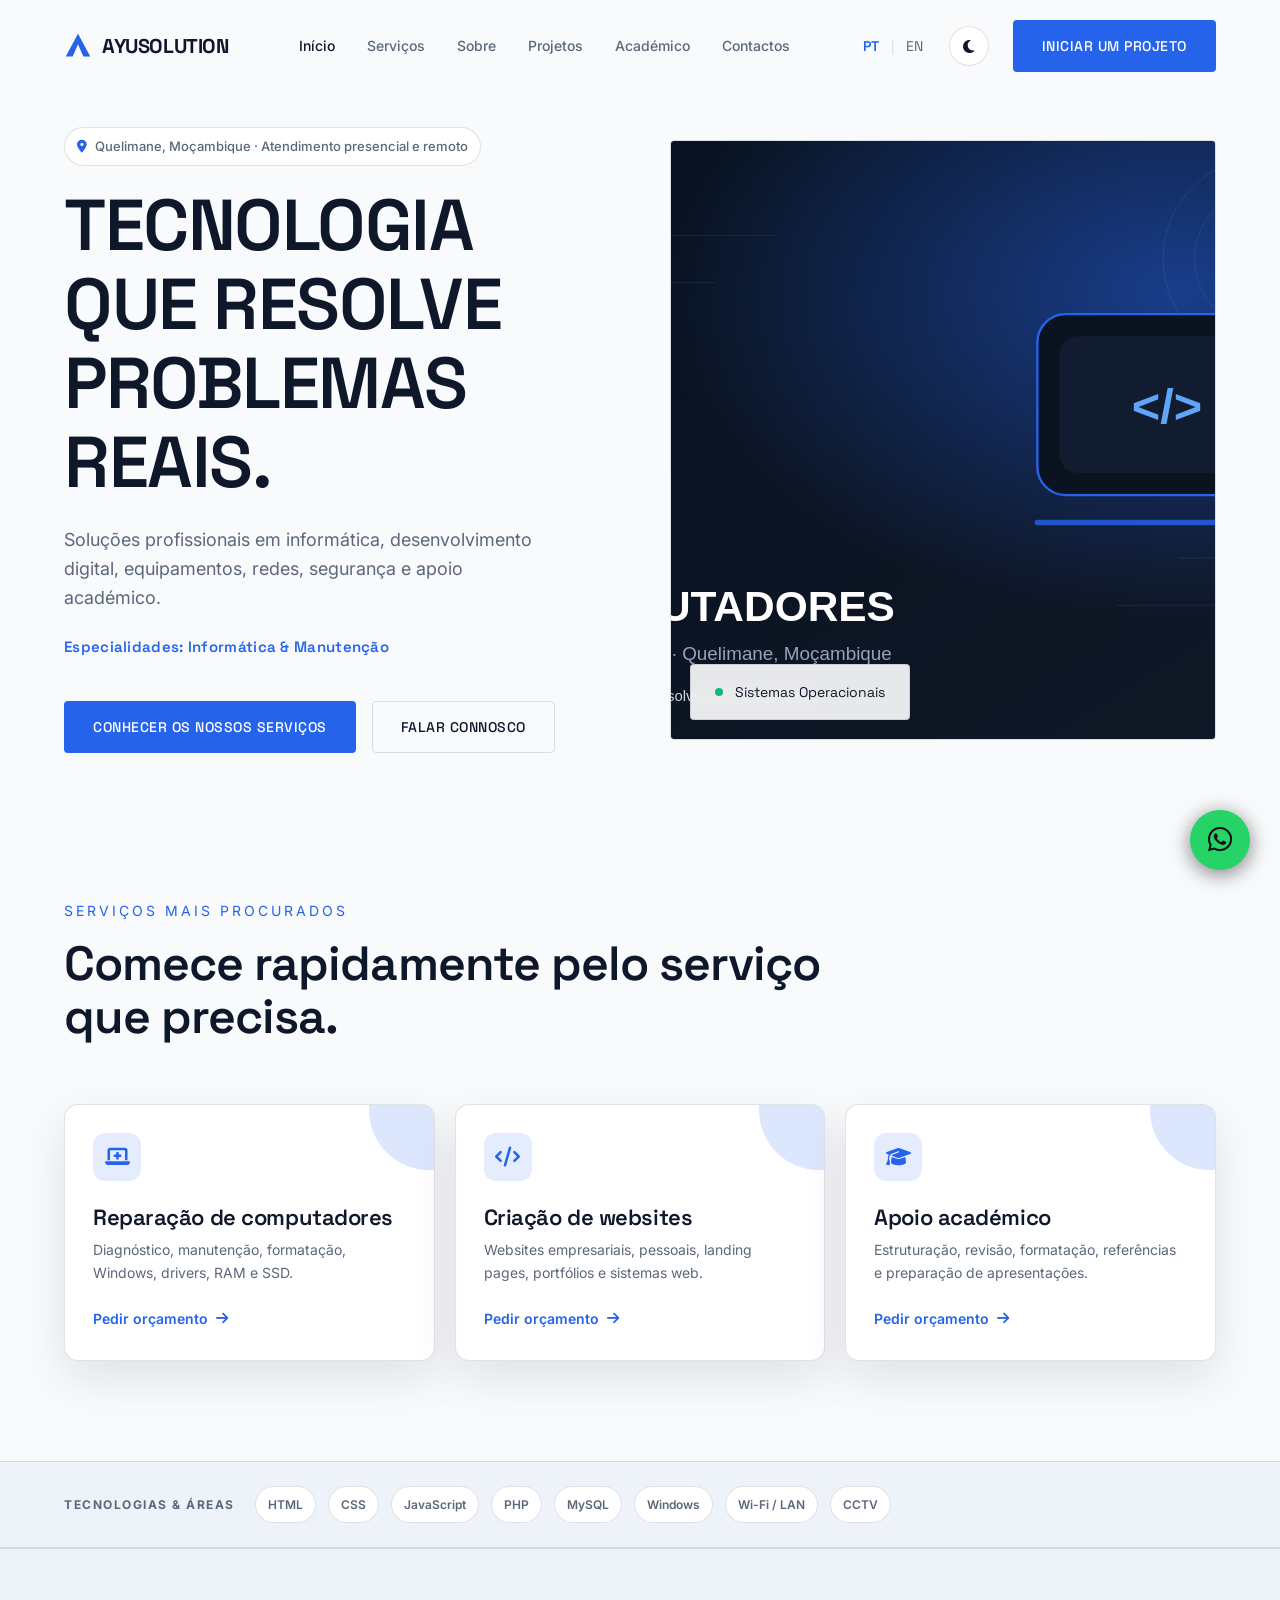
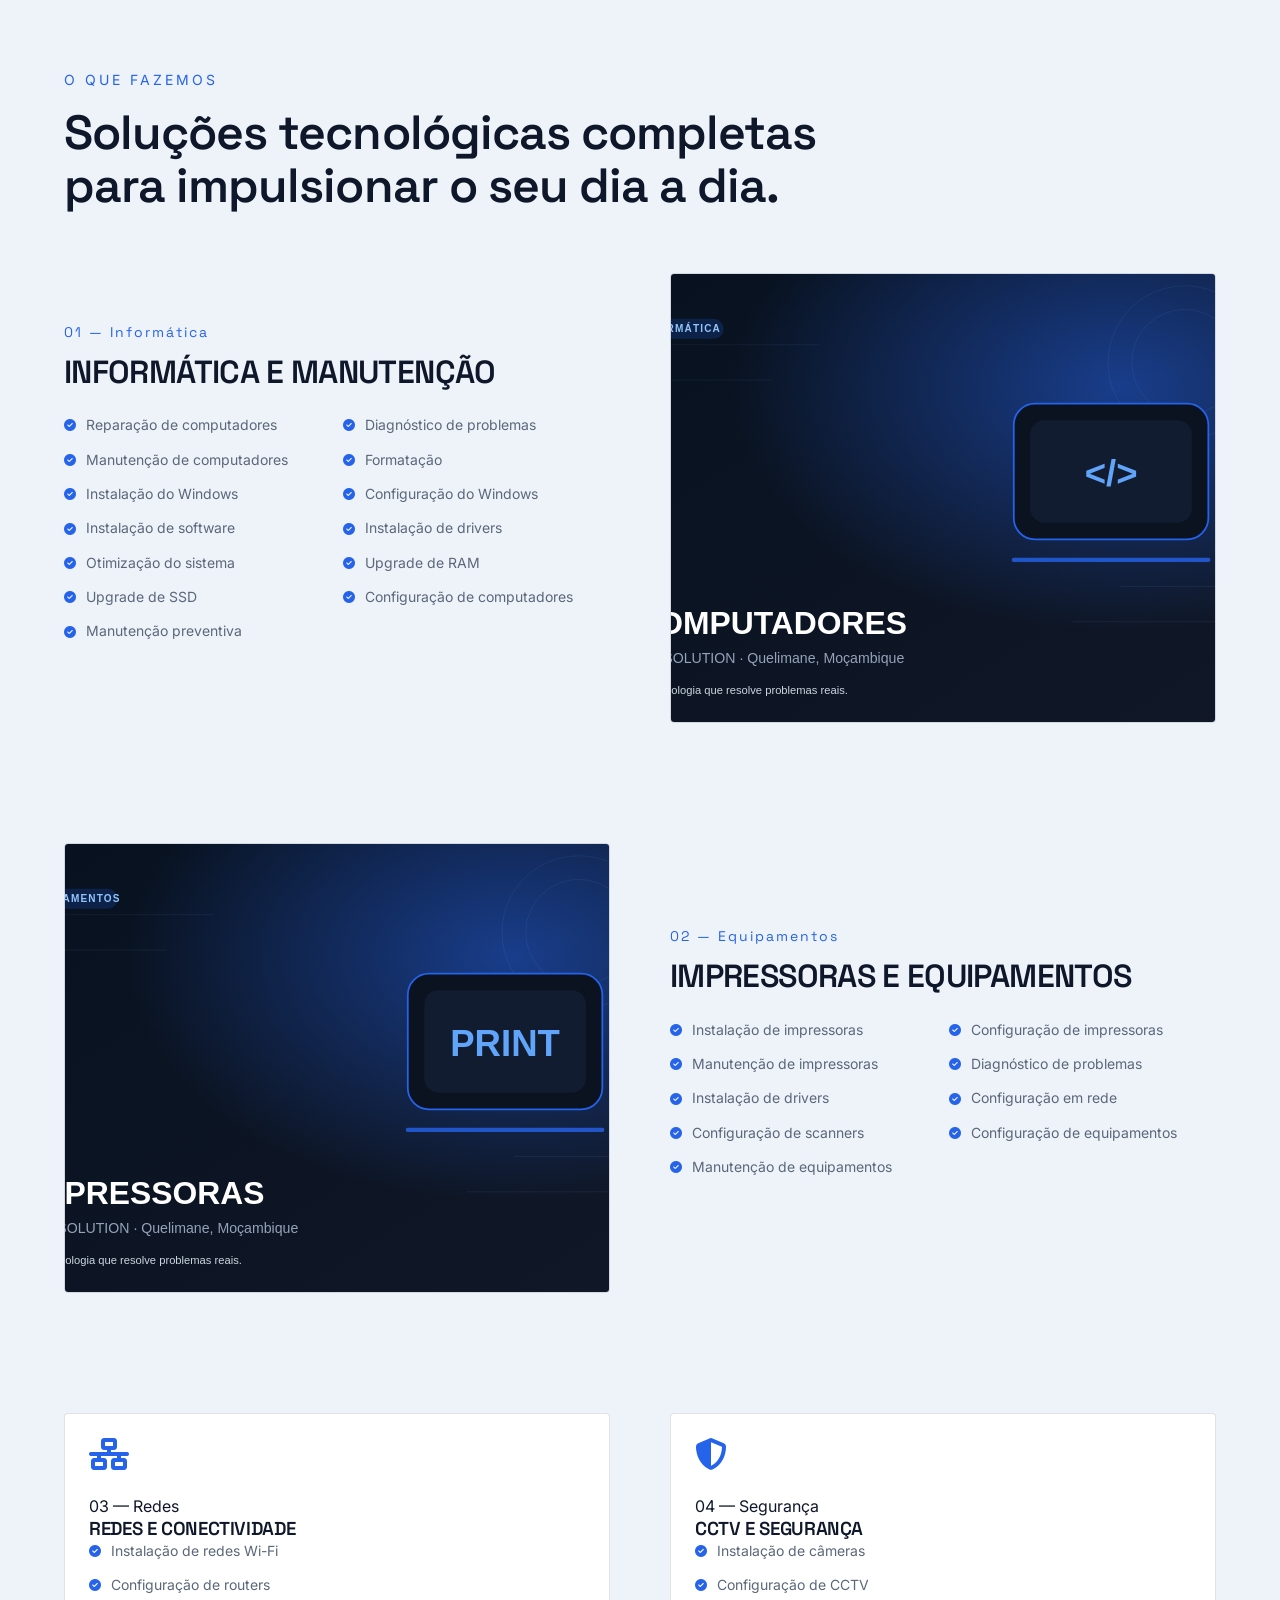
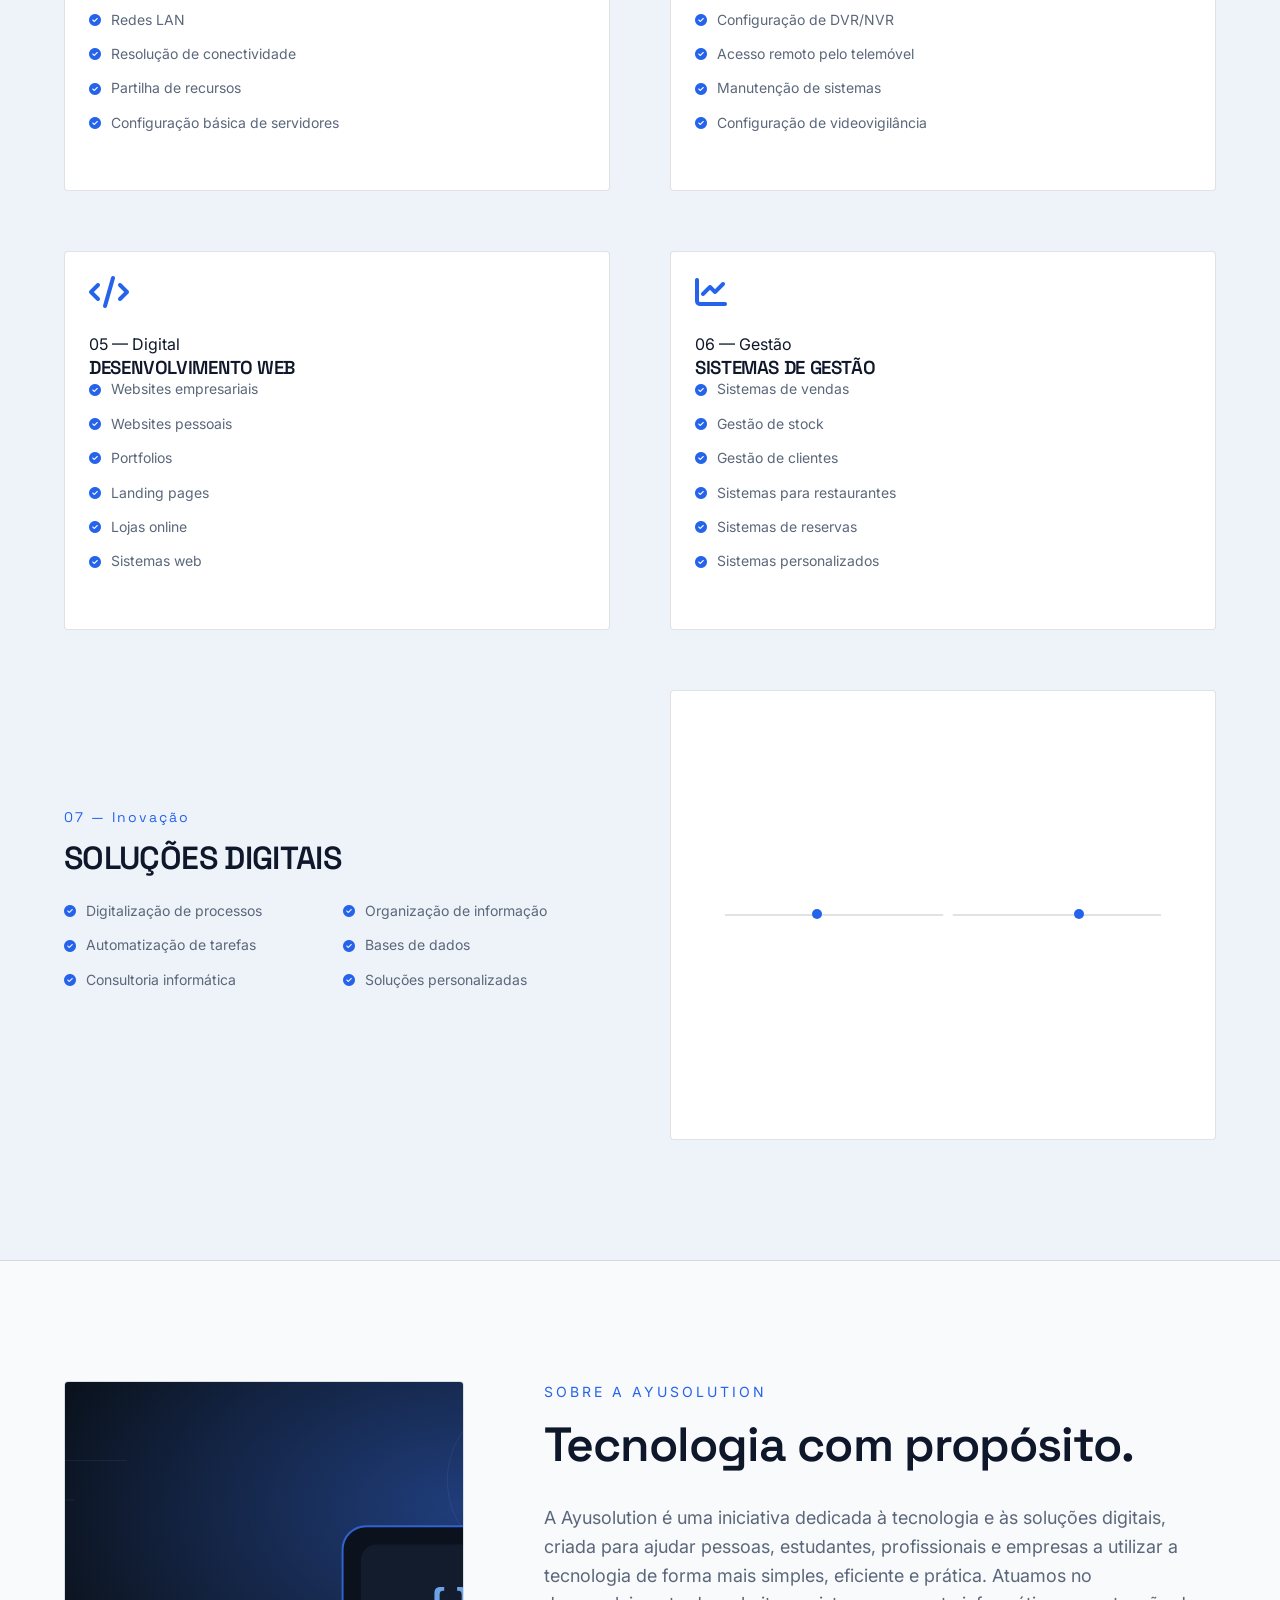
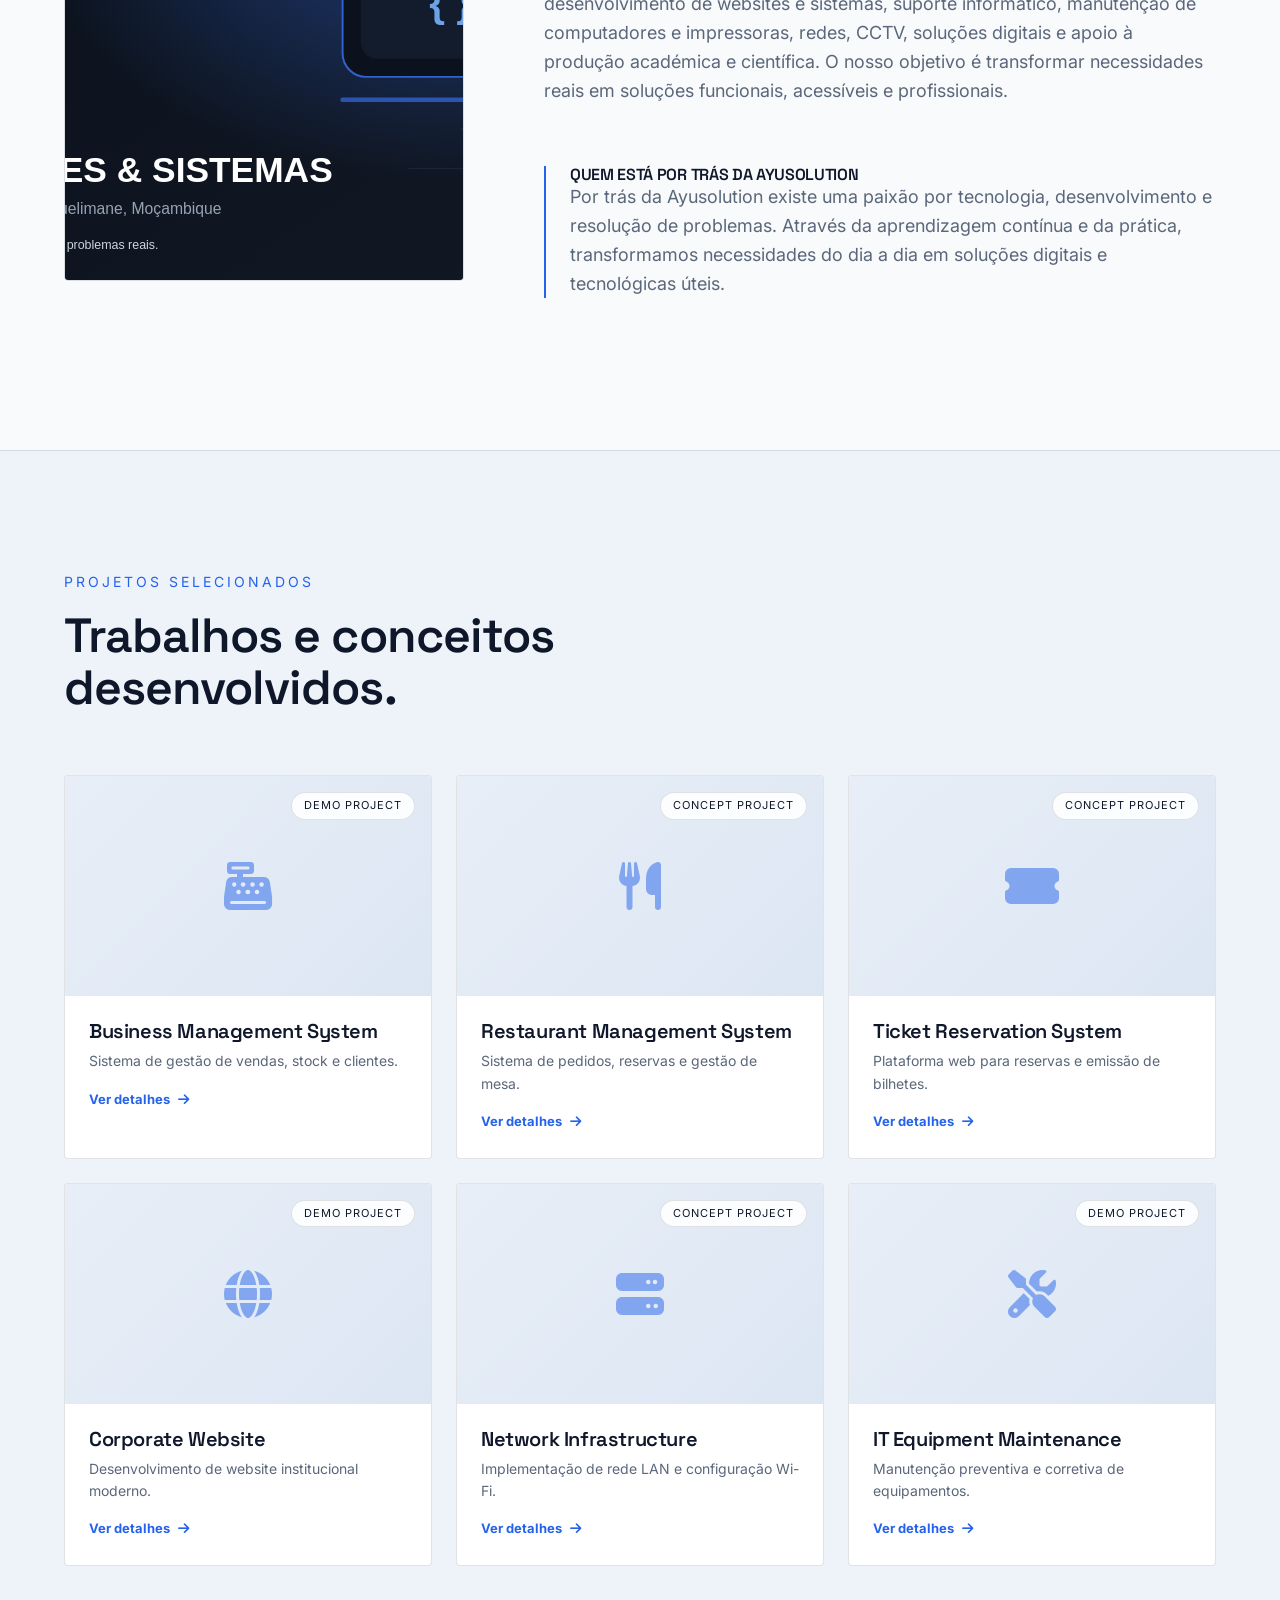
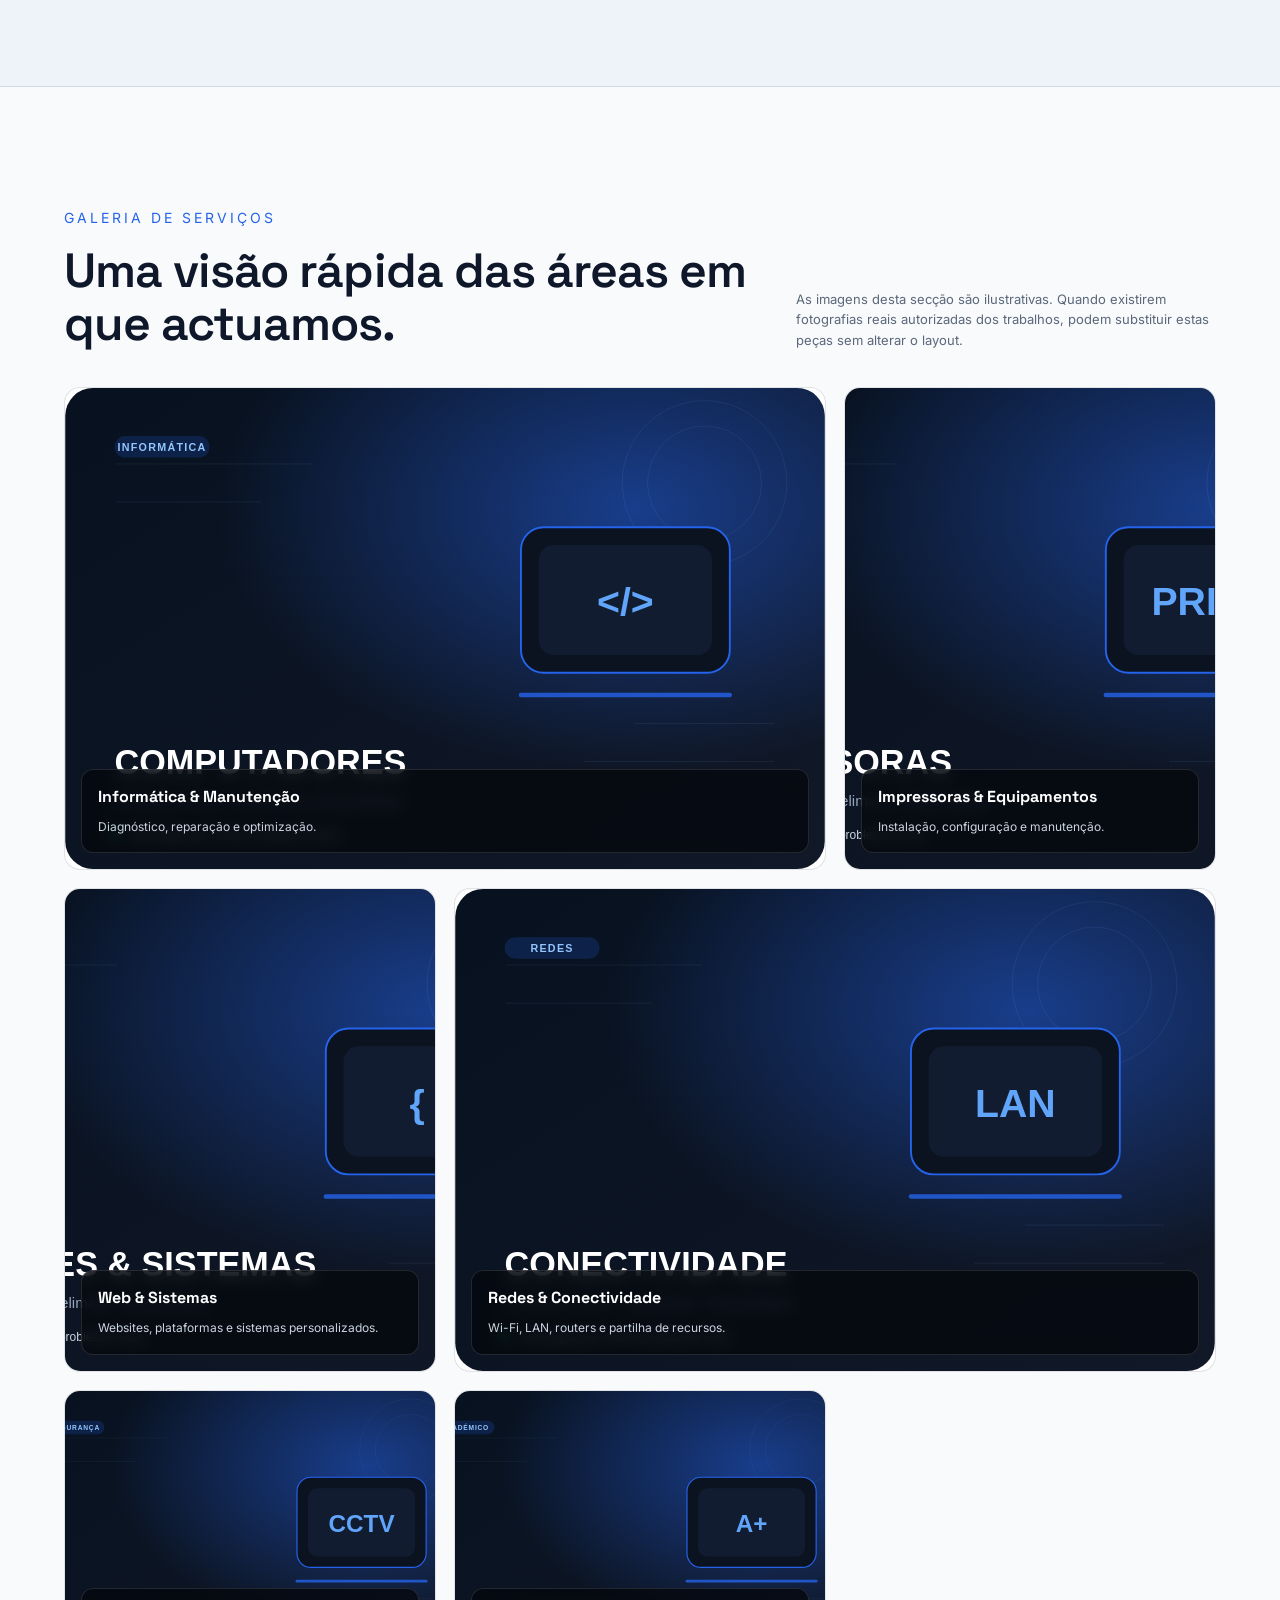
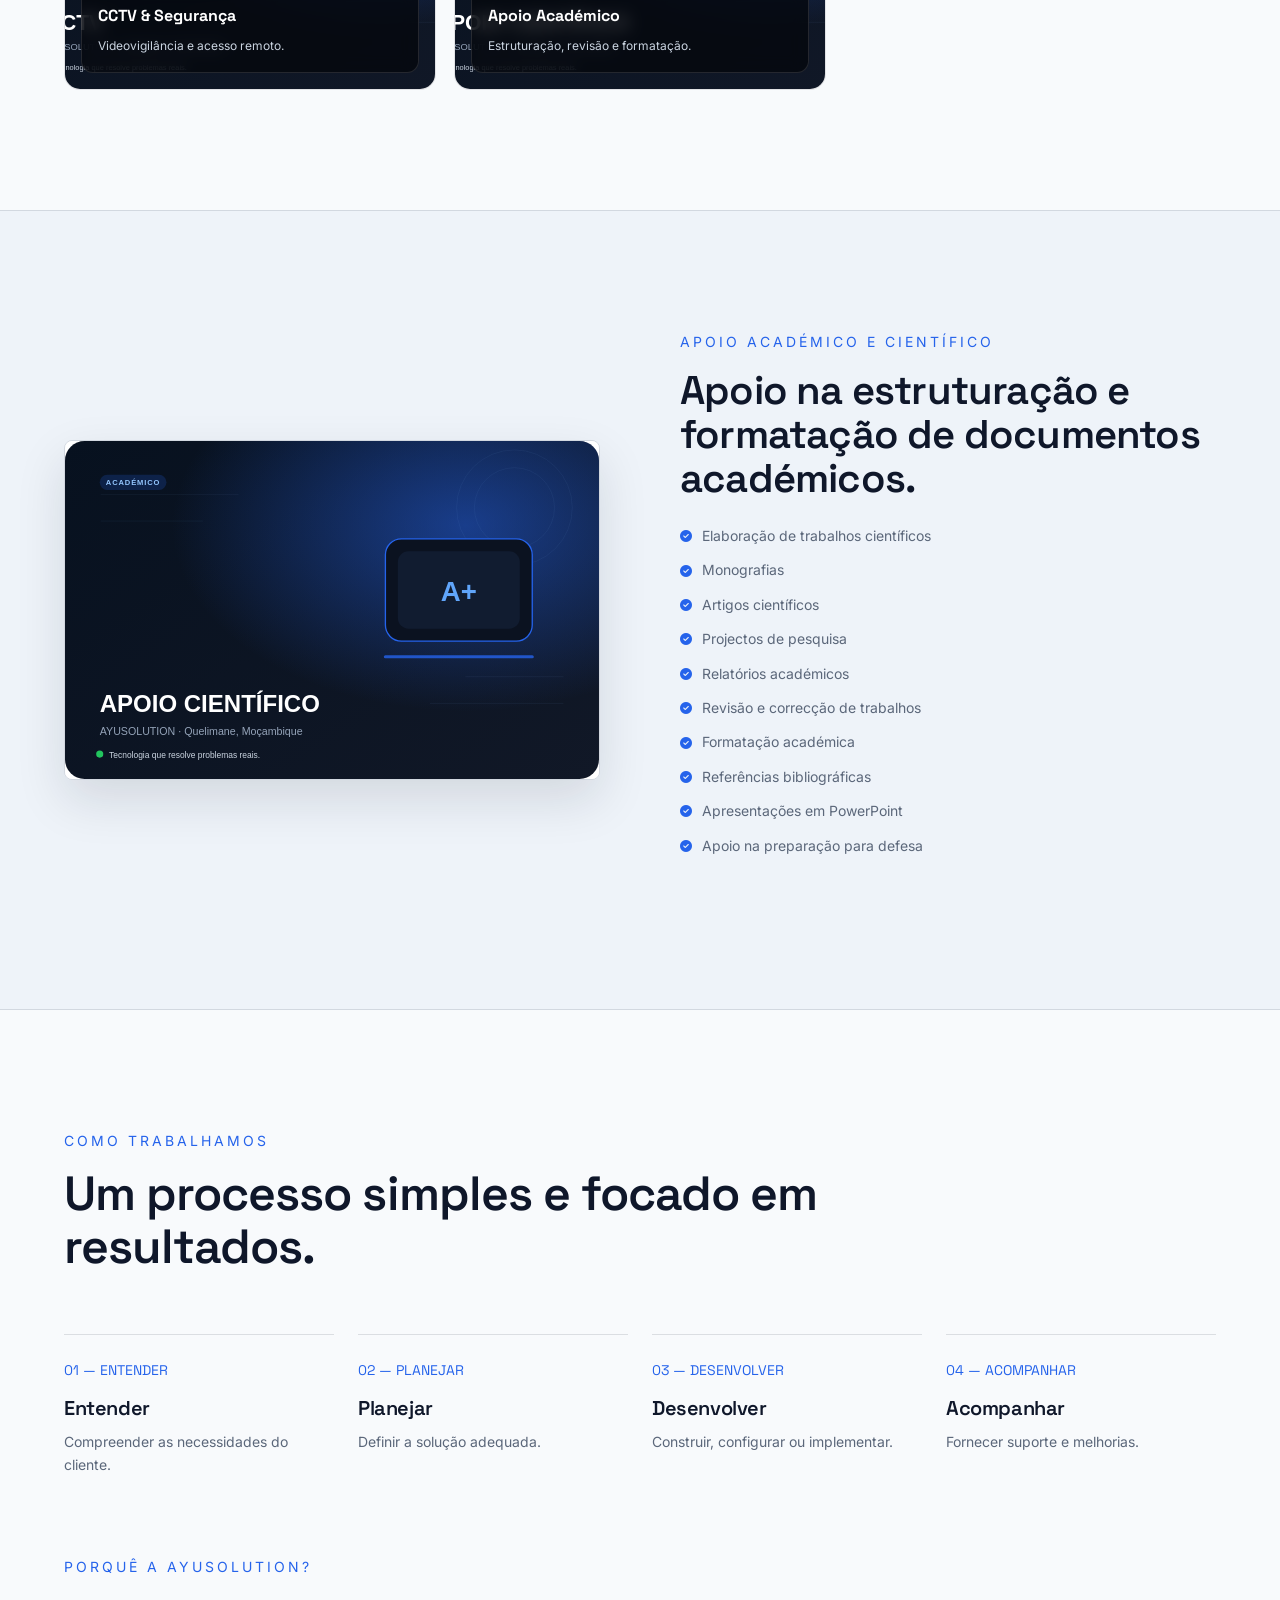
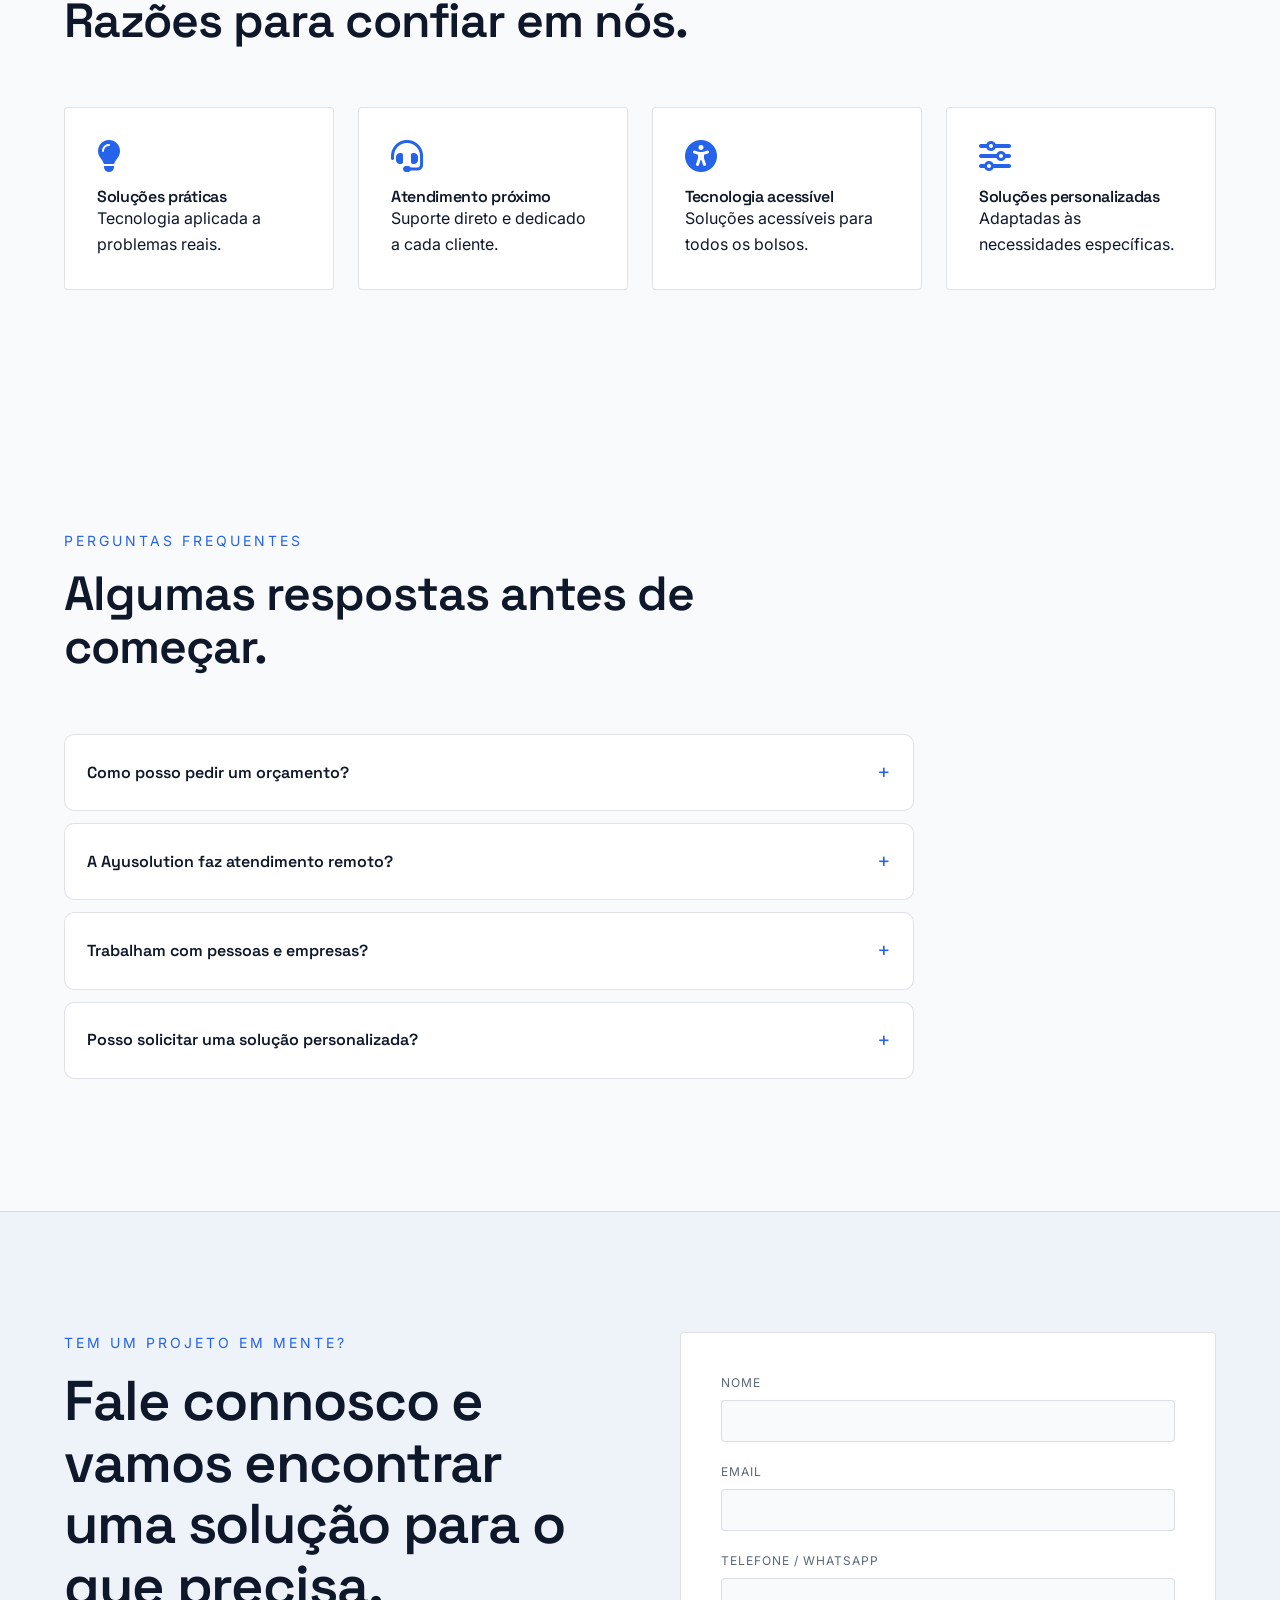
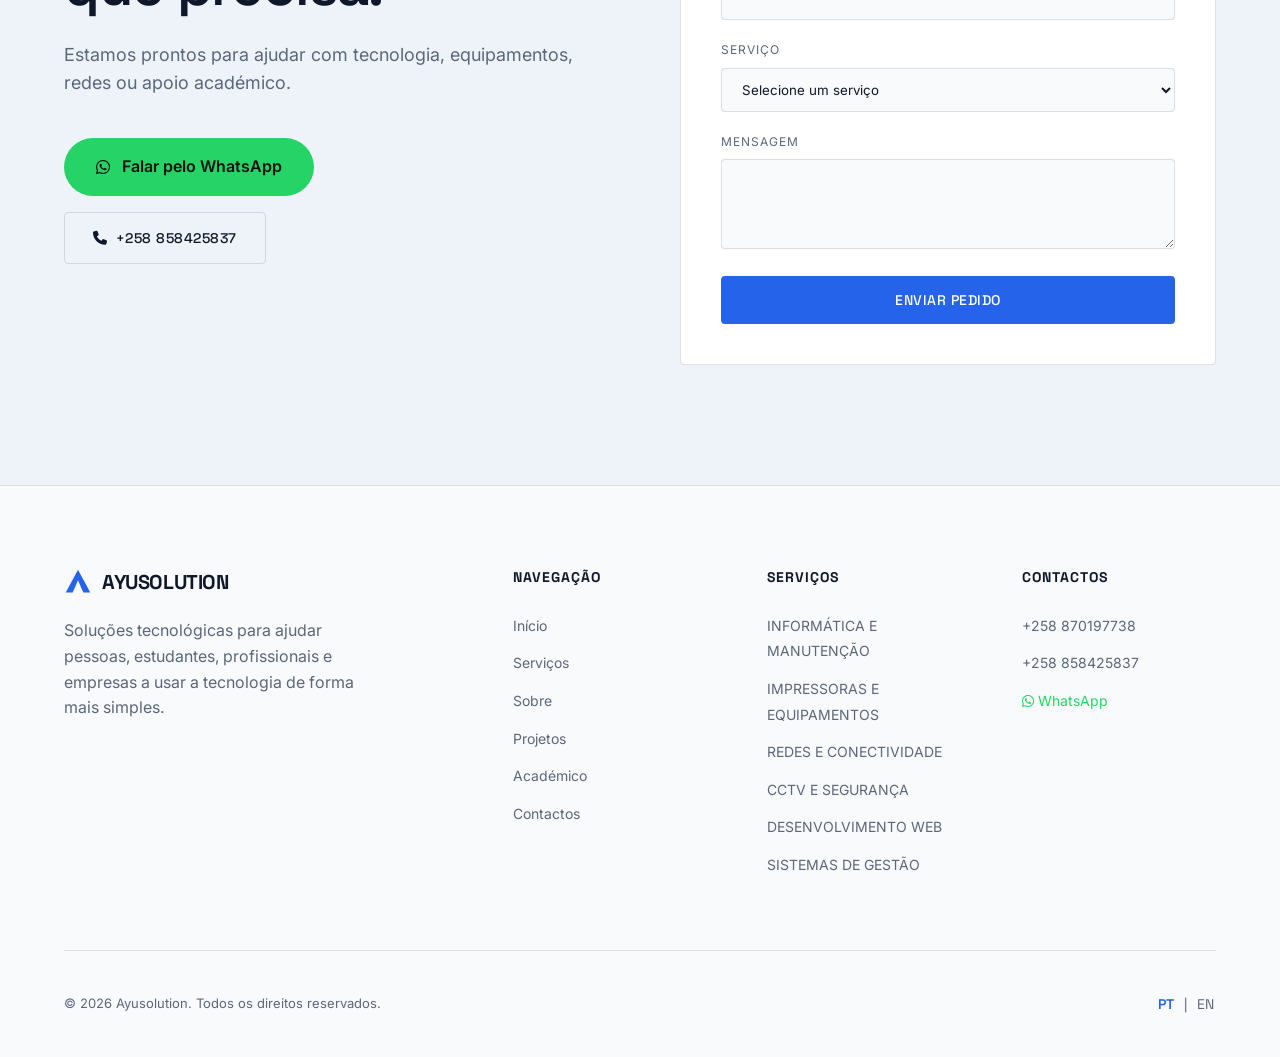
==== index.html @ 0a30a79b "Add Google AdSense verification and Auto ads script" ====
<!DOCTYPE html>
<html lang="pt">
<head>
    <!-- GOOGLE ADSENSE -->
    <script async src="https://pagead2.googlesyndication.com/pagead/js/adsbygoogle.js?client=ca-pub-7648355166035439"
            crossorigin="anonymous"></script>
    <meta name="mylead-verification" content="749d702170d73bff9998127eea15952d">
    <!-- AYUSOLUTION META & SEO -->
    <meta charset="UTF-8">
    <meta name="viewport" content="width=device-width, initial-scale=1.0">
    <title>Ayusolution — Soluções Tecnológicas e Digitais</title>
    <meta name="description" content="Ayusolution oferece soluções profissionais em informática, reparação de computadores, impressoras, redes, CCTV, desenvolvimento web, sistemas de gestão e apoio académico.">
    <meta name="keywords" content="informática, reparação de computadores, impressoras, redes, CCTV, desenvolvimento web, sistemas de gestão, soluções digitais, serviços tecnológicos, trabalhos científicos, monografias, Moçambique">
    
    <!-- Open Graph -->
    <meta property="og:title" content="Ayusolution — Technology & Digital Solutions">
    <meta property="og:description" content="Professional solutions in IT, digital development, equipment, networking, security and academic support.">
    <meta property="og:type" content="website">
    <link rel="canonical" href="https://ayusolution.com/">
    <meta name="robots" content="index, follow, max-image-preview:large">
    <meta name="theme-color" content="#05070D" media="(prefers-color-scheme: dark)">
    <meta name="theme-color" content="#F8FAFC" media="(prefers-color-scheme: light)">
    <meta property="og:url" content="https://ayusolution.com/">
    <meta property="og:site_name" content="Ayusolution">
    <meta property="og:locale" content="pt_MZ">
    <meta property="og:image" content="https://ayusolution.com/assets/images/og-ayusolution.png">
    <meta property="og:image:width" content="1200">
    <meta property="og:image:height" content="630">
    <meta property="og:image:alt" content="Ayusolution — Soluções Tecnológicas e Digitais em Quelimane, Moçambique">
    <meta name="twitter:card" content="summary_large_image">
    <meta name="twitter:title" content="Ayusolution — Soluções Tecnológicas e Digitais">
    <meta name="twitter:description" content="Informática, websites, sistemas, redes, CCTV, equipamentos e apoio académico em Quelimane, Moçambique.">
    <meta name="twitter:image" content="https://ayusolution.com/assets/images/og-ayusolution.png">

    <script type="application/ld+json">
    {
      "@context": "https://schema.org",
      "@type": "ProfessionalService",
      "name": "Ayusolution",
      "url": "https://ayusolution.com/",
      "image": "https://ayusolution.com/assets/images/og-ayusolution.png",
      "description": "Soluções tecnológicas e digitais em informática, desenvolvimento web, sistemas, redes, CCTV, equipamentos e apoio académico.",
      "telephone": ["+258870197738", "+258858425837"],
      "areaServed": {
        "@type": "City",
        "name": "Quelimane"
      },
      "address": {
        "@type": "PostalAddress",
        "addressLocality": "Quelimane",
        "addressCountry": "MZ"
      },
      "sameAs": []
    }
    </script>

    <!-- Favicon -->
    <link rel="icon" href="data:image/svg+xml,%3Csvg xmlns='http://www.w3.org/2000/svg' viewBox='0 0 32 32'%3E%3Cpath d='M16 2L30 28H22L16 14L10 28H2L16 2Z' fill='%232563EB'/%3E%3Cpath d='M16 18L22 28H10L16 18Z' fill='%23FFFFFF'/%3E%3C/svg%3E">

    <!-- Fonts -->
    <link rel="preconnect" href="https://fonts.googleapis.com">
    <link rel="preconnect" href="https://fonts.gstatic.com" crossorigin>
    <link href="https://fonts.googleapis.com/css2?family=Inter:wght@300;400;500;600;700&family=Space+Grotesk:wght@400;500;600;700&display=swap" rel="stylesheet">

    <!-- Icons -->
    <link rel="stylesheet" href="https://cdnjs.cloudflare.com/ajax/libs/font-awesome/6.5.1/css/all.min.css">

    <!-- Theme bootstrap: applies saved/system theme before the page paints -->
    <script>
        (() => {
            const savedTheme = localStorage.getItem('ayusolution-theme');
            const preferredTheme = window.matchMedia('(prefers-color-scheme: light)').matches ? 'light' : 'dark';
            document.documentElement.setAttribute('data-theme', savedTheme || preferredTheme);
        })();
    </script>

    <style>
        /* ========================================
           AYUSOLUTION CSS 
           1. ROOT VARIABLES & RESET
           2. TYPOGRAPHY
           3. LAYOUT & UTILITIES
           4. HEADER & NAVIGATION
           5. HERO SECTION
           6. SERVICES SECTION
           7. ABOUT & FOUNDER
           8. PROJECTS SECTION
           9. ACADEMIC SECTION
           10. PROCESS & WHY US
           11. CONTACT FORM
           12. FOOTER
           13. RESPONSIVE MEDIA QUERIES
        ======================================== */

        :root {
            --bg-dark: #05070D;
            --bg-surface: #0D1320;
            --bg-card: #121826;
            --color-primary: #2563EB;
            --color-primary-hover: #1D4ED8;
            --color-text: #FFFFFF;
            --color-text-muted: #94A3B8;
            --color-border: rgba(255, 255, 255, 0.08);
            --font-heading: 'Space Grotesk', sans-serif;
            --font-body: 'Inter', sans-serif;
            --radius: 4px;
            --transition: all 0.3s cubic-bezier(0.4, 0, 0.2, 1);
        }

        * {
            margin: 0;
            padding: 0;
            box-sizing: border-box;
        }

        /* LIGHT / DARK THEME */
        :root {
            color-scheme: dark;
            --header-bg: rgba(5, 7, 13, 0.80);
            --header-bg-scrolled: rgba(5, 7, 13, 0.95);
            --overlay-bg: rgba(13, 19, 32, 0.88);
            --tag-bg: rgba(5, 7, 13, 0.82);
            --shadow-soft: 0 18px 45px rgba(0, 0, 0, 0.22);
            --logo-inner: #FFFFFF;
        }

        html[data-theme="light"] {
            color-scheme: light;
            --bg-dark: #F8FAFC;
            --bg-surface: #EEF3F9;
            --bg-card: #FFFFFF;
            --color-primary: #2563EB;
            --color-primary-hover: #1D4ED8;
            --color-text: #0F172A;
            --color-text-muted: #5B677A;
            --color-border: rgba(15, 23, 42, 0.12);
            --header-bg: rgba(248, 250, 252, 0.84);
            --header-bg-scrolled: rgba(248, 250, 252, 0.96);
            --overlay-bg: rgba(255, 255, 255, 0.90);
            --tag-bg: rgba(255, 255, 255, 0.90);
            --shadow-soft: 0 18px 45px rgba(15, 23, 42, 0.10);
            --logo-inner: #FFFFFF;
        }

        body,
        header,
        .tech-card,
        .project-card,
        .why-card,
        .contact-form,
        .theme-toggle,
        .popular-card,
        .tech-chip,
        .faq-item {
            transition: background-color .3s ease, color .3s ease, border-color .3s ease, box-shadow .3s ease, transform .3s ease;
        }

        header { background: var(--header-bg); }
        header.scrolled { background: var(--header-bg-scrolled); }
        .hamburger { color: var(--color-text); }
        .hero-tech-overlay { background: var(--overlay-bg); }
        .project-tag { background: var(--tag-bg); color: var(--color-text); }
        .form-group input, .form-group select, .form-group textarea { color: var(--color-text); }
        .logo svg path:last-child { fill: var(--logo-inner); }

        html[data-theme="light"] .project-img > div {
            background: linear-gradient(135deg, #E8EEF7 0%, #DCE6F3 100%) !important;
        }

        /* PAGE PROGRESS */
        .scroll-progress {
            position: fixed;
            inset: 0 auto auto 0;
            width: 0;
            height: 3px;
            background: linear-gradient(90deg, var(--color-primary), #60A5FA);
            z-index: 2000;
            pointer-events: none;
        }

        /* THEME BUTTON */
        .theme-toggle {
            width: 40px;
            height: 40px;
            display: inline-flex;
            align-items: center;
            justify-content: center;
            border: 1px solid var(--color-border);
            border-radius: 50%;
            background: var(--bg-card);
            color: var(--color-text);
            cursor: pointer;
            font-size: 15px;
        }

        .theme-toggle:hover {
            color: var(--color-primary);
            border-color: var(--color-primary);
            transform: translateY(-2px);
        }

        /* HERO PERSONALIZATION */
        .hero-location {
            display: inline-flex;
            align-items: center;
            gap: 8px;
            margin-bottom: 20px;
            padding: 8px 12px;
            border: 1px solid var(--color-border);
            border-radius: 999px;
            color: var(--color-text-muted);
            background: var(--bg-card);
            font-size: 13px;
            font-weight: 500;
        }

        .hero-location i { color: var(--color-primary); }

        .hero-rotator {
            min-height: 32px;
            margin: -18px 0 34px;
            color: var(--color-primary);
            font-family: var(--font-heading);
            font-size: 15px;
            font-weight: 600;
            letter-spacing: .02em;
        }

        .hero-rotator .rotating-service {
            display: inline-block;
            transition: opacity .25s ease, transform .25s ease;
        }

        .hero-rotator .rotating-service.is-changing {
            opacity: 0;
            transform: translateY(6px);
        }

        /* POPULAR SERVICES */
        #popular-services {
            padding: 0 0 100px;
            background: var(--bg-dark);
        }

        .popular-grid {
            display: grid;
            grid-template-columns: repeat(3, 1fr);
            gap: 20px;
        }

        .popular-card {
            position: relative;
            overflow: hidden;
            background: var(--bg-card);
            border: 1px solid var(--color-border);
            border-radius: 14px;
            padding: 28px;
            box-shadow: var(--shadow-soft);
        }

        .popular-card::before {
            content: '';
            position: absolute;
            width: 120px;
            height: 120px;
            border-radius: 50%;
            right: -55px;
            top: -55px;
            background: color-mix(in srgb, var(--color-primary) 16%, transparent);
        }

        .popular-card:hover {
            transform: translateY(-6px);
            border-color: var(--color-primary);
        }

        .popular-icon {
            width: 48px;
            height: 48px;
            display: grid;
            place-items: center;
            border-radius: 12px;
            margin-bottom: 24px;
            background: color-mix(in srgb, var(--color-primary) 12%, transparent);
            color: var(--color-primary);
            font-size: 20px;
        }

        .popular-card h3 { font-size: 22px; margin-bottom: 10px; }
        .popular-card p { color: var(--color-text-muted); font-size: 14px; margin-bottom: 22px; }

        .text-link {
            display: inline-flex;
            align-items: center;
            gap: 8px;
            color: var(--color-primary);
            font-weight: 600;
            font-size: 14px;
            cursor: pointer;
            border: 0;
            background: none;
            font-family: var(--font-body);
        }
        .text-link:hover { gap: 12px; }

        /* TECHNOLOGY STRIP */
        .tech-strip {
            border-top: 1px solid var(--color-border);
            border-bottom: 1px solid var(--color-border);
            background: var(--bg-surface);
            padding: 24px 0;
        }

        .tech-strip-inner {
            display: flex;
            align-items: center;
            gap: 12px;
            flex-wrap: wrap;
        }

        .tech-strip-label {
            color: var(--color-text-muted);
            font-size: 12px;
            font-weight: 700;
            letter-spacing: 1.5px;
            text-transform: uppercase;
            margin-right: 8px;
        }

        .tech-chip {
            border: 1px solid var(--color-border);
            background: var(--bg-card);
            color: var(--color-text-muted);
            border-radius: 999px;
            padding: 8px 12px;
            font-size: 12px;
            font-weight: 600;
        }

        .tech-chip:hover { color: var(--color-primary); border-color: var(--color-primary); }

        /* FAQ */
        #faq { background: var(--bg-dark); }
        .faq-list { max-width: 850px; }
        .faq-item {
            border: 1px solid var(--color-border);
            background: var(--bg-card);
            border-radius: 10px;
            margin-bottom: 12px;
            overflow: hidden;
        }
        .faq-item summary {
            list-style: none;
            cursor: pointer;
            padding: 20px 22px;
            font-family: var(--font-heading);
            font-weight: 600;
            display: flex;
            align-items: center;
            justify-content: space-between;
            gap: 18px;
        }
        .faq-item summary::-webkit-details-marker { display: none; }
        .faq-item summary::after {
            content: '+';
            color: var(--color-primary);
            font-size: 22px;
            font-weight: 400;
        }
        .faq-item[open] summary::after { content: '–'; }
        .faq-item p {
            padding: 0 22px 22px;
            color: var(--color-text-muted);
            font-size: 14px;
        }

        /* PROJECT DETAILS MODAL */
        .project-card { position: relative; }
        .project-card:focus-visible { outline: 2px solid var(--color-primary); outline-offset: 4px; }
        .project-more {
            display: inline-flex; align-items: center; gap: 8px; margin-top: 16px;
            color: var(--color-primary); font-size: 13px; font-weight: 700;
        }
        .project-card:hover .project-more { gap: 12px; }
        .project-modal {
            position: fixed; inset: 0; z-index: 3000; display: none;
            align-items: center; justify-content: center; padding: 24px;
            background: rgba(2, 6, 23, .78); backdrop-filter: blur(10px);
        }
        .project-modal.open { display: flex; }
        .project-modal-dialog {
            width: min(760px, 100%); max-height: min(820px, 92vh); overflow-y: auto;
            background: var(--bg-card); color: var(--color-text); border: 1px solid var(--color-border);
            border-radius: 18px; box-shadow: 0 30px 90px rgba(0,0,0,.38);
        }
        .project-modal-visual {
            min-height: 240px; display: grid; place-items: center; position: relative; overflow: hidden;
            background: radial-gradient(circle at 70% 20%, rgba(37,99,235,.35), transparent 45%), linear-gradient(135deg,#07111f,#111827);
            border-radius: 18px 18px 0 0;
        }
        .project-modal-visual i { font-size: 70px; color: #60A5FA; }
        .project-modal-close {
            position: absolute; top: 16px; right: 16px; width: 42px; height: 42px;
            border: 1px solid rgba(255,255,255,.16); border-radius: 50%;
            background: rgba(5,7,13,.72); color: #fff; cursor: pointer; font-size: 18px;
        }
        .project-modal-content { padding: 30px; }
        .project-modal-kicker {
            display: inline-flex; padding: 6px 10px; border-radius: 999px;
            background: rgba(37,99,235,.12); color: var(--color-primary);
            font-size: 11px; font-weight: 800; letter-spacing: 1px; text-transform: uppercase;
            margin-bottom: 14px;
        }
        .project-modal-content h3 { font-size: clamp(26px, 5vw, 38px); margin-bottom: 14px; }
        .project-modal-summary { color: var(--color-text-muted); margin-bottom: 24px; font-size: 16px; }
        .project-modal-grid {
            display: grid; grid-template-columns: repeat(2, 1fr); gap: 18px; margin-bottom: 26px;
        }
        .project-modal-block {
            padding: 18px; border: 1px solid var(--color-border); border-radius: 12px; background: var(--bg-dark);
        }
        .project-modal-block strong { display: block; margin-bottom: 8px; font-family: var(--font-heading); }
        .project-modal-block p { color: var(--color-text-muted); font-size: 14px; }
        .project-modal-actions { display: flex; gap: 12px; flex-wrap: wrap; }
        body.modal-open { overflow: hidden; }

        /* SERVICE GALLERY */
        #gallery { background: var(--bg-dark); }
        .gallery-head {
            display: flex; align-items: end; justify-content: space-between; gap: 30px; margin-bottom: 36px;
        }
        .gallery-note { max-width: 420px; color: var(--color-text-muted); font-size: 13px; }
        .gallery-grid {
            display: grid; grid-template-columns: repeat(12, 1fr); gap: 18px;
        }
        .gallery-card {
            grid-column: span 4; position: relative; min-height: 300px; overflow: hidden;
            border: 1px solid var(--color-border); border-radius: 16px; background: var(--bg-card);
        }
        .gallery-card:nth-child(1), .gallery-card:nth-child(4) { grid-column: span 8; }
        .gallery-card img { width: 100%; height: 100%; object-fit: cover; transition: transform .45s ease; }
        .gallery-card:hover img { transform: scale(1.035); }
        .gallery-caption {
            position: absolute; inset: auto 16px 16px 16px; padding: 14px 16px;
            border: 1px solid rgba(255,255,255,.12); border-radius: 12px;
            background: rgba(5,7,13,.76); color: #fff; backdrop-filter: blur(8px);
        }
        .gallery-caption strong { display: block; font-family: var(--font-heading); margin-bottom: 3px; }
        .gallery-caption span { font-size: 12px; color: #CBD5E1; }

        /* MOBILE ACTION BAR */
        .mobile-action-bar { display: none; }

        /* IMAGE FALLBACKS */
        .service-visual img, .hero-img-wrapper img, .founder-img img, .academic-visual img { background: var(--bg-card); }

        /* BACK TO TOP */
        .back-to-top {
            position: fixed;
            right: 30px;
            bottom: 102px;
            width: 46px;
            height: 46px;
            border-radius: 50%;
            border: 1px solid var(--color-border);
            background: var(--bg-card);
            color: var(--color-text);
            display: grid;
            place-items: center;
            cursor: pointer;
            z-index: 998;
            opacity: 0;
            visibility: hidden;
            transform: translateY(10px);
            box-shadow: var(--shadow-soft);
        }
        .back-to-top.visible {
            opacity: 1;
            visibility: visible;
            transform: translateY(0);
        }
        .back-to-top:hover { color: var(--color-primary); border-color: var(--color-primary); }

        html {
            scroll-behavior: smooth;
        }

        body {
            background-color: var(--bg-dark);
            color: var(--color-text);
            font-family: var(--font-body);
            line-height: 1.6;
            overflow-x: hidden;
        }

        ::selection {
            background: var(--color-primary);
            color: #fff;
        }

        h1, h2, h3, h4 {
            font-family: var(--font-heading);
            font-weight: 600;
            line-height: 1.1;
            letter-spacing: -0.02em;
        }

        a {
            color: inherit;
            text-decoration: none;
            transition: var(--transition);
        }

        img {
            max-width: 100%;
            display: block;
        }

        .container {
            max-width: 1200px;
            margin: 0 auto;
            padding: 0 24px;
        }

        .btn {
            display: inline-flex;
            align-items: center;
            justify-content: center;
            gap: 8px;
            padding: 14px 28px;
            font-family: var(--font-heading);
            font-weight: 500;
            font-size: 14px;
            letter-spacing: 0.5px;
            text-transform: uppercase;
            border-radius: var(--radius);
            cursor: pointer;
            border: 1px solid transparent;
            transition: var(--transition);
        }

        .btn-primary {
            background: var(--color-primary);
            color: #fff;
        }

        .btn-primary:hover {
            background: var(--color-primary-hover);
            transform: translateY(-2px);
        }

        .btn-outline {
            background: transparent;
            color: var(--color-text);
            border-color: var(--color-border);
        }

        .btn-outline:hover {
            border-color: var(--color-primary);
            color: var(--color-primary);
        }

        .section-padding {
            padding: 120px 0;
        }

        .section-title {
            font-size: 14px;
            text-transform: uppercase;
            letter-spacing: 3px;
            color: var(--color-primary);
            margin-bottom: 16px;
            display: block;
        }

        .section-heading {
            font-size: clamp(32px, 5vw, 48px);
            margin-bottom: 60px;
            max-width: 800px;
        }

        /* HEADER & NAVIGATION */
        header {
            position: fixed;
            top: 0;
            left: 0;
            width: 100%;
            z-index: 1000;
            padding: 20px 0;
            background: rgba(5, 7, 13, 0.8);
            backdrop-filter: blur(12px);
            border-bottom: 1px solid transparent;
            transition: var(--transition);
        }

        header.scrolled {
            padding: 12px 0;
            border-bottom: 1px solid var(--color-border);
            background: rgba(5, 7, 13, 0.95);
        }

        .nav-wrapper {
            display: flex;
            justify-content: space-between;
            align-items: center;
        }

        .logo {
            display: flex;
            align-items: center;
            gap: 10px;
            font-family: var(--font-heading);
            font-weight: 700;
            font-size: 20px;
            letter-spacing: -0.02em;
        }

        .logo svg {
            width: 28px;
            height: 28px;
        }

        .nav-links {
            display: flex;
            gap: 32px;
            list-style: none;
        }

        .nav-links a {
            font-size: 14px;
            font-weight: 500;
            color: var(--color-text-muted);
            position: relative;
        }

        .nav-links a:hover, .nav-links a.active {
            color: var(--color-text);
        }

        .nav-links a::after {
            content: '';
            position: absolute;
            bottom: -4px;
            left: 0;
            width: 0;
            height: 2px;
            background: var(--color-primary);
            transition: var(--transition);
        }

        .nav-links a:hover::after {
            width: 100%;
        }

        .nav-actions {
            display: flex;
            align-items: center;
            gap: 24px;
        }

        .lang-switcher {
            display: flex;
            align-items: center;
            gap: 8px;
            font-family: var(--font-heading);
            font-size: 14px;
            cursor: pointer;
        }

        .lang-switcher span {
            color: var(--color-text-muted);
            padding: 2px;
            transition: var(--transition);
        }

        .lang-switcher span:hover {
            color: var(--color-text);
        }

        .lang-switcher span.active {
            color: var(--color-primary);
            font-weight: 600;
        }

        .hamburger {
            display: none;
            background: none;
            border: none;
            color: #fff;
            font-size: 24px;
            cursor: pointer;
        }

        /* HERO SECTION */
        #home {
            min-height: 100vh;
            display: flex;
            align-items: center;
            padding-top: 100px;
            position: relative;
            overflow: hidden;
        }

        .hero-grid {
            display: grid;
            grid-template-columns: 1fr 1fr;
            gap: 60px;
            align-items: center;
        }

        .hero-text h1 {
            font-size: clamp(40px, 6vw, 72px);
            margin-bottom: 24px;
        }

        .hero-text p {
            font-size: 18px;
            color: var(--color-text-muted);
            margin-bottom: 40px;
            max-width: 500px;
        }

        .hero-buttons {
            display: flex;
            gap: 16px;
            flex-wrap: wrap;
        }

        .hero-visual {
            position: relative;
            height: 600px;
        }

        .hero-img-wrapper {
            position: absolute;
            top: 0;
            left: 0;
            width: 100%;
            height: 100%;
            border-radius: var(--radius);
            overflow: hidden;
            border: 1px solid var(--color-border);
        }

        .hero-img-wrapper img {
            width: 100%;
            height: 100%;
            object-fit: cover;
        }

        .hero-tech-overlay {
            position: absolute;
            bottom: 20px;
            left: 20px;
            background: rgba(13, 19, 32, 0.85);
            backdrop-filter: blur(8px);
            border: 1px solid var(--color-border);
            padding: 16px 24px;
            border-radius: var(--radius);
            font-family: var(--font-heading);
            font-size: 14px;
            display: flex;
            align-items: center;
            gap: 12px;
        }

        .pulse-dot {
            width: 8px;
            height: 8px;
            background: #10B981;
            border-radius: 50%;
            box-shadow: 0 0 0 0 rgba(16, 185, 129, 0.7);
            animation: pulse 2s infinite;
        }

        @keyframes pulse {
            0% { box-shadow: 0 0 0 0 rgba(16, 185, 129, 0.7); }
            70% { box-shadow: 0 0 0 10px rgba(16, 185, 129, 0); }
            100% { box-shadow: 0 0 0 0 rgba(16, 185, 129, 0); }
        }

        /* SERVICES SECTION */
        #services {
            background: var(--bg-surface);
            border-top: 1px solid var(--color-border);
            border-bottom: 1px solid var(--color-border);
        }

        .service-row {
            display: grid;
            grid-template-columns: 1fr 1fr;
            gap: 60px;
            margin-bottom: 120px;
            align-items: center;
        }

        .service-row:last-child {
            margin-bottom: 0;
        }

        .service-row.reverse .service-content {
            order: 2;
        }

        .service-content .service-num {
            font-family: var(--font-heading);
            color: var(--color-primary);
            font-size: 14px;
            letter-spacing: 2px;
            display: block;
            margin-bottom: 12px;
        }

        .service-content h3 {
            font-size: 32px;
            margin-bottom: 24px;
        }

        .service-list {
            list-style: none;
            display: grid;
            grid-template-columns: 1fr 1fr;
            gap: 12px;
            margin-bottom: 32px;
        }

        .service-list li {
            display: flex;
            align-items: center;
            gap: 10px;
            color: var(--color-text-muted);
            font-size: 14px;
        }

        .service-list li i {
            color: var(--color-primary);
            font-size: 12px;
        }

        .service-visual {
            height: 450px;
            position: relative;
            border-radius: var(--radius);
            overflow: hidden;
            border: 1px solid var(--color-border);
        }

        .service-visual img {
            width: 100%;
            height: 100%;
            object-fit: cover;
        }

        .tech-card {
            background: var(--bg-card);
            border: 1px solid var(--color-border);
            padding: 24px;
            border-radius: var(--radius);
            display: flex;
            flex-direction: column;
            justify-content: space-between;
            height: 100%;
        }

        .tech-icon {
            font-size: 32px;
            color: var(--color-primary);
            margin-bottom: 24px;
        }

        /* ABOUT SECTION */
        #about {
            position: relative;
        }

        .about-grid {
            display: grid;
            grid-template-columns: 400px 1fr;
            gap: 80px;
            align-items: start;
        }

        .founder-img {
            position: relative;
            height: 500px;
            border-radius: var(--radius);
            overflow: hidden;
            border: 1px solid var(--color-border);
        }

        .founder-img img {
            width: 100%;
            height: 100%;
            object-fit: cover;
            filter: grayscale(20%);
        }

        .about-text h2 {
            font-size: clamp(32px, 4vw, 48px);
            margin-bottom: 32px;
        }

        .about-text p {
            color: var(--color-text-muted);
            font-size: 18px;
            margin-bottom: 32px;
        }

        .founder-subtitle {
            border-left: 2px solid var(--color-primary);
            padding-left: 24px;
            margin-top: 60px;
        }

        /* PROJECTS SECTION */
        #projects {
            background: var(--bg-surface);
            border-top: 1px solid var(--color-border);
            border-bottom: 1px solid var(--color-border);
        }

        .projects-grid {
            display: grid;
            grid-template-columns: repeat(3, 1fr);
            gap: 24px;
        }

        .project-card {
            background: var(--bg-card);
            border: 1px solid var(--color-border);
            border-radius: var(--radius);
            overflow: hidden;
            transition: var(--transition);
            cursor: pointer;
        }

        .project-card:hover {
            transform: translateY(-4px);
            border-color: var(--color-primary);
        }

        .project-img {
            height: 220px;
            background: #1E293B;
            position: relative;
            overflow: hidden;
        }

        .project-img img {
            width: 100%;
            height: 100%;
            object-fit: cover;
            opacity: 0.8;
            transition: var(--transition);
        }

        .project-card:hover .project-img img {
            opacity: 1;
            transform: scale(1.05);
        }

        .project-tag {
            position: absolute;
            top: 16px;
            right: 16px;
            background: rgba(5, 7, 13, 0.8);
            padding: 4px 12px;
            font-size: 11px;
            text-transform: uppercase;
            letter-spacing: 1px;
            border-radius: 50px;
            border: 1px solid var(--color-border);
        }

        .project-info {
            padding: 24px;
        }

        .project-info h4 {
            font-size: 20px;
            margin-bottom: 8px;
        }

        .project-info p {
            color: var(--color-text-muted);
            font-size: 14px;
        }

        /* ACADEMIC SECTION */
        #academic {
            background: var(--bg-surface);
            border-top: 1px solid var(--color-border);
            border-bottom: 1px solid var(--color-border);
        }

        .academic-layout {
            display: grid;
            grid-template-columns: 1fr 1fr;
            gap: 80px;
            align-items: center;
        }

        .academic-visual {
            position: relative;
            border-radius: 8px;
            overflow: hidden;
            box-shadow: 0 20px 50px rgba(0,0,0,0.4);
            border: 1px solid var(--color-border);
            transition: var(--transition);
        }

        .academic-visual:hover {
            transform: translateY(-5px);
            border-color: var(--color-primary);
        }

        .academic-visual img {
            width: 100%;
            height: auto;
            display: block;
        }

        .academic-content h2 {
            font-size: clamp(28px, 4vw, 40px);
            margin-bottom: 24px;
        }

        .academic-list {
            grid-template-columns: 1fr;
            margin-bottom: 32px;
        }

        /* PROCESS & WHY US */
        .process-grid {
            display: grid;
            grid-template-columns: repeat(4, 1fr);
            gap: 24px;
            margin-bottom: 80px;
        }

        .process-card {
            border-top: 1px solid var(--color-border);
            padding-top: 24px;
        }

        .process-num {
            font-family: var(--font-heading);
            font-size: 14px;
            color: var(--color-primary);
            margin-bottom: 16px;
            display: block;
        }

        .process-card h4 {
            font-size: 20px;
            margin-bottom: 12px;
        }

        .process-card p {
            color: var(--color-text-muted);
            font-size: 14px;
        }

        .why-grid {
            display: grid;
            grid-template-columns: repeat(4, 1fr);
            gap: 24px;
        }

        .why-card {
            background: var(--bg-card);
            border: 1px solid var(--color-border);
            padding: 32px;
            border-radius: var(--radius);
            transition: var(--transition);
        }

        .why-card:hover {
            border-color: var(--color-primary);
        }

        /* CONTACT SECTION */
        #contact {
            background: var(--bg-surface);
            border-top: 1px solid var(--color-border);
        }

        .contact-grid {
            display: grid;
            grid-template-columns: 1fr 1fr;
            gap: 80px;
        }

        .contact-left h2 {
            font-size: clamp(36px, 5vw, 56px);
            margin-bottom: 24px;
        }

        .contact-left p {
            color: var(--color-text-muted);
            font-size: 18px;
            margin-bottom: 40px;
        }

        .whatsapp-btn {
            display: inline-flex;
            align-items: center;
            gap: 12px;
            background: #25D366;
            color: #111;
            padding: 16px 32px;
            border-radius: 50px;
            font-weight: 600;
            margin-bottom: 16px;
        }

        .whatsapp-btn:hover {
            background: #1ebe5a;
            transform: translateY(-2px);
        }

        .contact-form {
            background: var(--bg-card);
            padding: 40px;
            border-radius: var(--radius);
            border: 1px solid var(--color-border);
        }

        .form-group {
            margin-bottom: 20px;
        }

        .form-group label {
            display: block;
            font-size: 12px;
            text-transform: uppercase;
            letter-spacing: 1px;
            color: var(--color-text-muted);
            margin-bottom: 8px;
        }

        .form-group input, .form-group select, .form-group textarea {
            width: 100%;
            background: var(--bg-dark);
            border: 1px solid var(--color-border);
            padding: 12px 16px;
            color: #fff;
            border-radius: var(--radius);
            font-family: var(--font-body);
            transition: var(--transition);
        }

        .form-group input:focus, .form-group select:focus, .form-group textarea:focus {
            outline: none;
            border-color: var(--color-primary);
        }

        .form-feedback {
            display: none;
            padding: 12px;
            border-radius: var(--radius);
            margin-top: 20px;
            font-size: 14px;
        }

        .form-feedback.success {
            display: block;
            background: rgba(16, 185, 129, 0.1);
            color: #10B981;
            border: 1px solid #10B981;
        }

        /* FOOTER */
        footer {
            background: var(--bg-dark);
            padding: 80px 0 40px;
            border-top: 1px solid var(--color-border);
        }

        .footer-grid {
            display: grid;
            grid-template-columns: 2fr 1fr 1fr 1fr;
            gap: 60px;
            margin-bottom: 60px;
        }

        .footer-desc {
            color: var(--color-text-muted);
            margin: 20px 0;
            max-width: 300px;
        }

        .footer-col h5 {
            font-family: var(--font-heading);
            margin-bottom: 24px;
            font-size: 14px;
            text-transform: uppercase;
            letter-spacing: 1px;
        }

        .footer-col ul {
            list-style: none;
        }

        .footer-col ul li {
            margin-bottom: 12px;
        }

        .footer-col ul li a {
            color: var(--color-text-muted);
            font-size: 14px;
        }

        .footer-col ul li a:hover {
            color: var(--color-primary);
        }

        .footer-bottom {
            border-top: 1px solid var(--color-border);
            padding-top: 40px;
            display: flex;
            justify-content: space-between;
            align-items: center;
            font-size: 13px;
            color: var(--color-text-muted);
        }

        /* WHATSAPP FLOATING BUTTON */
        .wa-float {
            position: fixed;
            bottom: 30px;
            right: 30px;
            background: #25D366;
            color: #111;
            width: 60px;
            height: 60px;
            border-radius: 50%;
            display: flex;
            align-items: center;
            justify-content: center;
            font-size: 28px;
            z-index: 999;
            box-shadow: 0 4px 20px rgba(0,0,0,0.5);
            transition: var(--transition);
        }

        .wa-float:hover {
            transform: scale(1.1);
            background: #1ebe5a;
        }

        /* ANIMATIONS */
        .reveal {
            opacity: 0;
            transform: translateY(40px);
            transition: opacity 0.8s ease, transform 0.8s ease;
        }

        .reveal.visible {
            opacity: 1;
            transform: translateY(0);
        }

        @media (prefers-reduced-motion: reduce) {
            *, *::before, *::after {
                animation-duration: 0.01ms !important;
                transition-duration: 0.01ms !important;
            }
            .reveal {
                opacity: 1;
                transform: none;
            }
        }

        /* FINAL THEME OVERRIDES — kept after base component rules */
        header { background: var(--header-bg); }
        header.scrolled { background: var(--header-bg-scrolled); }
        .hamburger { color: var(--color-text); }
        .hero-tech-overlay { background: var(--overlay-bg); color: var(--color-text); }
        .project-tag { background: var(--tag-bg); color: var(--color-text); }
        .form-group input,
        .form-group select,
        .form-group textarea {
            color: var(--color-text);
            background: var(--bg-dark);
        }
        .form-group select option {
            color: var(--color-text);
            background: var(--bg-card);
        }
        html[data-theme="light"] .academic-visual {
            box-shadow: 0 20px 50px rgba(15, 23, 42, 0.12);
        }

        /* RESPONSIVE MEDIA QUERIES */
        @media (max-width: 1024px) {
            .hero-grid, .service-row, .about-grid, .academic-layout, .contact-grid {
                grid-template-columns: 1fr;
                gap: 40px;
            }
            .service-row.reverse .service-content {
                order: 0;
            }
            .hero-visual {
                height: 400px;
            }
            .founder-img {
                height: 400px;
            }
            .projects-grid {
                grid-template-columns: repeat(2, 1fr);
            }
            .process-grid, .why-grid {
                grid-template-columns: repeat(2, 1fr);
            }
            .footer-grid {
                grid-template-columns: 1fr 1fr;
            }
            .academic-visual {
                max-width: 600px;
                margin: 0 auto;
            }
        }

        @media (max-width: 768px) {
            .section-padding {
                padding: 80px 0;
            }
            .nav-links, .nav-actions .btn {
                display: none;
            }
            .hamburger {
                display: block;
            }
            
            .nav-links.active {
                display: flex;
                flex-direction: column;
                position: fixed;
                top: 0;
                right: 0;
                width: 100%;
                height: 100vh;
                background: var(--bg-dark);
                justify-content: center;
                align-items: center;
                gap: 40px;
                z-index: 999;
            }
            
            .service-list, .academic-list {
                grid-template-columns: 1fr;
            }
            .projects-grid {
                grid-template-columns: 1fr;
            }
            .footer-grid {
                grid-template-columns: 1fr;
                gap: 40px;
            }
            .footer-bottom {
                flex-direction: column;
                gap: 16px;
                text-align: center;
            }
        }

        @media (max-width: 480px) {
            .container {
                padding: 0 16px;
            }
            .process-grid, .why-grid {
                grid-template-columns: 1fr;
            }
            .hero-buttons .btn {
                width: 100%;
            }
        }


        @media (max-width: 1024px) {
            .popular-grid { grid-template-columns: 1fr 1fr; }
        }

        @media (max-width: 768px) {
            .nav-actions { gap: 12px; }
            .lang-switcher { gap: 5px; }
            .popular-grid { grid-template-columns: 1fr; }
            #popular-services { padding-bottom: 70px; }
            .hero-rotator { margin-top: -16px; }
            .back-to-top { right: 20px; bottom: 92px; }
            .wa-float { right: 20px; bottom: 22px; }
        }

        @media (max-width: 480px) {
            .theme-toggle { width: 38px; height: 38px; }
            .hero-location { font-size: 12px; }
            .tech-strip-inner { gap: 8px; }
            .tech-strip-label { width: 100%; margin-bottom: 4px; }
        }

        @media (max-width: 900px) {
            .gallery-card, .gallery-card:nth-child(1), .gallery-card:nth-child(4) { grid-column: span 6; }
            .project-modal-grid { grid-template-columns: 1fr; }
        }

        @media (max-width: 768px) {
            body { padding-bottom: 72px; }
            .gallery-head { align-items: flex-start; flex-direction: column; }
            .gallery-card, .gallery-card:nth-child(1), .gallery-card:nth-child(4) { grid-column: 1 / -1; min-height: 250px; }
            .mobile-action-bar {
                position: fixed; left: 12px; right: 12px; bottom: 12px; z-index: 1600;
                display: grid; grid-template-columns: 1fr 1fr; gap: 8px; padding: 8px;
                background: color-mix(in srgb, var(--bg-card) 90%, transparent);
                border: 1px solid var(--color-border); border-radius: 16px;
                box-shadow: 0 18px 45px rgba(0,0,0,.22); backdrop-filter: blur(14px);
            }
            .mobile-action-bar a {
                min-height: 48px; display: flex; align-items: center; justify-content: center; gap: 8px;
                border-radius: 11px; font-size: 13px; font-weight: 700;
            }
            .mobile-action-bar .mobile-wa { background: #25D366; color: #08130c; }
            .mobile-action-bar .mobile-quote { background: var(--color-primary); color: #fff; }
            .wa-float { display: none; }
            .back-to-top { bottom: 88px; }
            .project-modal { padding: 10px; }
            .project-modal-content { padding: 22px; }
            .project-modal-actions .btn { width: 100%; }
        }
    </style>
</head>
<body>
    <div class="scroll-progress" id="scrollProgress" aria-hidden="true"></div>

    <!-- AYUSOLUTION HEADER -->
    <header id="header">
        <div class="container nav-wrapper">
            <a href="#home" class="logo">
                <svg viewBox="0 0 32 32" fill="none">
                    <path d="M16 2L30 28H22L16 14L10 28H2L16 2Z" fill="#2563EB"/>
                    <path d="M16 18L22 28H10L16 18Z" fill="#FFFFFF"/>
                </svg>
                AYUSOLUTION
            </a>
            
            <ul class="nav-links" id="nav-menu">
                <li><a href="#home" class="active" data-i18n="nav.home">Início</a></li>
                <li><a href="#services" data-i18n="nav.services">Serviços</a></li>
                <li><a href="#about" data-i18n="nav.about">Sobre</a></li>
                <li><a href="#projects" data-i18n="nav.projects">Projetos</a></li>
                <li><a href="#academic" data-i18n="nav.academic">Académico</a></li>
                <li><a href="#contact" data-i18n="nav.contact">Contactos</a></li>
            </ul>

            <div class="nav-actions">
                <div class="lang-switcher">
                    <span id="lang-pt" class="active" onclick="setLanguage('pt')">PT</span>
                    <span style="color: var(--color-border)">|</span>
                    <span id="lang-en" onclick="setLanguage('en')">EN</span>
                </div>
                <button class="theme-toggle" id="themeToggle" type="button" aria-label="Alternar tema" title="Alternar tema">
                    <i class="fas fa-sun" aria-hidden="true"></i>
                </button>
                <a href="#contact" class="btn btn-primary" data-i18n="nav.cta">Iniciar um Projeto</a>
                <button class="hamburger" id="hamburger-btn"><i class="fas fa-bars"></i></button>
            </div>
        </div>
    </header>

    <!-- HERO SECTION -->
    <section id="home" class="section-padding">
        <div class="container hero-grid">
            <div class="hero-text reveal">
                <div class="hero-location"><i class="fas fa-location-dot"></i><span data-i18n="hero.location">Quelimane, Moçambique · Atendimento presencial e remoto</span></div>
                <h1 data-i18n="hero.title">TECNOLOGIA QUE RESOLVE PROBLEMAS REAIS.</h1>
                <p data-i18n="hero.subtitle">Soluções profissionais em informática, desenvolvimento digital, equipamentos, redes, segurança e apoio académico.</p>
                <div class="hero-rotator"><span data-i18n="hero.specialty">Especialidades:</span> <span class="rotating-service" id="rotatingService">Websites & Sistemas</span></div>
                <div class="hero-buttons">
                    <a href="#services" class="btn btn-primary" data-i18n="hero.btn1">Conhecer os nossos serviços</a>
                    <a href="#contact" class="btn btn-outline" data-i18n="hero.btn2">Falar connosco</a>
                </div>
            </div>
            <div class="hero-visual reveal">
                <div class="hero-img-wrapper">
                    <img src="https://z-cdn-media.chatglm.cn/files/b16bfc1a-75f3-4169-9d44-5c502397004c.png?auth_key=1887152872-9699266eeca841b2845135e899499f45-0-a994971b209340276bd41045d5e52357" alt="Técnico da Ayusolution a reparar computador no escritório" loading="eager" onerror="this.onerror=null;this.src='assets/images/computer-service.svg'">
                </div>
                <div class="hero-tech-overlay">
                    <div class="pulse-dot"></div>
                    <span data-i18n="hero.status">Sistemas Operacionais</span>
                </div>
            </div>
        </div>
    </section>

    <!-- POPULAR SERVICES -->
    <section id="popular-services">
        <div class="container">
            <span class="section-title reveal" data-i18n="popular.title">SERVIÇOS MAIS PROCURADOS</span>
            <h2 class="section-heading reveal" data-i18n="popular.heading">Comece rapidamente pelo serviço que precisa.</h2>
            <div class="popular-grid">
                <article class="popular-card reveal">
                    <div class="popular-icon"><i class="fas fa-laptop-medical"></i></div>
                    <h3 data-i18n="popular.p1.title">Reparação de computadores</h3>
                    <p data-i18n="popular.p1.desc">Diagnóstico, manutenção, formatação, Windows, drivers, RAM e SSD.</p>
                    <button class="text-link" type="button" data-service-key="services.s1.title" onclick="requestService(this.dataset.serviceKey)"><span data-i18n="popular.cta">Pedir orçamento</span><i class="fas fa-arrow-right"></i></button>
                </article>
                <article class="popular-card reveal">
                    <div class="popular-icon"><i class="fas fa-code"></i></div>
                    <h3 data-i18n="popular.p2.title">Criação de websites</h3>
                    <p data-i18n="popular.p2.desc">Websites empresariais, pessoais, landing pages, portfólios e sistemas web.</p>
                    <button class="text-link" type="button" data-service-key="services.s5.title" onclick="requestService(this.dataset.serviceKey)"><span data-i18n="popular.cta">Pedir orçamento</span><i class="fas fa-arrow-right"></i></button>
                </article>
                <article class="popular-card reveal">
                    <div class="popular-icon"><i class="fas fa-graduation-cap"></i></div>
                    <h3 data-i18n="popular.p3.title">Apoio académico</h3>
                    <p data-i18n="popular.p3.desc">Estruturação, revisão, formatação, referências e preparação de apresentações.</p>
                    <button class="text-link" type="button" data-service-key="academic.title" onclick="requestService(this.dataset.serviceKey)"><span data-i18n="popular.cta">Pedir orçamento</span><i class="fas fa-arrow-right"></i></button>
                </article>
            </div>
        </div>
    </section>

    <!-- TECHNOLOGIES -->
    <div class="tech-strip">
        <div class="container tech-strip-inner">
            <span class="tech-strip-label" data-i18n="tech.label">Tecnologias & áreas</span>
            <span class="tech-chip">HTML</span>
            <span class="tech-chip">CSS</span>
            <span class="tech-chip">JavaScript</span>
            <span class="tech-chip">PHP</span>
            <span class="tech-chip">MySQL</span>
            <span class="tech-chip">Windows</span>
            <span class="tech-chip">Wi-Fi / LAN</span>
            <span class="tech-chip">CCTV</span>
        </div>
    </div>

    <!-- SERVICES SECTION -->
    <section id="services" class="section-padding">
        <div class="container">
            <span class="section-title reveal" data-i18n="services.title">O QUE FAZEMOS</span>
            <h2 class="section-heading reveal" data-i18n="services.heading">Soluções tecnológicas completas para impulsionar o seu dia a dia.</h2>

            <!-- Service 01: Computer & IT -->
            <div class="service-row reveal">
                <div class="service-content">
                    <span class="service-num">01 — Informática</span>
                    <h3 data-i18n="services.s1.title">INFORMÁTICA E MANUTENÇÃO</h3>
                    <ul class="service-list">
                        <li><i class="fas fa-check-circle"></i> <span data-i18n="services.s1.i1">Reparação de computadores</span></li>
                        <li><i class="fas fa-check-circle"></i> <span data-i18n="services.s1.i2">Diagnóstico de problemas</span></li>
                        <li><i class="fas fa-check-circle"></i> <span data-i18n="services.s1.i3">Manutenção de computadores</span></li>
                        <li><i class="fas fa-check-circle"></i> <span data-i18n="services.s1.i4">Formatação</span></li>
                        <li><i class="fas fa-check-circle"></i> <span data-i18n="services.s1.i5">Instalação do Windows</span></li>
                        <li><i class="fas fa-check-circle"></i> <span data-i18n="services.s1.i6">Configuração do Windows</span></li>
                        <li><i class="fas fa-check-circle"></i> <span data-i18n="services.s1.i7">Instalação de software</span></li>
                        <li><i class="fas fa-check-circle"></i> <span data-i18n="services.s1.i8">Instalação de drivers</span></li>
                        <li><i class="fas fa-check-circle"></i> <span data-i18n="services.s1.i9">Otimização do sistema</span></li>
                        <li><i class="fas fa-check-circle"></i> <span data-i18n="services.s1.i10">Upgrade de RAM</span></li>
                        <li><i class="fas fa-check-circle"></i> <span data-i18n="services.s1.i11">Upgrade de SSD</span></li>
                        <li><i class="fas fa-check-circle"></i> <span data-i18n="services.s1.i12">Configuração de computadores</span></li>
                        <li><i class="fas fa-check-circle"></i> <span data-i18n="services.s1.i13">Manutenção preventiva</span></li>
                    </ul>
                </div>
                <div class="service-visual">
                    <img src="https://z-cdn-media.chatglm.cn/files/77bc56aa-d8fc-4bda-b50e-e58af221d0a1.png?auth_key=1887152872-c841df3352cc4e9eb6272a71961e5722-0-bed47805cfaf4956f2dcbb58f52895b3" alt="Reparação e manutenção de computador" loading="lazy" onerror="this.onerror=null;this.src='assets/images/computer-service.svg'">
                </div>
            </div>

            <!-- Service 02: Printers -->
            <div class="service-row reverse reveal">
                <div class="service-content">
                    <span class="service-num">02 — Equipamentos</span>
                    <h3 data-i18n="services.s2.title">IMPRESSORAS E EQUIPAMENTOS</h3>
                    <ul class="service-list">
                        <li><i class="fas fa-check-circle"></i> <span data-i18n="services.s2.i1">Instalação de impressoras</span></li>
                        <li><i class="fas fa-check-circle"></i> <span data-i18n="services.s2.i2">Configuração de impressoras</span></li>
                        <li><i class="fas fa-check-circle"></i> <span data-i18n="services.s2.i3">Manutenção de impressoras</span></li>
                        <li><i class="fas fa-check-circle"></i> <span data-i18n="services.s2.i4">Diagnóstico de problemas</span></li>
                        <li><i class="fas fa-check-circle"></i> <span data-i18n="services.s2.i5">Instalação de drivers</span></li>
                        <li><i class="fas fa-check-circle"></i> <span data-i18n="services.s2.i6">Configuração em rede</span></li>
                        <li><i class="fas fa-check-circle"></i> <span data-i18n="services.s2.i7">Configuração de scanners</span></li>
                        <li><i class="fas fa-check-circle"></i> <span data-i18n="services.s2.i8">Configuração de equipamentos</span></li>
                        <li><i class="fas fa-check-circle"></i> <span data-i18n="services.s2.i9">Manutenção de equipamentos</span></li>
                    </ul>
                </div>
                <div class="service-visual">
                    <img src="https://z-cdn-media.chatglm.cn/files/3457a019-613c-44c6-a194-d43d797a671f.png?auth_key=1887152872-f90788740fb54a489dda91e4c4657181-0-636a16e3f0dfe190e30a48fb9521aa3d" alt="Manutenção de impressora profissional" loading="lazy" onerror="this.onerror=null;this.src='assets/images/printer-service.svg'">
                </div>
            </div>

            <!-- Service 03 & 04: Networks & CCTV -->
            <div class="service-row reveal" style="margin-bottom: 60px;">
                <div class="tech-card">
                    <i class="fas fa-network-wired tech-icon"></i>
                    <span class="service-num">03 — Redes</span>
                    <h3 data-i18n="services.s3.title">REDES E CONECTIVIDADE</h3>
                    <ul class="service-list" style="grid-template-columns: 1fr;">
                        <li><i class="fas fa-check-circle"></i> <span data-i18n="services.s3.i1">Instalação de redes Wi-Fi</span></li>
                        <li><i class="fas fa-check-circle"></i> <span data-i18n="services.s3.i2">Configuração de routers</span></li>
                        <li><i class="fas fa-check-circle"></i> <span data-i18n="services.s3.i3">Redes LAN</span></li>
                        <li><i class="fas fa-check-circle"></i> <span data-i18n="services.s3.i4">Resolução de conectividade</span></li>
                        <li><i class="fas fa-check-circle"></i> <span data-i18n="services.s3.i5">Partilha de recursos</span></li>
                        <li><i class="fas fa-check-circle"></i> <span data-i18n="services.s3.i6">Configuração básica de servidores</span></li>
                    </ul>
                </div>
                <div class="tech-card">
                    <i class="fas fa-shield-halved tech-icon"></i>
                    <span class="service-num">04 — Segurança</span>
                    <h3 data-i18n="services.s4.title">CCTV E SEGURANÇA</h3>
                    <ul class="service-list" style="grid-template-columns: 1fr;">
                        <li><i class="fas fa-check-circle"></i> <span data-i18n="services.s4.i1">Instalação de câmeras</span></li>
                        <li><i class="fas fa-check-circle"></i> <span data-i18n="services.s4.i2">Configuração de CCTV</span></li>
                        <li><i class="fas fa-check-circle"></i> <span data-i18n="services.s4.i3">Configuração de DVR/NVR</span></li>
                        <li><i class="fas fa-check-circle"></i> <span data-i18n="services.s4.i4">Acesso remoto pelo telemóvel</span></li>
                        <li><i class="fas fa-check-circle"></i> <span data-i18n="services.s4.i5">Manutenção de sistemas</span></li>
                        <li><i class="fas fa-check-circle"></i> <span data-i18n="services.s4.i6">Configuração de videovigilância</span></li>
                    </ul>
                </div>
            </div>

            <!-- Service 05 & 06: Web & Systems -->
            <div class="service-row reveal" style="margin-bottom: 60px;">
                <div class="tech-card">
                    <i class="fas fa-code tech-icon"></i>
                    <span class="service-num">05 — Digital</span>
                    <h3 data-i18n="services.s5.title">DESENVOLVIMENTO WEB</h3>
                    <ul class="service-list" style="grid-template-columns: 1fr;">
                        <li><i class="fas fa-check-circle"></i> <span data-i18n="services.s5.i1">Websites empresariais</span></li>
                        <li><i class="fas fa-check-circle"></i> <span data-i18n="services.s5.i2">Websites pessoais</span></li>
                        <li><i class="fas fa-check-circle"></i> <span data-i18n="services.s5.i3">Portfolios</span></li>
                        <li><i class="fas fa-check-circle"></i> <span data-i18n="services.s5.i4">Landing pages</span></li>
                        <li><i class="fas fa-check-circle"></i> <span data-i18n="services.s5.i5">Lojas online</span></li>
                        <li><i class="fas fa-check-circle"></i> <span data-i18n="services.s5.i6">Sistemas web</span></li>
                    </ul>
                </div>
                <div class="tech-card">
                    <i class="fas fa-chart-line tech-icon"></i>
                    <span class="service-num">06 — Gestão</span>
                    <h3 data-i18n="services.s6.title">SISTEMAS DE GESTÃO</h3>
                    <ul class="service-list" style="grid-template-columns: 1fr;">
                        <li><i class="fas fa-check-circle"></i> <span data-i18n="services.s6.i1">Sistemas de vendas</span></li>
                        <li><i class="fas fa-check-circle"></i> <span data-i18n="services.s6.i2">Gestão de stock</span></li>
                        <li><i class="fas fa-check-circle"></i> <span data-i18n="services.s6.i3">Gestão de clientes</span></li>
                        <li><i class="fas fa-check-circle"></i> <span data-i18n="services.s6.i4">Sistemas para restaurantes</span></li>
                        <li><i class="fas fa-check-circle"></i> <span data-i18n="services.s6.i5">Sistemas de reservas</span></li>
                        <li><i class="fas fa-check-circle"></i> <span data-i18n="services.s6.i6">Sistemas personalizados</span></li>
                    </ul>
                </div>
            </div>

            <!-- Service 07: Digital Solutions -->
            <div class="service-row reveal">
                <div class="service-content">
                    <span class="service-num">07 — Inovação</span>
                    <h3 data-i18n="services.s7.title">SOLUÇÕES DIGITAIS</h3>
                    <ul class="service-list">
                        <li><i class="fas fa-check-circle"></i> <span data-i18n="services.s7.i1">Digitalização de processos</span></li>
                        <li><i class="fas fa-check-circle"></i> <span data-i18n="services.s7.i2">Organização de informação</span></li>
                        <li><i class="fas fa-check-circle"></i> <span data-i18n="services.s7.i3">Automatização de tarefas</span></li>
                        <li><i class="fas fa-check-circle"></i> <span data-i18n="services.s7.i4">Bases de dados</span></li>
                        <li><i class="fas fa-check-circle"></i> <span data-i18n="services.s7.i5">Consultoria informática</span></li>
                        <li><i class="fas fa-check-circle"></i> <span data-i18n="services.s7.i6">Soluções personalizadas</span></li>
                    </ul>
                </div>
                <div class="service-visual" style="background: var(--bg-card); display: flex; align-items: center; justify-content: center;">
                    <div style="width: 80%; height: 2px; background: var(--color-border); position: relative;">
                        <div style="position: absolute; top: -5px; left: 20%; width: 10px; height: 10px; background: var(--color-primary); border-radius: 50%;"></div>
                        <div style="position: absolute; top: -5px; left: 50%; width: 10px; height: 10px; background: #fff; border-radius: 50%;"></div>
                        <div style="position: absolute; top: -5px; left: 80%; width: 10px; height: 10px; background: var(--color-primary); border-radius: 50%;"></div>
                    </div>
                </div>
            </div>
        </div>
    </section>

    <!-- ABOUT & FOUNDER SECTION -->
    <section id="about" class="section-padding">
        <div class="container about-grid">
            <div class="founder-img reveal">
                <img src="https://z-cdn-media.chatglm.cn/files/794a9421-3c98-451c-83c9-74a45c07cf30.png?auth_key=1887152872-1e9e84a4eb3c4da2b748ddf5c47f5221-0-8e39331cb3a184fa2b66b7602cd975f7" alt="Fundador da Ayusolution a trabalhar em tecnologia" loading="lazy" onerror="this.onerror=null;this.src='assets/images/web-service.svg'">
            </div>
            <div class="about-text reveal">
                <span class="section-title" data-i18n="about.title">SOBRE A AYUSOLUTION</span>
                <h2 data-i18n="about.heading">Tecnologia com propósito.</h2>
                <p data-i18n="about.p1">A Ayusolution é uma iniciativa dedicada à tecnologia e às soluções digitais, criada para ajudar pessoas, estudantes, profissionais e empresas a utilizar a tecnologia de forma mais simples, eficiente e prática. Atuamos no desenvolvimento de websites e sistemas, suporte informático, manutenção de computadores e impressoras, redes, CCTV, soluções digitais e apoio à produção académica e científica. O nosso objetivo é transformar necessidades reais em soluções funcionais, acessíveis e profissionais.</p>
                
                <div class="founder-subtitle">
                    <h4 data-i18n="about.founder_title">QUEM ESTÁ POR TRÁS DA AYUSOLUTION</h4>
                    <p data-i18n="about.founder_p">Por trás da Ayusolution existe uma paixão por tecnologia, desenvolvimento e resolução de problemas. Através da aprendizagem contínua e da prática, transformamos necessidades do dia a dia em soluções digitais e tecnológicas úteis.</p>
                </div>
            </div>
        </div>
    </section>

    <!-- PROJECTS SECTION -->
    <section id="projects" class="section-padding">
        <div class="container">
            <span class="section-title reveal" data-i18n="projects.title">PROJETOS SELECIONADOS</span>
            <h2 class="section-heading reveal" data-i18n="projects.heading">Trabalhos e conceitos desenvolvidos.</h2>
            
            <div class="projects-grid">
                <!-- Project 1 -->
                <div class="project-card reveal" role="button" tabindex="0" data-project="p1" aria-label="Abrir detalhes do projecto">
                    <div class="project-img">
                        <span class="project-tag" data-i18n="projects.tag1">Demo Project</span>
                        <div style="width:100%; height:100%; background: linear-gradient(135deg, #1e293b 0%, #0f172a 100%); display:flex; align-items:center; justify-content:center;">
                            <i class="fas fa-cash-register" style="font-size: 48px; color: #2563EB; opacity: 0.5;"></i>
                        </div>
                    </div>
                    <div class="project-info">
                        <h4 data-i18n="projects.p1.title">Business Management System</h4>
                        <p data-i18n="projects.p1.desc">Sistema de gestão de vendas, stock e clientes.</p>
                        <span class="project-more" data-i18n="projects.more">Ver detalhes <i class="fas fa-arrow-right"></i></span>
                    </div>
                </div>

                <!-- Project 2 -->
                <div class="project-card reveal" role="button" tabindex="0" data-project="p2" aria-label="Abrir detalhes do projecto">
                    <div class="project-img">
                        <span class="project-tag" data-i18n="projects.tag1">Concept Project</span>
                        <div style="width:100%; height:100%; background: linear-gradient(135deg, #1e293b 0%, #0f172a 100%); display:flex; align-items:center; justify-content:center;">
                            <i class="fas fa-utensils" style="font-size: 48px; color: #2563EB; opacity: 0.5;"></i>
                        </div>
                    </div>
                    <div class="project-info">
                        <h4 data-i18n="projects.p2.title">Restaurant Management System</h4>
                        <p data-i18n="projects.p2.desc">Sistema de pedidos, reservas e gestão de mesa.</p>
                        <span class="project-more" data-i18n="projects.more">Ver detalhes <i class="fas fa-arrow-right"></i></span>
                    </div>
                </div>

                <!-- Project 3 -->
                <div class="project-card reveal" role="button" tabindex="0" data-project="p3" aria-label="Abrir detalhes do projecto">
                    <div class="project-img">
                        <span class="project-tag" data-i18n="projects.tag1">Concept Project</span>
                        <div style="width:100%; height:100%; background: linear-gradient(135deg, #1e293b 0%, #0f172a 100%); display:flex; align-items:center; justify-content:center;">
                            <i class="fas fa-ticket-alt" style="font-size: 48px; color: #2563EB; opacity: 0.5;"></i>
                        </div>
                    </div>
                    <div class="project-info">
                        <h4 data-i18n="projects.p3.title">Ticket Reservation System</h4>
                        <p data-i18n="projects.p3.desc">Plataforma web para reservas e emissão de bilhetes.</p>
                        <span class="project-more" data-i18n="projects.more">Ver detalhes <i class="fas fa-arrow-right"></i></span>
                    </div>
                </div>

                <!-- Project 4 -->
                <div class="project-card reveal" role="button" tabindex="0" data-project="p4" aria-label="Abrir detalhes do projecto">
                    <div class="project-img">
                        <span class="project-tag" data-i18n="projects.tag1">Demo Project</span>
                        <div style="width:100%; height:100%; background: linear-gradient(135deg, #1e293b 0%, #0f172a 100%); display:flex; align-items:center; justify-content:center;">
                            <i class="fas fa-globe" style="font-size: 48px; color: #2563EB; opacity: 0.5;"></i>
                        </div>
                    </div>
                    <div class="project-info">
                        <h4 data-i18n="projects.p4.title">Corporate Website</h4>
                        <p data-i18n="projects.p4.desc">Desenvolvimento de website institucional moderno.</p>
                        <span class="project-more" data-i18n="projects.more">Ver detalhes <i class="fas fa-arrow-right"></i></span>
                    </div>
                </div>

                <!-- Project 5 -->
                <div class="project-card reveal" role="button" tabindex="0" data-project="p5" aria-label="Abrir detalhes do projecto">
                    <div class="project-img">
                        <span class="project-tag" data-i18n="projects.tag1">Concept Project</span>
                        <div style="width:100%; height:100%; background: linear-gradient(135deg, #1e293b 0%, #0f172a 100%); display:flex; align-items:center; justify-content:center;">
                            <i class="fas fa-server" style="font-size: 48px; color: #2563EB; opacity: 0.5;"></i>
                        </div>
                    </div>
                    <div class="project-info">
                        <h4 data-i18n="projects.p5.title">Network Infrastructure</h4>
                        <p data-i18n="projects.p5.desc">Implementação de rede LAN e configuração Wi-Fi.</p>
                        <span class="project-more" data-i18n="projects.more">Ver detalhes <i class="fas fa-arrow-right"></i></span>
                    </div>
                </div>

                <!-- Project 6 -->
                <div class="project-card reveal" role="button" tabindex="0" data-project="p6" aria-label="Abrir detalhes do projecto">
                    <div class="project-img">
                        <span class="project-tag" data-i18n="projects.tag1">Demo Project</span>
                        <div style="width:100%; height:100%; background: linear-gradient(135deg, #1e293b 0%, #0f172a 100%); display:flex; align-items:center; justify-content:center;">
                            <i class="fas fa-tools" style="font-size: 48px; color: #2563EB; opacity: 0.5;"></i>
                        </div>
                    </div>
                    <div class="project-info">
                        <h4 data-i18n="projects.p6.title">IT Equipment Maintenance</h4>
                        <p data-i18n="projects.p6.desc">Manutenção preventiva e corretiva de equipamentos.</p>
                        <span class="project-more" data-i18n="projects.more">Ver detalhes <i class="fas fa-arrow-right"></i></span>
                    </div>
                </div>
            </div>
        </div>
    </section>

    <!-- SERVICE GALLERY -->
    <section id="gallery" class="section-padding">
        <div class="container">
            <div class="gallery-head">
                <div>
                    <span class="section-title reveal" data-i18n="gallery.title">GALERIA DE SERVIÇOS</span>
                    <h2 class="section-heading reveal" style="margin-bottom:0" data-i18n="gallery.heading">Uma visão rápida das áreas em que actuamos.</h2>
                </div>
                <p class="gallery-note reveal" data-i18n="gallery.note">As imagens desta secção são ilustrativas. Quando existirem fotografias reais autorizadas dos trabalhos, podem substituir estas peças sem alterar o layout.</p>
            </div>
            <div class="gallery-grid">
                <article class="gallery-card reveal"><img src="assets/images/computer-service.svg" alt="Informática e manutenção Ayusolution" loading="lazy"><div class="gallery-caption"><strong data-i18n="gallery.g1">Informática & Manutenção</strong><span data-i18n="gallery.g1s">Diagnóstico, reparação e optimização.</span></div></article>
                <article class="gallery-card reveal"><img src="assets/images/printer-service.svg" alt="Impressoras e equipamentos Ayusolution" loading="lazy"><div class="gallery-caption"><strong data-i18n="gallery.g2">Impressoras & Equipamentos</strong><span data-i18n="gallery.g2s">Instalação, configuração e manutenção.</span></div></article>
                <article class="gallery-card reveal"><img src="assets/images/web-service.svg" alt="Desenvolvimento web Ayusolution" loading="lazy"><div class="gallery-caption"><strong data-i18n="gallery.g3">Web & Sistemas</strong><span data-i18n="gallery.g3s">Websites, plataformas e sistemas personalizados.</span></div></article>
                <article class="gallery-card reveal"><img src="assets/images/network-service.svg" alt="Redes e conectividade Ayusolution" loading="lazy"><div class="gallery-caption"><strong data-i18n="gallery.g4">Redes & Conectividade</strong><span data-i18n="gallery.g4s">Wi-Fi, LAN, routers e partilha de recursos.</span></div></article>
                <article class="gallery-card reveal"><img src="assets/images/cctv-service.svg" alt="CCTV e segurança Ayusolution" loading="lazy"><div class="gallery-caption"><strong data-i18n="gallery.g5">CCTV & Segurança</strong><span data-i18n="gallery.g5s">Videovigilância e acesso remoto.</span></div></article>
                <article class="gallery-card reveal"><img src="assets/images/academic-service.svg" alt="Apoio académico Ayusolution" loading="lazy"><div class="gallery-caption"><strong data-i18n="gallery.g6">Apoio Académico</strong><span data-i18n="gallery.g6s">Estruturação, revisão e formatação.</span></div></article>
            </div>
        </div>
    </section>

    <!-- PROJECT MODAL -->
    <div class="project-modal" id="projectModal" role="dialog" aria-modal="true" aria-labelledby="projectModalTitle" aria-hidden="true">
        <div class="project-modal-dialog">
            <div class="project-modal-visual">
                <button type="button" class="project-modal-close" id="projectModalClose" aria-label="Fechar"><i class="fas fa-times"></i></button>
                <i id="projectModalIcon" class="fas fa-laptop-code" aria-hidden="true"></i>
            </div>
            <div class="project-modal-content">
                <span class="project-modal-kicker" id="projectModalTag">Concept Project</span>
                <h3 id="projectModalTitle">Projecto</h3>
                <p class="project-modal-summary" id="projectModalSummary"></p>
                <div class="project-modal-grid">
                    <div class="project-modal-block"><strong data-i18n="modal.challenge">Necessidade</strong><p id="projectModalChallenge"></p></div>
                    <div class="project-modal-block"><strong data-i18n="modal.solution">Solução proposta</strong><p id="projectModalSolution"></p></div>
                    <div class="project-modal-block"><strong data-i18n="modal.tech">Tecnologias / área</strong><p id="projectModalTech"></p></div>
                    <div class="project-modal-block"><strong data-i18n="modal.status">Estado</strong><p id="projectModalStatus"></p></div>
                </div>
                <div class="project-modal-actions">
                    <button type="button" class="btn btn-primary" id="projectModalQuote"><i class="fas fa-paper-plane"></i> <span data-i18n="modal.cta">Solicitar algo semelhante</span></button>
                    <button type="button" class="btn btn-outline" id="projectModalDismiss" data-i18n="modal.close">Fechar</button>
                </div>
            </div>
        </div>
    </div>

    <!-- ACADEMIC SECTION -->
    <section id="academic" class="section-padding">
        <div class="container academic-layout">
            <div class="academic-visual reveal">
                <img src="https://z-cdn-media.chatglm.cn/files/27a89d6a-1f88-4cc3-b37a-5fbac51fba56.png?auth_key=1887905514-2bb6da4c2bc24ca69052b463be27b466-0-ee9b412e92ee9cadbf4f61f0e79b5f7b" alt="Serviços Académicos e Científicos Ayusolution" loading="lazy" onerror="this.onerror=null;this.src='assets/images/academic-service.svg'">
            </div>
            <div class="academic-content reveal">
                <span class="section-title" data-i18n="academic.title">APOIO ACADÉMICO E CIENTÍFICO</span>
                <h2 data-i18n="academic.heading">Apoio na estruturação e formatação de documentos académicos.</h2>
                <ul class="service-list academic-list">
                    <li><i class="fas fa-check-circle"></i> <span data-i18n="academic.i1">Elaboração de trabalhos científicos</span></li>
                    <li><i class="fas fa-check-circle"></i> <span data-i18n="academic.i2">Monografias</span></li>
                    <li><i class="fas fa-check-circle"></i> <span data-i18n="academic.i3">Artigos científicos</span></li>
                    <li><i class="fas fa-check-circle"></i> <span data-i18n="academic.i4">Projectos de pesquisa</span></li>
                    <li><i class="fas fa-check-circle"></i> <span data-i18n="academic.i5">Relatórios académicos</span></li>
                    <li><i class="fas fa-check-circle"></i> <span data-i18n="academic.i6">Revisão e correcção de trabalhos</span></li>
                    <li><i class="fas fa-check-circle"></i> <span data-i18n="academic.i7">Formatação académica</span></li>
                    <li><i class="fas fa-check-circle"></i> <span data-i18n="academic.i8">Referências bibliográficas</span></li>
                    <li><i class="fas fa-check-circle"></i> <span data-i18n="academic.i9">Apresentações em PowerPoint</span></li>
                    <li><i class="fas fa-check-circle"></i> <span data-i18n="academic.i10">Apoio na preparação para defesa</span></li>
                </ul>
            </div>
        </div>
    </section>

    <!-- PROCESS & WHY US SECTION -->
    <section id="process" class="section-padding" style="background: var(--bg-dark);">
        <div class="container">
            <span class="section-title reveal" data-i18n="process.title">COMO TRABALHAMOS</span>
            <h2 class="section-heading reveal" data-i18n="process.heading">Um processo simples e focado em resultados.</h2>

            <div class="process-grid">
                <div class="process-card reveal">
                    <span class="process-num">01 — ENTENDER</span>
                    <h4 data-i18n="process.p1.title">Entender</h4>
                    <p data-i18n="process.p1.desc">Compreender as necessidades do cliente.</p>
                </div>
                <div class="process-card reveal">
                    <span class="process-num">02 — PLANEJAR</span>
                    <h4 data-i18n="process.p2.title">Planejar</h4>
                    <p data-i18n="process.p2.desc">Definir a solução adequada.</p>
                </div>
                <div class="process-card reveal">
                    <span class="process-num">03 — DESENVOLVER</span>
                    <h4 data-i18n="process.p3.title">Desenvolver</h4>
                    <p data-i18n="process.p3.desc">Construir, configurar ou implementar.</p>
                </div>
                <div class="process-card reveal">
                    <span class="process-num">04 — ACOMPANHAR</span>
                    <h4 data-i18n="process.p4.title">Acompanhar</h4>
                    <p data-i18n="process.p4.desc">Fornecer suporte e melhorias.</p>
                </div>
            </div>

            <span class="section-title reveal" style="margin-top: 80px; display:block;" data-i18n="why.title">PORQUÊ A AYUSOLUTION?</span>
            <h2 class="section-heading reveal" data-i18n="why.heading">Razões para confiar em nós.</h2>

            <div class="why-grid">
                <div class="why-card reveal">
                    <i class="fas fa-lightbulb tech-icon" style="margin-bottom: 16px;"></i>
                    <h4 data-i18n="why.w1.title">Soluções práticas</h4>
                    <p data-i18n="why.w1.desc">Tecnologia aplicada a problemas reais.</p>
                </div>
                <div class="why-card reveal">
                    <i class="fas fa-headset tech-icon" style="margin-bottom: 16px;"></i>
                    <h4 data-i18n="why.w2.title">Atendimento próximo</h4>
                    <p data-i18n="why.w2.desc">Suporte direto e dedicado a cada cliente.</p>
                </div>
                <div class="why-card reveal">
                    <i class="fas fa-universal-access tech-icon" style="margin-bottom: 16px;"></i>
                    <h4 data-i18n="why.w3.title">Tecnologia acessível</h4>
                    <p data-i18n="why.w3.desc">Soluções acessíveis para todos os bolsos.</p>
                </div>
                <div class="why-card reveal">
                    <i class="fas fa-sliders tech-icon" style="margin-bottom: 16px;"></i>
                    <h4 data-i18n="why.w4.title">Soluções personalizadas</h4>
                    <p data-i18n="why.w4.desc">Adaptadas às necessidades específicas.</p>
                </div>
            </div>
        </div>
    </section>

    <!-- FAQ SECTION -->
    <section id="faq" class="section-padding">
        <div class="container">
            <span class="section-title reveal" data-i18n="faq.title">PERGUNTAS FREQUENTES</span>
            <h2 class="section-heading reveal" data-i18n="faq.heading">Algumas respostas antes de começar.</h2>
            <div class="faq-list">
                <details class="faq-item reveal">
                    <summary data-i18n="faq.q1">Como posso pedir um orçamento?</summary>
                    <p data-i18n="faq.a1">Escolha um serviço no formulário ou contacte-nos pelo WhatsApp. Explique o que precisa e responderemos com a orientação adequada.</p>
                </details>
                <details class="faq-item reveal">
                    <summary data-i18n="faq.q2">A Ayusolution faz atendimento remoto?</summary>
                    <p data-i18n="faq.a2">Sim. Dependendo do serviço, o apoio pode ser feito remotamente. Serviços que exigem intervenção física são combinados directamente com o cliente.</p>
                </details>
                <details class="faq-item reveal">
                    <summary data-i18n="faq.q3">Trabalham com pessoas e empresas?</summary>
                    <p data-i18n="faq.a3">Sim. Atendemos estudantes, profissionais, pequenos negócios, organizações e clientes individuais, de acordo com cada necessidade.</p>
                </details>
                <details class="faq-item reveal">
                    <summary data-i18n="faq.q4">Posso solicitar uma solução personalizada?</summary>
                    <p data-i18n="faq.a4">Sim. Websites, sistemas, redes e outras soluções podem ser ajustados ao problema e ao contexto do cliente.</p>
                </details>
            </div>
        </div>
    </section>

    <!-- CONTACT SECTION -->
    <section id="contact" class="section-padding">
        <div class="container contact-grid">
            <div class="contact-left reveal">
                <span class="section-title" data-i18n="contact.title">TEM UM PROJETO EM MENTE?</span>
                <h2 data-i18n="contact.heading">Fale connosco e vamos encontrar uma solução para o que precisa.</h2>
                <p data-i18n="contact.subtitle">Estamos prontos para ajudar com tecnologia, equipamentos, redes ou apoio académico.</p>
                
                <a href="https://wa.me/258870197738" target="_blank" class="whatsapp-btn">
                    <i class="fab fa-whatsapp"></i> <span data-i18n="contact.wa">Falar pelo WhatsApp</span>
                </a>
                <br>
                <a href="tel:+258858425837" class="btn btn-outline" style="margin-bottom: 8px;">
                    <i class="fas fa-phone"></i> +258 858425837
                </a>
            </div>

            <div class="contact-form reveal">
                <form id="contactForm">
                    <div class="form-group">
                        <label data-i18n="contact.form.name">Nome</label>
                        <input type="text" id="name" required>
                    </div>
                    <div class="form-group">
                        <label data-i18n="contact.form.email">Email</label>
                        <input type="email" id="email" required>
                    </div>
                    <div class="form-group">
                        <label data-i18n="contact.form.phone">Telefone / WhatsApp</label>
                        <input type="tel" id="phone" required>
                    </div>
                    <div class="form-group">
                        <label data-i18n="contact.form.service">Serviço</label>
                        <select id="service" required>
                            <option value="" data-i18n="contact.form.select">Selecione um serviço</option>
                            <option data-i18n="services.s1.title">INFORMÁTICA E MANUTENÇÃO</option>
                            <option data-i18n="services.s2.title">IMPRESSORAS E EQUIPAMENTOS</option>
                            <option data-i18n="services.s3.title">REDES E CONECTIVIDADE</option>
                            <option data-i18n="services.s4.title">CCTV E SEGURANÇA</option>
                            <option data-i18n="services.s5.title">DESENVOLVIMENTO WEB</option>
                            <option data-i18n="services.s6.title">SISTEMAS DE GESTÃO</option>
                            <option data-i18n="academic.title">APOIO ACADÉMICO E CIENTÍFICO</option>
                        </select>
                    </div>
                    <div class="form-group">
                        <label data-i18n="contact.form.message">Mensagem</label>
                        <textarea id="message" rows="4" required></textarea>
                    </div>
                    <button type="submit" class="btn btn-primary" style="width: 100%;" id="submitBtn" data-i18n="contact.form.btn">Enviar pedido</button>
                    <div class="form-feedback" id="formFeedback"></div>
                </form>
            </div>
        </div>
    </section>

    <!-- FOOTER -->
    <footer>
        <div class="container">
            <div class="footer-grid">
                <div class="footer-col">
                    <a href="#home" class="logo">
                        <svg viewBox="0 0 32 32" fill="none">
                            <path d="M16 2L30 28H22L16 14L10 28H2L16 2Z" fill="#2563EB"/>
                            <path d="M16 18L22 28H10L16 18Z" fill="#FFFFFF"/>
                        </svg>
                        AYUSOLUTION
                    </a>
                    <p class="footer-desc" data-i18n="footer.desc">Soluções tecnológicas para ajudar pessoas, estudantes, profissionais e empresas a usar a tecnologia de forma mais simples.</p>
                </div>
                <div class="footer-col">
                    <h5 data-i18n="footer.nav">Navegação</h5>
                    <ul>
                        <li><a href="#home" data-i18n="nav.home">Início</a></li>
                        <li><a href="#services" data-i18n="nav.services">Serviços</a></li>
                        <li><a href="#about" data-i18n="nav.about">Sobre</a></li>
                        <li><a href="#projects" data-i18n="nav.projects">Projetos</a></li>
                        <li><a href="#academic" data-i18n="nav.academic">Académico</a></li>
                        <li><a href="#contact" data-i18n="nav.contact">Contactos</a></li>
                    </ul>
                </div>
                <div class="footer-col">
                    <h5 data-i18n="footer.services">Serviços</h5>
                    <ul>
                        <li><a href="#services" data-i18n="services.s1.title">INFORMÁTICA E MANUTENÇÃO</a></li>
                        <li><a href="#services" data-i18n="services.s2.title">IMPRESSORAS E EQUIPAMENTOS</a></li>
                        <li><a href="#services" data-i18n="services.s3.title">REDES E CONECTIVIDADE</a></li>
                        <li><a href="#services" data-i18n="services.s4.title">CCTV E SEGURANÇA</a></li>
                        <li><a href="#services" data-i18n="services.s5.title">DESENVOLVIMENTO WEB</a></li>
                        <li><a href="#services" data-i18n="services.s6.title">SISTEMAS DE GESTÃO</a></li>
                    </ul>
                </div>
                <div class="footer-col">
                    <h5 data-i18n="footer.contact">Contactos</h5>
                    <ul>
                        <li><a href="https://wa.me/258870197738">+258 870197738</a></li>
                        <li><a href="https://wa.me/258858425837">+258 858425837</a></li>
                        <li><a href="https://wa.me/258870197738" style="color: #25D366;"><i class="fab fa-whatsapp"></i> WhatsApp</a></li>
                    </ul>
                </div>
            </div>
            <div class="footer-bottom">
                <p data-i18n="footer.copyright">© 2026 Ayusolution. Todos os direitos reservados.</p>
                <div class="lang-switcher">
                    <span class="active">PT</span> | <span>EN</span>
                </div>
            </div>
        </div>
    </footer>

    <!-- BACK TO TOP -->
    <div class="mobile-action-bar" aria-label="Acções rápidas">
        <a href="https://wa.me/258870197738" target="_blank" rel="noopener" class="mobile-wa" id="mobileWhatsApp"><i class="fab fa-whatsapp"></i> <span data-i18n="mobile.wa">WhatsApp</span></a>
        <a href="#contact" class="mobile-quote"><i class="fas fa-file-signature"></i> <span data-i18n="mobile.quote">Pedir orçamento</span></a>
    </div>

    <button class="back-to-top" id="backToTop" type="button" aria-label="Voltar ao topo" title="Voltar ao topo">
        <i class="fas fa-arrow-up"></i>
    </button>

    <!-- FLOATING WHATSAPP -->
    <a href="https://wa.me/258870197738" target="_blank" class="wa-float" aria-label="WhatsApp Ayusolution">
        <i class="fab fa-whatsapp"></i>
    </a>

    <script>
        // ========================================
        // AYUSOLUTION JAVASCRIPT
        // 1. TRANSLATIONS OBJECT
        // 2. LANGUAGE SWITCHING LOGIC
        // 3. MOBILE MENU TOGGLE
        // 4. SCROLL ANIMATIONS (INTERSECTION OBSERVER)
        // 5. FORM SUBMISSION HANDLING (FORMSUBMIT.CO)
        // ========================================

        const translations = {
            pt: {
                "nav.home": "Início",
                "nav.services": "Serviços",
                "nav.about": "Sobre",
                "nav.projects": "Projetos",
                "nav.academic": "Académico",
                "nav.contact": "Contactos",
                "nav.cta": "Iniciar um Projeto",
                
                "hero.title": "TECNOLOGIA QUE RESOLVE PROBLEMAS REAIS.",
                "hero.subtitle": "Soluções profissionais em informática, desenvolvimento digital, equipamentos, redes, segurança e apoio académico.",
                "hero.btn1": "Conhecer os nossos serviços",
                "hero.btn2": "Falar connosco",
                "hero.status": "Sistemas Operacionais",
                "hero.location": "Quelimane, Moçambique · Atendimento presencial e remoto",
                "hero.specialty": "Especialidades:",

                "popular.title": "SERVIÇOS MAIS PROCURADOS",
                "popular.heading": "Comece rapidamente pelo serviço que precisa.",
                "popular.p1.title": "Reparação de computadores",
                "popular.p1.desc": "Diagnóstico, manutenção, formatação, Windows, drivers, RAM e SSD.",
                "popular.p2.title": "Criação de websites",
                "popular.p2.desc": "Websites empresariais, pessoais, landing pages, portfólios e sistemas web.",
                "popular.p3.title": "Apoio académico",
                "popular.p3.desc": "Estruturação, revisão, formatação, referências e preparação de apresentações.",
                "popular.cta": "Pedir orçamento",
                "tech.label": "Tecnologias & áreas",

                "services.title": "O QUE FAZEMOS",
                "services.heading": "Soluções tecnológicas completas para impulsionar o seu dia a dia.",
                "services.s1.title": "INFORMÁTICA E MANUTENÇÃO",
                "services.s1.i1": "Reparação de computadores",
                "services.s1.i2": "Diagnóstico de problemas",
                "services.s1.i3": "Manutenção de computadores",
                "services.s1.i4": "Formatação",
                "services.s1.i5": "Instalação do Windows",
                "services.s1.i6": "Configuração do Windows",
                "services.s1.i7": "Instalação de software",
                "services.s1.i8": "Instalação de drivers",
                "services.s1.i9": "Otimização do sistema",
                "services.s1.i10": "Upgrade de RAM",
                "services.s1.i11": "Upgrade de SSD",
                "services.s1.i12": "Configuração de computadores",
                "services.s1.i13": "Manutenção preventiva",
                
                "services.s2.title": "IMPRESSORAS E EQUIPAMENTOS",
                "services.s2.i1": "Instalação de impressoras",
                "services.s2.i2": "Configuração de impressoras",
                "services.s2.i3": "Manutenção de impressoras",
                "services.s2.i4": "Diagnóstico de problemas",
                "services.s2.i5": "Instalação de drivers",
                "services.s2.i6": "Configuração em rede",
                "services.s2.i7": "Configuração de scanners",
                "services.s2.i8": "Configuração de equipamentos",
                "services.s2.i9": "Manutenção de equipamentos",
                
                "services.s3.title": "REDES E CONECTIVIDADE",
                "services.s3.i1": "Instalação de redes Wi-Fi",
                "services.s3.i2": "Configuração de routers",
                "services.s3.i3": "Redes LAN",
                "services.s3.i4": "Resolução de conectividade",
                "services.s3.i5": "Partilha de recursos",
                "services.s3.i6": "Configuração básica de servidores",
                
                "services.s4.title": "CCTV E SEGURANÇA",
                "services.s4.i1": "Instalação de câmeras",
                "services.s4.i2": "Configuração de CCTV",
                "services.s4.i3": "Configuração de DVR/NVR",
                "services.s4.i4": "Acesso remoto pelo telemóvel",
                "services.s4.i5": "Manutenção de sistemas",
                "services.s4.i6": "Configuração de videovigilância",
                
                "services.s5.title": "DESENVOLVIMENTO WEB",
                "services.s5.i1": "Websites empresariais",
                "services.s5.i2": "Websites pessoais",
                "services.s5.i3": "Portfolios",
                "services.s5.i4": "Landing pages",
                "services.s5.i5": "Lojas online",
                "services.s5.i6": "Sistemas web",
                
                "services.s6.title": "SISTEMAS DE GESTÃO",
                "services.s6.i1": "Sistemas de vendas",
                "services.s6.i2": "Gestão de stock",
                "services.s6.i3": "Gestão de clientes",
                "services.s6.i4": "Sistemas para restaurantes",
                "services.s6.i5": "Sistemas de reservas",
                "services.s6.i6": "Sistemas personalizados",
                
                "services.s7.title": "SOLUÇÕES DIGITAIS",
                "services.s7.i1": "Digitalização de processos",
                "services.s7.i2": "Organização de informação",
                "services.s7.i3": "Automatização de tarefas",
                "services.s7.i4": "Bases de dados",
                "services.s7.i5": "Consultoria informática",
                "services.s7.i6": "Soluções personalizadas",
                
                "about.title": "SOBRE A AYUSOLUTION",
                "about.heading": "Tecnologia com propósito.",
                "about.p1": "A Ayusolution é uma iniciativa dedicada à tecnologia e às soluções digitais, criada para ajudar pessoas, estudantes, profissionais e empresas a utilizar a tecnologia de forma mais simples, eficiente e prática. Atuamos no desenvolvimento de websites e sistemas, suporte informático, manutenção de computadores e impressoras, redes, CCTV, soluções digitais e apoio à produção académica e científica. O nosso objetivo é transformar necessidades reais em soluções funcionais, acessíveis e profissionais.",
                "about.founder_title": "QUEM ESTÁ POR TRÁS DA AYUSOLUTION",
                "about.founder_p": "Por trás da Ayusolution existe uma paixão por tecnologia, desenvolvimento e resolução de problemas. Através da aprendizagem contínua e da prática, transformamos necessidades do dia a dia em soluções digitais e tecnológicas úteis.",
                
                "projects.title": "PROJETOS SELECIONADOS",
                "projects.heading": "Trabalhos e conceitos desenvolvidos.",
                "projects.more": "Ver detalhes",
                "gallery.title": "GALERIA DE SERVIÇOS",
                "gallery.heading": "Uma visão rápida das áreas em que actuamos.",
                "gallery.note": "As imagens desta secção são ilustrativas. Quando existirem fotografias reais autorizadas dos trabalhos, podem substituir estas peças sem alterar o layout.",
                "gallery.g1": "Informática & Manutenção",
                "gallery.g1s": "Diagnóstico, reparação e optimização.",
                "gallery.g2": "Impressoras & Equipamentos",
                "gallery.g2s": "Instalação, configuração e manutenção.",
                "gallery.g3": "Web & Sistemas",
                "gallery.g3s": "Websites, plataformas e sistemas personalizados.",
                "gallery.g4": "Redes & Conectividade",
                "gallery.g4s": "Wi-Fi, LAN, routers e partilha de recursos.",
                "gallery.g5": "CCTV & Segurança",
                "gallery.g5s": "Videovigilância e acesso remoto.",
                "gallery.g6": "Apoio Académico",
                "gallery.g6s": "Estruturação, revisão e formatação.",
                "modal.challenge": "Necessidade",
                "modal.solution": "Solução proposta",
                "modal.tech": "Tecnologias / área",
                "modal.status": "Estado",
                "modal.cta": "Solicitar algo semelhante",
                "modal.close": "Fechar",
                "mobile.wa": "WhatsApp",
                "mobile.quote": "Pedir orçamento",
                "projects.tag1": "Demo Project",
                "projects.p1.title": "Business Management System",
                "projects.p1.desc": "Sistema de gestão de vendas, stock e clientes.",
                "projects.p2.title": "Restaurant Management System",
                "projects.p2.desc": "Sistema de pedidos, reservas e gestão de mesa.",
                "projects.p3.title": "Ticket Reservation System",
                "projects.p3.desc": "Plataforma web para reservas e emissão de bilhetes.",
                "projects.p4.title": "Corporate Website",
                "projects.p4.desc": "Desenvolvimento de website institucional moderno.",
                "projects.p5.title": "Network Infrastructure",
                "projects.p5.desc": "Implementação de rede LAN e configuração Wi-Fi.",
                "projects.p6.title": "IT Equipment Maintenance",
                "projects.p6.desc": "Manutenção preventiva e corretiva de equipamentos.",
                
                "academic.title": "APOIO ACADÉMICO E CIENTÍFICO",
                "academic.heading": "Apoio na estruturação e formatação de documentos académicos.",
                "academic.i1": "Elaboração de trabalhos científicos",
                "academic.i2": "Monografias",
                "academic.i3": "Artigos científicos",
                "academic.i4": "Projectos de pesquisa",
                "academic.i5": "Relatórios académicos",
                "academic.i6": "Revisão e correcção de trabalhos",
                "academic.i7": "Formatação académica",
                "academic.i8": "Referências bibliográficas",
                "academic.i9": "Apresentações em PowerPoint",
                "academic.i10": "Apoio na preparação para defesa",
                
                "process.title": "COMO TRABALHAMOS",
                "process.heading": "Um processo simples e focado em resultados.",
                "process.p1.title": "Entender",
                "process.p1.desc": "Compreender as necessidades do cliente.",
                "process.p2.title": "Planejar",
                "process.p2.desc": "Definir a solução adequada.",
                "process.p3.title": "Desenvolver",
                "process.p3.desc": "Construir, configurar ou implementar.",
                "process.p4.title": "Acompanhar",
                "process.p4.desc": "Fornecer suporte e melhorias.",
                
                "why.title": "PORQUÊ A AYUSOLUTION?",
                "why.heading": "Razões para confiar em nós.",
                "why.w1.title": "Soluções práticas",
                "why.w1.desc": "Tecnologia aplicada a problemas reais.",
                "why.w2.title": "Atendimento próximo",
                "why.w2.desc": "Suporte direto e dedicado a cada cliente.",
                "why.w3.title": "Tecnologia acessível",
                "why.w3.desc": "Soluções acessíveis para todos os bolsos.",
                "why.w4.title": "Soluções personalizadas",
                "why.w4.desc": "Adaptadas às necessidades específicas.",
                
                "faq.title": "PERGUNTAS FREQUENTES",
                "faq.heading": "Algumas respostas antes de começar.",
                "faq.q1": "Como posso pedir um orçamento?",
                "faq.a1": "Escolha um serviço no formulário ou contacte-nos pelo WhatsApp. Explique o que precisa e responderemos com a orientação adequada.",
                "faq.q2": "A Ayusolution faz atendimento remoto?",
                "faq.a2": "Sim. Dependendo do serviço, o apoio pode ser feito remotamente. Serviços que exigem intervenção física são combinados directamente com o cliente.",
                "faq.q3": "Trabalham com pessoas e empresas?",
                "faq.a3": "Sim. Atendemos estudantes, profissionais, pequenos negócios, organizações e clientes individuais, de acordo com cada necessidade.",
                "faq.q4": "Posso solicitar uma solução personalizada?",
                "faq.a4": "Sim. Websites, sistemas, redes e outras soluções podem ser ajustados ao problema e ao contexto do cliente.",

                "contact.title": "TEM UM PROJETO EM MENTE?",
                "contact.heading": "Fale connosco e vamos encontrar uma solução para o que precisa.",
                "contact.subtitle": "Estamos prontos para ajudar com tecnologia, equipamentos, redes ou apoio académico.",
                "contact.wa": "Falar pelo WhatsApp",
                "contact.form.name": "Nome",
                "contact.form.email": "Email",
                "contact.form.phone": "Telefone / WhatsApp",
                "contact.form.service": "Serviço",
                "contact.form.select": "Selecione um serviço",
                "contact.form.message": "Mensagem",
                "contact.form.btn": "Enviar pedido",
                "contact.form.success": "Pedido enviado com sucesso! Entraremos em contacto brevemente.",
                
                "footer.desc": "Soluções tecnológicas para ajudar pessoas, estudantes, profissionais e empresas a usar a tecnologia de forma mais simples.",
                "footer.nav": "Navegação",
                "footer.services": "Serviços",
                "footer.contact": "Contactos",
                "footer.copyright": "© 2026 Ayusolution. Todos os direitos reservados."
            },
            en: {
                "nav.home": "Home",
                "nav.services": "Services",
                "nav.about": "About",
                "nav.projects": "Projects",
                "nav.academic": "Academic",
                "nav.contact": "Contact",
                "nav.cta": "Start a Project",
                
                "hero.title": "TECHNOLOGY THAT SOLVES REAL PROBLEMS.",
                "hero.subtitle": "Professional solutions in IT, digital development, equipment, networking, security and academic support.",
                "hero.btn1": "Explore our services",
                "hero.btn2": "Talk to us",
                "hero.status": "Operating Systems",
                "hero.location": "Quelimane, Mozambique · On-site and remote support",
                "hero.specialty": "Specialties:",

                "popular.title": "MOST REQUESTED SERVICES",
                "popular.heading": "Start quickly with the service you need.",
                "popular.p1.title": "Computer repair",
                "popular.p1.desc": "Diagnosis, maintenance, formatting, Windows, drivers, RAM and SSD.",
                "popular.p2.title": "Website development",
                "popular.p2.desc": "Business and personal websites, landing pages, portfolios and web systems.",
                "popular.p3.title": "Academic support",
                "popular.p3.desc": "Structuring, reviewing, formatting, references and presentation preparation.",
                "popular.cta": "Request a quote",
                "tech.label": "Technologies & areas",

                "services.title": "WHAT WE DO",
                "services.heading": "Complete technological solutions to boost your daily life.",
                "services.s1.title": "COMPUTER & IT SERVICES",
                "services.s1.i1": "Computer repair",
                "services.s1.i2": "Problem diagnosis",
                "services.s1.i3": "Computer maintenance",
                "services.s1.i4": "Formatting",
                "services.s1.i5": "Windows installation",
                "services.s1.i6": "Windows configuration",
                "services.s1.i7": "Software installation",
                "services.s1.i8": "Driver installation",
                "services.s1.i9": "System optimization",
                "services.s1.i10": "RAM upgrade",
                "services.s1.i11": "SSD upgrade",
                "services.s1.i12": "Computer setup",
                "services.s1.i13": "Preventive maintenance",
                
                "services.s2.title": "PRINTERS & EQUIPMENT",
                "services.s2.i1": "Printer installation",
                "services.s2.i2": "Printer configuration",
                "services.s2.i3": "Printer maintenance",
                "services.s2.i4": "Problem diagnosis",
                "services.s2.i5": "Driver installation",
                "services.s2.i6": "Network configuration",
                "services.s2.i7": "Scanner configuration",
                "services.s2.i8": "Equipment setup",
                "services.s2.i9": "Equipment maintenance",
                
                "services.s3.title": "NETWORKS & CONNECTIVITY",
                "services.s3.i1": "Wi-Fi network installation",
                "services.s3.i2": "Router configuration",
                "services.s3.i3": "LAN networks",
                "services.s3.i4": "Connectivity troubleshooting",
                "services.s3.i5": "Resource sharing",
                "services.s3.i6": "Basic server configuration",
                
                "services.s4.title": "CCTV & SECURITY",
                "services.s4.i1": "Camera installation",
                "services.s4.i2": "CCTV configuration",
                "services.s4.i3": "DVR/NVR configuration",
                "services.s4.i4": "Remote mobile access",
                "services.s4.i5": "System maintenance",
                "services.s4.i6": "Video surveillance setup",
                
                "services.s5.title": "WEB DEVELOPMENT",
                "services.s5.i1": "Business websites",
                "services.s5.i2": "Personal websites",
                "services.s5.i3": "Portfolios",
                "services.s5.i4": "Landing pages",
                "services.s5.i5": "Online stores",
                "services.s5.i6": "Web systems",
                
                "services.s6.title": "BUSINESS MANAGEMENT SYSTEMS",
                "services.s6.i1": "Sales systems",
                "services.s6.i2": "Stock management",
                "services.s6.i3": "Customer management",
                "services.s6.i4": "Restaurant systems",
                "services.s6.i5": "Reservation systems",
                "services.s6.i6": "Custom systems",
                
                "services.s7.title": "DIGITAL SOLUTIONS",
                "services.s7.i1": "Process digitization",
                "services.s7.i2": "Information organization",
                "services.s7.i3": "Task automation",
                "services.s7.i4": "Databases",
                "services.s7.i5": "IT consulting",
                "services.s7.i6": "Custom solutions",
                
                "about.title": "ABOUT AYUSOLUTION",
                "about.heading": "Technology with purpose.",
                "about.p1": "Ayusolution is a technology and digital solutions initiative focused on helping individuals, students, professionals and businesses use technology in a simpler, more efficient and practical way. We provide website and software development, IT support, computer and printer maintenance, networking, CCTV, digital solutions and academic and research support. Our goal is to turn real needs into functional, accessible and professional solutions.",
                "about.founder_title": "THE PERSON BEHIND AYUSOLUTION",
                "about.founder_p": "Behind Ayusolution is a passion for technology, development and problem solving. Through continuous learning and practical experience, we turn everyday needs into useful digital and technological solutions.",
                
                "projects.title": "SELECTED PROJECTS",
                "projects.heading": "Developed works and concepts.",
                "projects.more": "View details",
                "gallery.title": "SERVICE GALLERY",
                "gallery.heading": "A quick look at the areas we work in.",
                "gallery.note": "The images in this section are illustrative. When authorised real work photos are available, they can replace these pieces without changing the layout.",
                "gallery.g1": "IT & Maintenance",
                "gallery.g1s": "Diagnosis, repair and optimisation.",
                "gallery.g2": "Printers & Equipment",
                "gallery.g2s": "Installation, setup and maintenance.",
                "gallery.g3": "Web & Systems",
                "gallery.g3s": "Websites, platforms and custom systems.",
                "gallery.g4": "Networks & Connectivity",
                "gallery.g4s": "Wi-Fi, LAN, routers and resource sharing.",
                "gallery.g5": "CCTV & Security",
                "gallery.g5s": "Video surveillance and remote access.",
                "gallery.g6": "Academic Support",
                "gallery.g6s": "Structuring, reviewing and formatting.",
                "modal.challenge": "Need",
                "modal.solution": "Proposed solution",
                "modal.tech": "Technologies / area",
                "modal.status": "Status",
                "modal.cta": "Request something similar",
                "modal.close": "Close",
                "mobile.wa": "WhatsApp",
                "mobile.quote": "Request quote",
                "projects.tag1": "Concept Project",
                "projects.p1.title": "Business Management System",
                "projects.p1.desc": "Sales, stock and customer management system.",
                "projects.p2.title": "Restaurant Management System",
                "projects.p2.desc": "Order, reservation and table management system.",
                "projects.p3.title": "Ticket Reservation System",
                "projects.p3.desc": "Web platform for booking and ticket issuing.",
                "projects.p4.title": "Corporate Website",
                "projects.p4.desc": "Modern institutional website development.",
                "projects.p5.title": "Network Infrastructure",
                "projects.p5.desc": "LAN implementation and Wi-Fi configuration.",
                "projects.p6.title": "IT Equipment Maintenance",
                "projects.p6.desc": "Preventive and corrective equipment maintenance.",
                
                "academic.title": "ACADEMIC & RESEARCH SUPPORT",
                "academic.heading": "Support in structuring and formatting academic documents.",
                "academic.i1": "Preparation of scientific papers",
                "academic.i2": "Monographs",
                "academic.i3": "Scientific articles",
                "academic.i4": "Research projects",
                "academic.i5": "Academic reports",
                "academic.i6": "Review and correction of papers",
                "academic.i7": "Academic formatting",
                "academic.i8": "Bibliographic references",
                "academic.i9": "PowerPoint presentations",
                "academic.i10": "Defense preparation support",
                
                "process.title": "HOW WE WORK",
                "process.heading": "A simple process focused on results.",
                "process.p1.title": "Understand",
                "process.p1.desc": "Understand the client's needs.",
                "process.p2.title": "Plan",
                "process.p2.desc": "Define the appropriate solution.",
                "process.p3.title": "Develop",
                "process.p3.desc": "Build, configure or implement.",
                "process.p4.title": "Support",
                "process.p4.desc": "Provide support and improvements.",
                
                "why.title": "WHY AYUSOLUTION?",
                "why.heading": "Reasons to trust us.",
                "why.w1.title": "Practical solutions",
                "why.w1.desc": "Technology applied to real problems.",
                "why.w2.title": "Direct support",
                "why.w2.desc": "Dedicated support for every client.",
                "why.w3.title": "Accessible technology",
                "why.w3.desc": "Affordable solutions for all budgets.",
                "why.w4.title": "Custom solutions",
                "why.w4.desc": "Tailored to specific needs.",
                
                "faq.title": "FREQUENTLY ASKED QUESTIONS",
                "faq.heading": "A few answers before you get started.",
                "faq.q1": "How can I request a quote?",
                "faq.a1": "Choose a service in the form or contact us on WhatsApp. Tell us what you need and we will respond with the appropriate guidance.",
                "faq.q2": "Does Ayusolution provide remote support?",
                "faq.a2": "Yes. Depending on the service, support can be provided remotely. Services requiring physical intervention are arranged directly with the client.",
                "faq.q3": "Do you work with individuals and businesses?",
                "faq.a3": "Yes. We work with students, professionals, small businesses, organizations and individual clients according to each need.",
                "faq.q4": "Can I request a custom solution?",
                "faq.a4": "Yes. Websites, systems, networks and other solutions can be adapted to the client's problem and context.",

                "contact.title": "HAVE A PROJECT IN MIND?",
                "contact.heading": "Tell us what you need and let's find the right solution.",
                "contact.subtitle": "We are ready to help with technology, equipment, networks or academic support.",
                "contact.wa": "Talk on WhatsApp",
                "contact.form.name": "Name",
                "contact.form.email": "Email",
                "contact.form.phone": "Phone / WhatsApp",
                "contact.form.service": "Service",
                "contact.form.select": "Select a service",
                "contact.form.message": "Message",
                "contact.form.btn": "Send request",
                "contact.form.success": "Request sent successfully! We will contact you shortly.",
                
                "footer.desc": "Technology solutions to help individuals, students, professionals and businesses use technology more simply.",
                "footer.nav": "Navigation",
                "footer.services": "Services",
                "footer.contact": "Contact",
                "footer.copyright": "© 2026 Ayusolution. All rights reserved."
            }
        };

        function setLanguage(lang) {
            document.documentElement.lang = lang;
            
            // Update all text elements
            document.querySelectorAll('[data-i18n]').forEach(element => {
                const key = element.getAttribute('data-i18n');
                if (translations[lang][key]) {
                    element.textContent = translations[lang][key];
                }
            });

            // Keep WhatsApp message aligned with the translated service selection
            if (typeof updateWhatsAppService === 'function') {
                setTimeout(updateWhatsAppService, 0);
            }

            // Update active button state
            document.getElementById('lang-pt').classList.remove('active');
            document.getElementById('lang-en').classList.remove('active');
            document.getElementById('lang-' + lang).classList.add('active');
            
            // Update document title and remember the language
            document.title = lang === 'pt' ? 
                'Ayusolution — Soluções Tecnológicas e Digitais' : 
                'Ayusolution — Technology & Digital Solutions';
            localStorage.setItem('ayusolution-language', lang);
            updateThemeButton();
            updateRotatingService(true);
        }

        // LIGHT / DARK MODE
        const themeToggle = document.getElementById('themeToggle');

        function updateThemeButton() {
            const isLight = document.documentElement.getAttribute('data-theme') === 'light';
            const currentLang = document.documentElement.lang || 'pt';
            const icon = themeToggle.querySelector('i');
            icon.className = isLight ? 'fas fa-moon' : 'fas fa-sun';
            const label = currentLang === 'pt'
                ? (isLight ? 'Activar modo escuro' : 'Activar modo claro')
                : (isLight ? 'Enable dark mode' : 'Enable light mode');
            themeToggle.setAttribute('aria-label', label);
            themeToggle.setAttribute('title', label);
        }

        themeToggle.addEventListener('click', () => {
            const current = document.documentElement.getAttribute('data-theme') || 'dark';
            const next = current === 'dark' ? 'light' : 'dark';
            document.documentElement.setAttribute('data-theme', next);
            localStorage.setItem('ayusolution-theme', next);
            updateThemeButton();
        });
        updateThemeButton();

        // ROTATING HERO SPECIALTIES
        const rotatingServices = {
            pt: ['Websites & Sistemas', 'Informática & Manutenção', 'Redes & Conectividade', 'CCTV & Segurança', 'Apoio Académico'],
            en: ['Websites & Systems', 'IT & Maintenance', 'Networks & Connectivity', 'CCTV & Security', 'Academic Support']
        };
        let rotatingIndex = 0;
        const rotatingServiceEl = document.getElementById('rotatingService');

        function updateRotatingService(immediate = false) {
            const lang = document.documentElement.lang === 'en' ? 'en' : 'pt';
            if (immediate) {
                rotatingIndex = 0;
                rotatingServiceEl.textContent = rotatingServices[lang][rotatingIndex];
                return;
            }
            rotatingServiceEl.classList.add('is-changing');
            setTimeout(() => {
                rotatingIndex = (rotatingIndex + 1) % rotatingServices[lang].length;
                rotatingServiceEl.textContent = rotatingServices[lang][rotatingIndex];
                rotatingServiceEl.classList.remove('is-changing');
            }, 250);
        }
        setInterval(() => updateRotatingService(false), 2600);

        // Apply saved language only after theme and hero helpers are ready
        const savedLanguage = localStorage.getItem('ayusolution-language');
        if (savedLanguage === 'en') {
            setLanguage('en');
        } else {
            updateRotatingService(true);
        }

        // PROJECT PORTFOLIO MODAL
        const projectDetails = {
            p1: { icon: 'fa-cash-register', serviceKey: 'services.s6.title', pt: { tag: 'Demo Project', title: 'Business Management System', summary: 'Conceito de sistema para centralizar vendas, stock e clientes num único ambiente.', challenge: 'Organizar operações comerciais que normalmente ficam dispersas em cadernos, folhas de cálculo ou processos manuais.', solution: 'Painel de gestão com registo de vendas, controlo de stock e informação de clientes.', tech: 'Sistemas web · Base de dados · Gestão', status: 'Demonstração / conceito' }, en: { tag: 'Demo Project', title: 'Business Management System', summary: 'System concept to centralise sales, stock and customers in one environment.', challenge: 'Organise commercial operations usually spread across notebooks, spreadsheets or manual processes.', solution: 'Management dashboard with sales records, stock control and customer information.', tech: 'Web systems · Database · Management', status: 'Demo / concept' } },
            p2: { icon: 'fa-utensils', serviceKey: 'services.s6.title', pt: { tag: 'Concept Project', title: 'Restaurant Management System', summary: 'Conceito de plataforma para pedidos, reservas e organização de mesas.', challenge: 'Reduzir desorganização entre pedidos, disponibilidade de mesas e reservas.', solution: 'Sistema com registo de pedidos, reservas e controlo básico de mesas.', tech: 'Sistema web · Reservas · Gestão', status: 'Projecto conceptual' }, en: { tag: 'Concept Project', title: 'Restaurant Management System', summary: 'Platform concept for orders, reservations and table organisation.', challenge: 'Reduce confusion between orders, table availability and reservations.', solution: 'System with order records, reservations and basic table control.', tech: 'Web system · Reservations · Management', status: 'Concept project' } },
            p3: { icon: 'fa-ticket-alt', serviceKey: 'services.s6.title', pt: { tag: 'Concept Project', title: 'Ticket Reservation System', summary: 'Plataforma conceptual para reservas e emissão digital de bilhetes.', challenge: 'Facilitar o processo de reserva e reduzir dependência de registos manuais.', solution: 'Fluxo digital de pesquisa, reserva, confirmação e emissão de bilhete.', tech: 'Web · Reservas · Base de dados', status: 'Projecto conceptual' }, en: { tag: 'Concept Project', title: 'Ticket Reservation System', summary: 'Concept platform for reservations and digital ticket issuing.', challenge: 'Simplify the booking process and reduce dependence on manual records.', solution: 'Digital flow for search, booking, confirmation and ticket issuing.', tech: 'Web · Reservations · Database', status: 'Concept project' } },
            p4: { icon: 'fa-globe', serviceKey: 'services.s5.title', pt: { tag: 'Demo Project', title: 'Corporate Website', summary: 'Modelo de website institucional moderno, responsivo e orientado para contactos.', challenge: 'Dar presença digital profissional a uma organização e apresentar serviços com clareza.', solution: 'Website responsivo com apresentação institucional, serviços, portfólio e contacto.', tech: 'HTML · CSS · JavaScript · SEO', status: 'Demonstração / conceito' }, en: { tag: 'Demo Project', title: 'Corporate Website', summary: 'Modern, responsive corporate website model focused on generating contacts.', challenge: 'Give an organisation a professional digital presence and clearly present its services.', solution: 'Responsive website with company profile, services, portfolio and contact.', tech: 'HTML · CSS · JavaScript · SEO', status: 'Demo / concept' } },
            p5: { icon: 'fa-server', serviceKey: 'services.s3.title', pt: { tag: 'Concept Project', title: 'Network Infrastructure', summary: 'Conceito de implementação de rede LAN e configuração de conectividade Wi-Fi.', challenge: 'Melhorar ligação entre equipamentos e partilha de recursos numa pequena organização.', solution: 'Planeamento básico de rede, configuração de router e estrutura LAN/Wi-Fi.', tech: 'LAN · Wi-Fi · Routers · Redes', status: 'Projecto conceptual' }, en: { tag: 'Concept Project', title: 'Network Infrastructure', summary: 'Concept for LAN implementation and Wi-Fi connectivity configuration.', challenge: 'Improve device connectivity and resource sharing in a small organisation.', solution: 'Basic network planning, router setup and LAN/Wi-Fi structure.', tech: 'LAN · Wi-Fi · Routers · Networks', status: 'Concept project' } },
            p6: { icon: 'fa-tools', serviceKey: 'services.s1.title', pt: { tag: 'Demo Project', title: 'IT Equipment Maintenance', summary: 'Fluxo de manutenção preventiva e correctiva para equipamentos informáticos.', challenge: 'Identificar falhas, reduzir lentidão e prolongar a vida útil dos equipamentos.', solution: 'Diagnóstico, limpeza, optimização, configuração e substituição de componentes quando necessário.', tech: 'Hardware · Windows · Diagnóstico', status: 'Demonstração de serviço' }, en: { tag: 'Demo Project', title: 'IT Equipment Maintenance', summary: 'Preventive and corrective maintenance workflow for IT equipment.', challenge: 'Identify faults, reduce slowness and extend equipment life.', solution: 'Diagnosis, cleaning, optimisation, configuration and component replacement when necessary.', tech: 'Hardware · Windows · Diagnostics', status: 'Service demo' } }
        };

        const projectModal = document.getElementById('projectModal');
        const projectModalClose = document.getElementById('projectModalClose');
        const projectModalDismiss = document.getElementById('projectModalDismiss');
        const projectModalQuote = document.getElementById('projectModalQuote');
        let activeProjectKey = null;
        let lastProjectTrigger = null;

        function openProjectModal(projectKey, trigger) {
            const project = projectDetails[projectKey];
            if (!project) return;
            activeProjectKey = projectKey;
            lastProjectTrigger = trigger || null;
            const lang = document.documentElement.lang === 'en' ? 'en' : 'pt';
            const data = project[lang];
            document.getElementById('projectModalIcon').className = `fas ${project.icon}`;
            document.getElementById('projectModalTag').textContent = data.tag;
            document.getElementById('projectModalTitle').textContent = data.title;
            document.getElementById('projectModalSummary').textContent = data.summary;
            document.getElementById('projectModalChallenge').textContent = data.challenge;
            document.getElementById('projectModalSolution').textContent = data.solution;
            document.getElementById('projectModalTech').textContent = data.tech;
            document.getElementById('projectModalStatus').textContent = data.status;
            projectModal.classList.add('open');
            projectModal.setAttribute('aria-hidden', 'false');
            document.body.classList.add('modal-open');
            projectModalClose.focus();
        }

        function closeProjectModal() {
            projectModal.classList.remove('open');
            projectModal.setAttribute('aria-hidden', 'true');
            document.body.classList.remove('modal-open');
            if (lastProjectTrigger) lastProjectTrigger.focus();
        }

        document.querySelectorAll('.project-card[data-project]').forEach(card => {
            card.addEventListener('click', () => openProjectModal(card.dataset.project, card));
            card.addEventListener('keydown', (event) => {
                if (event.key === 'Enter' || event.key === ' ') { event.preventDefault(); openProjectModal(card.dataset.project, card); }
            });
        });
        projectModalClose.addEventListener('click', closeProjectModal);
        projectModalDismiss.addEventListener('click', closeProjectModal);
        projectModal.addEventListener('click', (event) => { if (event.target === projectModal) closeProjectModal(); });
        document.addEventListener('keydown', (event) => { if (event.key === 'Escape' && projectModal.classList.contains('open')) closeProjectModal(); });
        projectModalQuote.addEventListener('click', () => {
            if (!activeProjectKey) return;
            const key = projectDetails[activeProjectKey].serviceKey;
            closeProjectModal();
            requestService(key);
        });

        // SERVICE SHORTCUTS
        function requestService(translationKey) {
            const serviceSelect = document.getElementById('service');
            const option = Array.from(serviceSelect.options).find(opt => opt.getAttribute('data-i18n') === translationKey);
            if (option) {
                serviceSelect.value = option.value;
                updateWhatsAppService();
            }
            document.getElementById('contact').scrollIntoView({ behavior: 'smooth', block: 'start' });
            setTimeout(() => serviceSelect.focus({ preventScroll: true }), 500);
        }

        function updateWhatsAppService() {
            const service = document.getElementById('service').value;
            const lang = document.documentElement.lang === 'en' ? 'en' : 'pt';
            const message = service
                ? (lang === 'pt' ? `Olá Ayusolution, gostaria de pedir informações sobre: ${service}.` : `Hello Ayusolution, I would like information about: ${service}.`)
                : (lang === 'pt' ? 'Olá Ayusolution, gostaria de pedir informações sobre os vossos serviços.' : 'Hello Ayusolution, I would like information about your services.');
            const url = `https://wa.me/258870197738?text=${encodeURIComponent(message)}`;
            document.querySelectorAll('.wa-float, .whatsapp-btn, #mobileWhatsApp').forEach(link => link.href = url);
        }
        document.getElementById('service').addEventListener('change', updateWhatsAppService);
        updateWhatsAppService();

        // Header scroll effect
        const backToTop = document.getElementById('backToTop');
        const scrollProgress = document.getElementById('scrollProgress');

        function updateScrollUI() {
            const header = document.getElementById('header');
            header.classList.toggle('scrolled', window.scrollY > 50);
            backToTop.classList.toggle('visible', window.scrollY > 650);

            const scrollable = document.documentElement.scrollHeight - window.innerHeight;
            const progress = scrollable > 0 ? (window.scrollY / scrollable) * 100 : 0;
            scrollProgress.style.width = `${Math.min(progress, 100)}%`;
        }

        window.addEventListener('scroll', updateScrollUI, { passive: true });
        updateScrollUI();

        backToTop.addEventListener('click', () => {
            window.scrollTo({ top: 0, behavior: 'smooth' });
        });

        // Mobile menu toggle
        const hamburger = document.getElementById('hamburger-btn');
        const navMenu = document.getElementById('nav-menu');
        
        hamburger.addEventListener('click', () => {
            navMenu.classList.toggle('active');
            const icon = hamburger.querySelector('i');
            if (navMenu.classList.contains('active')) {
                icon.classList.remove('fa-bars');
                icon.classList.add('fa-times');
            } else {
                icon.classList.remove('fa-times');
                icon.classList.add('fa-bars');
            }
        });

        // Close mobile menu when link is clicked
        document.querySelectorAll('.nav-links a').forEach(link => {
            link.addEventListener('click', () => {
                navMenu.classList.remove('active');
                hamburger.querySelector('i').classList.remove('fa-times');
                hamburger.querySelector('i').classList.add('fa-bars');
            });
        });

        // Intersection Observer for reveal animations
        const observerOptions = {
            threshold: 0.1,
            rootMargin: "0px 0px -50px 0px"
        };

        const observer = new IntersectionObserver((entries) => {
            entries.forEach(entry => {
                if (entry.isIntersecting) {
                    entry.target.classList.add('visible');
                    observer.unobserve(entry.target);
                }
            });
        }, observerOptions);

        document.querySelectorAll('.reveal').forEach(el => {
            observer.observe(el);
        });

        // Form submission logic — envia para o teu email via FormSubmit
        const contactForm = document.getElementById('contactForm');
        const formFeedback = document.getElementById('formFeedback');

        contactForm.addEventListener('submit', (e) => {
            e.preventDefault();
            const btn = document.getElementById('submitBtn');
            const currentLang = document.documentElement.lang;

            // Loading state
            btn.innerHTML = '<i class="fas fa-spinner fa-spin"></i>';
            btn.disabled = true;

            const formData = {
                Nome: document.getElementById('name').value,
                Email: document.getElementById('email').value,
                Telefone: document.getElementById('phone').value,
                Serviço: document.getElementById('service').value,
                Mensagem: document.getElementById('message').value,
                _subject: "Novo pedido — Ayusolution"
            };

            fetch('https://formsubmit.co/ajax/ismaelmussabacar0@gmail.com', {
                method: 'POST',
                headers: {
                    'Content-Type': 'application/json',
                    'Accept': 'application/json'
                },
                body: JSON.stringify(formData)
            })
            .then(response => response.json())
            .then(() => {
                formFeedback.style.display = 'block';
                formFeedback.classList.add('success');
                formFeedback.textContent = translations[currentLang]['contact.form.success'];

                contactForm.reset();
                btn.innerHTML = translations[currentLang]['contact.form.btn'];
                btn.disabled = false;

                setTimeout(() => {
                    formFeedback.style.display = 'none';
                    formFeedback.classList.remove('success');
                }, 5000);
            })
            .catch(() => {
                btn.innerHTML = translations[currentLang]['contact.form.btn'];
                btn.disabled = false;
                formFeedback.style.display = 'block';
                formFeedback.style.background = 'rgba(239,68,68,0.1)';
                formFeedback.style.color = '#EF4444';
                formFeedback.style.border = '1px solid #EF4444';
                formFeedback.textContent = currentLang === 'pt'
                    ? 'Erro ao enviar. Tenta novamente ou contacta-nos pelo WhatsApp.'
                    : 'Error sending. Please try again or contact us via WhatsApp.';
            });
        });
    </script>
</body>
</html>
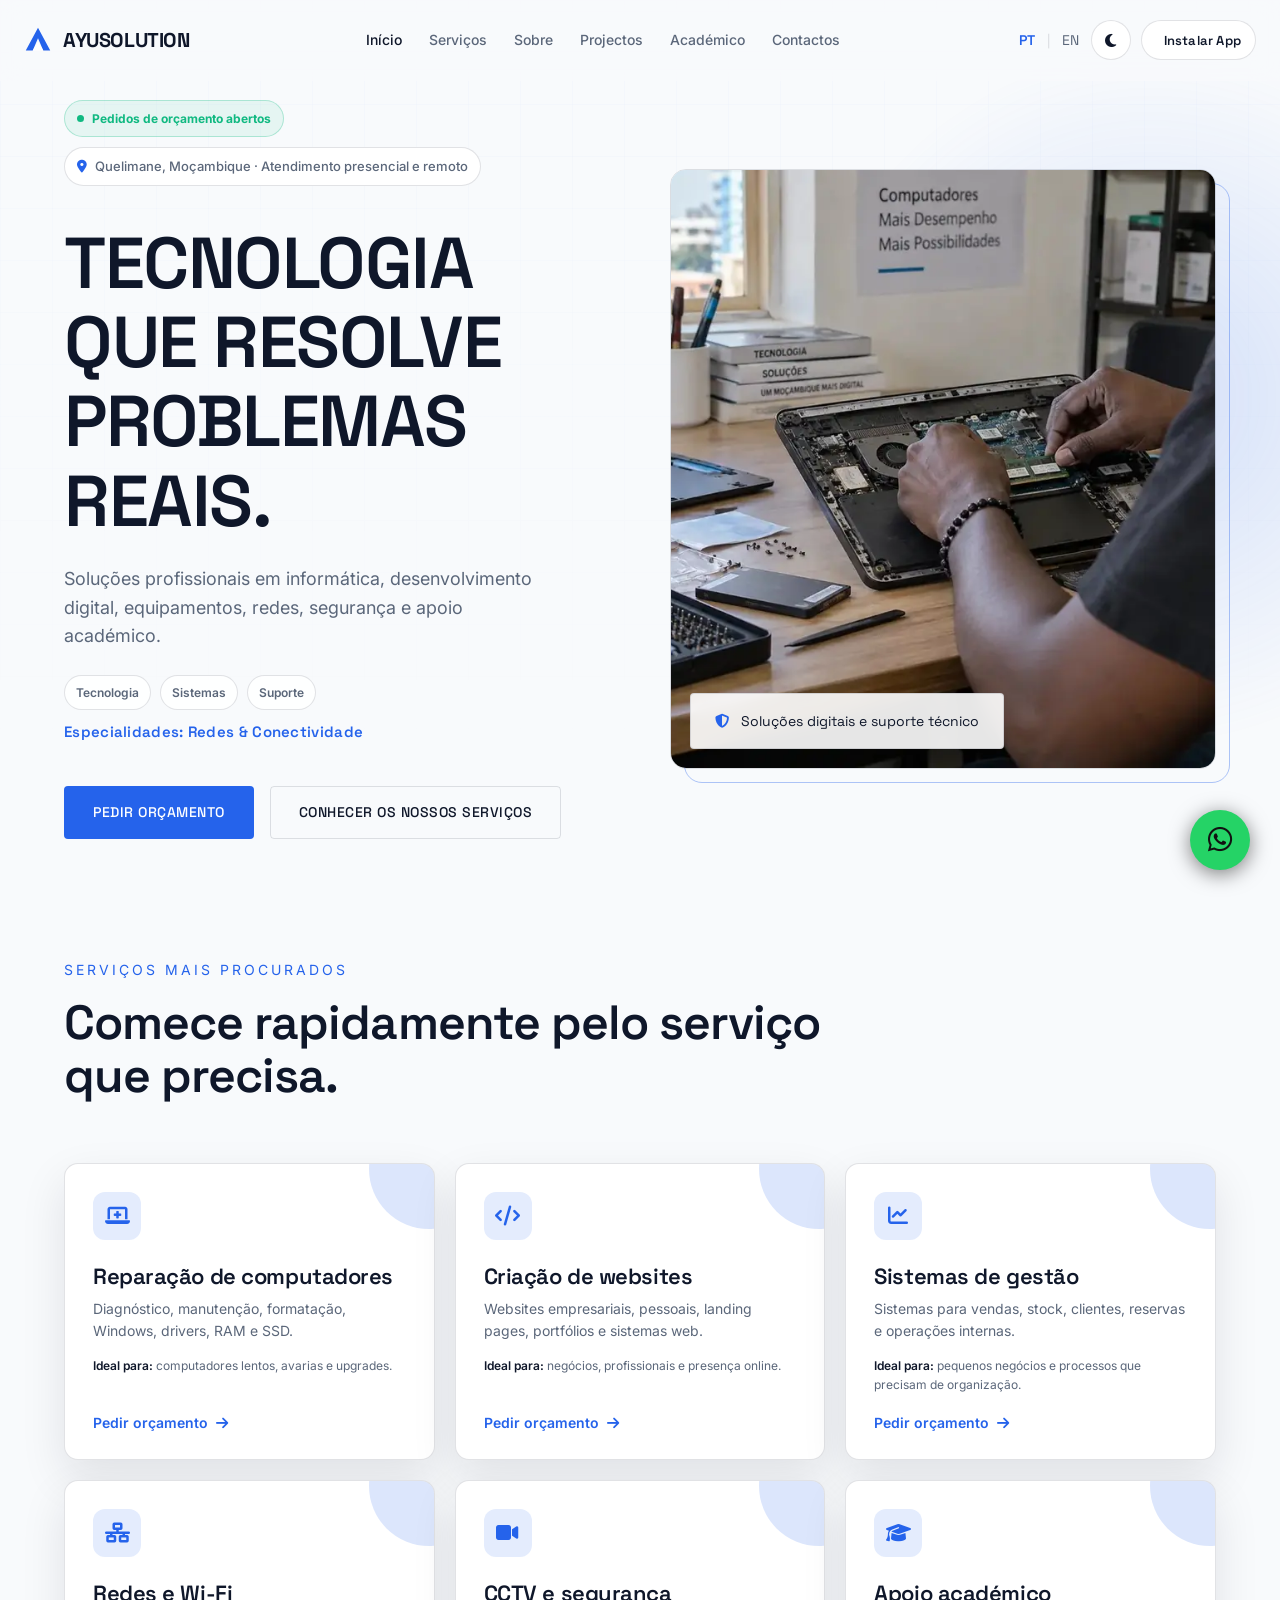
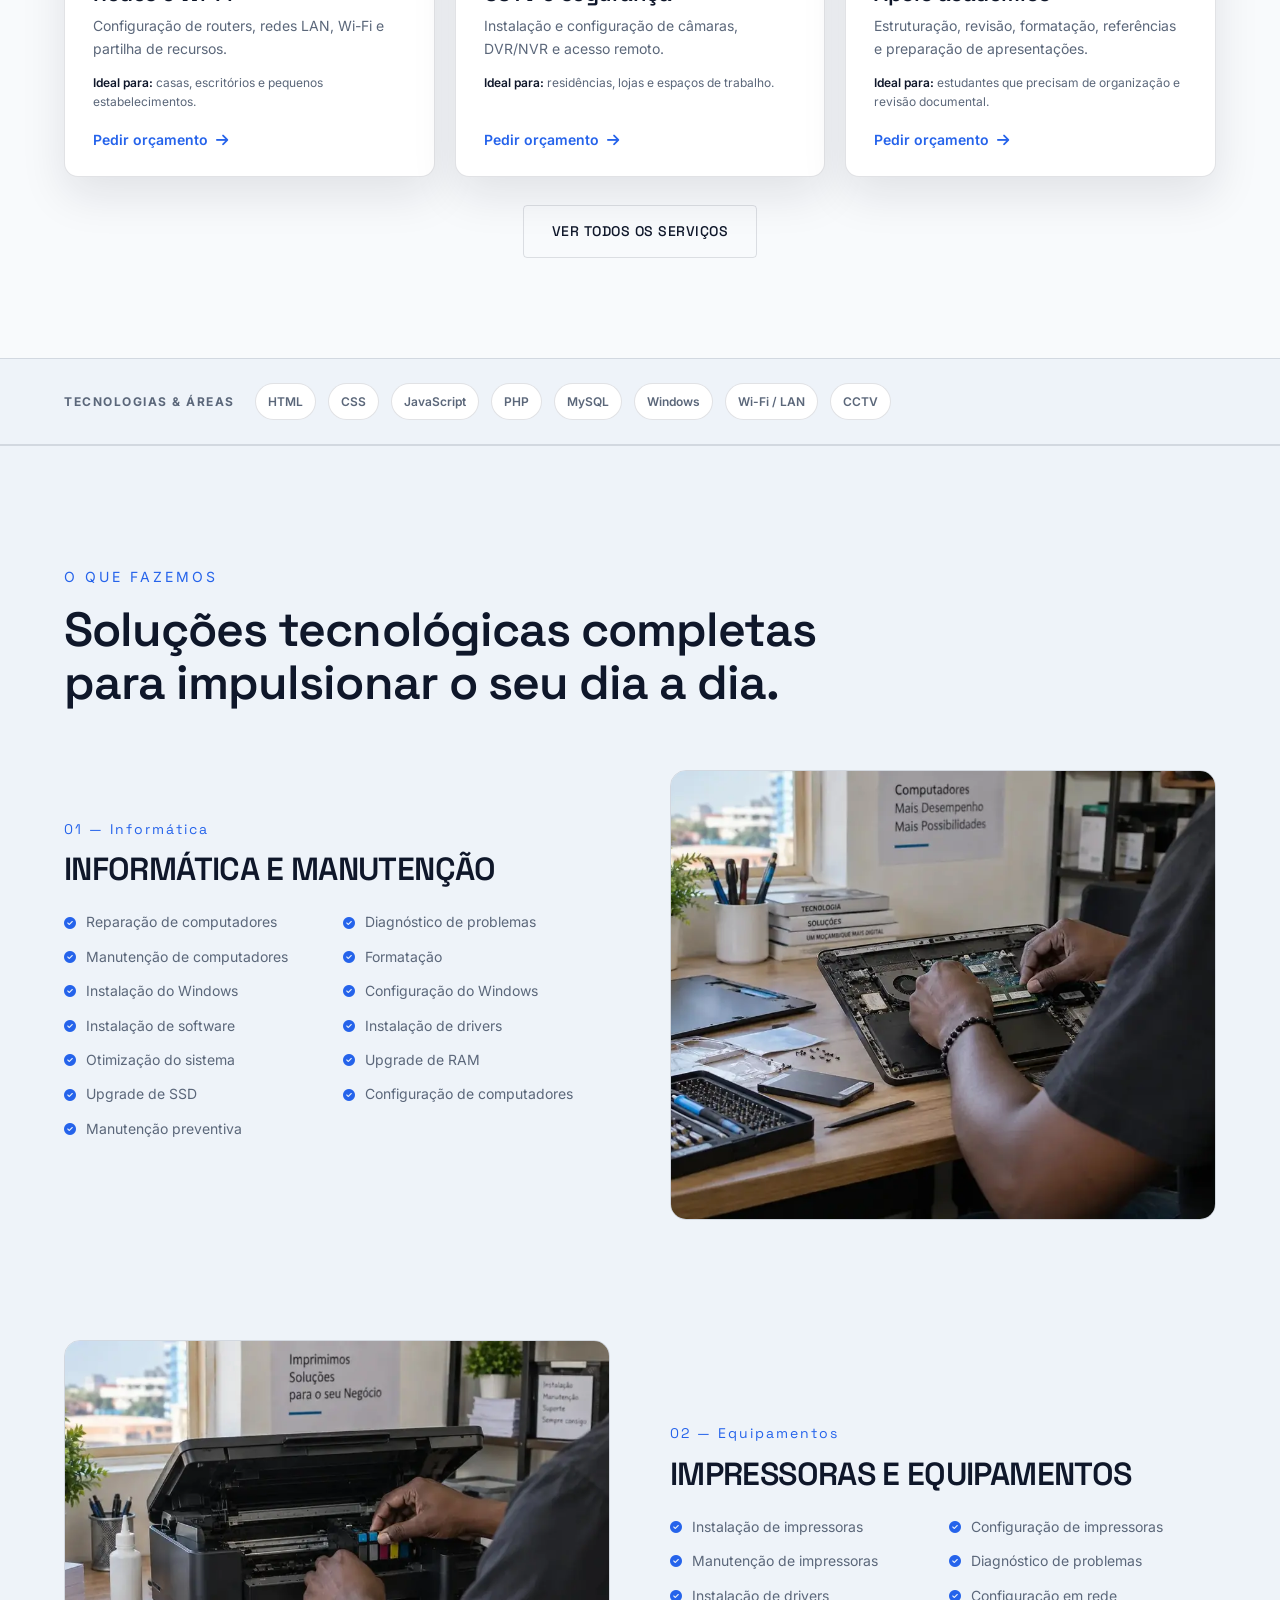
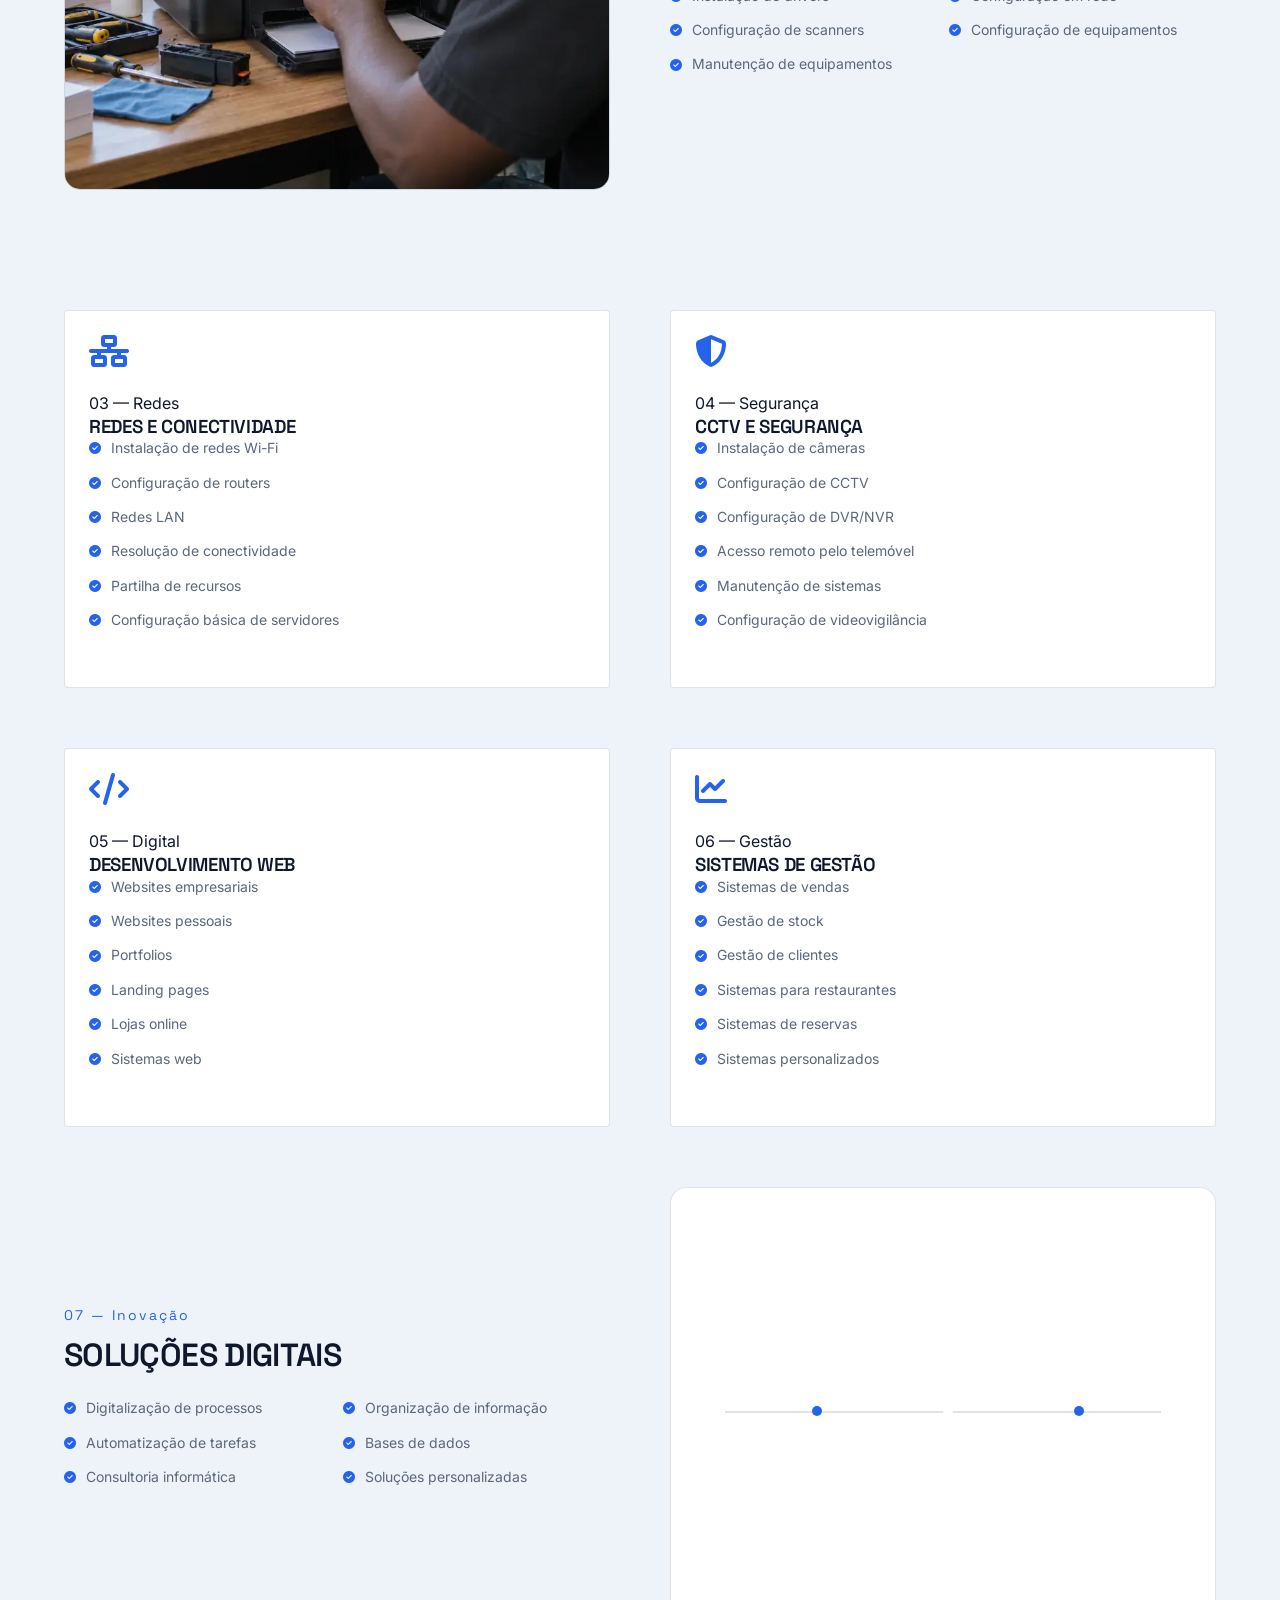
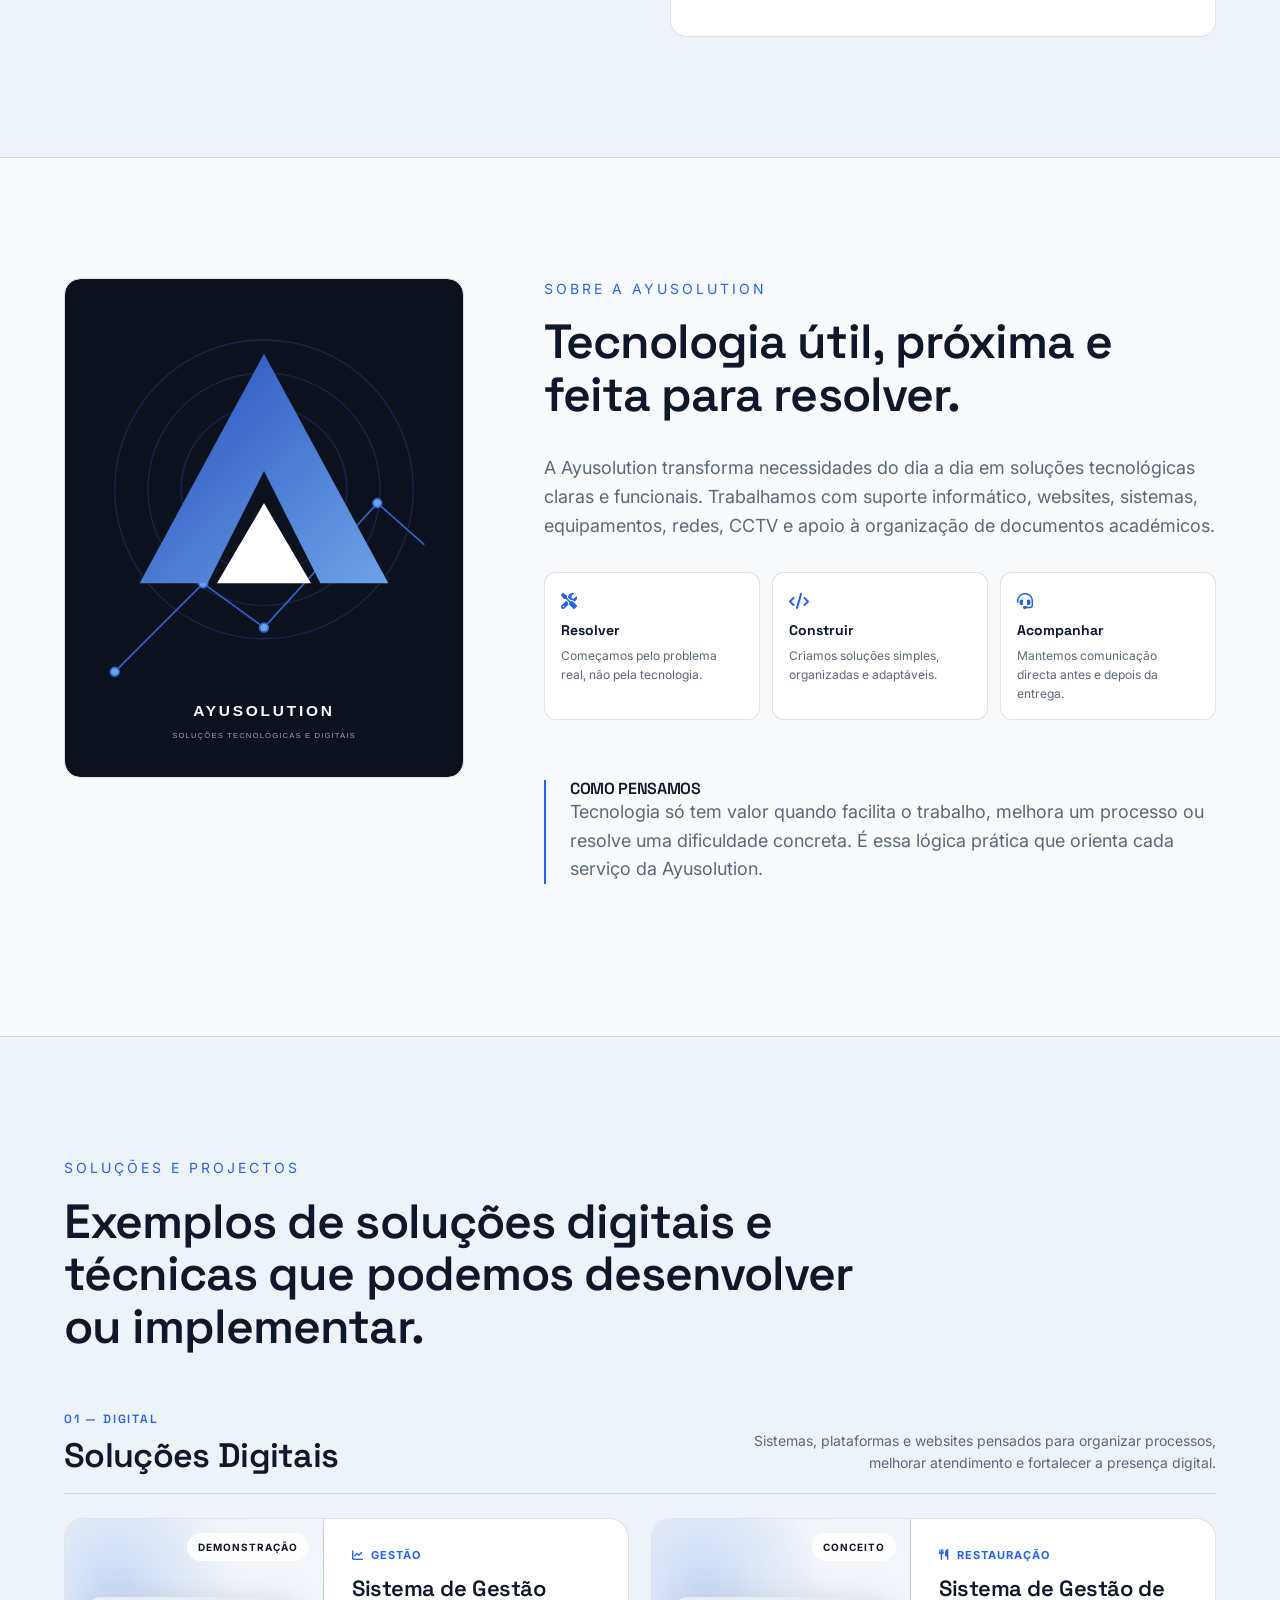
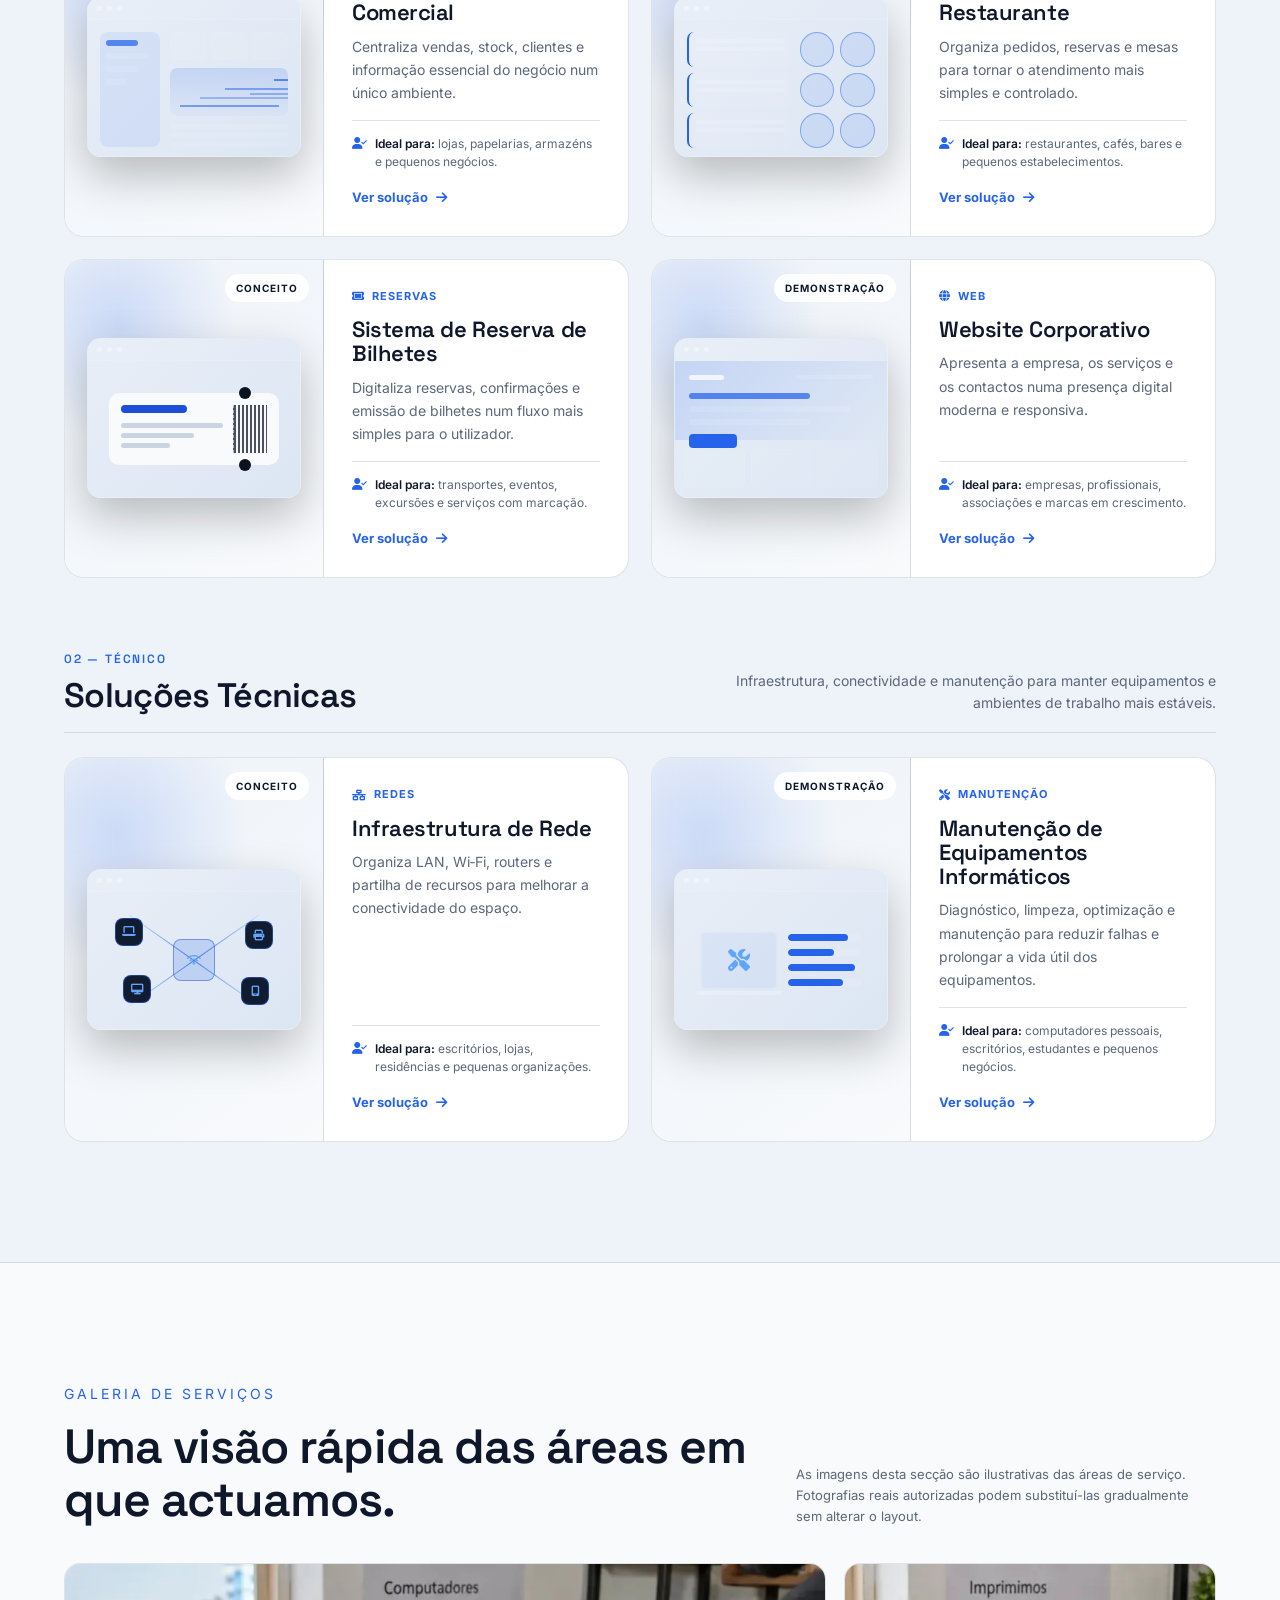
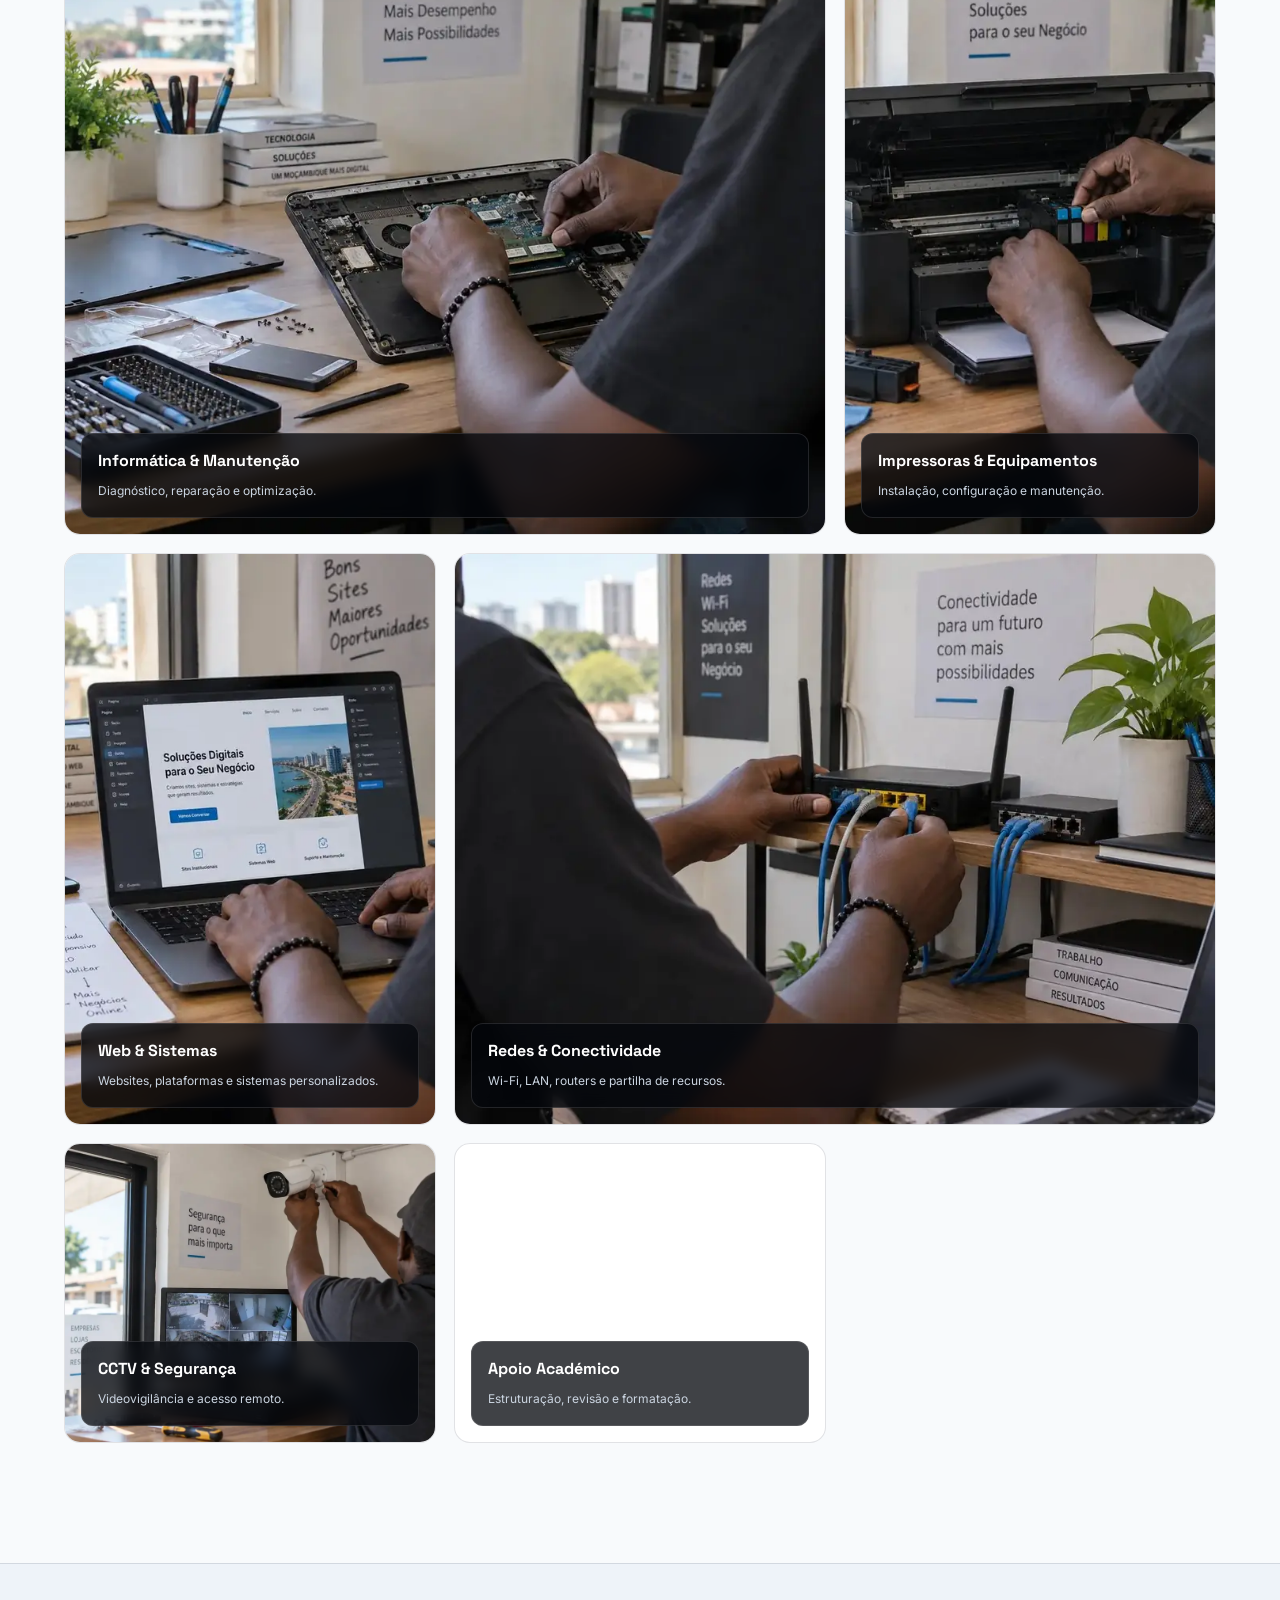
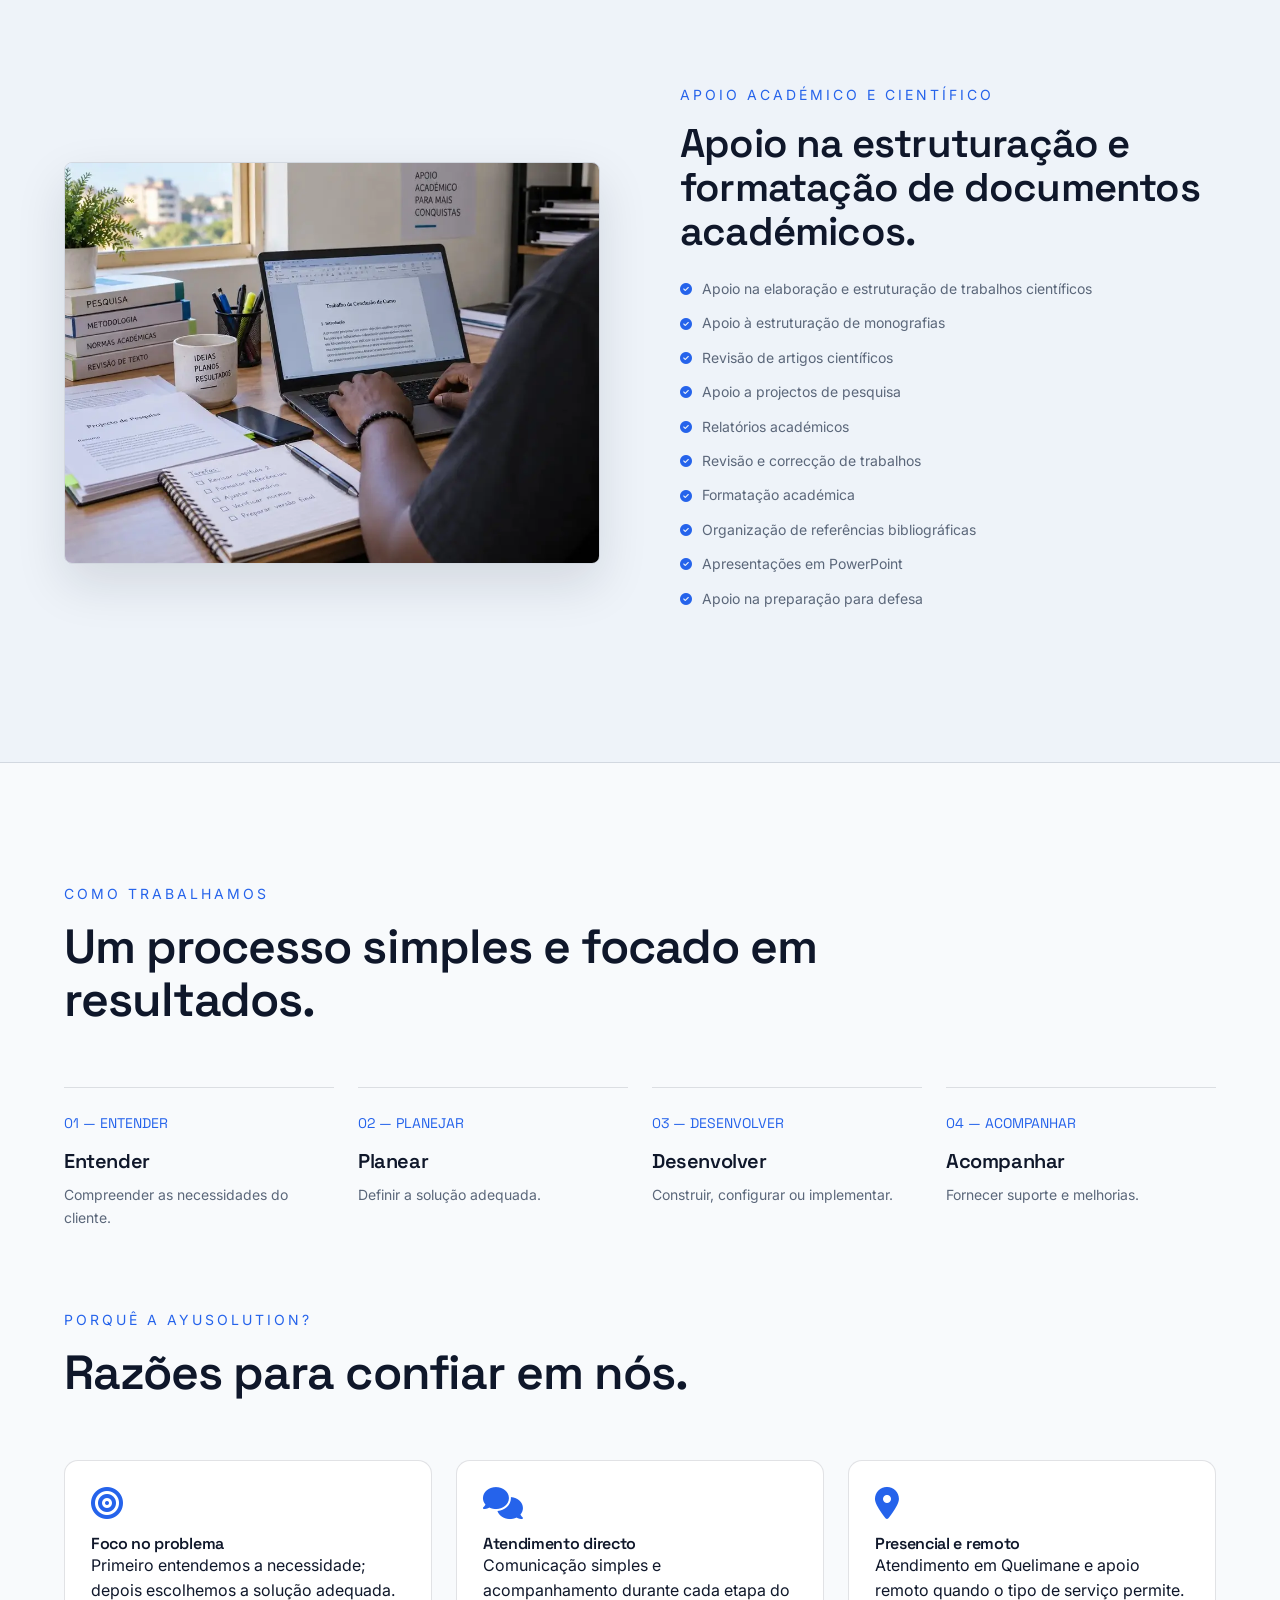
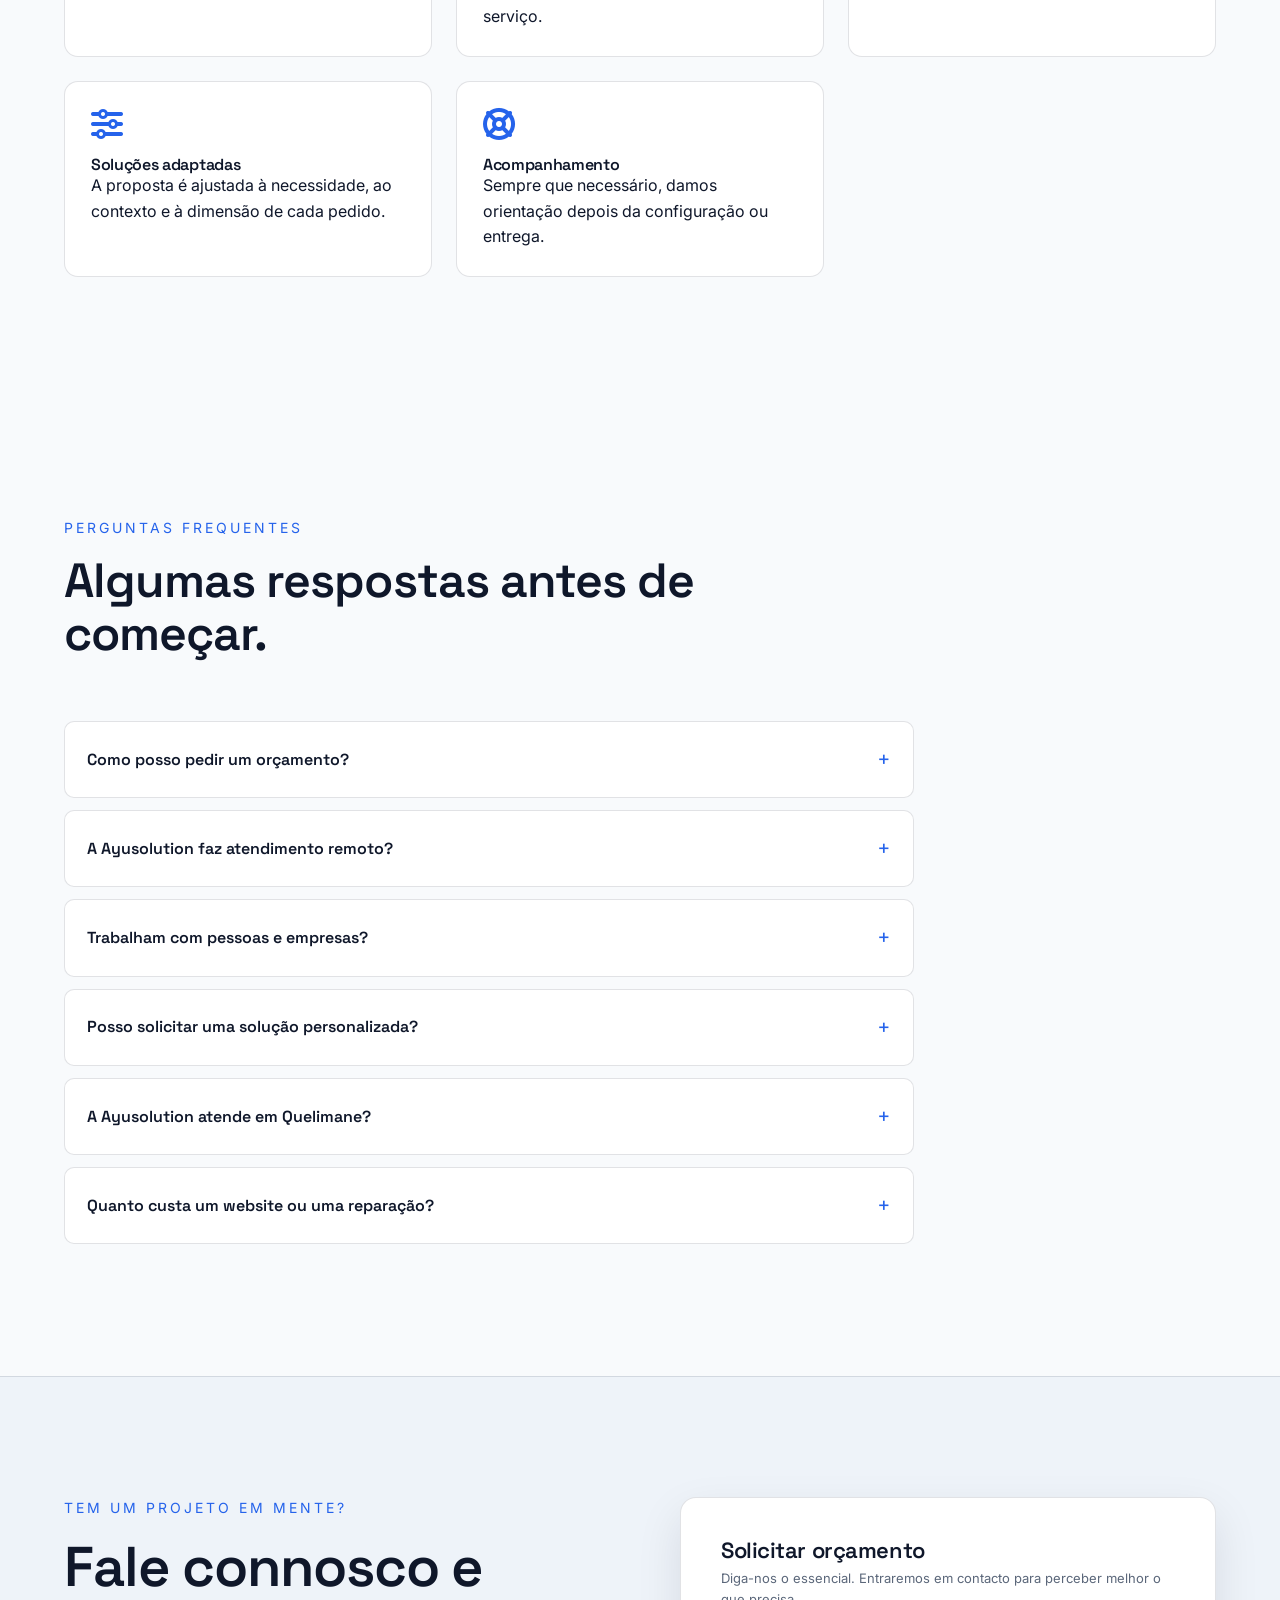
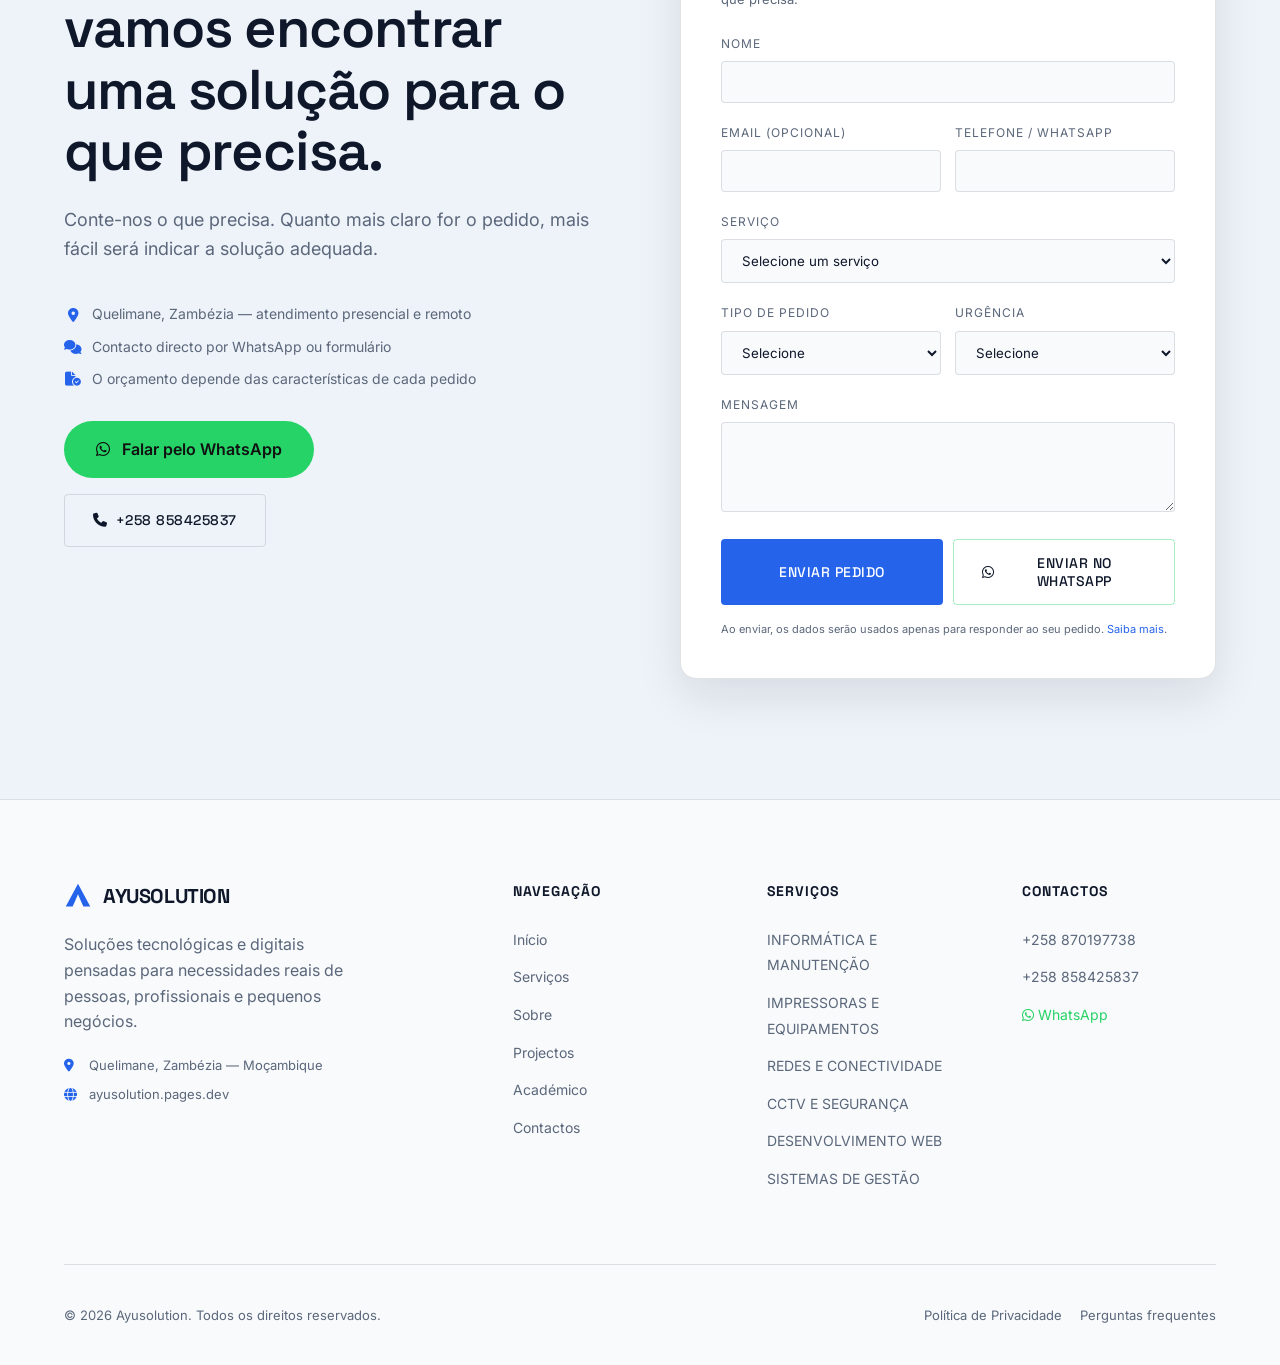
==== commit a57f639d: "Deploy AYU Solution V12 performance with assets, PWA and preserved AdSense/MyLead" ====
--- a/index.html
+++ b/index.html
@@ -1,44 +1,55 @@
 <!DOCTYPE html>
 <html lang="pt">
 <head>
-    <!-- GOOGLE ADSENSE -->
-    <script async src="https://pagead2.googlesyndication.com/pagead/js/adsbygoogle.js?client=ca-pub-7648355166035439"
-            crossorigin="anonymous"></script>
+    <!-- GOOGLE ADSENSE: preserve active publisher verification -->
+    <script async src="https://pagead2.googlesyndication.com/pagead/js/adsbygoogle.js?client=ca-pub-7648355166035439" crossorigin="anonymous"></script>
     <meta name="mylead-verification" content="749d702170d73bff9998127eea15952d">
+    <meta name="google-site-verification" content="oHGO9V95ucwHdjwp1aIgYup38BpfEsp7AZcAGk676Pw" />
     <!-- AYUSOLUTION META & SEO -->
     <meta charset="UTF-8">
     <meta name="viewport" content="width=device-width, initial-scale=1.0">
+    <link rel="preload" as="image" href="/assets/images/photos/computer-repair.webp" type="image/webp" fetchpriority="high">
     <title>Ayusolution — Soluções Tecnológicas e Digitais</title>
-    <meta name="description" content="Ayusolution oferece soluções profissionais em informática, reparação de computadores, impressoras, redes, CCTV, desenvolvimento web, sistemas de gestão e apoio académico.">
+    <meta name="description" content="Ayusolution — soluções tecnológicas em Quelimane, Moçambique: informática, reparação de computadores e impressoras, websites, sistemas de gestão, redes, CCTV e apoio académico.">
+    <meta name="geo.region" content="MZ-Q">
+    <meta name="geo.placename" content="Quelimane">
     <meta name="keywords" content="informática, reparação de computadores, impressoras, redes, CCTV, desenvolvimento web, sistemas de gestão, soluções digitais, serviços tecnológicos, trabalhos científicos, monografias, Moçambique">
     
     <!-- Open Graph -->
     <meta property="og:title" content="Ayusolution — Technology & Digital Solutions">
     <meta property="og:description" content="Professional solutions in IT, digital development, equipment, networking, security and academic support.">
     <meta property="og:type" content="website">
-    <link rel="canonical" href="https://ayusolution.com/">
+    <link rel="canonical" href="https://ayusolution.pages.dev/">
+    <!-- PWA -->
+    <link rel="manifest" href="/manifest.webmanifest">
+    <link rel="apple-touch-icon" sizes="180x180" href="/assets/images/apple-touch-icon.png">
+    <meta name="application-name" content="Ayusolution">
+    <meta name="apple-mobile-web-app-capable" content="yes">
+    <meta name="apple-mobile-web-app-status-bar-style" content="black-translucent">
+    <meta name="apple-mobile-web-app-title" content="Ayusolution">
+    <meta name="mobile-web-app-capable" content="yes">
     <meta name="robots" content="index, follow, max-image-preview:large">
     <meta name="theme-color" content="#05070D" media="(prefers-color-scheme: dark)">
     <meta name="theme-color" content="#F8FAFC" media="(prefers-color-scheme: light)">
-    <meta property="og:url" content="https://ayusolution.com/">
+    <meta property="og:url" content="https://ayusolution.pages.dev/">
     <meta property="og:site_name" content="Ayusolution">
     <meta property="og:locale" content="pt_MZ">
-    <meta property="og:image" content="https://ayusolution.com/assets/images/og-ayusolution.png">
+    <meta property="og:image" content="https://ayusolution.pages.dev/assets/images/og-ayusolution.png">
     <meta property="og:image:width" content="1200">
     <meta property="og:image:height" content="630">
     <meta property="og:image:alt" content="Ayusolution — Soluções Tecnológicas e Digitais em Quelimane, Moçambique">
     <meta name="twitter:card" content="summary_large_image">
     <meta name="twitter:title" content="Ayusolution — Soluções Tecnológicas e Digitais">
     <meta name="twitter:description" content="Informática, websites, sistemas, redes, CCTV, equipamentos e apoio académico em Quelimane, Moçambique.">
-    <meta name="twitter:image" content="https://ayusolution.com/assets/images/og-ayusolution.png">
+    <meta name="twitter:image" content="https://ayusolution.pages.dev/assets/images/og-ayusolution.png">
 
     <script type="application/ld+json">
     {
       "@context": "https://schema.org",
       "@type": "ProfessionalService",
       "name": "Ayusolution",
-      "url": "https://ayusolution.com/",
-      "image": "https://ayusolution.com/assets/images/og-ayusolution.png",
+      "url": "https://ayusolution.pages.dev/",
+      "image": "https://ayusolution.pages.dev/assets/images/og-ayusolution.png",
       "description": "Soluções tecnológicas e digitais em informática, desenvolvimento web, sistemas, redes, CCTV, equipamentos e apoio académico.",
       "telephone": ["+258870197738", "+258858425837"],
       "areaServed": {
@@ -65,12 +76,11 @@
     <!-- Icons -->
     <link rel="stylesheet" href="https://cdnjs.cloudflare.com/ajax/libs/font-awesome/6.5.1/css/all.min.css">
 
-    <!-- Theme bootstrap: applies saved/system theme before the page paints -->
+    <!-- Theme bootstrap: starts in light mode on first visit, then remembers the user's choice -->
     <script>
         (() => {
-            const savedTheme = localStorage.getItem('ayusolution-theme');
-            const preferredTheme = window.matchMedia('(prefers-color-scheme: light)').matches ? 'light' : 'dark';
-            document.documentElement.setAttribute('data-theme', savedTheme || preferredTheme);
+            const savedTheme = localStorage.getItem('ayusolution-theme-v10-light');
+            document.documentElement.setAttribute('data-theme', savedTheme || 'light');
         })();
     </script>
 
@@ -199,6 +209,62 @@
             transform: translateY(-2px);
         }
 
+
+        /* PWA INSTALL */
+        .install-app-btn {
+            min-height: 40px;
+            display: inline-flex;
+            align-items: center;
+            justify-content: center;
+            gap: 8px;
+            padding: 0 14px;
+            border: 1px solid var(--color-border);
+            border-radius: 999px;
+            background: var(--bg-card);
+            color: var(--color-text);
+            cursor: pointer;
+            font-family: var(--font-heading);
+            font-size: 13px;
+            font-weight: 600;
+            letter-spacing: 0.2px;
+            transition: var(--transition);
+            white-space: nowrap;
+        }
+
+        .install-app-btn i { font-size: 14px; }
+        .install-app-btn.available {
+            border-color: rgba(37, 99, 235, 0.35);
+            box-shadow: 0 0 0 4px rgba(37, 99, 235, 0.08);
+        }
+        .install-app-btn:hover { color: var(--color-primary); border-color: var(--color-primary); transform: translateY(-2px); }
+        .install-app-btn:focus-visible { outline: 2px solid var(--color-primary); outline-offset: 3px; }
+
+        .pwa-toast {
+            position: fixed;
+            left: 50%;
+            bottom: 26px;
+            transform: translate(-50%, 20px);
+            z-index: 2500;
+            max-width: min(92vw, 520px);
+            padding: 12px 16px;
+            border: 1px solid var(--color-border);
+            border-radius: 12px;
+            background: var(--bg-card);
+            color: var(--color-text);
+            box-shadow: var(--shadow-soft);
+            font-size: 13px;
+            opacity: 0;
+            visibility: hidden;
+            transition: opacity .25s ease, transform .25s ease, visibility .25s ease;
+        }
+
+        .pwa-toast.show { opacity: 1; visibility: visible; transform: translate(-50%, 0); }
+
+        @media (max-width: 768px) {
+            .pwa-toast { bottom: 82px; }
+            .install-app-btn { min-height: 38px; padding: 0 12px; }
+        }
+
         /* HERO PERSONALIZATION */
         .hero-location {
             display: inline-flex;
@@ -440,6 +506,14 @@
         .gallery-card:nth-child(1), .gallery-card:nth-child(4) { grid-column: span 8; }
         .gallery-card img { width: 100%; height: 100%; object-fit: cover; transition: transform .45s ease; }
         .gallery-card:hover img { transform: scale(1.035); }
+        .hero-img-wrapper img { object-position: center; }
+        .service-visual img, .academic-visual img { object-position: center; }
+        .photo-note {
+            margin-top: 10px;
+            color: var(--color-text-muted);
+            font-size: 11px;
+            letter-spacing: .2px;
+        }
         .gallery-caption {
             position: absolute; inset: auto 16px 16px 16px; padding: 14px 16px;
             border: 1px solid rgba(255,255,255,.12); border-radius: 12px;
@@ -483,6 +557,12 @@
 
         html {
             scroll-behavior: smooth;
+            scroll-padding-top: 96px;
+        }
+
+        :where(a, button, input, select, textarea):focus-visible {
+            outline: 2px solid var(--color-primary);
+            outline-offset: 3px;
         }
 
         body {
@@ -497,6 +577,20 @@
             background: var(--color-primary);
             color: #fff;
         }
+
+        .skip-link {
+            position: fixed;
+            left: 16px;
+            top: 12px;
+            z-index: 3000;
+            padding: 10px 14px;
+            background: var(--color-primary);
+            color: #fff;
+            border-radius: 8px;
+            transform: translateY(-160%);
+            transition: transform .2s ease;
+        }
+        .skip-link:focus { transform: translateY(0); }
 
         h1, h2, h3, h4 {
             font-family: var(--font-heading);
@@ -603,12 +697,18 @@
             display: flex;
             justify-content: space-between;
             align-items: center;
+            gap: 24px;
+        }
+
+        header .container {
+            max-width: 1340px;
         }
 
         .logo {
             display: flex;
             align-items: center;
-            gap: 10px;
+            gap: 11px;
+            flex: 0 0 auto;
             font-family: var(--font-heading);
             font-weight: 700;
             font-size: 20px;
@@ -622,8 +722,11 @@
 
         .nav-links {
             display: flex;
-            gap: 32px;
+            gap: 27px;
             list-style: none;
+            flex: 1 1 auto;
+            justify-content: center;
+            min-width: 0;
         }
 
         .nav-links a {
@@ -655,7 +758,8 @@
         .nav-actions {
             display: flex;
             align-items: center;
-            gap: 24px;
+            gap: 12px;
+            flex: 0 0 auto;
         }
 
         .lang-switcher {
@@ -912,23 +1016,89 @@
             margin-top: 60px;
         }
 
-        /* PROJECTS SECTION */
+        /* PROJECTS / SOLUTIONS SHOWCASE */
         #projects {
             background: var(--bg-surface);
             border-top: 1px solid var(--color-border);
             border-bottom: 1px solid var(--color-border);
         }
 
+        .projects-intro {
+            display: block;
+            margin-bottom: 56px;
+        }
+
+        .projects-intro .section-heading {
+            margin-bottom: 0;
+        }
+
+        .projects-note {
+            border: 1px solid var(--color-border);
+            background: var(--bg-card);
+            border-radius: 18px;
+            padding: 18px 20px;
+            color: var(--color-text-muted);
+            font-size: 14px;
+            line-height: 1.6;
+        }
+
+        .projects-note i {
+            color: var(--color-primary);
+            margin-right: 8px;
+        }
+
+        .project-category + .project-category {
+            margin-top: 72px;
+        }
+
+        .project-category-header {
+            display: flex;
+            justify-content: space-between;
+            align-items: end;
+            gap: 24px;
+            margin-bottom: 24px;
+            padding-bottom: 18px;
+            border-bottom: 1px solid var(--color-border);
+        }
+
+        .project-category-kicker {
+            display: block;
+            color: var(--color-primary);
+            font-family: var(--font-heading);
+            font-weight: 600;
+            font-size: 12px;
+            letter-spacing: 1.8px;
+            text-transform: uppercase;
+            margin-bottom: 8px;
+        }
+
+        .project-category-header h3 {
+            font-size: clamp(24px, 3vw, 34px);
+            margin: 0;
+        }
+
+        .project-category-header p {
+            margin: 0;
+            max-width: 520px;
+            color: var(--color-text-muted);
+            font-size: 14px;
+            text-align: right;
+        }
+
         .projects-grid {
             display: grid;
-            grid-template-columns: repeat(3, 1fr);
-            gap: 24px;
+            grid-template-columns: repeat(2, minmax(0, 1fr));
+            gap: 22px;
         }
 
         .project-card {
+            position: relative;
+            display: grid;
+            grid-template-columns: 0.92fr 1.08fr;
+            min-height: 310px;
             background: var(--bg-card);
             border: 1px solid var(--color-border);
-            border-radius: var(--radius);
+            border-radius: 20px;
             overflow: hidden;
             transition: var(--transition);
             cursor: pointer;
@@ -936,54 +1106,228 @@
 
         .project-card:hover {
             transform: translateY(-4px);
-            border-color: var(--color-primary);
+            border-color: rgba(37, 99, 235, 0.65);
+            box-shadow: 0 18px 40px rgba(0, 0, 0, 0.14);
+        }
+
+        .project-card:focus-visible {
+            outline: 2px solid var(--color-primary);
+            outline-offset: 4px;
         }
 
         .project-img {
-            height: 220px;
-            background: #1E293B;
+            min-height: 100%;
             position: relative;
             overflow: hidden;
-        }
-
-        .project-img img {
-            width: 100%;
-            height: 100%;
-            object-fit: cover;
-            opacity: 0.8;
-            transition: var(--transition);
-        }
-
-        .project-card:hover .project-img img {
-            opacity: 1;
-            transform: scale(1.05);
+            background:
+                radial-gradient(circle at 20% 20%, rgba(37,99,235,.18), transparent 36%),
+                linear-gradient(145deg, var(--bg-surface), var(--bg-dark));
+            border-right: 1px solid var(--color-border);
+            display: flex;
+            align-items: center;
+            justify-content: center;
+            padding: 28px 22px;
+        }
+
+        .project-img::after {
+            content: '';
+            position: absolute;
+            inset: 0;
+            background-image: linear-gradient(rgba(255,255,255,.025) 1px, transparent 1px), linear-gradient(90deg, rgba(255,255,255,.025) 1px, transparent 1px);
+            background-size: 24px 24px;
+            pointer-events: none;
         }
 
         .project-tag {
             position: absolute;
-            top: 16px;
-            right: 16px;
-            background: rgba(5, 7, 13, 0.8);
-            padding: 4px 12px;
-            font-size: 11px;
+            top: 14px;
+            right: 14px;
+            z-index: 3;
+            background: rgba(5, 7, 13, 0.84);
+            color: #fff;
+            padding: 5px 10px;
+            font-size: 10px;
+            font-weight: 700;
             text-transform: uppercase;
             letter-spacing: 1px;
             border-radius: 50px;
-            border: 1px solid var(--color-border);
-        }
+            border: 1px solid rgba(255,255,255,.12);
+            backdrop-filter: blur(8px);
+        }
+
+        .project-preview {
+            width: 100%;
+            max-width: 230px;
+            aspect-ratio: 4 / 3;
+            position: relative;
+            z-index: 2;
+            border: 1px solid rgba(255,255,255,.12);
+            border-radius: 14px;
+            background: #0b1220;
+            box-shadow: 0 18px 45px rgba(0,0,0,.25);
+            overflow: hidden;
+            transition: transform .35s ease;
+        }
+
+        .project-card:hover .project-preview { transform: translateY(-3px) scale(1.015); }
+
+        .preview-topbar {
+            height: 22px;
+            display: flex;
+            align-items: center;
+            gap: 5px;
+            padding: 0 9px;
+            background: rgba(255,255,255,.055);
+            border-bottom: 1px solid rgba(255,255,255,.08);
+        }
+
+        .preview-topbar span {
+            width: 5px;
+            height: 5px;
+            border-radius: 50%;
+            background: rgba(255,255,255,.34);
+        }
+
+        .preview-body { position: relative; height: calc(100% - 22px); padding: 12px; }
+        .preview-line { height: 6px; border-radius: 99px; background: rgba(255,255,255,.10); margin-bottom: 7px; }
+        .preview-line.blue { background: rgba(37,99,235,.72); }
+        .preview-line.sm { width: 42%; }
+        .preview-line.md { width: 66%; }
+        .preview-line.lg { width: 88%; }
+
+        .dashboard-preview .preview-body { display: grid; grid-template-columns: 32% 1fr; gap: 10px; }
+        .dashboard-preview .mock-sidebar { border-radius: 8px; background: rgba(37,99,235,.09); padding: 8px 6px; }
+        .dashboard-preview .mock-content { min-width: 0; }
+        .mock-stats { display: grid; grid-template-columns: repeat(3, 1fr); gap: 5px; margin-bottom: 8px; }
+        .mock-stat { height: 28px; border-radius: 6px; background: rgba(255,255,255,.07); border: 1px solid rgba(255,255,255,.05); }
+        .mock-chart { height: 48px; border-radius: 7px; background: linear-gradient(180deg, rgba(37,99,235,.16), rgba(37,99,235,.03)); position: relative; overflow: hidden; }
+        .mock-chart::before { content:''; position:absolute; left:8%; right:8%; bottom:9px; height:2px; background:rgba(37,99,235,.55); box-shadow: 20px -8px 0 rgba(37,99,235,.35), 45px -17px 0 rgba(37,99,235,.5), 70px -12px 0 rgba(37,99,235,.4), 94px -26px 0 rgba(37,99,235,.7); }
+        .mock-table { margin-top: 8px; display:grid; gap:4px; }
+        .mock-table span { height:5px; border-radius:4px; background:rgba(255,255,255,.07); }
+
+        .restaurant-preview .preview-body { display:grid; grid-template-columns: 1fr 40%; gap: 8px; }
+        .order-list { display:grid; gap:6px; }
+        .order-item { border-radius:7px; background:rgba(255,255,255,.06); padding:7px; border-left:2px solid var(--color-primary); }
+        .order-item span { display:block; height:4px; border-radius:4px; background:rgba(255,255,255,.12); margin-bottom:4px; }
+        .table-map { display:grid; grid-template-columns:repeat(2,1fr); gap:6px; align-content:start; }
+        .table-map span { aspect-ratio:1; border-radius:50%; border:1px solid rgba(37,99,235,.45); background:rgba(37,99,235,.10); }
+
+        .ticket-preview .preview-body { display:flex; align-items:center; justify-content:center; }
+        .ticket-shell { width:90%; background:#f8fafc; color:#0f172a; border-radius:10px; padding:12px; display:grid; grid-template-columns:1fr 34px; gap:10px; position:relative; }
+        .ticket-shell::before, .ticket-shell::after { content:''; position:absolute; width:12px; height:12px; border-radius:50%; background:#0b1220; right:28px; }
+        .ticket-shell::before { top:-6px; } .ticket-shell::after { bottom:-6px; }
+        .ticket-main .ticket-title { height:8px; width:65%; background:#1d4ed8; border-radius:4px; margin-bottom:10px; }
+        .ticket-main span { display:block; height:5px; background:#cbd5e1; border-radius:4px; margin:5px 0; }
+        .ticket-code { border-left:1px dashed #94a3b8; background:repeating-linear-gradient(90deg,#111827 0 2px,transparent 2px 4px); opacity:.75; }
+
+        .website-preview .preview-body { padding:0; }
+        .website-hero { height:58%; padding:14px; background:linear-gradient(135deg, rgba(37,99,235,.18), rgba(255,255,255,.02)); }
+        .website-nav { display:flex; justify-content:space-between; align-items:center; margin-bottom:13px; }
+        .website-nav b { width:35px; height:5px; border-radius:4px; background:#fff; opacity:.75; }
+        .website-nav span { width:42%; height:4px; border-radius:4px; background:rgba(255,255,255,.12); }
+        .website-hero .cta-mini { width:48px; height:14px; border-radius:4px; background:#2563eb; margin-top:9px; }
+        .website-cards { height:42%; display:grid; grid-template-columns:repeat(3,1fr); gap:6px; padding:9px; }
+        .website-cards span { border-radius:6px; background:rgba(255,255,255,.06); border:1px solid rgba(255,255,255,.05); }
+
+        .network-preview .preview-body { display:flex; align-items:center; justify-content:center; }
+        .network-map { width:100%; height:100%; position:relative; }
+        .network-node { position:absolute; width:28px; height:28px; border-radius:8px; border:1px solid rgba(37,99,235,.55); background:#111c31; display:flex; align-items:center; justify-content:center; color:#60a5fa; font-size:11px; z-index:2; }
+        .network-node.main { width:42px; height:42px; left:50%; top:50%; transform:translate(-50%,-50%); background:rgba(37,99,235,.18); }
+        .network-node.n1 { left:8%; top:12%; } .network-node.n2 { right:8%; top:15%; } .network-node.n3 { left:12%; bottom:12%; } .network-node.n4 { right:10%; bottom:10%; }
+        .network-line { position:absolute; left:50%; top:50%; width:42%; height:1px; background:linear-gradient(90deg,rgba(37,99,235,.75),rgba(37,99,235,.12)); transform-origin:left center; }
+        .network-line.l1 { transform:rotate(-145deg); } .network-line.l2 { transform:rotate(-35deg); } .network-line.l3 { transform:rotate(145deg); } .network-line.l4 { transform:rotate(35deg); }
+
+        .maintenance-preview .preview-body { display:flex; align-items:center; justify-content:center; }
+        .diagnostic-box { width:86%; display:grid; grid-template-columns:48% 1fr; gap:10px; align-items:center; }
+        .laptop-mini { aspect-ratio:4/3; border:2px solid rgba(255,255,255,.18); border-radius:6px; position:relative; background:rgba(37,99,235,.06); }
+        .laptop-mini::after { content:''; position:absolute; width:116%; height:4px; border-radius:0 0 8px 8px; background:rgba(255,255,255,.2); left:-8%; bottom:-7px; }
+        .laptop-mini i { position:absolute; inset:0; display:flex; align-items:center; justify-content:center; color:#60a5fa; font-size:22px; }
+        .diagnostic-bars { display:grid; gap:8px; }
+        .diagnostic-bars span { display:block; height:7px; background:rgba(255,255,255,.08); border-radius:6px; overflow:hidden; }
+        .diagnostic-bars span::after { content:''; display:block; height:100%; width:var(--w,65%); background:#2563eb; border-radius:inherit; }
 
         .project-info {
-            padding: 24px;
+            padding: 28px;
+            display: flex;
+            flex-direction: column;
+            justify-content: center;
+            min-width: 0;
+        }
+
+        .project-type {
+            display:inline-flex;
+            align-items:center;
+            gap:7px;
+            width:max-content;
+            max-width:100%;
+            color:var(--color-primary);
+            font-size:11px;
+            font-weight:700;
+            letter-spacing:1px;
+            text-transform:uppercase;
+            margin-bottom:12px;
         }
 
         .project-info h4 {
-            font-size: 20px;
-            margin-bottom: 8px;
-        }
-
-        .project-info p {
+            font-size: 22px;
+            margin-bottom: 10px;
+        }
+
+        .project-info > p {
             color: var(--color-text-muted);
             font-size: 14px;
+            line-height: 1.65;
+            margin-bottom: 16px;
+        }
+
+        .project-fit {
+            display:flex;
+            gap:8px;
+            align-items:flex-start;
+            padding-top:14px;
+            margin-top:auto;
+            border-top:1px solid var(--color-border);
+            color:var(--color-text-muted);
+            font-size:12px;
+            line-height:1.5;
+        }
+
+        .project-fit i { color:var(--color-primary); margin-top:2px; }
+        .project-fit strong { color:var(--color-text); font-weight:600; }
+
+        .project-more {
+            display:inline-flex;
+            align-items:center;
+            gap:8px;
+            margin-top:16px;
+            color:var(--color-primary);
+            font-size:13px;
+            font-weight:700;
+            transition:var(--transition);
+        }
+
+        .project-card:hover .project-more { gap:12px; }
+
+        @media (max-width: 1180px) {
+            .project-card { grid-template-columns: 1fr; }
+            .project-img { min-height: 210px; border-right:0; border-bottom:1px solid var(--color-border); }
+            .project-preview { max-width: 260px; }
+        }
+
+        @media (max-width: 820px) {
+            .projects-intro { grid-template-columns: 1fr; align-items:start; }
+            .project-category-header { align-items:flex-start; flex-direction:column; }
+            .project-category-header p { text-align:left; }
+            .projects-grid { grid-template-columns: 1fr; }
+            .project-card { grid-template-columns: 0.95fr 1.05fr; min-height:290px; }
+            .project-img { min-height:100%; border-right:1px solid var(--color-border); border-bottom:0; }
+        }
+
+        @media (max-width: 620px) {
+            .project-card { grid-template-columns:1fr; }
+            .project-img { min-height:205px; border-right:0; border-bottom:1px solid var(--color-border); }
+            .project-info { padding:22px; }
+            .project-category + .project-category { margin-top:52px; }
         }
 
         /* ACADEMIC SECTION */
@@ -1292,6 +1636,197 @@
             box-shadow: 0 20px 50px rgba(15, 23, 42, 0.12);
         }
 
+
+        /* V6 PREMIUM UI */
+        #home::before {
+            content: '';
+            position: absolute;
+            width: min(720px, 80vw);
+            height: min(720px, 80vw);
+            right: -18%;
+            top: 4%;
+            border-radius: 50%;
+            background: radial-gradient(circle, color-mix(in srgb, var(--color-primary) 17%, transparent) 0%, transparent 68%);
+            pointer-events: none;
+            filter: blur(8px);
+        }
+        #home::after {
+            content: '';
+            position: absolute;
+            inset: 0;
+            opacity: .22;
+            pointer-events: none;
+            background-image:
+                linear-gradient(color-mix(in srgb, var(--color-primary) 9%, transparent) 1px, transparent 1px),
+                linear-gradient(90deg, color-mix(in srgb, var(--color-primary) 9%, transparent) 1px, transparent 1px);
+            background-size: 52px 52px;
+            mask-image: linear-gradient(to bottom, #000, transparent 88%);
+        }
+        .hero-grid { position: relative; z-index: 1; }
+        .hero-eyebrow {
+            display: flex;
+            flex-wrap: wrap;
+            align-items: center;
+            gap: 10px;
+            margin-bottom: 18px;
+        }
+        .hero-open-pill {
+            display: inline-flex;
+            align-items: center;
+            gap: 8px;
+            padding: 8px 12px;
+            border-radius: 999px;
+            border: 1px solid rgba(16,185,129,.28);
+            background: rgba(16,185,129,.08);
+            color: #10B981;
+            font-size: 12px;
+            font-weight: 700;
+        }
+        .hero-open-pill .pulse-dot { width: 7px; height: 7px; }
+        .hero-focus {
+            display: flex;
+            flex-wrap: wrap;
+            gap: 9px;
+            margin: -16px 0 28px;
+        }
+        .hero-focus span {
+            padding: 7px 11px;
+            border: 1px solid var(--color-border);
+            border-radius: 999px;
+            background: color-mix(in srgb, var(--bg-card) 86%, transparent);
+            color: var(--color-text-muted);
+            font-size: 12px;
+            font-weight: 600;
+        }
+        .hero-visual::after {
+            content: '';
+            position: absolute;
+            inset: 14px -14px -14px 14px;
+            border: 1px solid color-mix(in srgb, var(--color-primary) 36%, transparent);
+            border-radius: 18px;
+            z-index: -1;
+        }
+        .hero-img-wrapper, .service-visual, .founder-img { border-radius: 16px; }
+        .hero-img-wrapper img { background: linear-gradient(145deg,#0B1221,#111C33); }
+
+        .popular-grid { grid-template-columns: repeat(3, 1fr); }
+        .popular-card { min-height: 285px; display: flex; flex-direction: column; }
+        .popular-card .text-link { margin-top: auto; }
+        .popular-ideal {
+            display: block;
+            margin: -9px 0 20px;
+            color: var(--color-text-muted);
+            font-size: 12px;
+        }
+        .popular-ideal strong { color: var(--color-text); font-weight: 600; }
+        .all-services-link {
+            display: flex;
+            justify-content: center;
+            margin-top: 28px;
+        }
+
+        .about-points {
+            display: grid;
+            grid-template-columns: repeat(3, 1fr);
+            gap: 12px;
+            margin: 28px 0 10px;
+        }
+        .about-point {
+            border: 1px solid var(--color-border);
+            border-radius: 12px;
+            background: var(--bg-card);
+            padding: 16px;
+        }
+        .about-point i { color: var(--color-primary); margin-bottom: 10px; }
+        .about-point strong { display: block; font-family: var(--font-heading); font-size: 14px; margin-bottom: 4px; }
+        .about-point span { display: block; color: var(--color-text-muted); font-size: 12px; }
+
+        .why-grid { grid-template-columns: repeat(5, 1fr); }
+        .why-card { border-radius: 14px; padding: 26px; }
+        .why-card:hover { transform: translateY(-5px); box-shadow: var(--shadow-soft); }
+
+        .contact-trust {
+            display: grid;
+            gap: 10px;
+            margin: 26px 0 30px;
+        }
+        .contact-trust div {
+            display: flex;
+            gap: 10px;
+            align-items: center;
+            color: var(--color-text-muted);
+            font-size: 14px;
+        }
+        .contact-trust i { color: var(--color-primary); width: 18px; text-align: center; }
+        .form-row { display: grid; grid-template-columns: 1fr 1fr; gap: 14px; }
+        .contact-form { border-radius: 16px; box-shadow: var(--shadow-soft); }
+        .contact-form-heading { font-family: var(--font-heading); font-size: 22px; margin-bottom: 6px; }
+        .contact-form-subtitle { color: var(--color-text-muted); font-size: 13px; margin-bottom: 24px; }
+        .form-actions { display: grid; grid-template-columns: 1fr 1fr; gap: 10px; }
+        .btn-whatsapp-outline {
+            border-color: rgba(37,211,102,.4);
+            color: var(--color-text);
+            background: transparent;
+        }
+        .btn-whatsapp-outline:hover { border-color: #25D366; color: #25D366; }
+
+        .footer-brand-meta {
+            display: grid;
+            gap: 8px;
+            margin-top: 18px;
+            color: var(--color-text-muted);
+            font-size: 13px;
+        }
+        .footer-brand-meta span { display: flex; gap: 9px; align-items: center; }
+        .footer-brand-meta i { color: var(--color-primary); width: 16px; }
+        .footer-legal { display: flex; gap: 18px; flex-wrap: wrap; }
+        .footer-legal a:hover { color: var(--color-primary); }
+
+        .privacy-note {
+            margin-top: 16px;
+            font-size: 11px;
+            line-height: 1.55;
+            color: var(--color-text-muted);
+        }
+        .privacy-note a { color: var(--color-primary); }
+
+        @media (max-width: 1320px) {
+            .why-grid { grid-template-columns: repeat(3, 1fr); }
+            .nav-actions > .btn { display: none; }
+            .nav-actions { gap: 10px; }
+        }
+
+        @media (max-width: 1120px) {
+            .nav-links { display: none; }
+            .hamburger { display: block; }
+            .nav-links.active {
+                display: flex;
+                flex-direction: column;
+                position: fixed;
+                inset: 0;
+                width: 100%;
+                min-height: 100%;
+                background: var(--bg-dark);
+                justify-content: center;
+                align-items: center;
+                gap: 36px;
+                z-index: 999;
+            }
+            .nav-links.active a { font-size: 18px; }
+        }
+        @media (max-width: 900px) {
+            .popular-grid { grid-template-columns: repeat(2, 1fr); }
+            .about-points { grid-template-columns: 1fr; }
+            .why-grid { grid-template-columns: repeat(2, 1fr); }
+        }
+        @media (max-width: 640px) {
+            .popular-grid, .why-grid, .form-row, .form-actions { grid-template-columns: 1fr; }
+            .popular-card { min-height: auto; }
+            .hero-eyebrow { align-items: flex-start; }
+            .hero-location { margin-bottom: 0; }
+            .hero-visual::after { display: none; }
+        }
+
         /* RESPONSIVE MEDIA QUERIES */
         @media (max-width: 1024px) {
             .hero-grid, .service-row, .about-grid, .academic-layout, .contact-grid {
@@ -1365,9 +1900,27 @@
             }
         }
 
+        @media (max-width: 600px) {
+            header { padding: 12px 0; }
+            header.scrolled { padding: 10px 0; }
+            .logo { font-size: 17px; gap: 8px; }
+            .logo svg { width: 25px; height: 25px; }
+            .lang-switcher { font-size: 12px; }
+            .nav-actions { gap: 8px; }
+        }
+
         @media (max-width: 480px) {
             .container {
                 padding: 0 16px;
+            }
+            .install-app-btn span {
+                display: none;
+            }
+            .install-app-btn {
+                width: 40px;
+                min-width: 40px;
+                padding: 0;
+                border-radius: 50%;
             }
             .process-grid, .why-grid {
                 grid-template-columns: 1fr;
@@ -1427,9 +1980,249 @@
             .project-modal-content { padding: 22px; }
             .project-modal-actions .btn { width: 100%; }
         }
+    
+
+        /* ========================================
+           V11 MOBILE COMPACT
+           Mantém o desktop intacto e reduz o comprimento no telemóvel.
+        ======================================== */
+        .mobile-expand-btn { display: none; }
+        .mobile-swipe-hint {
+            display: none;
+        }
+        .mobile-swipe-hint .hint-pill {
+            display: inline-flex;
+            align-items: center;
+            gap: 8px;
+            padding: 9px 12px;
+            border-radius: 999px;
+            background: color-mix(in srgb, var(--color-primary) 10%, var(--bg-card));
+            border: 1px dashed color-mix(in srgb, var(--color-primary) 42%, var(--color-border));
+            color: var(--color-text);
+            font-size: 12px;
+            font-weight: 600;
+            letter-spacing: .2px;
+        }
+        .mobile-swipe-hint i {
+            color: var(--color-primary);
+            animation: swipeHintPulse 1.4s ease-in-out infinite;
+        }
+        @keyframes swipeHintPulse {
+            0%, 100% { transform: translateX(0); opacity: .7; }
+            50% { transform: translateX(5px); opacity: 1; }
+        }
+
+        @media (max-width: 768px) {
+            .section-padding { padding: 52px 0; }
+            .section-heading { margin-bottom: 30px; }
+            .section-title { margin-bottom: 10px; letter-spacing: 2px; }
+
+            #home {
+                min-height: auto;
+                padding-top: 92px;
+                padding-bottom: 42px;
+            }
+            .hero-grid { gap: 26px; }
+            .hero-text h1 { font-size: clamp(34px, 10vw, 48px); margin-bottom: 16px; }
+            .hero-text p { font-size: 16px; margin-bottom: 24px; }
+            .hero-location { margin-bottom: 14px; }
+            .hero-rotator { margin-top: -6px; margin-bottom: 20px; }
+            .hero-visual { height: 300px; }
+            .hero-tech-overlay { left: 14px; right: 14px; bottom: 14px; padding: 12px 14px; }
+
+            .mobile-swipe-hint {
+                display: flex;
+                justify-content: flex-start;
+                margin: 14px 0 12px;
+            }
+
+            /* Horizontal swipe strips */
+            .popular-grid,
+            .projects-grid,
+            .gallery-grid,
+            .process-grid,
+            .why-grid,
+            .mobile-card-strip {
+                display: flex !important;
+                grid-template-columns: none !important;
+                gap: 14px !important;
+                overflow-x: auto;
+                overflow-y: hidden;
+                scroll-snap-type: x mandatory;
+                -webkit-overflow-scrolling: touch;
+                scrollbar-width: none;
+                padding: 2px 24px 12px 1px;
+                margin-left: 0;
+                margin-right: -8px;
+            }
+            .popular-grid::-webkit-scrollbar,
+            .projects-grid::-webkit-scrollbar,
+            .gallery-grid::-webkit-scrollbar,
+            .process-grid::-webkit-scrollbar,
+            .why-grid::-webkit-scrollbar,
+            .mobile-card-strip::-webkit-scrollbar { display: none; }
+
+            .popular-card {
+                flex: 0 0 min(82vw, 335px);
+                min-height: 230px !important;
+                scroll-snap-align: start;
+                padding: 24px;
+            }
+            .project-card {
+                flex: 0 0 min(86vw, 360px);
+                scroll-snap-align: start;
+            }
+            #popular-services { padding-bottom: 48px; }
+
+            /* Main services: shorter images + collapsible lists */
+            #services .service-row {
+                gap: 18px;
+                margin-bottom: 34px !important;
+            }
+            #services .service-content h3 { font-size: 25px; margin-bottom: 16px; }
+            #services .service-visual { height: 220px; }
+            #services .service-list { gap: 9px; margin-bottom: 12px; }
+            #services .service-list.mobile-collapsible:not(.mobile-expanded) li:nth-child(n+4),
+            #academic .academic-list.mobile-collapsible:not(.mobile-expanded) li:nth-child(n+5) {
+                display: none;
+            }
+            .mobile-expand-btn {
+                display: inline-flex;
+                align-items: center;
+                justify-content: center;
+                gap: 7px;
+                min-height: 42px;
+                padding: 9px 14px;
+                margin: 2px 0 18px;
+                border: 1px solid var(--color-border);
+                border-radius: 999px;
+                background: var(--bg-card);
+                color: var(--color-text);
+                font-family: var(--font-heading);
+                font-size: 12px;
+                font-weight: 700;
+                cursor: pointer;
+            }
+            .mobile-expand-btn i { color: var(--color-primary); }
+
+            /* Paired tech service cards swipe horizontally */
+            #services .service-row.mobile-card-strip {
+                margin-bottom: 30px !important;
+                align-items: stretch;
+            }
+            #services .mobile-card-strip .tech-card {
+                flex: 0 0 min(82vw, 330px);
+                scroll-snap-align: start;
+                min-height: 0;
+                padding: 22px;
+            }
+            #services .tech-card .tech-icon { margin-bottom: 14px; }
+            #services .tech-card h3 { font-size: 24px; }
+
+            /* About: shorter first view */
+            .about-grid { gap: 24px; }
+            .founder-img { height: 270px; }
+            .about-text h2 { margin-bottom: 18px; }
+            .about-text p { font-size: 16px; margin-bottom: 18px; }
+            .about-text.mobile-about-collapsed > p:first-of-type {
+                display: -webkit-box;
+                -webkit-box-orient: vertical;
+                -webkit-line-clamp: 4;
+                overflow: hidden;
+            }
+            .founder-subtitle { margin-top: 30px; }
+
+            /* Projects: one card at a time, swipe */
+            .projects-intro { gap: 18px; margin-bottom: 32px; }
+            .project-category + .project-category { margin-top: 38px; }
+            .project-category-header { margin-bottom: 16px; }
+            .projects-grid { align-items: stretch; }
+            .project-card {
+                flex: 0 0 min(88vw, 360px);
+                min-width: 0;
+                min-height: 0;
+                scroll-snap-align: start;
+                grid-template-columns: 1fr !important;
+            }
+            .project-img { min-height: 175px !important; height: 175px; border-right: 0 !important; border-bottom: 1px solid var(--color-border) !important; }
+            .project-info { padding: 20px; }
+            .project-info h4 { font-size: 20px; }
+            .project-info > p { margin-bottom: 12px; }
+
+            /* Academic */
+            .academic-layout { gap: 24px; }
+            .academic-visual { max-height: 235px; }
+            .academic-visual img { height: 235px; object-fit: cover; }
+            .academic-content h2 { margin-bottom: 18px; }
+            .academic-list { margin-bottom: 10px; }
+
+            /* Process and reasons: swipe instead of vertical stack */
+            .process-grid { margin-bottom: 42px; }
+            .process-card,
+            .why-card {
+                flex: 0 0 min(72vw, 290px);
+                scroll-snap-align: start;
+            }
+            .process-card {
+                border: 1px solid var(--color-border);
+                border-radius: var(--radius);
+                padding: 20px;
+                background: var(--bg-card);
+            }
+            .process-num { margin-bottom: 10px; }
+            .process-card h4 { margin-bottom: 8px; }
+            .why-card { padding: 22px; }
+
+            /* Gallery swipe */
+            .gallery-head { gap: 12px; margin-bottom: 22px; }
+            .gallery-card,
+            .gallery-card:nth-child(1),
+            .gallery-card:nth-child(4) {
+                flex: 0 0 min(82vw, 340px);
+                min-height: 215px !important;
+                height: 215px;
+                grid-column: auto !important;
+                scroll-snap-align: start;
+            }
+
+            /* FAQ + contact + footer tighter */
+            .faq-item summary { padding: 17px 0; }
+            .faq-item p { padding-bottom: 17px; }
+            .contact-grid { gap: 28px; }
+            .contact-left h2 { font-size: clamp(30px, 9vw, 42px); margin-bottom: 16px; }
+            .contact-left p { font-size: 16px; margin-bottom: 24px; }
+            .contact-form { padding: 24px 18px; }
+            footer { padding: 52px 0 112px; }
+            .footer-grid { gap: 28px; margin-bottom: 34px; }
+
+            /* The bottom mobile bar already gives WhatsApp + quote. */
+            .wa-float, .back-to-top { display: none !important; }
+        }
+
+        @media (max-width: 480px) {
+            .section-padding { padding: 46px 0; }
+            .hero-visual { height: 260px; }
+            .popular-card { flex-basis: 86vw; }
+            .project-card { flex-basis: 90vw; }
+            .gallery-card,
+            .gallery-card:nth-child(1),
+            .gallery-card:nth-child(4) { flex-basis: 86vw; }
+            .process-card, .why-card { flex-basis: 78vw; }
+        }
+
+
+        /* V12 PERFORMANCE: reduce rendering work below the fold on mobile */
+        @media (max-width: 768px) {
+            #projects, #academic, #process, #why, #faq, #contact {
+                content-visibility: auto;
+                contain-intrinsic-size: 700px;
+            }
+        }
     </style>
+    <!-- V8: fotografias principais incorporadas no HTML para evitar falhas de caminhos -->
 </head>
 <body>
+    <a class="skip-link" href="#home">Saltar para o conteúdo</a>
     <div class="scroll-progress" id="scrollProgress" aria-hidden="true"></div>
 
     <!-- AYUSOLUTION HEADER -->
@@ -1447,7 +2240,7 @@
                 <li><a href="#home" class="active" data-i18n="nav.home">Início</a></li>
                 <li><a href="#services" data-i18n="nav.services">Serviços</a></li>
                 <li><a href="#about" data-i18n="nav.about">Sobre</a></li>
-                <li><a href="#projects" data-i18n="nav.projects">Projetos</a></li>
+                <li><a href="#projects" data-i18n="nav.projects">Projectos</a></li>
                 <li><a href="#academic" data-i18n="nav.academic">Académico</a></li>
                 <li><a href="#contact" data-i18n="nav.contact">Contactos</a></li>
             </ul>
@@ -1461,7 +2254,11 @@
                 <button class="theme-toggle" id="themeToggle" type="button" aria-label="Alternar tema" title="Alternar tema">
                     <i class="fas fa-sun" aria-hidden="true"></i>
                 </button>
-                <a href="#contact" class="btn btn-primary" data-i18n="nav.cta">Iniciar um Projeto</a>
+                <button class="install-app-btn" id="installAppBtn" type="button" aria-label="Instalar Ayusolution" title="Instalar Ayusolution">
+                    <i class="fas fa-arrow-down-to-bracket" aria-hidden="true"></i>
+                    <span id="installAppBtnText" data-i18n="nav.install">Instalar App</span>
+                </button>
+                <a href="#contact" class="btn btn-primary" data-i18n="nav.cta">Iniciar um Projecto</a>
                 <button class="hamburger" id="hamburger-btn"><i class="fas fa-bars"></i></button>
             </div>
         </div>
@@ -1471,22 +2268,28 @@
     <section id="home" class="section-padding">
         <div class="container hero-grid">
             <div class="hero-text reveal">
-                <div class="hero-location"><i class="fas fa-location-dot"></i><span data-i18n="hero.location">Quelimane, Moçambique · Atendimento presencial e remoto</span></div>
+                <div class="hero-eyebrow">
+                    <div class="hero-open-pill"><div class="pulse-dot"></div><span data-i18n="hero.open">Pedidos de orçamento abertos</span></div>
+                    <div class="hero-location"><i class="fas fa-location-dot"></i><span data-i18n="hero.location">Quelimane, Moçambique · Atendimento presencial e remoto</span></div>
+                </div>
                 <h1 data-i18n="hero.title">TECNOLOGIA QUE RESOLVE PROBLEMAS REAIS.</h1>
                 <p data-i18n="hero.subtitle">Soluções profissionais em informática, desenvolvimento digital, equipamentos, redes, segurança e apoio académico.</p>
+                <div class="hero-focus" aria-label="Áreas de foco">
+                    <span data-i18n="hero.focus1">Tecnologia</span><span data-i18n="hero.focus2">Sistemas</span><span data-i18n="hero.focus3">Suporte</span>
+                </div>
                 <div class="hero-rotator"><span data-i18n="hero.specialty">Especialidades:</span> <span class="rotating-service" id="rotatingService">Websites & Sistemas</span></div>
                 <div class="hero-buttons">
-                    <a href="#services" class="btn btn-primary" data-i18n="hero.btn1">Conhecer os nossos serviços</a>
-                    <a href="#contact" class="btn btn-outline" data-i18n="hero.btn2">Falar connosco</a>
+                    <a href="#contact" class="btn btn-primary" data-i18n="hero.quote">Pedir orçamento</a>
+                    <a href="#services" class="btn btn-outline" data-i18n="hero.btn1">Conhecer os nossos serviços</a>
                 </div>
             </div>
             <div class="hero-visual reveal">
                 <div class="hero-img-wrapper">
-                    <img src="https://z-cdn-media.chatglm.cn/files/b16bfc1a-75f3-4169-9d44-5c502397004c.png?auth_key=1887152872-9699266eeca841b2845135e899499f45-0-a994971b209340276bd41045d5e52357" alt="Técnico da Ayusolution a reparar computador no escritório" loading="eager" onerror="this.onerror=null;this.src='assets/images/computer-service.svg'">
+                    <img src="/assets/images/photos/computer-repair.webp" alt="Imagem ilustrativa de manutenção de computador" width="1200" height="900" loading="eager" decoding="async" fetchpriority="high">
                 </div>
                 <div class="hero-tech-overlay">
-                    <div class="pulse-dot"></div>
-                    <span data-i18n="hero.status">Sistemas Operacionais</span>
+                    <i class="fas fa-shield-halved" style="color:var(--color-primary)"></i>
+                    <span data-i18n="hero.status">Soluções digitais e suporte técnico</span>
                 </div>
             </div>
         </div>
@@ -1502,21 +2305,46 @@
                     <div class="popular-icon"><i class="fas fa-laptop-medical"></i></div>
                     <h3 data-i18n="popular.p1.title">Reparação de computadores</h3>
                     <p data-i18n="popular.p1.desc">Diagnóstico, manutenção, formatação, Windows, drivers, RAM e SSD.</p>
+                    <span class="popular-ideal"><strong data-i18n="popular.ideal">Ideal para:</strong> <span data-i18n="popular.p1.ideal">computadores lentos, avarias e upgrades.</span></span>
                     <button class="text-link" type="button" data-service-key="services.s1.title" onclick="requestService(this.dataset.serviceKey)"><span data-i18n="popular.cta">Pedir orçamento</span><i class="fas fa-arrow-right"></i></button>
                 </article>
                 <article class="popular-card reveal">
                     <div class="popular-icon"><i class="fas fa-code"></i></div>
                     <h3 data-i18n="popular.p2.title">Criação de websites</h3>
                     <p data-i18n="popular.p2.desc">Websites empresariais, pessoais, landing pages, portfólios e sistemas web.</p>
+                    <span class="popular-ideal"><strong data-i18n="popular.ideal">Ideal para:</strong> <span data-i18n="popular.p2.ideal">negócios, profissionais e presença online.</span></span>
                     <button class="text-link" type="button" data-service-key="services.s5.title" onclick="requestService(this.dataset.serviceKey)"><span data-i18n="popular.cta">Pedir orçamento</span><i class="fas fa-arrow-right"></i></button>
+                </article>
+                <article class="popular-card reveal">
+                    <div class="popular-icon"><i class="fas fa-chart-line"></i></div>
+                    <h3 data-i18n="popular.p4.title">Sistemas de gestão</h3>
+                    <p data-i18n="popular.p4.desc">Sistemas para vendas, stock, clientes, reservas e operações internas.</p>
+                    <span class="popular-ideal"><strong data-i18n="popular.ideal">Ideal para:</strong> <span data-i18n="popular.p4.ideal">pequenos negócios e processos que precisam de organização.</span></span>
+                    <button class="text-link" type="button" data-service-key="services.s6.title" onclick="requestService(this.dataset.serviceKey)"><span data-i18n="popular.cta">Pedir orçamento</span><i class="fas fa-arrow-right"></i></button>
+                </article>
+                <article class="popular-card reveal">
+                    <div class="popular-icon"><i class="fas fa-network-wired"></i></div>
+                    <h3 data-i18n="popular.p5.title">Redes e Wi-Fi</h3>
+                    <p data-i18n="popular.p5.desc">Configuração de routers, redes LAN, Wi-Fi e partilha de recursos.</p>
+                    <span class="popular-ideal"><strong data-i18n="popular.ideal">Ideal para:</strong> <span data-i18n="popular.p5.ideal">casas, escritórios e pequenos estabelecimentos.</span></span>
+                    <button class="text-link" type="button" data-service-key="services.s3.title" onclick="requestService(this.dataset.serviceKey)"><span data-i18n="popular.cta">Pedir orçamento</span><i class="fas fa-arrow-right"></i></button>
+                </article>
+                <article class="popular-card reveal">
+                    <div class="popular-icon"><i class="fas fa-video"></i></div>
+                    <h3 data-i18n="popular.p6.title">CCTV e segurança</h3>
+                    <p data-i18n="popular.p6.desc">Instalação e configuração de câmaras, DVR/NVR e acesso remoto.</p>
+                    <span class="popular-ideal"><strong data-i18n="popular.ideal">Ideal para:</strong> <span data-i18n="popular.p6.ideal">residências, lojas e espaços de trabalho.</span></span>
+                    <button class="text-link" type="button" data-service-key="services.s4.title" onclick="requestService(this.dataset.serviceKey)"><span data-i18n="popular.cta">Pedir orçamento</span><i class="fas fa-arrow-right"></i></button>
                 </article>
                 <article class="popular-card reveal">
                     <div class="popular-icon"><i class="fas fa-graduation-cap"></i></div>
                     <h3 data-i18n="popular.p3.title">Apoio académico</h3>
                     <p data-i18n="popular.p3.desc">Estruturação, revisão, formatação, referências e preparação de apresentações.</p>
+                    <span class="popular-ideal"><strong data-i18n="popular.ideal">Ideal para:</strong> <span data-i18n="popular.p3.ideal">estudantes que precisam de organização e revisão documental.</span></span>
                     <button class="text-link" type="button" data-service-key="academic.title" onclick="requestService(this.dataset.serviceKey)"><span data-i18n="popular.cta">Pedir orçamento</span><i class="fas fa-arrow-right"></i></button>
                 </article>
             </div>
+            <div class="all-services-link reveal"><a href="#services" class="btn btn-outline" data-i18n="popular.all">Ver todos os serviços</a></div>
         </div>
     </section>
 
@@ -1563,7 +2391,7 @@
                     </ul>
                 </div>
                 <div class="service-visual">
-                    <img src="https://z-cdn-media.chatglm.cn/files/77bc56aa-d8fc-4bda-b50e-e58af221d0a1.png?auth_key=1887152872-c841df3352cc4e9eb6272a71961e5722-0-bed47805cfaf4956f2dcbb58f52895b3" alt="Reparação e manutenção de computador" loading="lazy" onerror="this.onerror=null;this.src='assets/images/computer-service.svg'">
+                    <img src="/assets/images/photos/computer-repair.webp" alt="Imagem ilustrativa de informática e manutenção" width="1200" height="900" loading="lazy" decoding="async">
                 </div>
             </div>
 
@@ -1585,7 +2413,7 @@
                     </ul>
                 </div>
                 <div class="service-visual">
-                    <img src="https://z-cdn-media.chatglm.cn/files/3457a019-613c-44c6-a194-d43d797a671f.png?auth_key=1887152872-f90788740fb54a489dda91e4c4657181-0-636a16e3f0dfe190e30a48fb9521aa3d" alt="Manutenção de impressora profissional" loading="lazy" onerror="this.onerror=null;this.src='assets/images/printer-service.svg'">
+                    <img src="/assets/images/photos/printer-maintenance.webp" alt="Imagem ilustrativa de manutenção de impressora" width="1200" height="900" loading="lazy" decoding="async">
                 </div>
             </div>
 
@@ -1678,116 +2506,165 @@
     <section id="about" class="section-padding">
         <div class="container about-grid">
             <div class="founder-img reveal">
-                <img src="https://z-cdn-media.chatglm.cn/files/794a9421-3c98-451c-83c9-74a45c07cf30.png?auth_key=1887152872-1e9e84a4eb3c4da2b748ddf5c47f5221-0-8e39331cb3a184fa2b66b7602cd975f7" alt="Fundador da Ayusolution a trabalhar em tecnologia" loading="lazy" onerror="this.onerror=null;this.src='assets/images/web-service.svg'">
+                <img src="/assets/images/brand-about.svg" alt="Identidade tecnológica da Ayusolution" width="720" height="900" loading="lazy" decoding="async">
             </div>
             <div class="about-text reveal">
                 <span class="section-title" data-i18n="about.title">SOBRE A AYUSOLUTION</span>
-                <h2 data-i18n="about.heading">Tecnologia com propósito.</h2>
-                <p data-i18n="about.p1">A Ayusolution é uma iniciativa dedicada à tecnologia e às soluções digitais, criada para ajudar pessoas, estudantes, profissionais e empresas a utilizar a tecnologia de forma mais simples, eficiente e prática. Atuamos no desenvolvimento de websites e sistemas, suporte informático, manutenção de computadores e impressoras, redes, CCTV, soluções digitais e apoio à produção académica e científica. O nosso objetivo é transformar necessidades reais em soluções funcionais, acessíveis e profissionais.</p>
-                
+                <h2 data-i18n="about.heading">Tecnologia útil, próxima e feita para resolver.</h2>
+                <p data-i18n="about.p1">A Ayusolution transforma necessidades do dia a dia em soluções tecnológicas claras e funcionais. Trabalhamos com suporte informático, websites, sistemas, equipamentos, redes, CCTV e apoio à organização de documentos académicos.</p>
+                <div class="about-points">
+                    <div class="about-point"><i class="fas fa-screwdriver-wrench"></i><strong data-i18n="about.point1.title">Resolver</strong><span data-i18n="about.point1.desc">Começamos pelo problema real, não pela tecnologia.</span></div>
+                    <div class="about-point"><i class="fas fa-code"></i><strong data-i18n="about.point2.title">Construir</strong><span data-i18n="about.point2.desc">Criamos soluções simples, organizadas e adaptáveis.</span></div>
+                    <div class="about-point"><i class="fas fa-headset"></i><strong data-i18n="about.point3.title">Acompanhar</strong><span data-i18n="about.point3.desc">Mantemos comunicação directa antes e depois da entrega.</span></div>
+                </div>
                 <div class="founder-subtitle">
-                    <h4 data-i18n="about.founder_title">QUEM ESTÁ POR TRÁS DA AYUSOLUTION</h4>
-                    <p data-i18n="about.founder_p">Por trás da Ayusolution existe uma paixão por tecnologia, desenvolvimento e resolução de problemas. Através da aprendizagem contínua e da prática, transformamos necessidades do dia a dia em soluções digitais e tecnológicas úteis.</p>
+                    <h4 data-i18n="about.founder_title">COMO PENSAMOS</h4>
+                    <p data-i18n="about.founder_p">Tecnologia só tem valor quando facilita o trabalho, melhora um processo ou resolve uma dificuldade concreta. É essa lógica prática que orienta cada serviço da Ayusolution.</p>
                 </div>
             </div>
         </div>
     </section>
 
-    <!-- PROJECTS SECTION -->
+    <!-- PROJECTS / SOLUTIONS SHOWCASE -->
     <section id="projects" class="section-padding">
         <div class="container">
-            <span class="section-title reveal" data-i18n="projects.title">PROJETOS SELECIONADOS</span>
-            <h2 class="section-heading reveal" data-i18n="projects.heading">Trabalhos e conceitos desenvolvidos.</h2>
-            
-            <div class="projects-grid">
-                <!-- Project 1 -->
-                <div class="project-card reveal" role="button" tabindex="0" data-project="p1" aria-label="Abrir detalhes do projecto">
-                    <div class="project-img">
-                        <span class="project-tag" data-i18n="projects.tag1">Demo Project</span>
-                        <div style="width:100%; height:100%; background: linear-gradient(135deg, #1e293b 0%, #0f172a 100%); display:flex; align-items:center; justify-content:center;">
-                            <i class="fas fa-cash-register" style="font-size: 48px; color: #2563EB; opacity: 0.5;"></i>
+            <div class="projects-intro">
+                <div>
+                    <span class="section-title reveal" data-i18n="projects.title">SOLUÇÕES E PROJECTOS</span>
+                    <h2 class="section-heading reveal" data-i18n="projects.heading">Exemplos de soluções digitais e técnicas que podemos desenvolver ou implementar.</h2>
+                </div>
+            </div>
+
+            <div class="project-category">
+                <div class="project-category-header reveal">
+                    <div>
+                        <span class="project-category-kicker" data-i18n="projects.digital.kicker">01 — Digital</span>
+                        <h3 data-i18n="projects.digital.title">Soluções Digitais</h3>
+                    </div>
+                    <p data-i18n="projects.digital.desc">Sistemas, plataformas e websites pensados para organizar processos, melhorar atendimento e fortalecer a presença digital.</p>
+                </div>
+
+                <div class="mobile-swipe-hint reveal"><span class="hint-pill"><span data-i18n="projects.swipe">Deslize para ver mais</span><i class="fas fa-arrow-right"></i></span></div>
+
+                <div class="projects-grid">
+                    <article class="project-card reveal" role="button" tabindex="0" data-project="p1" aria-label="Abrir detalhes da solução">
+                        <div class="project-img">
+                            <span class="project-tag" data-i18n="projects.tagDemo">Demonstração</span>
+                            <div class="project-preview dashboard-preview" aria-hidden="true">
+                                <div class="preview-topbar"><span></span><span></span><span></span></div>
+                                <div class="preview-body">
+                                    <div class="mock-sidebar"><div class="preview-line blue md"></div><div class="preview-line lg"></div><div class="preview-line md"></div><div class="preview-line sm"></div></div>
+                                    <div class="mock-content"><div class="mock-stats"><div class="mock-stat"></div><div class="mock-stat"></div><div class="mock-stat"></div></div><div class="mock-chart"></div><div class="mock-table"><span></span><span></span><span></span></div></div>
+                                </div>
+                            </div>
                         </div>
+                        <div class="project-info">
+                            <span class="project-type"><i class="fas fa-chart-line"></i><span data-i18n="projects.p1.type">Gestão</span></span>
+                            <h4 data-i18n="projects.p1.title">Sistema de Gestão Comercial</h4>
+                            <p data-i18n="projects.p1.desc">Centraliza vendas, stock, clientes e informação essencial do negócio num único ambiente.</p>
+                            <div class="project-fit"><i class="fas fa-user-check"></i><span><strong data-i18n="projects.ideal">Ideal para:</strong> <span data-i18n="projects.p1.fit">lojas, papelarias, armazéns e pequenos negócios.</span></span></div>
+                            <span class="project-more"><span data-i18n="projects.more">Ver solução</span> <i class="fas fa-arrow-right"></i></span>
+                        </div>
+                    </article>
+
+                    <article class="project-card reveal" role="button" tabindex="0" data-project="p2" aria-label="Abrir detalhes da solução">
+                        <div class="project-img">
+                            <span class="project-tag" data-i18n="projects.tagConcept">Conceito</span>
+                            <div class="project-preview restaurant-preview" aria-hidden="true">
+                                <div class="preview-topbar"><span></span><span></span><span></span></div>
+                                <div class="preview-body"><div class="order-list"><div class="order-item"><span></span><span></span></div><div class="order-item"><span></span><span></span></div><div class="order-item"><span></span><span></span></div></div><div class="table-map"><span></span><span></span><span></span><span></span><span></span><span></span></div></div>
+                            </div>
+                        </div>
+                        <div class="project-info">
+                            <span class="project-type"><i class="fas fa-utensils"></i><span data-i18n="projects.p2.type">Restauração</span></span>
+                            <h4 data-i18n="projects.p2.title">Sistema de Gestão de Restaurante</h4>
+                            <p data-i18n="projects.p2.desc">Organiza pedidos, reservas e mesas para tornar o atendimento mais simples e controlado.</p>
+                            <div class="project-fit"><i class="fas fa-user-check"></i><span><strong data-i18n="projects.ideal">Ideal para:</strong> <span data-i18n="projects.p2.fit">restaurantes, cafés, bares e pequenos estabelecimentos.</span></span></div>
+                            <span class="project-more"><span data-i18n="projects.more">Ver solução</span> <i class="fas fa-arrow-right"></i></span>
+                        </div>
+                    </article>
+
+                    <article class="project-card reveal" role="button" tabindex="0" data-project="p3" aria-label="Abrir detalhes da solução">
+                        <div class="project-img">
+                            <span class="project-tag" data-i18n="projects.tagConcept">Conceito</span>
+                            <div class="project-preview ticket-preview" aria-hidden="true">
+                                <div class="preview-topbar"><span></span><span></span><span></span></div>
+                                <div class="preview-body"><div class="ticket-shell"><div class="ticket-main"><div class="ticket-title"></div><span></span><span style="width:72%"></span><span style="width:48%"></span></div><div class="ticket-code"></div></div></div>
+                            </div>
+                        </div>
+                        <div class="project-info">
+                            <span class="project-type"><i class="fas fa-ticket"></i><span data-i18n="projects.p3.type">Reservas</span></span>
+                            <h4 data-i18n="projects.p3.title">Sistema de Reserva de Bilhetes</h4>
+                            <p data-i18n="projects.p3.desc">Digitaliza reservas, confirmações e emissão de bilhetes num fluxo mais simples para o utilizador.</p>
+                            <div class="project-fit"><i class="fas fa-user-check"></i><span><strong data-i18n="projects.ideal">Ideal para:</strong> <span data-i18n="projects.p3.fit">transportes, eventos, excursões e serviços com marcação.</span></span></div>
+                            <span class="project-more"><span data-i18n="projects.more">Ver solução</span> <i class="fas fa-arrow-right"></i></span>
+                        </div>
+                    </article>
+
+                    <article class="project-card reveal" role="button" tabindex="0" data-project="p4" aria-label="Abrir detalhes da solução">
+                        <div class="project-img">
+                            <span class="project-tag" data-i18n="projects.tagDemo">Demonstração</span>
+                            <div class="project-preview website-preview" aria-hidden="true">
+                                <div class="preview-topbar"><span></span><span></span><span></span></div>
+                                <div class="preview-body"><div class="website-hero"><div class="website-nav"><b></b><span></span></div><div class="preview-line blue md"></div><div class="preview-line lg"></div><div class="preview-line md"></div><div class="cta-mini"></div></div><div class="website-cards"><span></span><span></span><span></span></div></div>
+                            </div>
+                        </div>
+                        <div class="project-info">
+                            <span class="project-type"><i class="fas fa-globe"></i><span data-i18n="projects.p4.type">Web</span></span>
+                            <h4 data-i18n="projects.p4.title">Website Corporativo</h4>
+                            <p data-i18n="projects.p4.desc">Apresenta a empresa, os serviços e os contactos numa presença digital moderna e responsiva.</p>
+                            <div class="project-fit"><i class="fas fa-user-check"></i><span><strong data-i18n="projects.ideal">Ideal para:</strong> <span data-i18n="projects.p4.fit">empresas, profissionais, associações e marcas em crescimento.</span></span></div>
+                            <span class="project-more"><span data-i18n="projects.more">Ver solução</span> <i class="fas fa-arrow-right"></i></span>
+                        </div>
+                    </article>
+                </div>
+            </div>
+
+            <div class="project-category">
+                <div class="project-category-header reveal">
+                    <div>
+                        <span class="project-category-kicker" data-i18n="projects.technical.kicker">02 — Técnico</span>
+                        <h3 data-i18n="projects.technical.title">Soluções Técnicas</h3>
                     </div>
-                    <div class="project-info">
-                        <h4 data-i18n="projects.p1.title">Business Management System</h4>
-                        <p data-i18n="projects.p1.desc">Sistema de gestão de vendas, stock e clientes.</p>
-                        <span class="project-more" data-i18n="projects.more">Ver detalhes <i class="fas fa-arrow-right"></i></span>
-                    </div>
+                    <p data-i18n="projects.technical.desc">Infraestrutura, conectividade e manutenção para manter equipamentos e ambientes de trabalho mais estáveis.</p>
                 </div>
 
-                <!-- Project 2 -->
-                <div class="project-card reveal" role="button" tabindex="0" data-project="p2" aria-label="Abrir detalhes do projecto">
-                    <div class="project-img">
-                        <span class="project-tag" data-i18n="projects.tag1">Concept Project</span>
-                        <div style="width:100%; height:100%; background: linear-gradient(135deg, #1e293b 0%, #0f172a 100%); display:flex; align-items:center; justify-content:center;">
-                            <i class="fas fa-utensils" style="font-size: 48px; color: #2563EB; opacity: 0.5;"></i>
+                <div class="mobile-swipe-hint reveal"><span class="hint-pill"><span data-i18n="projects.swipe">Deslize para ver mais</span><i class="fas fa-arrow-right"></i></span></div>
+
+                <div class="projects-grid">
+                    <article class="project-card reveal" role="button" tabindex="0" data-project="p5" aria-label="Abrir detalhes da solução">
+                        <div class="project-img">
+                            <span class="project-tag" data-i18n="projects.tagConcept">Conceito</span>
+                            <div class="project-preview network-preview" aria-hidden="true">
+                                <div class="preview-topbar"><span></span><span></span><span></span></div>
+                                <div class="preview-body"><div class="network-map"><span class="network-line l1"></span><span class="network-line l2"></span><span class="network-line l3"></span><span class="network-line l4"></span><span class="network-node main"><i class="fas fa-wifi"></i></span><span class="network-node n1"><i class="fas fa-laptop"></i></span><span class="network-node n2"><i class="fas fa-print"></i></span><span class="network-node n3"><i class="fas fa-desktop"></i></span><span class="network-node n4"><i class="fas fa-mobile-screen"></i></span></div></div>
+                            </div>
                         </div>
-                    </div>
-                    <div class="project-info">
-                        <h4 data-i18n="projects.p2.title">Restaurant Management System</h4>
-                        <p data-i18n="projects.p2.desc">Sistema de pedidos, reservas e gestão de mesa.</p>
-                        <span class="project-more" data-i18n="projects.more">Ver detalhes <i class="fas fa-arrow-right"></i></span>
-                    </div>
-                </div>
-
-                <!-- Project 3 -->
-                <div class="project-card reveal" role="button" tabindex="0" data-project="p3" aria-label="Abrir detalhes do projecto">
-                    <div class="project-img">
-                        <span class="project-tag" data-i18n="projects.tag1">Concept Project</span>
-                        <div style="width:100%; height:100%; background: linear-gradient(135deg, #1e293b 0%, #0f172a 100%); display:flex; align-items:center; justify-content:center;">
-                            <i class="fas fa-ticket-alt" style="font-size: 48px; color: #2563EB; opacity: 0.5;"></i>
+                        <div class="project-info">
+                            <span class="project-type"><i class="fas fa-network-wired"></i><span data-i18n="projects.p5.type">Redes</span></span>
+                            <h4 data-i18n="projects.p5.title">Infraestrutura de Rede</h4>
+                            <p data-i18n="projects.p5.desc">Organiza LAN, Wi‑Fi, routers e partilha de recursos para melhorar a conectividade do espaço.</p>
+                            <div class="project-fit"><i class="fas fa-user-check"></i><span><strong data-i18n="projects.ideal">Ideal para:</strong> <span data-i18n="projects.p5.fit">escritórios, lojas, residências e pequenas organizações.</span></span></div>
+                            <span class="project-more"><span data-i18n="projects.more">Ver solução</span> <i class="fas fa-arrow-right"></i></span>
                         </div>
-                    </div>
-                    <div class="project-info">
-                        <h4 data-i18n="projects.p3.title">Ticket Reservation System</h4>
-                        <p data-i18n="projects.p3.desc">Plataforma web para reservas e emissão de bilhetes.</p>
-                        <span class="project-more" data-i18n="projects.more">Ver detalhes <i class="fas fa-arrow-right"></i></span>
-                    </div>
-                </div>
-
-                <!-- Project 4 -->
-                <div class="project-card reveal" role="button" tabindex="0" data-project="p4" aria-label="Abrir detalhes do projecto">
-                    <div class="project-img">
-                        <span class="project-tag" data-i18n="projects.tag1">Demo Project</span>
-                        <div style="width:100%; height:100%; background: linear-gradient(135deg, #1e293b 0%, #0f172a 100%); display:flex; align-items:center; justify-content:center;">
-                            <i class="fas fa-globe" style="font-size: 48px; color: #2563EB; opacity: 0.5;"></i>
+                    </article>
+
+                    <article class="project-card reveal" role="button" tabindex="0" data-project="p6" aria-label="Abrir detalhes da solução">
+                        <div class="project-img">
+                            <span class="project-tag" data-i18n="projects.tagDemo">Demonstração</span>
+                            <div class="project-preview maintenance-preview" aria-hidden="true">
+                                <div class="preview-topbar"><span></span><span></span><span></span></div>
+                                <div class="preview-body"><div class="diagnostic-box"><div class="laptop-mini"><i class="fas fa-screwdriver-wrench"></i></div><div class="diagnostic-bars"><span style="--w:82%"></span><span style="--w:62%"></span><span style="--w:91%"></span><span style="--w:74%"></span></div></div></div>
+                            </div>
                         </div>
-                    </div>
-                    <div class="project-info">
-                        <h4 data-i18n="projects.p4.title">Corporate Website</h4>
-                        <p data-i18n="projects.p4.desc">Desenvolvimento de website institucional moderno.</p>
-                        <span class="project-more" data-i18n="projects.more">Ver detalhes <i class="fas fa-arrow-right"></i></span>
-                    </div>
-                </div>
-
-                <!-- Project 5 -->
-                <div class="project-card reveal" role="button" tabindex="0" data-project="p5" aria-label="Abrir detalhes do projecto">
-                    <div class="project-img">
-                        <span class="project-tag" data-i18n="projects.tag1">Concept Project</span>
-                        <div style="width:100%; height:100%; background: linear-gradient(135deg, #1e293b 0%, #0f172a 100%); display:flex; align-items:center; justify-content:center;">
-                            <i class="fas fa-server" style="font-size: 48px; color: #2563EB; opacity: 0.5;"></i>
+                        <div class="project-info">
+                            <span class="project-type"><i class="fas fa-screwdriver-wrench"></i><span data-i18n="projects.p6.type">Manutenção</span></span>
+                            <h4 data-i18n="projects.p6.title">Manutenção de Equipamentos Informáticos</h4>
+                            <p data-i18n="projects.p6.desc">Diagnóstico, limpeza, optimização e manutenção para reduzir falhas e prolongar a vida útil dos equipamentos.</p>
+                            <div class="project-fit"><i class="fas fa-user-check"></i><span><strong data-i18n="projects.ideal">Ideal para:</strong> <span data-i18n="projects.p6.fit">computadores pessoais, escritórios, estudantes e pequenos negócios.</span></span></div>
+                            <span class="project-more"><span data-i18n="projects.more">Ver solução</span> <i class="fas fa-arrow-right"></i></span>
                         </div>
-                    </div>
-                    <div class="project-info">
-                        <h4 data-i18n="projects.p5.title">Network Infrastructure</h4>
-                        <p data-i18n="projects.p5.desc">Implementação de rede LAN e configuração Wi-Fi.</p>
-                        <span class="project-more" data-i18n="projects.more">Ver detalhes <i class="fas fa-arrow-right"></i></span>
-                    </div>
-                </div>
-
-                <!-- Project 6 -->
-                <div class="project-card reveal" role="button" tabindex="0" data-project="p6" aria-label="Abrir detalhes do projecto">
-                    <div class="project-img">
-                        <span class="project-tag" data-i18n="projects.tag1">Demo Project</span>
-                        <div style="width:100%; height:100%; background: linear-gradient(135deg, #1e293b 0%, #0f172a 100%); display:flex; align-items:center; justify-content:center;">
-                            <i class="fas fa-tools" style="font-size: 48px; color: #2563EB; opacity: 0.5;"></i>
-                        </div>
-                    </div>
-                    <div class="project-info">
-                        <h4 data-i18n="projects.p6.title">IT Equipment Maintenance</h4>
-                        <p data-i18n="projects.p6.desc">Manutenção preventiva e corretiva de equipamentos.</p>
-                        <span class="project-more" data-i18n="projects.more">Ver detalhes <i class="fas fa-arrow-right"></i></span>
-                    </div>
+                    </article>
                 </div>
             </div>
         </div>
@@ -1801,15 +2678,15 @@
                     <span class="section-title reveal" data-i18n="gallery.title">GALERIA DE SERVIÇOS</span>
                     <h2 class="section-heading reveal" style="margin-bottom:0" data-i18n="gallery.heading">Uma visão rápida das áreas em que actuamos.</h2>
                 </div>
-                <p class="gallery-note reveal" data-i18n="gallery.note">As imagens desta secção são ilustrativas. Quando existirem fotografias reais autorizadas dos trabalhos, podem substituir estas peças sem alterar o layout.</p>
+                <p class="gallery-note reveal" data-i18n="gallery.note">As imagens desta secção são ilustrativas das áreas de serviço. Fotografias reais autorizadas podem substituí-las gradualmente sem alterar o layout.</p>
             </div>
             <div class="gallery-grid">
-                <article class="gallery-card reveal"><img src="assets/images/computer-service.svg" alt="Informática e manutenção Ayusolution" loading="lazy"><div class="gallery-caption"><strong data-i18n="gallery.g1">Informática & Manutenção</strong><span data-i18n="gallery.g1s">Diagnóstico, reparação e optimização.</span></div></article>
-                <article class="gallery-card reveal"><img src="assets/images/printer-service.svg" alt="Impressoras e equipamentos Ayusolution" loading="lazy"><div class="gallery-caption"><strong data-i18n="gallery.g2">Impressoras & Equipamentos</strong><span data-i18n="gallery.g2s">Instalação, configuração e manutenção.</span></div></article>
-                <article class="gallery-card reveal"><img src="assets/images/web-service.svg" alt="Desenvolvimento web Ayusolution" loading="lazy"><div class="gallery-caption"><strong data-i18n="gallery.g3">Web & Sistemas</strong><span data-i18n="gallery.g3s">Websites, plataformas e sistemas personalizados.</span></div></article>
-                <article class="gallery-card reveal"><img src="assets/images/network-service.svg" alt="Redes e conectividade Ayusolution" loading="lazy"><div class="gallery-caption"><strong data-i18n="gallery.g4">Redes & Conectividade</strong><span data-i18n="gallery.g4s">Wi-Fi, LAN, routers e partilha de recursos.</span></div></article>
-                <article class="gallery-card reveal"><img src="assets/images/cctv-service.svg" alt="CCTV e segurança Ayusolution" loading="lazy"><div class="gallery-caption"><strong data-i18n="gallery.g5">CCTV & Segurança</strong><span data-i18n="gallery.g5s">Videovigilância e acesso remoto.</span></div></article>
-                <article class="gallery-card reveal"><img src="assets/images/academic-service.svg" alt="Apoio académico Ayusolution" loading="lazy"><div class="gallery-caption"><strong data-i18n="gallery.g6">Apoio Académico</strong><span data-i18n="gallery.g6s">Estruturação, revisão e formatação.</span></div></article>
+                <article class="gallery-card reveal"><img src="/assets/images/photos/computer-repair.webp" alt="Informática e manutenção Ayusolution" width="960" height="720" loading="lazy" decoding="async"><div class="gallery-caption"><strong data-i18n="gallery.g1">Informática & Manutenção</strong><span data-i18n="gallery.g1s">Diagnóstico, reparação e optimização.</span></div></article>
+                <article class="gallery-card reveal"><img src="/assets/images/photos/printer-maintenance.webp" alt="Impressoras e equipamentos Ayusolution" width="960" height="720" loading="lazy" decoding="async"><div class="gallery-caption"><strong data-i18n="gallery.g2">Impressoras & Equipamentos</strong><span data-i18n="gallery.g2s">Instalação, configuração e manutenção.</span></div></article>
+                <article class="gallery-card reveal"><img src="/assets/images/photos/web-development.webp" alt="Desenvolvimento web Ayusolution" width="960" height="720" loading="lazy" decoding="async"><div class="gallery-caption"><strong data-i18n="gallery.g3">Web & Sistemas</strong><span data-i18n="gallery.g3s">Websites, plataformas e sistemas personalizados.</span></div></article>
+                <article class="gallery-card reveal"><img src="/assets/images/photos/network-setup.webp" alt="Redes e conectividade Ayusolution" width="960" height="720" loading="lazy" decoding="async"><div class="gallery-caption"><strong data-i18n="gallery.g4">Redes & Conectividade</strong><span data-i18n="gallery.g4s">Wi-Fi, LAN, routers e partilha de recursos.</span></div></article>
+                <article class="gallery-card reveal"><img src="/assets/images/photos/cctv-installation.webp" alt="CCTV e segurança Ayusolution" width="960" height="720" loading="lazy" decoding="async"><div class="gallery-caption"><strong data-i18n="gallery.g5">CCTV & Segurança</strong><span data-i18n="gallery.g5s">Videovigilância e acesso remoto.</span></div></article>
+                <article class="gallery-card reveal"><img src="/assets/images/photos/academic-support.webp" alt="Apoio académico Ayusolution" width="960" height="720" loading="lazy" decoding="async"><div class="gallery-caption"><strong data-i18n="gallery.g6">Apoio Académico</strong><span data-i18n="gallery.g6s">Estruturação, revisão e formatação.</span></div></article>
             </div>
         </div>
     </section>
@@ -1823,7 +2700,7 @@
             </div>
             <div class="project-modal-content">
                 <span class="project-modal-kicker" id="projectModalTag">Concept Project</span>
-                <h3 id="projectModalTitle">Projecto</h3>
+                <h3 id="projectModalTitle">Solução</h3>
                 <p class="project-modal-summary" id="projectModalSummary"></p>
                 <div class="project-modal-grid">
                     <div class="project-modal-block"><strong data-i18n="modal.challenge">Necessidade</strong><p id="projectModalChallenge"></p></div>
@@ -1843,20 +2720,20 @@
     <section id="academic" class="section-padding">
         <div class="container academic-layout">
             <div class="academic-visual reveal">
-                <img src="https://z-cdn-media.chatglm.cn/files/27a89d6a-1f88-4cc3-b37a-5fbac51fba56.png?auth_key=1887905514-2bb6da4c2bc24ca69052b463be27b466-0-ee9b412e92ee9cadbf4f61f0e79b5f7b" alt="Serviços Académicos e Científicos Ayusolution" loading="lazy" onerror="this.onerror=null;this.src='assets/images/academic-service.svg'">
+                <img src="/assets/images/photos/academic-support.webp" alt="Imagem ilustrativa de apoio académico e documental" width="1200" height="900" loading="lazy" decoding="async">
             </div>
             <div class="academic-content reveal">
                 <span class="section-title" data-i18n="academic.title">APOIO ACADÉMICO E CIENTÍFICO</span>
                 <h2 data-i18n="academic.heading">Apoio na estruturação e formatação de documentos académicos.</h2>
                 <ul class="service-list academic-list">
-                    <li><i class="fas fa-check-circle"></i> <span data-i18n="academic.i1">Elaboração de trabalhos científicos</span></li>
-                    <li><i class="fas fa-check-circle"></i> <span data-i18n="academic.i2">Monografias</span></li>
-                    <li><i class="fas fa-check-circle"></i> <span data-i18n="academic.i3">Artigos científicos</span></li>
-                    <li><i class="fas fa-check-circle"></i> <span data-i18n="academic.i4">Projectos de pesquisa</span></li>
+                    <li><i class="fas fa-check-circle"></i> <span data-i18n="academic.i1">Apoio na elaboração e estruturação de trabalhos científicos</span></li>
+                    <li><i class="fas fa-check-circle"></i> <span data-i18n="academic.i2">Apoio à estruturação de monografias</span></li>
+                    <li><i class="fas fa-check-circle"></i> <span data-i18n="academic.i3">Revisão de artigos científicos</span></li>
+                    <li><i class="fas fa-check-circle"></i> <span data-i18n="academic.i4">Apoio a projectos de pesquisa</span></li>
                     <li><i class="fas fa-check-circle"></i> <span data-i18n="academic.i5">Relatórios académicos</span></li>
                     <li><i class="fas fa-check-circle"></i> <span data-i18n="academic.i6">Revisão e correcção de trabalhos</span></li>
                     <li><i class="fas fa-check-circle"></i> <span data-i18n="academic.i7">Formatação académica</span></li>
-                    <li><i class="fas fa-check-circle"></i> <span data-i18n="academic.i8">Referências bibliográficas</span></li>
+                    <li><i class="fas fa-check-circle"></i> <span data-i18n="academic.i8">Organização de referências bibliográficas</span></li>
                     <li><i class="fas fa-check-circle"></i> <span data-i18n="academic.i9">Apresentações em PowerPoint</span></li>
                     <li><i class="fas fa-check-circle"></i> <span data-i18n="academic.i10">Apoio na preparação para defesa</span></li>
                 </ul>
@@ -1878,7 +2755,7 @@
                 </div>
                 <div class="process-card reveal">
                     <span class="process-num">02 — PLANEJAR</span>
-                    <h4 data-i18n="process.p2.title">Planejar</h4>
+                    <h4 data-i18n="process.p2.title">Planear</h4>
                     <p data-i18n="process.p2.desc">Definir a solução adequada.</p>
                 </div>
                 <div class="process-card reveal">
@@ -1897,26 +2774,11 @@
             <h2 class="section-heading reveal" data-i18n="why.heading">Razões para confiar em nós.</h2>
 
             <div class="why-grid">
-                <div class="why-card reveal">
-                    <i class="fas fa-lightbulb tech-icon" style="margin-bottom: 16px;"></i>
-                    <h4 data-i18n="why.w1.title">Soluções práticas</h4>
-                    <p data-i18n="why.w1.desc">Tecnologia aplicada a problemas reais.</p>
-                </div>
-                <div class="why-card reveal">
-                    <i class="fas fa-headset tech-icon" style="margin-bottom: 16px;"></i>
-                    <h4 data-i18n="why.w2.title">Atendimento próximo</h4>
-                    <p data-i18n="why.w2.desc">Suporte direto e dedicado a cada cliente.</p>
-                </div>
-                <div class="why-card reveal">
-                    <i class="fas fa-universal-access tech-icon" style="margin-bottom: 16px;"></i>
-                    <h4 data-i18n="why.w3.title">Tecnologia acessível</h4>
-                    <p data-i18n="why.w3.desc">Soluções acessíveis para todos os bolsos.</p>
-                </div>
-                <div class="why-card reveal">
-                    <i class="fas fa-sliders tech-icon" style="margin-bottom: 16px;"></i>
-                    <h4 data-i18n="why.w4.title">Soluções personalizadas</h4>
-                    <p data-i18n="why.w4.desc">Adaptadas às necessidades específicas.</p>
-                </div>
+                <div class="why-card reveal"><i class="fas fa-bullseye tech-icon" style="margin-bottom:16px"></i><h4 data-i18n="why.w1.title">Foco no problema</h4><p data-i18n="why.w1.desc">Primeiro entendemos a necessidade; depois escolhemos a solução adequada.</p></div>
+                <div class="why-card reveal"><i class="fas fa-comments tech-icon" style="margin-bottom:16px"></i><h4 data-i18n="why.w2.title">Atendimento directo</h4><p data-i18n="why.w2.desc">Comunicação simples e acompanhamento durante cada etapa do serviço.</p></div>
+                <div class="why-card reveal"><i class="fas fa-location-dot tech-icon" style="margin-bottom:16px"></i><h4 data-i18n="why.w3.title">Presencial e remoto</h4><p data-i18n="why.w3.desc">Atendimento em Quelimane e apoio remoto quando o tipo de serviço permite.</p></div>
+                <div class="why-card reveal"><i class="fas fa-sliders tech-icon" style="margin-bottom:16px"></i><h4 data-i18n="why.w4.title">Soluções adaptadas</h4><p data-i18n="why.w4.desc">A proposta é ajustada à necessidade, ao contexto e à dimensão de cada pedido.</p></div>
+                <div class="why-card reveal"><i class="fas fa-life-ring tech-icon" style="margin-bottom:16px"></i><h4 data-i18n="why.w5.title">Acompanhamento</h4><p data-i18n="why.w5.desc">Sempre que necessário, damos orientação depois da configuração ou entrega.</p></div>
             </div>
         </div>
     </section>
@@ -1943,6 +2805,14 @@
                     <summary data-i18n="faq.q4">Posso solicitar uma solução personalizada?</summary>
                     <p data-i18n="faq.a4">Sim. Websites, sistemas, redes e outras soluções podem ser ajustados ao problema e ao contexto do cliente.</p>
                 </details>
+                <details class="faq-item reveal">
+                    <summary data-i18n="faq.q5">A Ayusolution atende em Quelimane?</summary>
+                    <p data-i18n="faq.a5">Sim. A Ayusolution está baseada em Quelimane. A possibilidade de deslocação ou atendimento presencial depende do tipo de serviço e é combinada directamente.</p>
+                </details>
+                <details class="faq-item reveal">
+                    <summary data-i18n="faq.q6">Quanto custa um website ou uma reparação?</summary>
+                    <p data-i18n="faq.a6">O valor depende do trabalho necessário. Por isso, primeiro recolhemos os detalhes do pedido e só depois apresentamos uma estimativa ou proposta adequada.</p>
+                </details>
             </div>
         </div>
     </section>
@@ -1953,9 +2823,13 @@
             <div class="contact-left reveal">
                 <span class="section-title" data-i18n="contact.title">TEM UM PROJETO EM MENTE?</span>
                 <h2 data-i18n="contact.heading">Fale connosco e vamos encontrar uma solução para o que precisa.</h2>
-                <p data-i18n="contact.subtitle">Estamos prontos para ajudar com tecnologia, equipamentos, redes ou apoio académico.</p>
-                
-                <a href="https://wa.me/258870197738" target="_blank" class="whatsapp-btn">
+                <p data-i18n="contact.subtitle">Conte-nos o que precisa. Quanto mais claro for o pedido, mais fácil será indicar a solução adequada.</p>
+                <div class="contact-trust">
+                    <div><i class="fas fa-location-dot"></i><span data-i18n="contact.local">Quelimane, Zambézia — atendimento presencial e remoto</span></div>
+                    <div><i class="fas fa-comments"></i><span data-i18n="contact.direct">Contacto directo por WhatsApp ou formulário</span></div>
+                    <div><i class="fas fa-file-circle-check"></i><span data-i18n="contact.quoteInfo">O orçamento depende das características de cada pedido</span></div>
+                </div>
+                <a href="https://wa.me/258870197738" rel="noopener" target="_blank" class="whatsapp-btn">
                     <i class="fab fa-whatsapp"></i> <span data-i18n="contact.wa">Falar pelo WhatsApp</span>
                 </a>
                 <br>
@@ -1966,17 +2840,21 @@
 
             <div class="contact-form reveal">
                 <form id="contactForm">
+                    <h3 class="contact-form-heading" data-i18n="contact.form.heading">Solicitar orçamento</h3>
+                    <p class="contact-form-subtitle" data-i18n="contact.form.subtitle">Diga-nos o essencial. Entraremos em contacto para perceber melhor o que precisa.</p>
                     <div class="form-group">
                         <label data-i18n="contact.form.name">Nome</label>
                         <input type="text" id="name" required>
                     </div>
-                    <div class="form-group">
-                        <label data-i18n="contact.form.email">Email</label>
-                        <input type="email" id="email" required>
-                    </div>
-                    <div class="form-group">
-                        <label data-i18n="contact.form.phone">Telefone / WhatsApp</label>
-                        <input type="tel" id="phone" required>
+                    <div class="form-row">
+                        <div class="form-group">
+                            <label data-i18n="contact.form.email">Email (opcional)</label>
+                            <input type="email" id="email" autocomplete="email">
+                        </div>
+                        <div class="form-group">
+                            <label data-i18n="contact.form.phone">Telefone / WhatsApp</label>
+                            <input type="tel" id="phone" required autocomplete="tel">
+                        </div>
                     </div>
                     <div class="form-group">
                         <label data-i18n="contact.form.service">Serviço</label>
@@ -1991,11 +2869,35 @@
                             <option data-i18n="academic.title">APOIO ACADÉMICO E CIENTÍFICO</option>
                         </select>
                     </div>
+                    <div class="form-row">
+                        <div class="form-group">
+                            <label data-i18n="contact.form.requestType">Tipo de pedido</label>
+                            <select id="requestType" required>
+                                <option value="" data-i18n="contact.form.requestTypeSelect">Selecione</option>
+                                <option value="Orçamento" data-i18n="contact.form.type.quote">Orçamento</option>
+                                <option value="Informação" data-i18n="contact.form.type.info">Informação</option>
+                                <option value="Suporte" data-i18n="contact.form.type.support">Suporte</option>
+                            </select>
+                        </div>
+                        <div class="form-group">
+                            <label data-i18n="contact.form.urgency">Urgência</label>
+                            <select id="urgency" required>
+                                <option value="" data-i18n="contact.form.urgencySelect">Selecione</option>
+                                <option value="Normal" data-i18n="contact.form.urgency.normal">Normal</option>
+                                <option value="Breve" data-i18n="contact.form.urgency.soon">Preciso em breve</option>
+                                <option value="Urgente" data-i18n="contact.form.urgency.urgent">Urgente</option>
+                            </select>
+                        </div>
+                    </div>
                     <div class="form-group">
                         <label data-i18n="contact.form.message">Mensagem</label>
                         <textarea id="message" rows="4" required></textarea>
                     </div>
-                    <button type="submit" class="btn btn-primary" style="width: 100%;" id="submitBtn" data-i18n="contact.form.btn">Enviar pedido</button>
+                    <div class="form-actions">
+                        <button type="submit" class="btn btn-primary" id="submitBtn" data-i18n="contact.form.btn">Enviar pedido</button>
+                        <button type="button" class="btn btn-whatsapp-outline" id="formWhatsAppBtn"><i class="fab fa-whatsapp"></i><span data-i18n="contact.form.waBtn">Enviar no WhatsApp</span></button>
+                    </div>
+                    <p class="privacy-note"><span data-i18n="contact.form.privacy">Ao enviar, os dados serão usados apenas para responder ao seu pedido.</span> <a href="privacy.html" data-i18n="contact.form.privacyLink">Saiba mais</a>.</p>
                     <div class="form-feedback" id="formFeedback"></div>
                 </form>
             </div>
@@ -2014,7 +2916,11 @@
                         </svg>
                         AYUSOLUTION
                     </a>
-                    <p class="footer-desc" data-i18n="footer.desc">Soluções tecnológicas para ajudar pessoas, estudantes, profissionais e empresas a usar a tecnologia de forma mais simples.</p>
+                    <p class="footer-desc" data-i18n="footer.desc">Soluções tecnológicas e digitais pensadas para necessidades reais de pessoas, profissionais e pequenos negócios.</p>
+                    <div class="footer-brand-meta">
+                        <span><i class="fas fa-location-dot"></i><span data-i18n="footer.location">Quelimane, Zambézia — Moçambique</span></span>
+                        <span><i class="fas fa-globe"></i><span>ayusolution.pages.dev</span></span>
+                    </div>
                 </div>
                 <div class="footer-col">
                     <h5 data-i18n="footer.nav">Navegação</h5>
@@ -2022,7 +2928,7 @@
                         <li><a href="#home" data-i18n="nav.home">Início</a></li>
                         <li><a href="#services" data-i18n="nav.services">Serviços</a></li>
                         <li><a href="#about" data-i18n="nav.about">Sobre</a></li>
-                        <li><a href="#projects" data-i18n="nav.projects">Projetos</a></li>
+                        <li><a href="#projects" data-i18n="nav.projects">Projectos</a></li>
                         <li><a href="#academic" data-i18n="nav.academic">Académico</a></li>
                         <li><a href="#contact" data-i18n="nav.contact">Contactos</a></li>
                     </ul>
@@ -2041,24 +2947,27 @@
                 <div class="footer-col">
                     <h5 data-i18n="footer.contact">Contactos</h5>
                     <ul>
-                        <li><a href="https://wa.me/258870197738">+258 870197738</a></li>
-                        <li><a href="https://wa.me/258858425837">+258 858425837</a></li>
-                        <li><a href="https://wa.me/258870197738" style="color: #25D366;"><i class="fab fa-whatsapp"></i> WhatsApp</a></li>
+                        <li><a href="https://wa.me/258870197738" rel="noopener">+258 870197738</a></li>
+                        <li><a href="https://wa.me/258858425837" rel="noopener">+258 858425837</a></li>
+                        <li><a href="https://wa.me/258870197738" rel="noopener" style="color: #25D366;"><i class="fab fa-whatsapp"></i> WhatsApp</a></li>
                     </ul>
                 </div>
             </div>
             <div class="footer-bottom">
                 <p data-i18n="footer.copyright">© 2026 Ayusolution. Todos os direitos reservados.</p>
-                <div class="lang-switcher">
-                    <span class="active">PT</span> | <span>EN</span>
+                <div class="footer-legal">
+                    <a href="privacy.html" data-i18n="footer.privacy">Política de Privacidade</a>
+                    <a href="#faq" data-i18n="footer.faq">Perguntas frequentes</a>
                 </div>
             </div>
         </div>
     </footer>
 
+    <div class="pwa-toast" id="pwaToast" role="status" aria-live="polite"></div>
+
     <!-- BACK TO TOP -->
     <div class="mobile-action-bar" aria-label="Acções rápidas">
-        <a href="https://wa.me/258870197738" target="_blank" rel="noopener" class="mobile-wa" id="mobileWhatsApp"><i class="fab fa-whatsapp"></i> <span data-i18n="mobile.wa">WhatsApp</span></a>
+        <a href="https://wa.me/258870197738" rel="noopener" target="_blank" class="mobile-wa" id="mobileWhatsApp"><i class="fab fa-whatsapp"></i> <span data-i18n="mobile.wa">WhatsApp</span></a>
         <a href="#contact" class="mobile-quote"><i class="fas fa-file-signature"></i> <span data-i18n="mobile.quote">Pedir orçamento</span></a>
     </div>
 
@@ -2067,7 +2976,7 @@
     </button>
 
     <!-- FLOATING WHATSAPP -->
-    <a href="https://wa.me/258870197738" target="_blank" class="wa-float" aria-label="WhatsApp Ayusolution">
+    <a href="https://wa.me/258870197738" rel="noopener" target="_blank" class="wa-float" aria-label="WhatsApp Ayusolution">
         <i class="fab fa-whatsapp"></i>
     </a>
 
@@ -2086,17 +2995,23 @@
                 "nav.home": "Início",
                 "nav.services": "Serviços",
                 "nav.about": "Sobre",
-                "nav.projects": "Projetos",
+                "nav.projects": "Projectos",
                 "nav.academic": "Académico",
                 "nav.contact": "Contactos",
-                "nav.cta": "Iniciar um Projeto",
+                "nav.cta": "Iniciar um Projecto",
+                "nav.install": "Instalar App",
                 
                 "hero.title": "TECNOLOGIA QUE RESOLVE PROBLEMAS REAIS.",
                 "hero.subtitle": "Soluções profissionais em informática, desenvolvimento digital, equipamentos, redes, segurança e apoio académico.",
                 "hero.btn1": "Conhecer os nossos serviços",
                 "hero.btn2": "Falar connosco",
-                "hero.status": "Sistemas Operacionais",
+                "hero.status": "Soluções digitais e suporte técnico",
                 "hero.location": "Quelimane, Moçambique · Atendimento presencial e remoto",
+                "hero.open": "Pedidos de orçamento abertos",
+                "hero.focus1": "Tecnologia",
+                "hero.focus2": "Sistemas",
+                "hero.focus3": "Suporte",
+                "hero.quote": "Pedir orçamento",
                 "hero.specialty": "Especialidades:",
 
                 "popular.title": "SERVIÇOS MAIS PROCURADOS",
@@ -2107,6 +3022,20 @@
                 "popular.p2.desc": "Websites empresariais, pessoais, landing pages, portfólios e sistemas web.",
                 "popular.p3.title": "Apoio académico",
                 "popular.p3.desc": "Estruturação, revisão, formatação, referências e preparação de apresentações.",
+                "popular.ideal": "Ideal para:",
+                "popular.p1.ideal": "computadores lentos, avarias e upgrades.",
+                "popular.p2.ideal": "negócios, profissionais e presença online.",
+                "popular.p3.ideal": "estudantes que precisam de organização e revisão documental.",
+                "popular.p4.title": "Sistemas de gestão",
+                "popular.p4.desc": "Sistemas para vendas, stock, clientes, reservas e operações internas.",
+                "popular.p4.ideal": "pequenos negócios e processos que precisam de organização.",
+                "popular.p5.title": "Redes e Wi-Fi",
+                "popular.p5.desc": "Configuração de routers, redes LAN, Wi-Fi e partilha de recursos.",
+                "popular.p5.ideal": "casas, escritórios e pequenos estabelecimentos.",
+                "popular.p6.title": "CCTV e segurança",
+                "popular.p6.desc": "Instalação e configuração de câmaras, DVR/NVR e acesso remoto.",
+                "popular.p6.ideal": "residências, lojas e espaços de trabalho.",
+                "popular.all": "Ver todos os serviços",
                 "popular.cta": "Pedir orçamento",
                 "tech.label": "Tecnologias & áreas",
 
@@ -2179,61 +3108,64 @@
                 "services.s7.i6": "Soluções personalizadas",
                 
                 "about.title": "SOBRE A AYUSOLUTION",
-                "about.heading": "Tecnologia com propósito.",
-                "about.p1": "A Ayusolution é uma iniciativa dedicada à tecnologia e às soluções digitais, criada para ajudar pessoas, estudantes, profissionais e empresas a utilizar a tecnologia de forma mais simples, eficiente e prática. Atuamos no desenvolvimento de websites e sistemas, suporte informático, manutenção de computadores e impressoras, redes, CCTV, soluções digitais e apoio à produção académica e científica. O nosso objetivo é transformar necessidades reais em soluções funcionais, acessíveis e profissionais.",
-                "about.founder_title": "QUEM ESTÁ POR TRÁS DA AYUSOLUTION",
-                "about.founder_p": "Por trás da Ayusolution existe uma paixão por tecnologia, desenvolvimento e resolução de problemas. Através da aprendizagem contínua e da prática, transformamos necessidades do dia a dia em soluções digitais e tecnológicas úteis.",
-                
-                "projects.title": "PROJETOS SELECIONADOS",
-                "projects.heading": "Trabalhos e conceitos desenvolvidos.",
-                "projects.more": "Ver detalhes",
-                "gallery.title": "GALERIA DE SERVIÇOS",
-                "gallery.heading": "Uma visão rápida das áreas em que actuamos.",
-                "gallery.note": "As imagens desta secção são ilustrativas. Quando existirem fotografias reais autorizadas dos trabalhos, podem substituir estas peças sem alterar o layout.",
-                "gallery.g1": "Informática & Manutenção",
-                "gallery.g1s": "Diagnóstico, reparação e optimização.",
-                "gallery.g2": "Impressoras & Equipamentos",
-                "gallery.g2s": "Instalação, configuração e manutenção.",
-                "gallery.g3": "Web & Sistemas",
-                "gallery.g3s": "Websites, plataformas e sistemas personalizados.",
-                "gallery.g4": "Redes & Conectividade",
-                "gallery.g4s": "Wi-Fi, LAN, routers e partilha de recursos.",
-                "gallery.g5": "CCTV & Segurança",
-                "gallery.g5s": "Videovigilância e acesso remoto.",
-                "gallery.g6": "Apoio Académico",
-                "gallery.g6s": "Estruturação, revisão e formatação.",
-                "modal.challenge": "Necessidade",
-                "modal.solution": "Solução proposta",
-                "modal.tech": "Tecnologias / área",
-                "modal.status": "Estado",
-                "modal.cta": "Solicitar algo semelhante",
-                "modal.close": "Fechar",
-                "mobile.wa": "WhatsApp",
-                "mobile.quote": "Pedir orçamento",
-                "projects.tag1": "Demo Project",
-                "projects.p1.title": "Business Management System",
-                "projects.p1.desc": "Sistema de gestão de vendas, stock e clientes.",
-                "projects.p2.title": "Restaurant Management System",
-                "projects.p2.desc": "Sistema de pedidos, reservas e gestão de mesa.",
-                "projects.p3.title": "Ticket Reservation System",
-                "projects.p3.desc": "Plataforma web para reservas e emissão de bilhetes.",
-                "projects.p4.title": "Corporate Website",
-                "projects.p4.desc": "Desenvolvimento de website institucional moderno.",
-                "projects.p5.title": "Network Infrastructure",
-                "projects.p5.desc": "Implementação de rede LAN e configuração Wi-Fi.",
-                "projects.p6.title": "IT Equipment Maintenance",
-                "projects.p6.desc": "Manutenção preventiva e corretiva de equipamentos.",
+                "about.heading": "Tecnologia útil, próxima e feita para resolver.",
+                "about.p1": "A Ayusolution transforma necessidades do dia a dia em soluções tecnológicas claras e funcionais. Trabalhamos com suporte informático, websites, sistemas, equipamentos, redes, CCTV e apoio à organização de documentos académicos.",
+                "about.point1.title": "Resolver",
+                "about.point1.desc": "Começamos pelo problema real, não pela tecnologia.",
+                "about.point2.title": "Construir",
+                "about.point2.desc": "Criamos soluções simples, organizadas e adaptáveis.",
+                "about.point3.title": "Acompanhar",
+                "about.point3.desc": "Mantemos comunicação directa antes e depois da entrega.",
+                "about.founder_title": "COMO PENSAMOS",
+                "about.founder_p": "Tecnologia só tem valor quando facilita o trabalho, melhora um processo ou resolve uma dificuldade concreta. É essa lógica prática que orienta cada serviço da Ayusolution.",
+                "projects.title": "SOLUÇÕES E PROJECTOS",
+                "projects.heading": "Exemplos de soluções digitais e técnicas que podemos desenvolver ou implementar.",
+                "projects.digital.kicker": "01 — Digital",
+                "projects.digital.title": "Soluções Digitais",
+                "projects.digital.desc": "Sistemas, plataformas e websites pensados para organizar processos, melhorar atendimento e fortalecer a presença digital.",
+                "projects.swipe": "Deslize para ver mais",
+                "projects.technical.kicker": "02 — Técnico",
+                "projects.technical.title": "Soluções Técnicas",
+                "projects.technical.desc": "Infraestrutura, conectividade e manutenção para manter equipamentos e ambientes de trabalho mais estáveis.",
+                "projects.more": "Ver solução",
+                "projects.ideal": "Ideal para:",
+                "projects.tagDemo": "Demonstração",
+                "projects.tagConcept": "Conceito",
+                "projects.p1.type": "Gestão",
+                "projects.p1.title": "Sistema de Gestão Comercial",
+                "projects.p1.desc": "Centraliza vendas, stock, clientes e informação essencial do negócio num único ambiente.",
+                "projects.p1.fit": "lojas, papelarias, armazéns e pequenos negócios.",
+                "projects.p2.type": "Restauração",
+                "projects.p2.title": "Sistema de Gestão de Restaurante",
+                "projects.p2.desc": "Organiza pedidos, reservas e mesas para tornar o atendimento mais simples e controlado.",
+                "projects.p2.fit": "restaurantes, cafés, bares e pequenos estabelecimentos.",
+                "projects.p3.type": "Reservas",
+                "projects.p3.title": "Sistema de Reserva de Bilhetes",
+                "projects.p3.desc": "Digitaliza reservas, confirmações e emissão de bilhetes num fluxo mais simples para o utilizador.",
+                "projects.p3.fit": "transportes, eventos, excursões e serviços com marcação.",
+                "projects.p4.type": "Web",
+                "projects.p4.title": "Website Corporativo",
+                "projects.p4.desc": "Apresenta a empresa, os serviços e os contactos numa presença digital moderna e responsiva.",
+                "projects.p4.fit": "empresas, profissionais, associações e marcas em crescimento.",
+                "projects.p5.type": "Redes",
+                "projects.p5.title": "Infraestrutura de Rede",
+                "projects.p5.desc": "Organiza LAN, Wi-Fi, routers e partilha de recursos para melhorar a conectividade do espaço.",
+                "projects.p5.fit": "escritórios, lojas, residências e pequenas organizações.",
+                "projects.p6.type": "Manutenção",
+                "projects.p6.title": "Manutenção de Equipamentos Informáticos",
+                "projects.p6.desc": "Diagnóstico, limpeza, optimização e manutenção para reduzir falhas e prolongar a vida útil dos equipamentos.",
+                "projects.p6.fit": "computadores pessoais, escritórios, estudantes e pequenos negócios.",
                 
                 "academic.title": "APOIO ACADÉMICO E CIENTÍFICO",
                 "academic.heading": "Apoio na estruturação e formatação de documentos académicos.",
-                "academic.i1": "Elaboração de trabalhos científicos",
-                "academic.i2": "Monografias",
-                "academic.i3": "Artigos científicos",
-                "academic.i4": "Projectos de pesquisa",
+                "academic.i1": "Apoio na elaboração e estruturação de trabalhos científicos",
+                "academic.i2": "Apoio à estruturação de monografias",
+                "academic.i3": "Revisão de artigos científicos",
+                "academic.i4": "Apoio a projectos de pesquisa",
                 "academic.i5": "Relatórios académicos",
                 "academic.i6": "Revisão e correcção de trabalhos",
                 "academic.i7": "Formatação académica",
-                "academic.i8": "Referências bibliográficas",
+                "academic.i8": "Organização de referências bibliográficas",
                 "academic.i9": "Apresentações em PowerPoint",
                 "academic.i10": "Apoio na preparação para defesa",
                 
@@ -2241,7 +3173,7 @@
                 "process.heading": "Um processo simples e focado em resultados.",
                 "process.p1.title": "Entender",
                 "process.p1.desc": "Compreender as necessidades do cliente.",
-                "process.p2.title": "Planejar",
+                "process.p2.title": "Planear",
                 "process.p2.desc": "Definir a solução adequada.",
                 "process.p3.title": "Desenvolver",
                 "process.p3.desc": "Construir, configurar ou implementar.",
@@ -2250,14 +3182,16 @@
                 
                 "why.title": "PORQUÊ A AYUSOLUTION?",
                 "why.heading": "Razões para confiar em nós.",
-                "why.w1.title": "Soluções práticas",
-                "why.w1.desc": "Tecnologia aplicada a problemas reais.",
-                "why.w2.title": "Atendimento próximo",
-                "why.w2.desc": "Suporte direto e dedicado a cada cliente.",
-                "why.w3.title": "Tecnologia acessível",
-                "why.w3.desc": "Soluções acessíveis para todos os bolsos.",
-                "why.w4.title": "Soluções personalizadas",
-                "why.w4.desc": "Adaptadas às necessidades específicas.",
+                "why.w1.title": "Foco no problema",
+                "why.w1.desc": "Primeiro entendemos a necessidade; depois escolhemos a solução adequada.",
+                "why.w2.title": "Atendimento directo",
+                "why.w2.desc": "Comunicação simples e acompanhamento durante cada etapa do serviço.",
+                "why.w3.title": "Presencial e remoto",
+                "why.w3.desc": "Atendimento em Quelimane e apoio remoto quando o tipo de serviço permite.",
+                "why.w4.title": "Soluções adaptadas",
+                "why.w4.desc": "A proposta é ajustada à necessidade, ao contexto e à dimensão de cada pedido.",
+                "why.w5.title": "Acompanhamento",
+                "why.w5.desc": "Sempre que necessário, damos orientação depois da configuração ou entrega.",
                 
                 "faq.title": "PERGUNTAS FREQUENTES",
                 "faq.heading": "Algumas respostas antes de começar.",
@@ -2269,21 +3203,46 @@
                 "faq.a3": "Sim. Atendemos estudantes, profissionais, pequenos negócios, organizações e clientes individuais, de acordo com cada necessidade.",
                 "faq.q4": "Posso solicitar uma solução personalizada?",
                 "faq.a4": "Sim. Websites, sistemas, redes e outras soluções podem ser ajustados ao problema e ao contexto do cliente.",
+                "faq.q5": "A Ayusolution atende em Quelimane?",
+                "faq.a5": "Sim. A Ayusolution está baseada em Quelimane. A possibilidade de deslocação ou atendimento presencial depende do tipo de serviço e é combinada directamente.",
+                "faq.q6": "Quanto custa um website ou uma reparação?",
+                "faq.a6": "O valor depende do trabalho necessário. Por isso, primeiro recolhemos os detalhes do pedido e só depois apresentamos uma estimativa ou proposta adequada.",
 
                 "contact.title": "TEM UM PROJETO EM MENTE?",
                 "contact.heading": "Fale connosco e vamos encontrar uma solução para o que precisa.",
-                "contact.subtitle": "Estamos prontos para ajudar com tecnologia, equipamentos, redes ou apoio académico.",
+                "contact.subtitle": "Conte-nos o que precisa. Quanto mais claro for o pedido, mais fácil será indicar a solução adequada.",
+                "contact.local": "Quelimane, Zambézia — atendimento presencial e remoto",
+                "contact.direct": "Contacto directo por WhatsApp ou formulário",
+                "contact.quoteInfo": "O orçamento depende das características de cada pedido",
                 "contact.wa": "Falar pelo WhatsApp",
+                "contact.form.heading": "Solicitar orçamento",
+                "contact.form.subtitle": "Diga-nos o essencial. Entraremos em contacto para perceber melhor o que precisa.",
                 "contact.form.name": "Nome",
-                "contact.form.email": "Email",
+                "contact.form.email": "Email (opcional)",
                 "contact.form.phone": "Telefone / WhatsApp",
                 "contact.form.service": "Serviço",
                 "contact.form.select": "Selecione um serviço",
-                "contact.form.message": "Mensagem",
+                "contact.form.requestType": "Tipo de pedido",
+                "contact.form.requestTypeSelect": "Selecione",
+                "contact.form.type.quote": "Orçamento",
+                "contact.form.type.info": "Informação",
+                "contact.form.type.support": "Suporte",
+                "contact.form.urgency": "Urgência",
+                "contact.form.urgencySelect": "Selecione",
+                "contact.form.urgency.normal": "Normal",
+                "contact.form.urgency.soon": "Preciso em breve",
+                "contact.form.urgency.urgent": "Urgente",
+                "contact.form.message": "Descrição do que precisa",
                 "contact.form.btn": "Enviar pedido",
+                "contact.form.waBtn": "Enviar no WhatsApp",
+                "contact.form.privacy": "Ao enviar, os dados serão usados apenas para responder ao seu pedido.",
+                "contact.form.privacyLink": "Saiba mais",
                 "contact.form.success": "Pedido enviado com sucesso! Entraremos em contacto brevemente.",
                 
-                "footer.desc": "Soluções tecnológicas para ajudar pessoas, estudantes, profissionais e empresas a usar a tecnologia de forma mais simples.",
+                "footer.desc": "Soluções tecnológicas e digitais pensadas para necessidades reais de pessoas, profissionais e pequenos negócios.",
+                "footer.location": "Quelimane, Zambézia — Moçambique",
+                "footer.privacy": "Política de Privacidade",
+                "footer.faq": "Perguntas frequentes",
                 "footer.nav": "Navegação",
                 "footer.services": "Serviços",
                 "footer.contact": "Contactos",
@@ -2297,13 +3256,19 @@
                 "nav.academic": "Academic",
                 "nav.contact": "Contact",
                 "nav.cta": "Start a Project",
+                "nav.install": "Install App",
                 
                 "hero.title": "TECHNOLOGY THAT SOLVES REAL PROBLEMS.",
                 "hero.subtitle": "Professional solutions in IT, digital development, equipment, networking, security and academic support.",
                 "hero.btn1": "Explore our services",
                 "hero.btn2": "Talk to us",
-                "hero.status": "Operating Systems",
+                "hero.status": "Digital solutions and technical support",
                 "hero.location": "Quelimane, Mozambique · On-site and remote support",
+                "hero.open": "Quote requests are open",
+                "hero.focus1": "Technology",
+                "hero.focus2": "Systems",
+                "hero.focus3": "Support",
+                "hero.quote": "Request a quote",
                 "hero.specialty": "Specialties:",
 
                 "popular.title": "MOST REQUESTED SERVICES",
@@ -2314,6 +3279,20 @@
                 "popular.p2.desc": "Business and personal websites, landing pages, portfolios and web systems.",
                 "popular.p3.title": "Academic support",
                 "popular.p3.desc": "Structuring, reviewing, formatting, references and presentation preparation.",
+                "popular.ideal": "Ideal for:",
+                "popular.p1.ideal": "slow computers, faults and upgrades.",
+                "popular.p2.ideal": "businesses, professionals and online presence.",
+                "popular.p3.ideal": "students who need document organisation and review.",
+                "popular.p4.title": "Management systems",
+                "popular.p4.desc": "Systems for sales, stock, customers, bookings and internal operations.",
+                "popular.p4.ideal": "small businesses and processes that need organisation.",
+                "popular.p5.title": "Networks and Wi-Fi",
+                "popular.p5.desc": "Router setup, LAN, Wi-Fi and resource sharing.",
+                "popular.p5.ideal": "homes, offices and small establishments.",
+                "popular.p6.title": "CCTV and security",
+                "popular.p6.desc": "Camera, DVR/NVR and remote-access installation and setup.",
+                "popular.p6.ideal": "homes, shops and workplaces.",
+                "popular.all": "View all services",
                 "popular.cta": "Request a quote",
                 "tech.label": "Technologies & areas",
 
@@ -2386,50 +3365,53 @@
                 "services.s7.i6": "Custom solutions",
                 
                 "about.title": "ABOUT AYUSOLUTION",
-                "about.heading": "Technology with purpose.",
-                "about.p1": "Ayusolution is a technology and digital solutions initiative focused on helping individuals, students, professionals and businesses use technology in a simpler, more efficient and practical way. We provide website and software development, IT support, computer and printer maintenance, networking, CCTV, digital solutions and academic and research support. Our goal is to turn real needs into functional, accessible and professional solutions.",
-                "about.founder_title": "THE PERSON BEHIND AYUSOLUTION",
-                "about.founder_p": "Behind Ayusolution is a passion for technology, development and problem solving. Through continuous learning and practical experience, we turn everyday needs into useful digital and technological solutions.",
-                
-                "projects.title": "SELECTED PROJECTS",
-                "projects.heading": "Developed works and concepts.",
-                "projects.more": "View details",
-                "gallery.title": "SERVICE GALLERY",
-                "gallery.heading": "A quick look at the areas we work in.",
-                "gallery.note": "The images in this section are illustrative. When authorised real work photos are available, they can replace these pieces without changing the layout.",
-                "gallery.g1": "IT & Maintenance",
-                "gallery.g1s": "Diagnosis, repair and optimisation.",
-                "gallery.g2": "Printers & Equipment",
-                "gallery.g2s": "Installation, setup and maintenance.",
-                "gallery.g3": "Web & Systems",
-                "gallery.g3s": "Websites, platforms and custom systems.",
-                "gallery.g4": "Networks & Connectivity",
-                "gallery.g4s": "Wi-Fi, LAN, routers and resource sharing.",
-                "gallery.g5": "CCTV & Security",
-                "gallery.g5s": "Video surveillance and remote access.",
-                "gallery.g6": "Academic Support",
-                "gallery.g6s": "Structuring, reviewing and formatting.",
-                "modal.challenge": "Need",
-                "modal.solution": "Proposed solution",
-                "modal.tech": "Technologies / area",
-                "modal.status": "Status",
-                "modal.cta": "Request something similar",
-                "modal.close": "Close",
-                "mobile.wa": "WhatsApp",
-                "mobile.quote": "Request quote",
-                "projects.tag1": "Concept Project",
+                "about.heading": "Useful, accessible technology built to solve.",
+                "about.p1": "Ayusolution turns everyday needs into clear and functional technology solutions. We work with IT support, websites, systems, equipment, networks, CCTV and support for organising academic documents.",
+                "about.point1.title": "Solve",
+                "about.point1.desc": "We start with the real problem, not the technology.",
+                "about.point2.title": "Build",
+                "about.point2.desc": "We create simple, organised and adaptable solutions.",
+                "about.point3.title": "Support",
+                "about.point3.desc": "We keep direct communication before and after delivery.",
+                "about.founder_title": "HOW WE THINK",
+                "about.founder_p": "Technology only has value when it makes work easier, improves a process or solves a concrete difficulty. That practical approach guides every Ayusolution service.",
+                "projects.title": "SOLUTIONS & PROJECTS",
+                "projects.heading": "Examples of digital and technical solutions we can develop or implement.",
+                "projects.digital.kicker": "01 — Digital",
+                "projects.digital.title": "Digital Solutions",
+                "projects.digital.desc": "Systems, platforms and websites designed to organise processes, improve service and strengthen digital presence.",
+                "projects.swipe": "Swipe to see more",
+                "projects.technical.kicker": "02 — Technical",
+                "projects.technical.title": "Technical Solutions",
+                "projects.technical.desc": "Infrastructure, connectivity and maintenance to keep equipment and work environments more stable.",
+                "projects.more": "View solution",
+                "projects.ideal": "Ideal for:",
+                "projects.tagDemo": "Demo",
+                "projects.tagConcept": "Concept",
+                "projects.p1.type": "Management",
                 "projects.p1.title": "Business Management System",
-                "projects.p1.desc": "Sales, stock and customer management system.",
+                "projects.p1.desc": "Centralises sales, stock, customers and essential business information in one environment.",
+                "projects.p1.fit": "shops, stationery stores, warehouses and small businesses.",
+                "projects.p2.type": "Hospitality",
                 "projects.p2.title": "Restaurant Management System",
-                "projects.p2.desc": "Order, reservation and table management system.",
+                "projects.p2.desc": "Organises orders, reservations and tables to make service simpler and more controlled.",
+                "projects.p2.fit": "restaurants, cafés, bars and small establishments.",
+                "projects.p3.type": "Bookings",
                 "projects.p3.title": "Ticket Reservation System",
-                "projects.p3.desc": "Web platform for booking and ticket issuing.",
+                "projects.p3.desc": "Digitises bookings, confirmations and ticket issuing in a simpler user flow.",
+                "projects.p3.fit": "transport, events, tours and appointment-based services.",
+                "projects.p4.type": "Web",
                 "projects.p4.title": "Corporate Website",
-                "projects.p4.desc": "Modern institutional website development.",
+                "projects.p4.desc": "Presents the company, services and contacts through a modern, responsive digital presence.",
+                "projects.p4.fit": "companies, professionals, associations and growing brands.",
+                "projects.p5.type": "Networks",
                 "projects.p5.title": "Network Infrastructure",
-                "projects.p5.desc": "LAN implementation and Wi-Fi configuration.",
+                "projects.p5.desc": "Organises LAN, Wi-Fi, routers and resource sharing to improve connectivity.",
+                "projects.p5.fit": "offices, shops, homes and small organisations.",
+                "projects.p6.type": "Maintenance",
                 "projects.p6.title": "IT Equipment Maintenance",
-                "projects.p6.desc": "Preventive and corrective equipment maintenance.",
+                "projects.p6.desc": "Diagnosis, cleaning, optimisation and maintenance to reduce failures and extend equipment life.",
+                "projects.p6.fit": "personal computers, offices, students and small businesses.",
                 
                 "academic.title": "ACADEMIC & RESEARCH SUPPORT",
                 "academic.heading": "Support in structuring and formatting academic documents.",
@@ -2457,14 +3439,16 @@
                 
                 "why.title": "WHY AYUSOLUTION?",
                 "why.heading": "Reasons to trust us.",
-                "why.w1.title": "Practical solutions",
-                "why.w1.desc": "Technology applied to real problems.",
-                "why.w2.title": "Direct support",
-                "why.w2.desc": "Dedicated support for every client.",
-                "why.w3.title": "Accessible technology",
-                "why.w3.desc": "Affordable solutions for all budgets.",
-                "why.w4.title": "Custom solutions",
-                "why.w4.desc": "Tailored to specific needs.",
+                "why.w1.title": "Problem first",
+                "why.w1.desc": "We first understand the need, then choose the appropriate solution.",
+                "why.w2.title": "Direct service",
+                "why.w2.desc": "Simple communication and follow-up throughout each service stage.",
+                "why.w3.title": "On-site and remote",
+                "why.w3.desc": "Service in Quelimane and remote support when the type of work allows it.",
+                "why.w4.title": "Adapted solutions",
+                "why.w4.desc": "Each proposal is adjusted to the need, context and scale of the request.",
+                "why.w5.title": "Follow-up",
+                "why.w5.desc": "When needed, we provide guidance after setup or delivery.",
                 
                 "faq.title": "FREQUENTLY ASKED QUESTIONS",
                 "faq.heading": "A few answers before you get started.",
@@ -2476,21 +3460,46 @@
                 "faq.a3": "Yes. We work with students, professionals, small businesses, organizations and individual clients according to each need.",
                 "faq.q4": "Can I request a custom solution?",
                 "faq.a4": "Yes. Websites, systems, networks and other solutions can be adapted to the client's problem and context.",
+                "faq.q5": "Does Ayusolution provide service in Quelimane?",
+                "faq.a5": "Yes. Ayusolution is based in Quelimane. On-site visits depend on the type of service and are arranged directly.",
+                "faq.q6": "How much does a website or repair cost?",
+                "faq.a6": "The price depends on the work required. We first collect the details and then provide an appropriate estimate or proposal.",
 
                 "contact.title": "HAVE A PROJECT IN MIND?",
                 "contact.heading": "Tell us what you need and let's find the right solution.",
-                "contact.subtitle": "We are ready to help with technology, equipment, networks or academic support.",
+                "contact.subtitle": "Tell us what you need. The clearer the request, the easier it is to suggest the right solution.",
+                "contact.local": "Quelimane, Zambézia — on-site and remote support",
+                "contact.direct": "Direct contact by WhatsApp or form",
+                "contact.quoteInfo": "Quotes depend on the characteristics of each request",
                 "contact.wa": "Talk on WhatsApp",
+                "contact.form.heading": "Request a quote",
+                "contact.form.subtitle": "Fill in the details below. You do not need to write a long message.",
                 "contact.form.name": "Name",
-                "contact.form.email": "Email",
+                "contact.form.email": "Email (optional)",
                 "contact.form.phone": "Phone / WhatsApp",
                 "contact.form.service": "Service",
                 "contact.form.select": "Select a service",
-                "contact.form.message": "Message",
+                "contact.form.requestType": "Request type",
+                "contact.form.requestTypeSelect": "Select",
+                "contact.form.type.quote": "Quote",
+                "contact.form.type.info": "Information",
+                "contact.form.type.support": "Support",
+                "contact.form.urgency": "Urgency",
+                "contact.form.urgencySelect": "Select",
+                "contact.form.urgency.normal": "Normal",
+                "contact.form.urgency.soon": "Needed soon",
+                "contact.form.urgency.urgent": "Urgent",
+                "contact.form.message": "Describe what you need",
                 "contact.form.btn": "Send request",
+                "contact.form.waBtn": "Send on WhatsApp",
+                "contact.form.privacy": "When you send this form, the data will only be used to reply to your request.",
+                "contact.form.privacyLink": "Learn more",
                 "contact.form.success": "Request sent successfully! We will contact you shortly.",
                 
-                "footer.desc": "Technology solutions to help individuals, students, professionals and businesses use technology more simply.",
+                "footer.desc": "Technology and digital solutions focused on solving real needs for individuals, professionals and small businesses.",
+                "footer.location": "Quelimane, Zambézia — Mozambique",
+                "footer.privacy": "Privacy Policy",
+                "footer.faq": "Frequently asked questions",
                 "footer.nav": "Navigation",
                 "footer.services": "Services",
                 "footer.contact": "Contact",
@@ -2525,6 +3534,7 @@
                 'Ayusolution — Technology & Digital Solutions';
             localStorage.setItem('ayusolution-language', lang);
             updateThemeButton();
+            if (typeof updateInstallButtonLabel === 'function') updateInstallButtonLabel();
             updateRotatingService(true);
         }
 
@@ -2547,7 +3557,7 @@
             const current = document.documentElement.getAttribute('data-theme') || 'dark';
             const next = current === 'dark' ? 'light' : 'dark';
             document.documentElement.setAttribute('data-theme', next);
-            localStorage.setItem('ayusolution-theme', next);
+            localStorage.setItem('ayusolution-theme-v10-light', next);
             updateThemeButton();
         });
         updateThemeButton();
@@ -2586,12 +3596,36 @@
 
         // PROJECT PORTFOLIO MODAL
         const projectDetails = {
-            p1: { icon: 'fa-cash-register', serviceKey: 'services.s6.title', pt: { tag: 'Demo Project', title: 'Business Management System', summary: 'Conceito de sistema para centralizar vendas, stock e clientes num único ambiente.', challenge: 'Organizar operações comerciais que normalmente ficam dispersas em cadernos, folhas de cálculo ou processos manuais.', solution: 'Painel de gestão com registo de vendas, controlo de stock e informação de clientes.', tech: 'Sistemas web · Base de dados · Gestão', status: 'Demonstração / conceito' }, en: { tag: 'Demo Project', title: 'Business Management System', summary: 'System concept to centralise sales, stock and customers in one environment.', challenge: 'Organise commercial operations usually spread across notebooks, spreadsheets or manual processes.', solution: 'Management dashboard with sales records, stock control and customer information.', tech: 'Web systems · Database · Management', status: 'Demo / concept' } },
-            p2: { icon: 'fa-utensils', serviceKey: 'services.s6.title', pt: { tag: 'Concept Project', title: 'Restaurant Management System', summary: 'Conceito de plataforma para pedidos, reservas e organização de mesas.', challenge: 'Reduzir desorganização entre pedidos, disponibilidade de mesas e reservas.', solution: 'Sistema com registo de pedidos, reservas e controlo básico de mesas.', tech: 'Sistema web · Reservas · Gestão', status: 'Projecto conceptual' }, en: { tag: 'Concept Project', title: 'Restaurant Management System', summary: 'Platform concept for orders, reservations and table organisation.', challenge: 'Reduce confusion between orders, table availability and reservations.', solution: 'System with order records, reservations and basic table control.', tech: 'Web system · Reservations · Management', status: 'Concept project' } },
-            p3: { icon: 'fa-ticket-alt', serviceKey: 'services.s6.title', pt: { tag: 'Concept Project', title: 'Ticket Reservation System', summary: 'Plataforma conceptual para reservas e emissão digital de bilhetes.', challenge: 'Facilitar o processo de reserva e reduzir dependência de registos manuais.', solution: 'Fluxo digital de pesquisa, reserva, confirmação e emissão de bilhete.', tech: 'Web · Reservas · Base de dados', status: 'Projecto conceptual' }, en: { tag: 'Concept Project', title: 'Ticket Reservation System', summary: 'Concept platform for reservations and digital ticket issuing.', challenge: 'Simplify the booking process and reduce dependence on manual records.', solution: 'Digital flow for search, booking, confirmation and ticket issuing.', tech: 'Web · Reservations · Database', status: 'Concept project' } },
-            p4: { icon: 'fa-globe', serviceKey: 'services.s5.title', pt: { tag: 'Demo Project', title: 'Corporate Website', summary: 'Modelo de website institucional moderno, responsivo e orientado para contactos.', challenge: 'Dar presença digital profissional a uma organização e apresentar serviços com clareza.', solution: 'Website responsivo com apresentação institucional, serviços, portfólio e contacto.', tech: 'HTML · CSS · JavaScript · SEO', status: 'Demonstração / conceito' }, en: { tag: 'Demo Project', title: 'Corporate Website', summary: 'Modern, responsive corporate website model focused on generating contacts.', challenge: 'Give an organisation a professional digital presence and clearly present its services.', solution: 'Responsive website with company profile, services, portfolio and contact.', tech: 'HTML · CSS · JavaScript · SEO', status: 'Demo / concept' } },
-            p5: { icon: 'fa-server', serviceKey: 'services.s3.title', pt: { tag: 'Concept Project', title: 'Network Infrastructure', summary: 'Conceito de implementação de rede LAN e configuração de conectividade Wi-Fi.', challenge: 'Melhorar ligação entre equipamentos e partilha de recursos numa pequena organização.', solution: 'Planeamento básico de rede, configuração de router e estrutura LAN/Wi-Fi.', tech: 'LAN · Wi-Fi · Routers · Redes', status: 'Projecto conceptual' }, en: { tag: 'Concept Project', title: 'Network Infrastructure', summary: 'Concept for LAN implementation and Wi-Fi connectivity configuration.', challenge: 'Improve device connectivity and resource sharing in a small organisation.', solution: 'Basic network planning, router setup and LAN/Wi-Fi structure.', tech: 'LAN · Wi-Fi · Routers · Networks', status: 'Concept project' } },
-            p6: { icon: 'fa-tools', serviceKey: 'services.s1.title', pt: { tag: 'Demo Project', title: 'IT Equipment Maintenance', summary: 'Fluxo de manutenção preventiva e correctiva para equipamentos informáticos.', challenge: 'Identificar falhas, reduzir lentidão e prolongar a vida útil dos equipamentos.', solution: 'Diagnóstico, limpeza, optimização, configuração e substituição de componentes quando necessário.', tech: 'Hardware · Windows · Diagnóstico', status: 'Demonstração de serviço' }, en: { tag: 'Demo Project', title: 'IT Equipment Maintenance', summary: 'Preventive and corrective maintenance workflow for IT equipment.', challenge: 'Identify faults, reduce slowness and extend equipment life.', solution: 'Diagnosis, cleaning, optimisation, configuration and component replacement when necessary.', tech: 'Hardware · Windows · Diagnostics', status: 'Service demo' } }
+            p1: {
+                icon: 'fa-cash-register', serviceKey: 'services.s6.title',
+                pt: { tag: 'Demonstração', title: 'Sistema de Gestão Comercial', summary: 'Conceito de sistema para centralizar vendas, stock e clientes num único ambiente.', challenge: 'Organizar operações comerciais que normalmente ficam dispersas em cadernos, folhas de cálculo ou processos manuais.', solution: 'Painel de gestão com registo de vendas, controlo de stock e informação de clientes.', tech: 'Sistemas web · Base de dados · Gestão', status: 'Demonstração funcional / conceito' },
+                en: { tag: 'Demo', title: 'Business Management System', summary: 'System concept to centralise sales, stock and customers in one environment.', challenge: 'Organise commercial operations usually spread across notebooks, spreadsheets or manual processes.', solution: 'Management dashboard with sales records, stock control and customer information.', tech: 'Web systems · Database · Management', status: 'Functional demo / concept' }
+            },
+            p2: {
+                icon: 'fa-utensils', serviceKey: 'services.s6.title',
+                pt: { tag: 'Conceito', title: 'Sistema de Gestão de Restaurante', summary: 'Conceito de plataforma para pedidos, reservas e organização de mesas.', challenge: 'Reduzir desorganização entre pedidos, disponibilidade de mesas e reservas.', solution: 'Sistema com registo de pedidos, reservas e controlo básico de mesas.', tech: 'Sistema web · Reservas · Gestão', status: 'Conceito de solução' },
+                en: { tag: 'Concept', title: 'Restaurant Management System', summary: 'Platform concept for orders, reservations and table organisation.', challenge: 'Reduce confusion between orders, table availability and reservations.', solution: 'System with order records, reservations and basic table control.', tech: 'Web system · Reservations · Management', status: 'Solution concept' }
+            },
+            p3: {
+                icon: 'fa-ticket-alt', serviceKey: 'services.s6.title',
+                pt: { tag: 'Conceito', title: 'Sistema de Reserva de Bilhetes', summary: 'Plataforma conceptual para reservas e emissão digital de bilhetes.', challenge: 'Facilitar o processo de reserva e reduzir dependência de registos manuais.', solution: 'Fluxo digital de pesquisa, reserva, confirmação e emissão de bilhete.', tech: 'Web · Reservas · Base de dados', status: 'Conceito de solução' },
+                en: { tag: 'Concept', title: 'Ticket Reservation System', summary: 'Concept platform for reservations and digital ticket issuing.', challenge: 'Simplify the booking process and reduce dependence on manual records.', solution: 'Digital flow for search, booking, confirmation and ticket issuing.', tech: 'Web · Reservations · Database', status: 'Solution concept' }
+            },
+            p4: {
+                icon: 'fa-globe', serviceKey: 'services.s5.title',
+                pt: { tag: 'Demonstração', title: 'Website Corporativo', summary: 'Modelo de website institucional moderno, responsivo e orientado para contactos.', challenge: 'Dar presença digital profissional a uma organização e apresentar serviços com clareza.', solution: 'Website responsivo com apresentação institucional, serviços, portfólio e contacto.', tech: 'HTML · CSS · JavaScript · SEO', status: 'Demonstração funcional / conceito' },
+                en: { tag: 'Demo', title: 'Corporate Website', summary: 'Modern, responsive corporate website model focused on generating contacts.', challenge: 'Give an organisation a professional digital presence and clearly present its services.', solution: 'Responsive website with company profile, services, portfolio and contact.', tech: 'HTML · CSS · JavaScript · SEO', status: 'Functional demo / concept' }
+            },
+            p5: {
+                icon: 'fa-server', serviceKey: 'services.s3.title',
+                pt: { tag: 'Conceito', title: 'Infraestrutura de Rede', summary: 'Conceito de implementação de rede LAN e configuração de conectividade Wi-Fi.', challenge: 'Melhorar ligação entre equipamentos e partilha de recursos numa pequena organização.', solution: 'Planeamento básico de rede, configuração de router e estrutura LAN/Wi-Fi.', tech: 'LAN · Wi-Fi · Routers · Redes', status: 'Conceito de solução' },
+                en: { tag: 'Concept', title: 'Network Infrastructure', summary: 'Concept for LAN implementation and Wi-Fi connectivity configuration.', challenge: 'Improve device connectivity and resource sharing in a small organisation.', solution: 'Basic network planning, router setup and LAN/Wi-Fi structure.', tech: 'LAN · Wi-Fi · Routers · Networks', status: 'Solution concept' }
+            },
+            p6: {
+                icon: 'fa-tools', serviceKey: 'services.s1.title',
+                pt: { tag: 'Demonstração', title: 'Manutenção de Equipamentos Informáticos', summary: 'Fluxo de manutenção preventiva e correctiva para equipamentos informáticos.', challenge: 'Identificar falhas, reduzir lentidão e prolongar a vida útil dos equipamentos.', solution: 'Diagnóstico, limpeza, optimização, configuração e substituição de componentes quando necessário.', tech: 'Hardware · Windows · Diagnóstico', status: 'Demonstração de serviço' },
+                en: { tag: 'Demo', title: 'IT Equipment Maintenance', summary: 'Preventive and corrective maintenance workflow for IT equipment.', challenge: 'Identify faults, reduce slowness and extend equipment life.', solution: 'Diagnosis, cleaning, optimisation, configuration and component replacement when necessary.', tech: 'Hardware · Windows · Diagnostics', status: 'Service demo' }
+            }
         };
 
         const projectModal = document.getElementById('projectModal');
@@ -2670,6 +3704,46 @@
         document.getElementById('service').addEventListener('change', updateWhatsAppService);
         updateWhatsAppService();
 
+        function buildFormWhatsAppMessage() {
+            const lang = document.documentElement.lang === 'en' ? 'en' : 'pt';
+            const name = document.getElementById('name').value.trim();
+            const phone = document.getElementById('phone').value.trim();
+            const service = document.getElementById('service').value;
+            const requestType = document.getElementById('requestType').value;
+            const urgency = document.getElementById('urgency').value;
+            const description = document.getElementById('message').value.trim();
+            if (lang === 'en') {
+                return `Hello Ayusolution! I would like to send a request.
+
+Name: ${name || '-'}
+Phone: ${phone || '-'}
+Service: ${service || '-'}
+Request type: ${requestType || '-'}
+Urgency: ${urgency || '-'}
+Details: ${description || '-'}`;
+            }
+            return `Olá Ayusolution! Gostaria de enviar um pedido.
+
+Nome: ${name || '-'}
+Telefone: ${phone || '-'}
+Serviço: ${service || '-'}
+Tipo de pedido: ${requestType || '-'}
+Urgência: ${urgency || '-'}
+Descrição: ${description || '-'}`;
+        }
+
+        document.getElementById('formWhatsAppBtn')?.addEventListener('click', () => {
+            const required = ['name','phone','service','requestType','urgency','message'];
+            const firstMissing = required.map(id => document.getElementById(id)).find(el => !el.value.trim());
+            if (firstMissing) {
+                firstMissing.focus();
+                showPwaToast(document.documentElement.lang === 'en' ? 'Please complete the required fields first.' : 'Preencha primeiro os campos obrigatórios.');
+                return;
+            }
+            const url = `https://wa.me/258870197738?text=${encodeURIComponent(buildFormWhatsAppMessage())}`;
+            window.open(url, '_blank', 'noopener');
+        });
+
         // Header scroll effect
         const backToTop = document.getElementById('backToTop');
         const scrollProgress = document.getElementById('scrollProgress');
@@ -2750,9 +3824,11 @@
 
             const formData = {
                 Nome: document.getElementById('name').value,
-                Email: document.getElementById('email').value,
+                Email: document.getElementById('email').value || 'Não indicado',
                 Telefone: document.getElementById('phone').value,
                 Serviço: document.getElementById('service').value,
+                Tipo_de_pedido: document.getElementById('requestType').value,
+                Urgência: document.getElementById('urgency').value,
                 Mensagem: document.getElementById('message').value,
                 _subject: "Novo pedido — Ayusolution"
             };
@@ -2792,6 +3868,176 @@
                     : 'Error sending. Please try again or contact us via WhatsApp.';
             });
         });
-    </script>
+
+
+        // PWA: SERVICE WORKER + INSTALL EXPERIENCE
+        const installAppBtn = document.getElementById('installAppBtn');
+        const pwaToast = document.getElementById('pwaToast');
+        let deferredInstallPrompt = null;
+        let pwaToastTimer = null;
+
+        function showPwaToast(message) {
+            if (!pwaToast) return;
+            pwaToast.textContent = message;
+            pwaToast.classList.add('show');
+            clearTimeout(pwaToastTimer);
+            pwaToastTimer = setTimeout(() => pwaToast.classList.remove('show'), 3600);
+        }
+
+        function isStandaloneMode() {
+            return window.matchMedia('(display-mode: standalone)').matches || window.navigator.standalone === true;
+        }
+
+        function updateInstallButtonLabel() {
+            if (!installAppBtn) return;
+            const lang = document.documentElement.lang === 'en' ? 'en' : 'pt';
+            const label = lang === 'en' ? 'Install Ayusolution' : 'Instalar Ayusolution';
+            const shortLabel = lang === 'en' ? 'Install App' : 'Instalar App';
+            installAppBtn.setAttribute('aria-label', label);
+            installAppBtn.setAttribute('title', label);
+            const installText = document.getElementById('installAppBtnText');
+            if (installText) installText.textContent = shortLabel;
+        }
+
+        window.addEventListener('beforeinstallprompt', event => {
+            event.preventDefault();
+            deferredInstallPrompt = event;
+            if (!isStandaloneMode()) installAppBtn?.classList.add('available');
+            updateInstallButtonLabel();
+        });
+
+        installAppBtn?.addEventListener('click', async () => {
+            if (!deferredInstallPrompt) {
+                const lang = document.documentElement.lang === 'en' ? 'en' : 'pt';
+                showPwaToast(lang === 'en'
+                    ? 'Use your browser menu and choose “Install app” or “Add to Home Screen”.'
+                    : 'Use o menu do navegador e escolha “Instalar aplicação” ou “Adicionar ao ecrã inicial”.');
+                return;
+            }
+            deferredInstallPrompt.prompt();
+            await deferredInstallPrompt.userChoice;
+            deferredInstallPrompt = null;
+            installAppBtn.classList.remove('available');
+            updateInstallButtonLabel();
+        });
+
+        window.addEventListener('appinstalled', () => {
+            const lang = document.documentElement.lang === 'en' ? 'en' : 'pt';
+            deferredInstallPrompt = null;
+            installAppBtn?.classList.remove('available');
+            showPwaToast(lang === 'en' ? 'Ayusolution installed successfully.' : 'Ayusolution instalada com sucesso.');
+        });
+
+        window.addEventListener('offline', () => {
+            const lang = document.documentElement.lang === 'en' ? 'en' : 'pt';
+            showPwaToast(lang === 'en' ? 'You are offline. Cached content remains available.' : 'Está sem internet. O conteúdo guardado continua disponível.');
+        });
+
+        window.addEventListener('online', () => {
+            const lang = document.documentElement.lang === 'en' ? 'en' : 'pt';
+            showPwaToast(lang === 'en' ? 'Internet connection restored.' : 'Ligação à internet restabelecida.');
+        });
+
+        if ('serviceWorker' in navigator) {
+            window.addEventListener('load', () => {
+                navigator.serviceWorker.register('/service-worker.js', { scope: '/' })
+                    .catch(error => console.warn('Ayusolution PWA: service worker registration failed.', error));
+            });
+        }
+
+        if (isStandaloneMode()) installAppBtn?.classList.remove('available');
+        updateInstallButtonLabel();
+
+    
+
+        // ========================================
+        // V11 MOBILE COMPACT CONTROLS
+        // ========================================
+        const ayuMobileMq = window.matchMedia('(max-width: 768px)');
+
+        function ayuMobileText(pt, en) {
+            return document.documentElement.lang === 'en' ? en : pt;
+        }
+
+        function ayuUpdateMobileToggle(button, expanded, kind) {
+            const labels = {
+                services: expanded ? ['Ver menos', 'Show less'] : ['Ver mais', 'Show more'],
+                academic: expanded ? ['Ver menos', 'Show less'] : ['Ver todos', 'Show all'],
+                about: expanded ? ['Ler menos', 'Read less'] : ['Ler mais', 'Read more']
+            };
+            const pair = labels[kind] || labels.services;
+            button.querySelector('span').textContent = ayuMobileText(pair[0], pair[1]);
+            const icon = button.querySelector('i');
+            if (icon) icon.className = expanded ? 'fas fa-chevron-up' : 'fas fa-chevron-down';
+            button.setAttribute('aria-expanded', String(expanded));
+        }
+
+        function ayuCreateMobileToggle(target, kind, insertAfter) {
+            if (!target || target.dataset.mobileToggleReady === 'true') return;
+            target.dataset.mobileToggleReady = 'true';
+            target.classList.add('mobile-collapsible');
+            const button = document.createElement('button');
+            button.type = 'button';
+            button.className = 'mobile-expand-btn';
+            button.innerHTML = '<i class="fas fa-chevron-down" aria-hidden="true"></i><span></span>';
+            button.setAttribute('aria-expanded', 'false');
+            button.addEventListener('click', () => {
+                const expanded = !target.classList.contains('mobile-expanded');
+                target.classList.toggle('mobile-expanded', expanded);
+                if (kind === 'about') target.classList.toggle('mobile-about-collapsed', !expanded);
+                ayuUpdateMobileToggle(button, expanded, kind);
+            });
+            insertAfter.parentNode.insertBefore(button, insertAfter.nextSibling);
+            if (kind === 'about') target.classList.add('mobile-about-collapsed');
+            ayuUpdateMobileToggle(button, false, kind);
+        }
+
+        function ayuInitMobileCompact() {
+            document.body.classList.toggle('mobile-compact', ayuMobileMq.matches);
+
+            document.querySelectorAll('#services .service-list').forEach(list => {
+                if (list.children.length > 3) ayuCreateMobileToggle(list, 'services', list);
+            });
+
+            document.querySelectorAll('#services .service-row').forEach(row => {
+                if (row.querySelectorAll(':scope > .tech-card').length > 1) row.classList.add('mobile-card-strip');
+            });
+
+            const academicList = document.querySelector('#academic .academic-list');
+            if (academicList && academicList.children.length > 4) ayuCreateMobileToggle(academicList, 'academic', academicList);
+
+            const aboutText = document.querySelector('#about .about-text');
+            const aboutParagraph = aboutText?.querySelector(':scope > p');
+            if (aboutText && aboutParagraph && !aboutText.dataset.mobileToggleReady) {
+                aboutText.dataset.mobileToggleReady = 'true';
+                aboutText.classList.add('mobile-about-collapsed');
+                const button = document.createElement('button');
+                button.type = 'button';
+                button.className = 'mobile-expand-btn';
+                button.innerHTML = '<i class="fas fa-chevron-down" aria-hidden="true"></i><span></span>';
+                button.setAttribute('aria-expanded', 'false');
+                button.addEventListener('click', () => {
+                    const expanded = aboutText.classList.contains('mobile-about-collapsed');
+                    aboutText.classList.toggle('mobile-about-collapsed', !expanded);
+                    ayuUpdateMobileToggle(button, expanded, 'about');
+                });
+                aboutParagraph.insertAdjacentElement('afterend', button);
+                ayuUpdateMobileToggle(button, false, 'about');
+            }
+        }
+
+        ayuInitMobileCompact();
+        ayuMobileMq.addEventListener?.('change', ayuInitMobileCompact);
+        new MutationObserver(() => {
+            document.querySelectorAll('.mobile-expand-btn').forEach(button => {
+                const parent = button.previousElementSibling;
+                const kind = parent?.matches('#academic .academic-list') ? 'academic'
+                    : button.closest('#about') ? 'about' : 'services';
+                const expanded = button.getAttribute('aria-expanded') === 'true';
+                ayuUpdateMobileToggle(button, expanded, kind);
+            });
+        }).observe(document.documentElement, { attributes: true, attributeFilter: ['lang'] });
+
+</script>
 </body>
 </html>
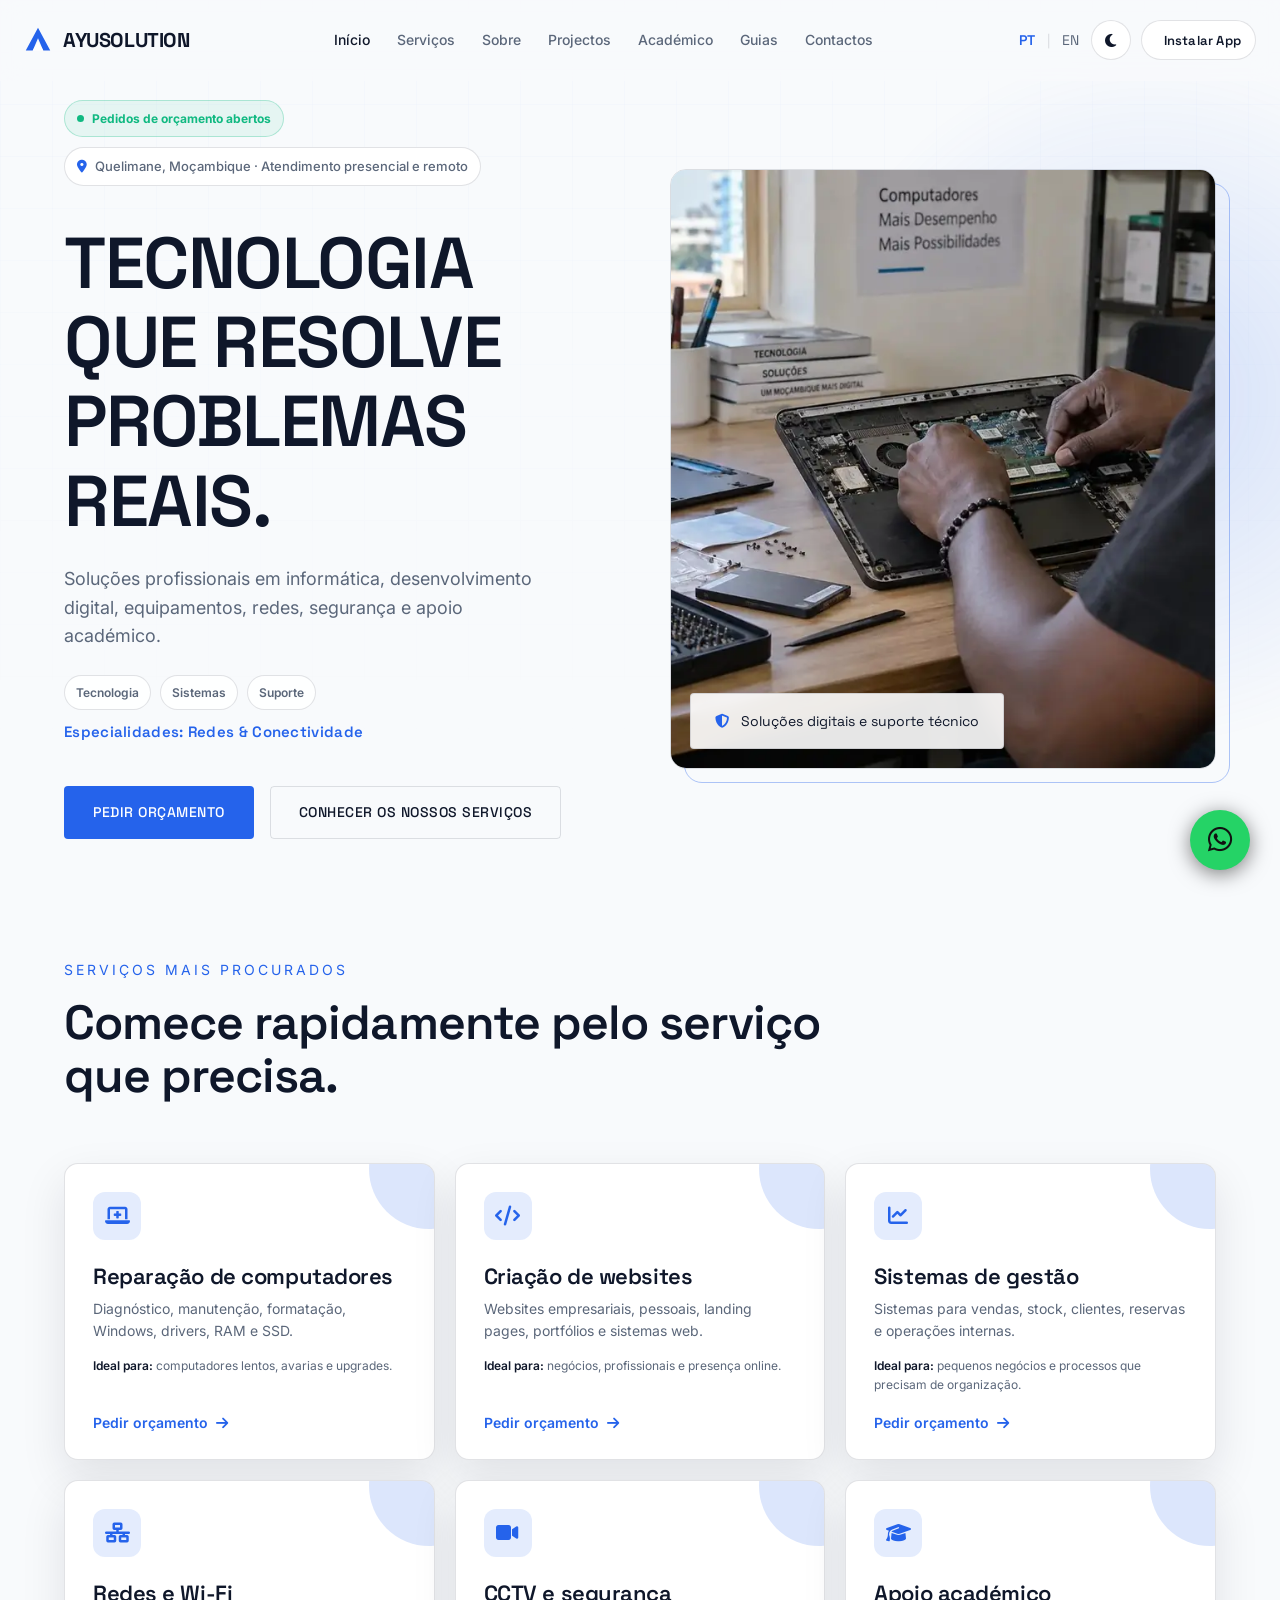
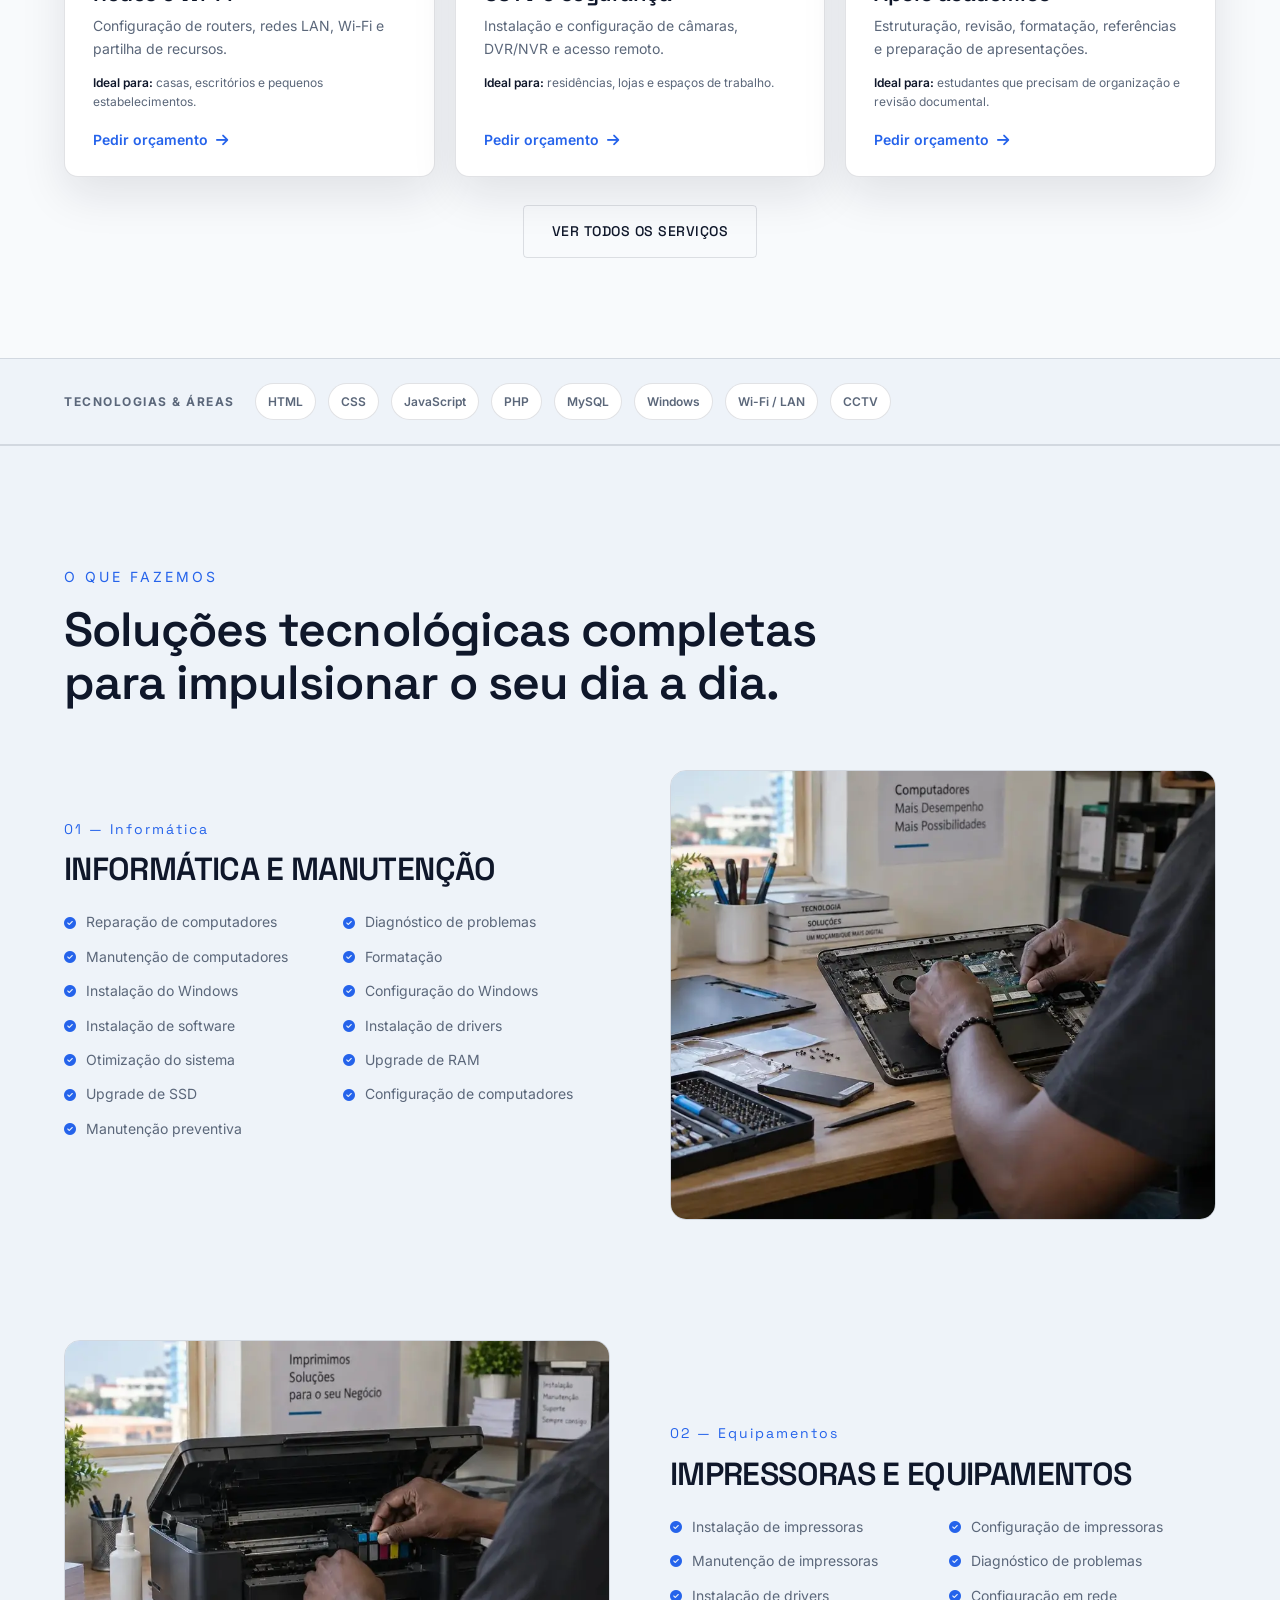
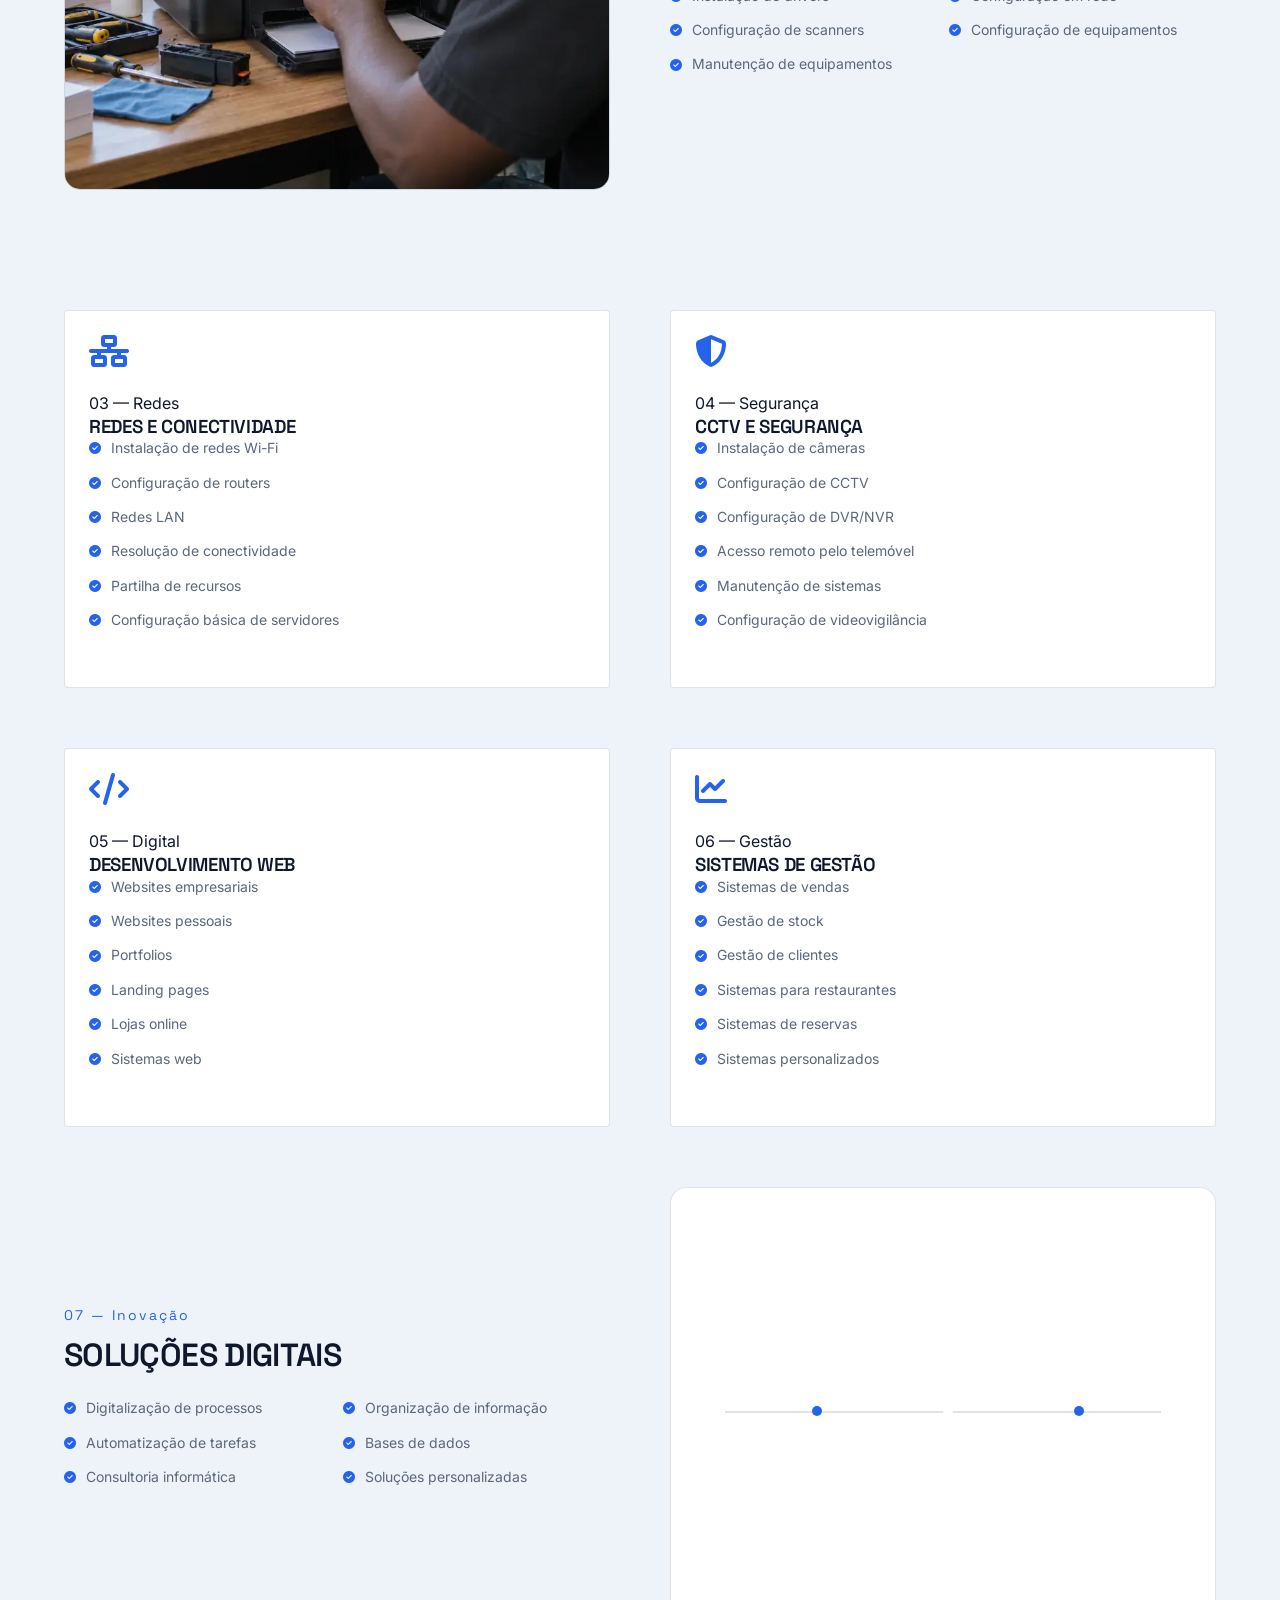
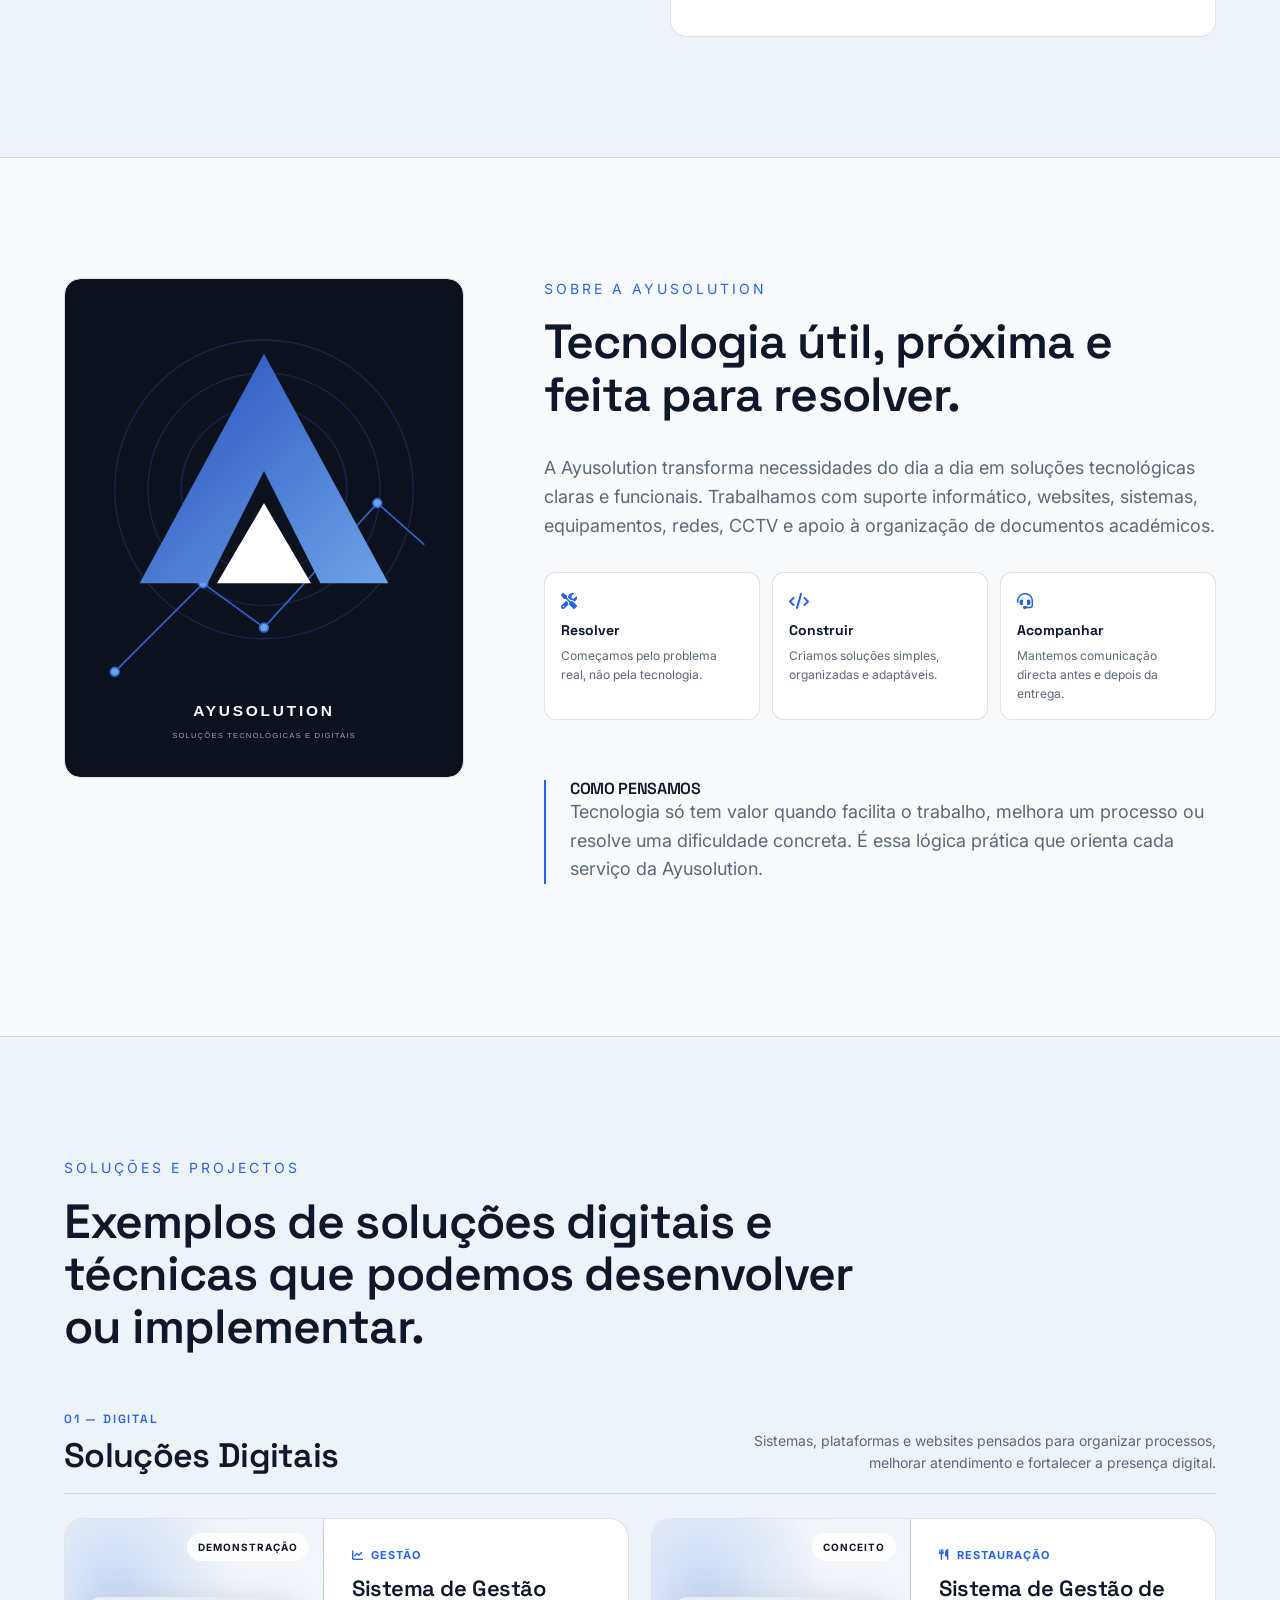
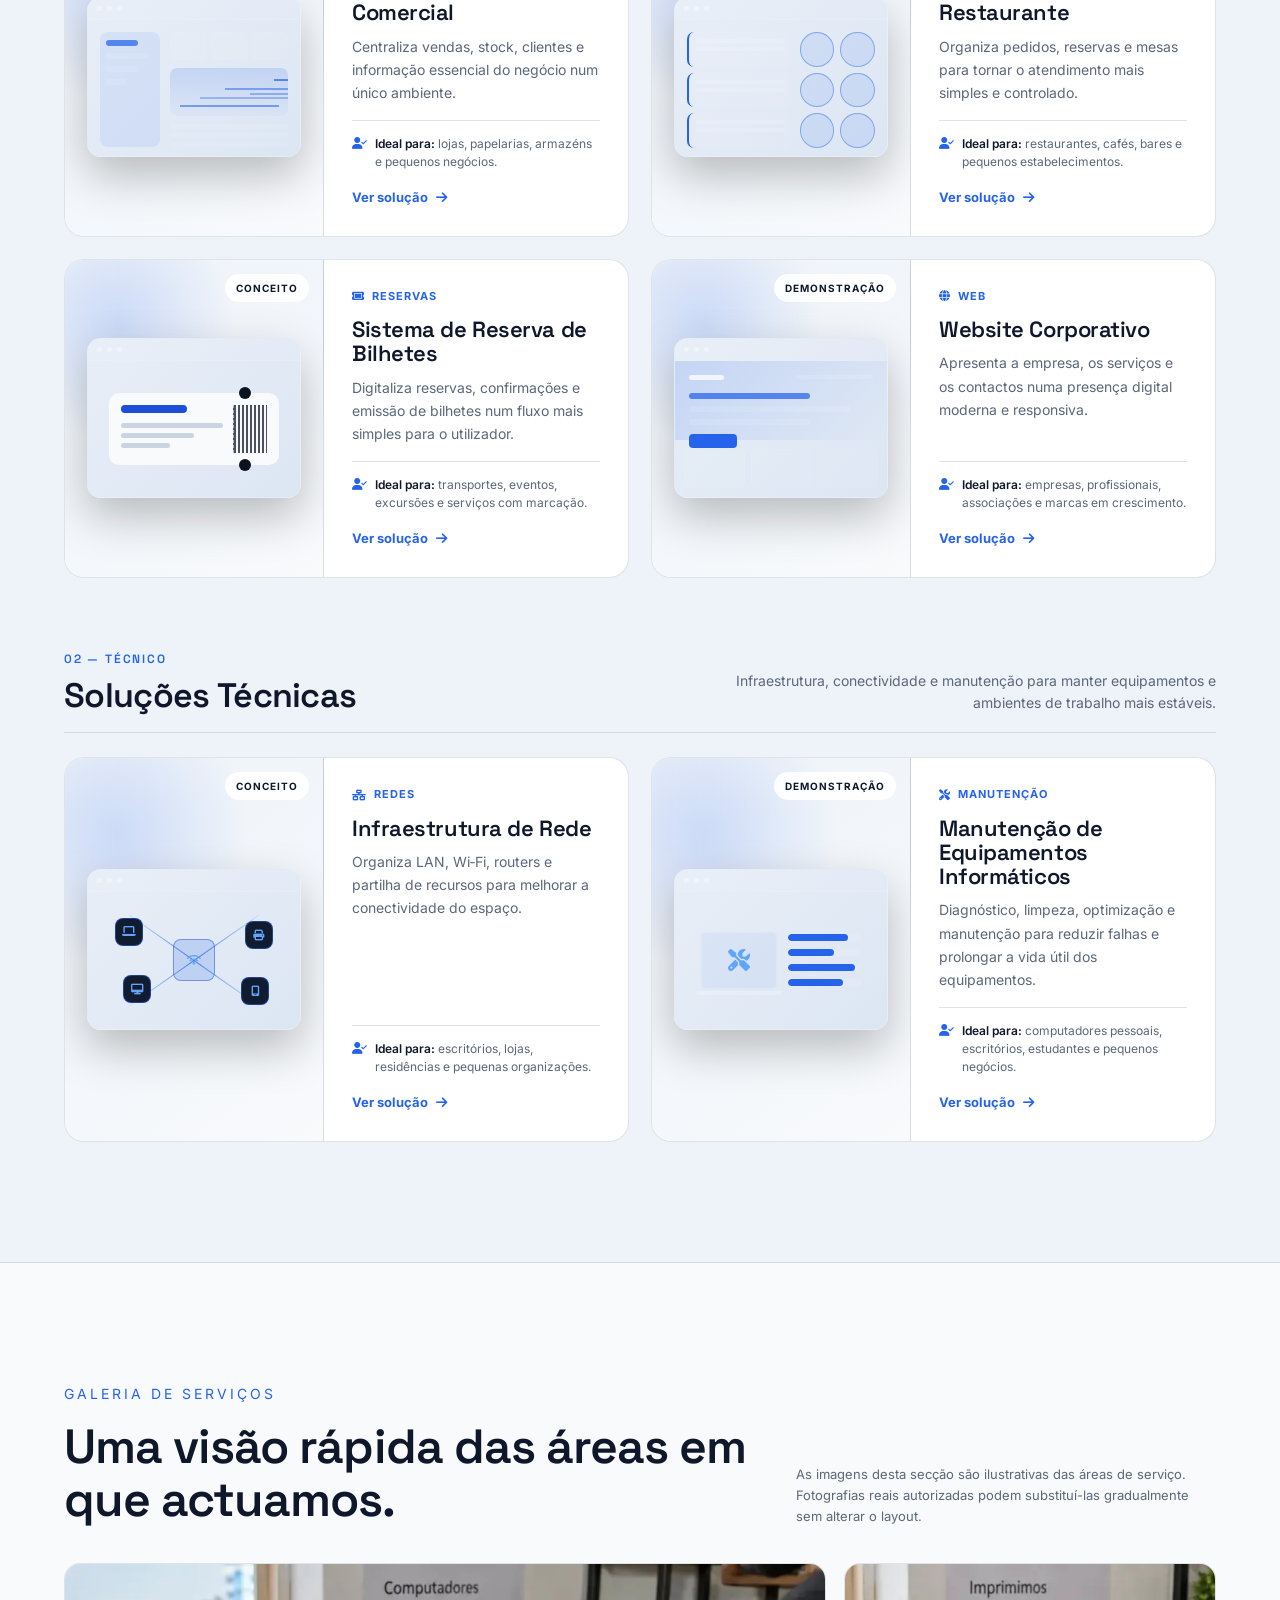
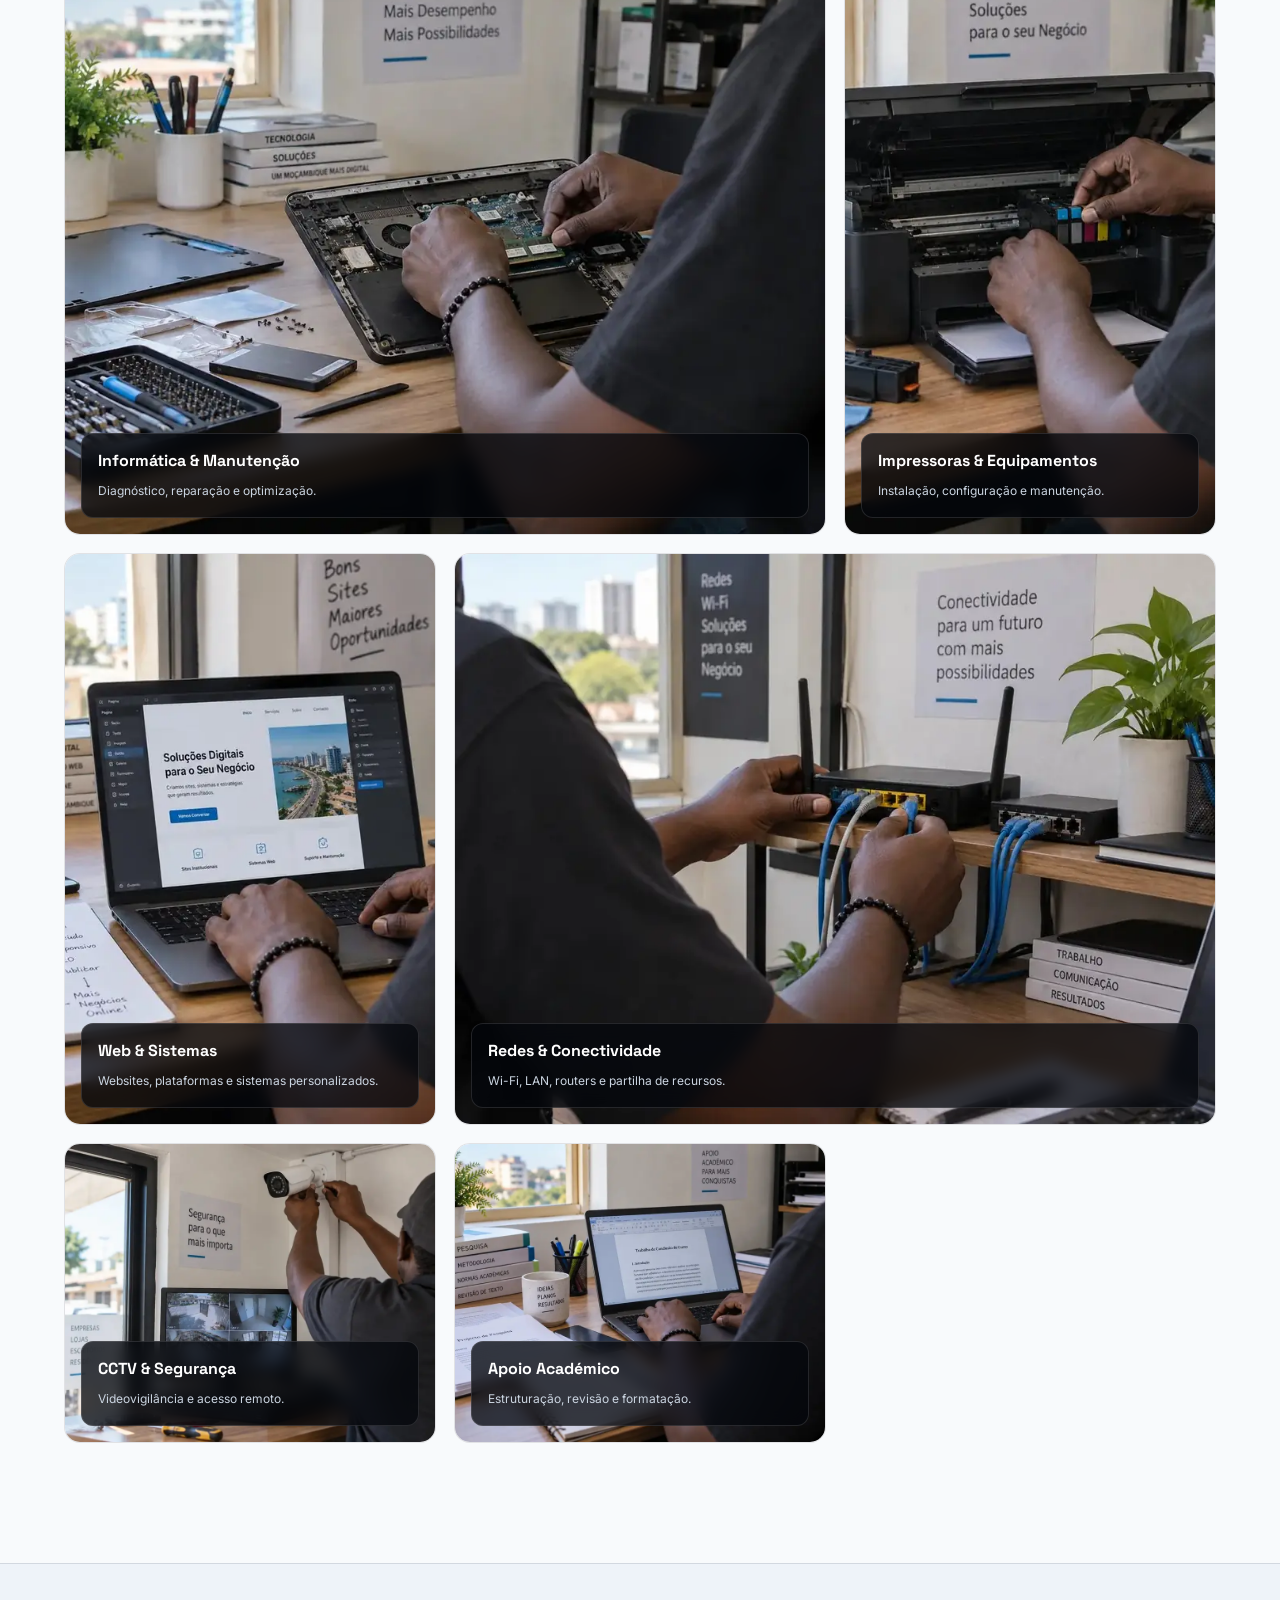
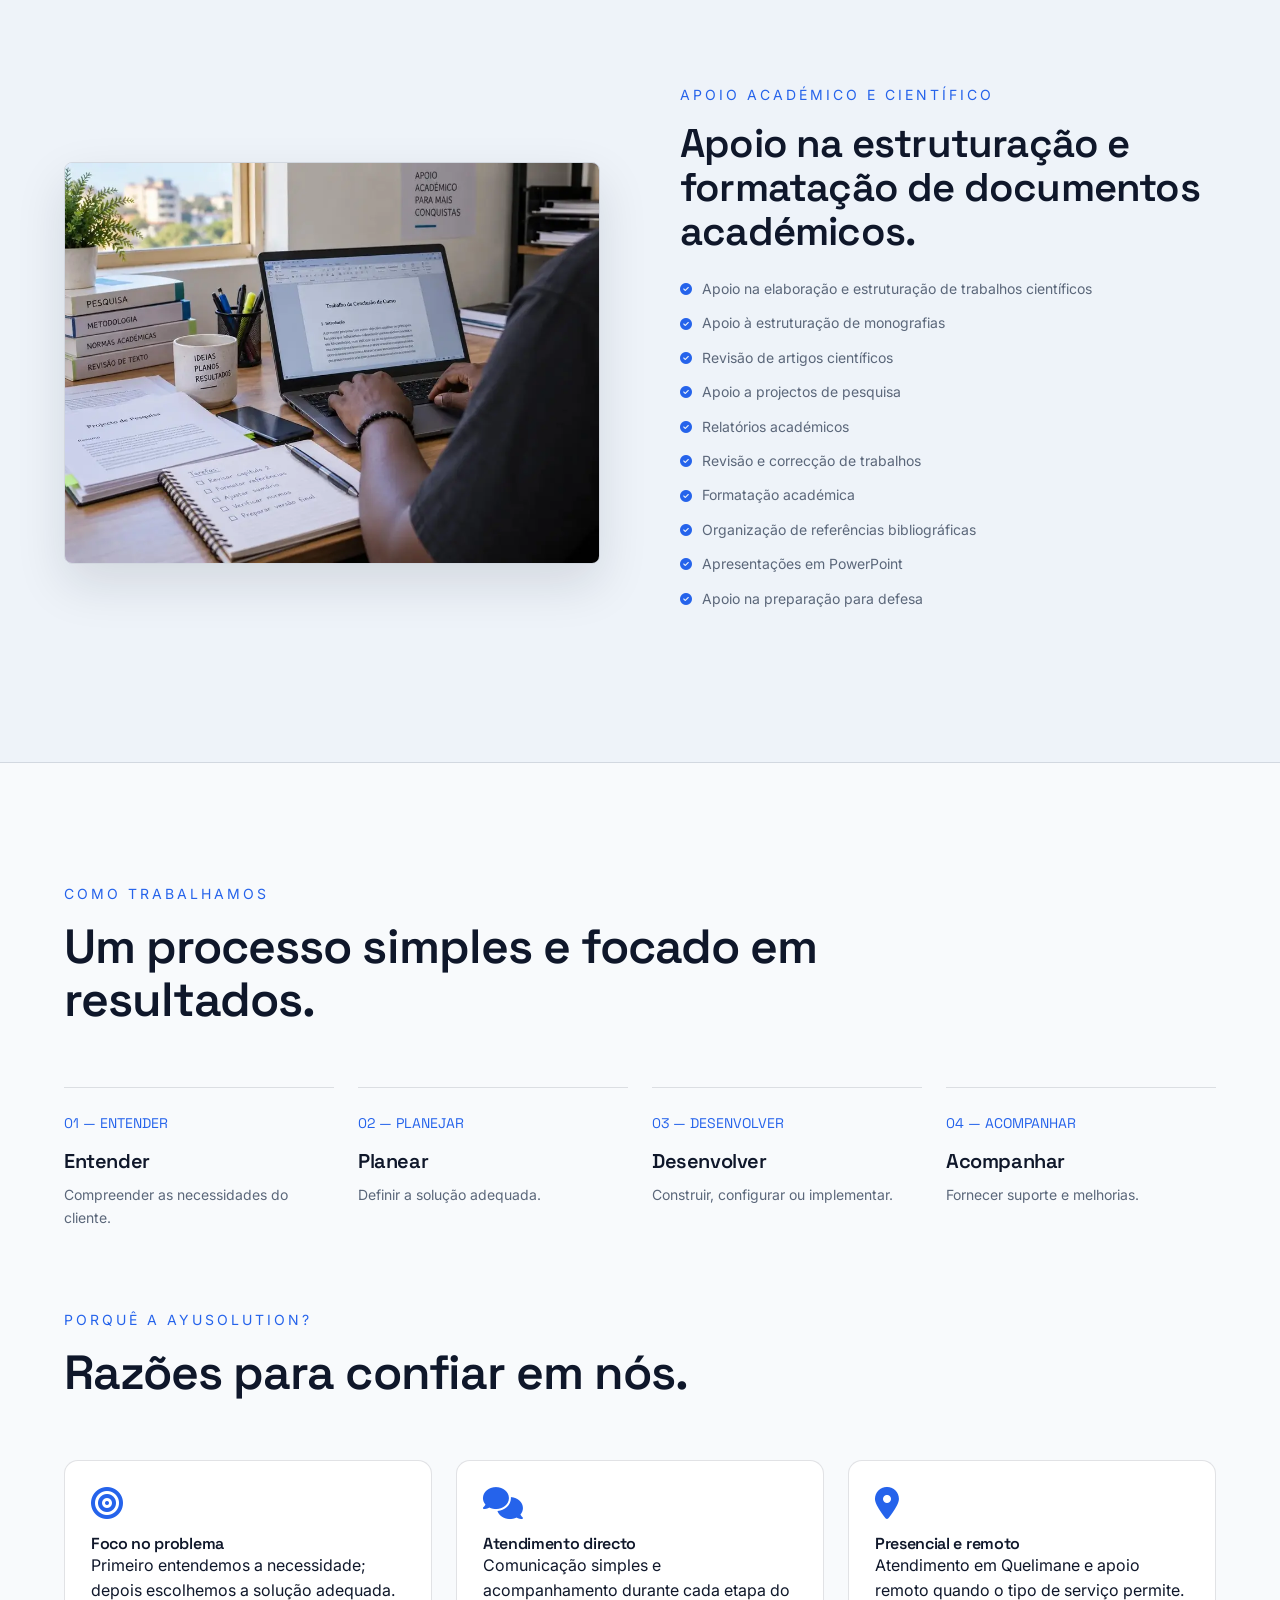
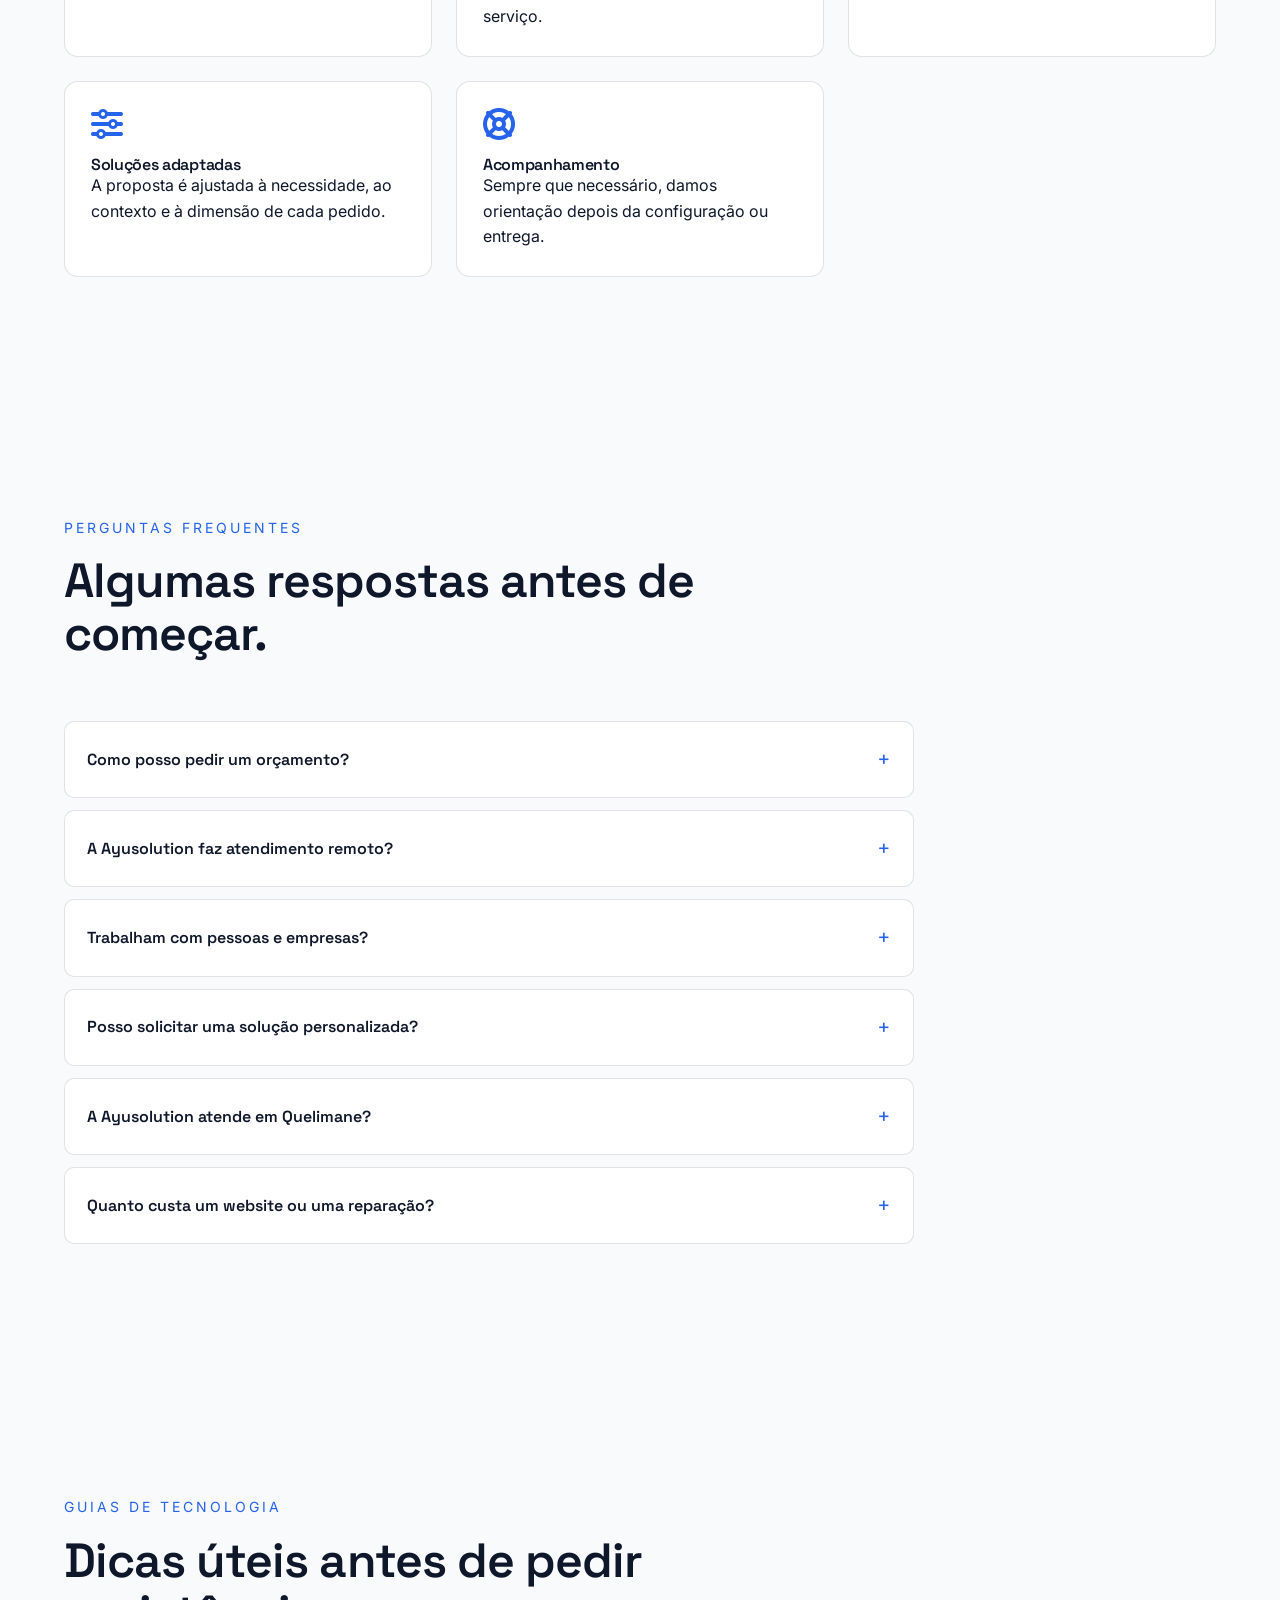
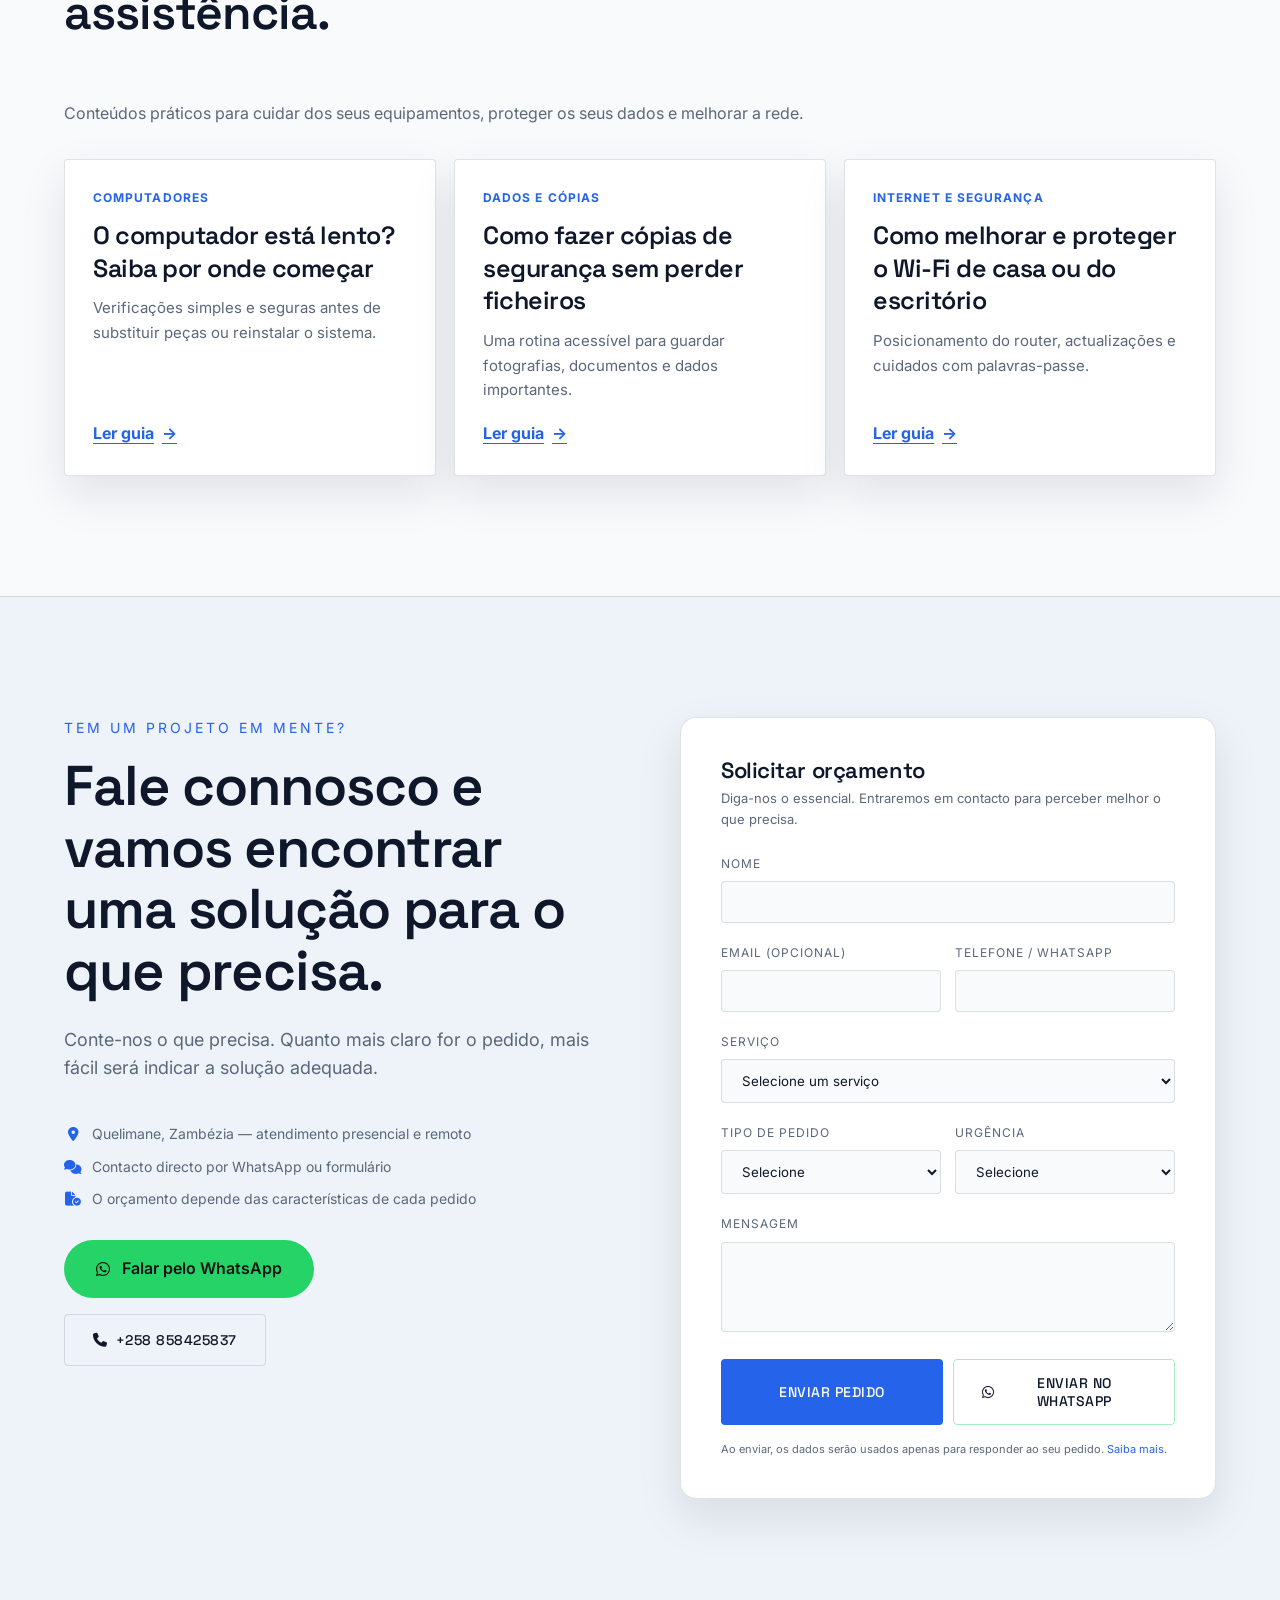
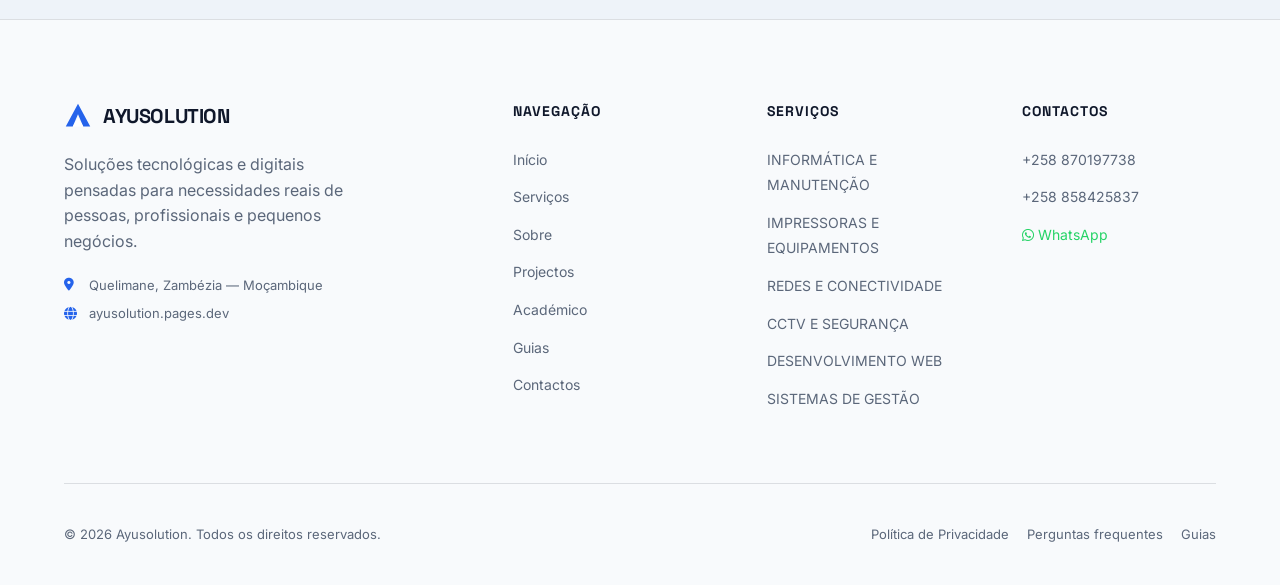
==== commit e261e7b9: "Optimize V13: mobile loading, accessibility, original guides, AdSense privacy and safe PWA cache" ====
--- a/index.html
+++ b/index.html
@@ -71,2158 +71,28 @@
     <!-- Fonts -->
     <link rel="preconnect" href="https://fonts.googleapis.com">
     <link rel="preconnect" href="https://fonts.gstatic.com" crossorigin>
-    <link href="https://fonts.googleapis.com/css2?family=Inter:wght@300;400;500;600;700&family=Space+Grotesk:wght@400;500;600;700&display=swap" rel="stylesheet">
-
-    <!-- Icons -->
-    <link rel="stylesheet" href="https://cdnjs.cloudflare.com/ajax/libs/font-awesome/6.5.1/css/all.min.css">
+    <link rel="preconnect" href="https://cdnjs.cloudflare.com" crossorigin>
+    <link rel="preload" as="style" href="https://fonts.googleapis.com/css2?family=Inter:wght@400;500;600;700&family=Space+Grotesk:wght@500;600;700&display=swap" onload="this.onload=null;this.rel='stylesheet'">
+    <noscript><link rel="stylesheet" href="https://fonts.googleapis.com/css2?family=Inter:wght@400;500;600;700&family=Space+Grotesk:wght@500;600;700&display=swap"></noscript>
+
+    <!-- Icons: load asynchronously so slow mobile networks do not block text rendering -->
+    <link rel="preload" as="style" href="https://cdnjs.cloudflare.com/ajax/libs/font-awesome/6.5.1/css/all.min.css" onload="this.onload=null;this.rel='stylesheet'">
+    <noscript><link rel="stylesheet" href="https://cdnjs.cloudflare.com/ajax/libs/font-awesome/6.5.1/css/all.min.css"></noscript>
 
     <!-- Theme bootstrap: starts in light mode on first visit, then remembers the user's choice -->
     <script>
         (() => {
-            const savedTheme = localStorage.getItem('ayusolution-theme-v10-light');
+            let savedTheme = null;
+            try { savedTheme = localStorage.getItem('ayusolution-theme-v10-light'); } catch (e) {}
             document.documentElement.setAttribute('data-theme', savedTheme || 'light');
         })();
     </script>
 
-    <style>
-        /* ========================================
-           AYUSOLUTION CSS 
-           1. ROOT VARIABLES & RESET
-           2. TYPOGRAPHY
-           3. LAYOUT & UTILITIES
-           4. HEADER & NAVIGATION
-           5. HERO SECTION
-           6. SERVICES SECTION
-           7. ABOUT & FOUNDER
-           8. PROJECTS SECTION
-           9. ACADEMIC SECTION
-           10. PROCESS & WHY US
-           11. CONTACT FORM
-           12. FOOTER
-           13. RESPONSIVE MEDIA QUERIES
-        ======================================== */
-
-        :root {
-            --bg-dark: #05070D;
-            --bg-surface: #0D1320;
-            --bg-card: #121826;
-            --color-primary: #2563EB;
-            --color-primary-hover: #1D4ED8;
-            --color-text: #FFFFFF;
-            --color-text-muted: #94A3B8;
-            --color-border: rgba(255, 255, 255, 0.08);
-            --font-heading: 'Space Grotesk', sans-serif;
-            --font-body: 'Inter', sans-serif;
-            --radius: 4px;
-            --transition: all 0.3s cubic-bezier(0.4, 0, 0.2, 1);
-        }
-
-        * {
-            margin: 0;
-            padding: 0;
-            box-sizing: border-box;
-        }
-
-        /* LIGHT / DARK THEME */
-        :root {
-            color-scheme: dark;
-            --header-bg: rgba(5, 7, 13, 0.80);
-            --header-bg-scrolled: rgba(5, 7, 13, 0.95);
-            --overlay-bg: rgba(13, 19, 32, 0.88);
-            --tag-bg: rgba(5, 7, 13, 0.82);
-            --shadow-soft: 0 18px 45px rgba(0, 0, 0, 0.22);
-            --logo-inner: #FFFFFF;
-        }
-
-        html[data-theme="light"] {
-            color-scheme: light;
-            --bg-dark: #F8FAFC;
-            --bg-surface: #EEF3F9;
-            --bg-card: #FFFFFF;
-            --color-primary: #2563EB;
-            --color-primary-hover: #1D4ED8;
-            --color-text: #0F172A;
-            --color-text-muted: #5B677A;
-            --color-border: rgba(15, 23, 42, 0.12);
-            --header-bg: rgba(248, 250, 252, 0.84);
-            --header-bg-scrolled: rgba(248, 250, 252, 0.96);
-            --overlay-bg: rgba(255, 255, 255, 0.90);
-            --tag-bg: rgba(255, 255, 255, 0.90);
-            --shadow-soft: 0 18px 45px rgba(15, 23, 42, 0.10);
-            --logo-inner: #FFFFFF;
-        }
-
-        body,
-        header,
-        .tech-card,
-        .project-card,
-        .why-card,
-        .contact-form,
-        .theme-toggle,
-        .popular-card,
-        .tech-chip,
-        .faq-item {
-            transition: background-color .3s ease, color .3s ease, border-color .3s ease, box-shadow .3s ease, transform .3s ease;
-        }
-
-        header { background: var(--header-bg); }
-        header.scrolled { background: var(--header-bg-scrolled); }
-        .hamburger { color: var(--color-text); }
-        .hero-tech-overlay { background: var(--overlay-bg); }
-        .project-tag { background: var(--tag-bg); color: var(--color-text); }
-        .form-group input, .form-group select, .form-group textarea { color: var(--color-text); }
-        .logo svg path:last-child { fill: var(--logo-inner); }
-
-        html[data-theme="light"] .project-img > div {
-            background: linear-gradient(135deg, #E8EEF7 0%, #DCE6F3 100%) !important;
-        }
-
-        /* PAGE PROGRESS */
-        .scroll-progress {
-            position: fixed;
-            inset: 0 auto auto 0;
-            width: 0;
-            height: 3px;
-            background: linear-gradient(90deg, var(--color-primary), #60A5FA);
-            z-index: 2000;
-            pointer-events: none;
-        }
-
-        /* THEME BUTTON */
-        .theme-toggle {
-            width: 40px;
-            height: 40px;
-            display: inline-flex;
-            align-items: center;
-            justify-content: center;
-            border: 1px solid var(--color-border);
-            border-radius: 50%;
-            background: var(--bg-card);
-            color: var(--color-text);
-            cursor: pointer;
-            font-size: 15px;
-        }
-
-        .theme-toggle:hover {
-            color: var(--color-primary);
-            border-color: var(--color-primary);
-            transform: translateY(-2px);
-        }
-
-
-        /* PWA INSTALL */
-        .install-app-btn {
-            min-height: 40px;
-            display: inline-flex;
-            align-items: center;
-            justify-content: center;
-            gap: 8px;
-            padding: 0 14px;
-            border: 1px solid var(--color-border);
-            border-radius: 999px;
-            background: var(--bg-card);
-            color: var(--color-text);
-            cursor: pointer;
-            font-family: var(--font-heading);
-            font-size: 13px;
-            font-weight: 600;
-            letter-spacing: 0.2px;
-            transition: var(--transition);
-            white-space: nowrap;
-        }
-
-        .install-app-btn i { font-size: 14px; }
-        .install-app-btn.available {
-            border-color: rgba(37, 99, 235, 0.35);
-            box-shadow: 0 0 0 4px rgba(37, 99, 235, 0.08);
-        }
-        .install-app-btn:hover { color: var(--color-primary); border-color: var(--color-primary); transform: translateY(-2px); }
-        .install-app-btn:focus-visible { outline: 2px solid var(--color-primary); outline-offset: 3px; }
-
-        .pwa-toast {
-            position: fixed;
-            left: 50%;
-            bottom: 26px;
-            transform: translate(-50%, 20px);
-            z-index: 2500;
-            max-width: min(92vw, 520px);
-            padding: 12px 16px;
-            border: 1px solid var(--color-border);
-            border-radius: 12px;
-            background: var(--bg-card);
-            color: var(--color-text);
-            box-shadow: var(--shadow-soft);
-            font-size: 13px;
-            opacity: 0;
-            visibility: hidden;
-            transition: opacity .25s ease, transform .25s ease, visibility .25s ease;
-        }
-
-        .pwa-toast.show { opacity: 1; visibility: visible; transform: translate(-50%, 0); }
-
-        @media (max-width: 768px) {
-            .pwa-toast { bottom: 82px; }
-            .install-app-btn { min-height: 38px; padding: 0 12px; }
-        }
-
-        /* HERO PERSONALIZATION */
-        .hero-location {
-            display: inline-flex;
-            align-items: center;
-            gap: 8px;
-            margin-bottom: 20px;
-            padding: 8px 12px;
-            border: 1px solid var(--color-border);
-            border-radius: 999px;
-            color: var(--color-text-muted);
-            background: var(--bg-card);
-            font-size: 13px;
-            font-weight: 500;
-        }
-
-        .hero-location i { color: var(--color-primary); }
-
-        .hero-rotator {
-            min-height: 32px;
-            margin: -18px 0 34px;
-            color: var(--color-primary);
-            font-family: var(--font-heading);
-            font-size: 15px;
-            font-weight: 600;
-            letter-spacing: .02em;
-        }
-
-        .hero-rotator .rotating-service {
-            display: inline-block;
-            transition: opacity .25s ease, transform .25s ease;
-        }
-
-        .hero-rotator .rotating-service.is-changing {
-            opacity: 0;
-            transform: translateY(6px);
-        }
-
-        /* POPULAR SERVICES */
-        #popular-services {
-            padding: 0 0 100px;
-            background: var(--bg-dark);
-        }
-
-        .popular-grid {
-            display: grid;
-            grid-template-columns: repeat(3, 1fr);
-            gap: 20px;
-        }
-
-        .popular-card {
-            position: relative;
-            overflow: hidden;
-            background: var(--bg-card);
-            border: 1px solid var(--color-border);
-            border-radius: 14px;
-            padding: 28px;
-            box-shadow: var(--shadow-soft);
-        }
-
-        .popular-card::before {
-            content: '';
-            position: absolute;
-            width: 120px;
-            height: 120px;
-            border-radius: 50%;
-            right: -55px;
-            top: -55px;
-            background: color-mix(in srgb, var(--color-primary) 16%, transparent);
-        }
-
-        .popular-card:hover {
-            transform: translateY(-6px);
-            border-color: var(--color-primary);
-        }
-
-        .popular-icon {
-            width: 48px;
-            height: 48px;
-            display: grid;
-            place-items: center;
-            border-radius: 12px;
-            margin-bottom: 24px;
-            background: color-mix(in srgb, var(--color-primary) 12%, transparent);
-            color: var(--color-primary);
-            font-size: 20px;
-        }
-
-        .popular-card h3 { font-size: 22px; margin-bottom: 10px; }
-        .popular-card p { color: var(--color-text-muted); font-size: 14px; margin-bottom: 22px; }
-
-        .text-link {
-            display: inline-flex;
-            align-items: center;
-            gap: 8px;
-            color: var(--color-primary);
-            font-weight: 600;
-            font-size: 14px;
-            cursor: pointer;
-            border: 0;
-            background: none;
-            font-family: var(--font-body);
-        }
-        .text-link:hover { gap: 12px; }
-
-        /* TECHNOLOGY STRIP */
-        .tech-strip {
-            border-top: 1px solid var(--color-border);
-            border-bottom: 1px solid var(--color-border);
-            background: var(--bg-surface);
-            padding: 24px 0;
-        }
-
-        .tech-strip-inner {
-            display: flex;
-            align-items: center;
-            gap: 12px;
-            flex-wrap: wrap;
-        }
-
-        .tech-strip-label {
-            color: var(--color-text-muted);
-            font-size: 12px;
-            font-weight: 700;
-            letter-spacing: 1.5px;
-            text-transform: uppercase;
-            margin-right: 8px;
-        }
-
-        .tech-chip {
-            border: 1px solid var(--color-border);
-            background: var(--bg-card);
-            color: var(--color-text-muted);
-            border-radius: 999px;
-            padding: 8px 12px;
-            font-size: 12px;
-            font-weight: 600;
-        }
-
-        .tech-chip:hover { color: var(--color-primary); border-color: var(--color-primary); }
-
-        /* FAQ */
-        #faq { background: var(--bg-dark); }
-        .faq-list { max-width: 850px; }
-        .faq-item {
-            border: 1px solid var(--color-border);
-            background: var(--bg-card);
-            border-radius: 10px;
-            margin-bottom: 12px;
-            overflow: hidden;
-        }
-        .faq-item summary {
-            list-style: none;
-            cursor: pointer;
-            padding: 20px 22px;
-            font-family: var(--font-heading);
-            font-weight: 600;
-            display: flex;
-            align-items: center;
-            justify-content: space-between;
-            gap: 18px;
-        }
-        .faq-item summary::-webkit-details-marker { display: none; }
-        .faq-item summary::after {
-            content: '+';
-            color: var(--color-primary);
-            font-size: 22px;
-            font-weight: 400;
-        }
-        .faq-item[open] summary::after { content: '–'; }
-        .faq-item p {
-            padding: 0 22px 22px;
-            color: var(--color-text-muted);
-            font-size: 14px;
-        }
-
-        /* PROJECT DETAILS MODAL */
-        .project-card { position: relative; }
-        .project-card:focus-visible { outline: 2px solid var(--color-primary); outline-offset: 4px; }
-        .project-more {
-            display: inline-flex; align-items: center; gap: 8px; margin-top: 16px;
-            color: var(--color-primary); font-size: 13px; font-weight: 700;
-        }
-        .project-card:hover .project-more { gap: 12px; }
-        .project-modal {
-            position: fixed; inset: 0; z-index: 3000; display: none;
-            align-items: center; justify-content: center; padding: 24px;
-            background: rgba(2, 6, 23, .78); backdrop-filter: blur(10px);
-        }
-        .project-modal.open { display: flex; }
-        .project-modal-dialog {
-            width: min(760px, 100%); max-height: min(820px, 92vh); overflow-y: auto;
-            background: var(--bg-card); color: var(--color-text); border: 1px solid var(--color-border);
-            border-radius: 18px; box-shadow: 0 30px 90px rgba(0,0,0,.38);
-        }
-        .project-modal-visual {
-            min-height: 240px; display: grid; place-items: center; position: relative; overflow: hidden;
-            background: radial-gradient(circle at 70% 20%, rgba(37,99,235,.35), transparent 45%), linear-gradient(135deg,#07111f,#111827);
-            border-radius: 18px 18px 0 0;
-        }
-        .project-modal-visual i { font-size: 70px; color: #60A5FA; }
-        .project-modal-close {
-            position: absolute; top: 16px; right: 16px; width: 42px; height: 42px;
-            border: 1px solid rgba(255,255,255,.16); border-radius: 50%;
-            background: rgba(5,7,13,.72); color: #fff; cursor: pointer; font-size: 18px;
-        }
-        .project-modal-content { padding: 30px; }
-        .project-modal-kicker {
-            display: inline-flex; padding: 6px 10px; border-radius: 999px;
-            background: rgba(37,99,235,.12); color: var(--color-primary);
-            font-size: 11px; font-weight: 800; letter-spacing: 1px; text-transform: uppercase;
-            margin-bottom: 14px;
-        }
-        .project-modal-content h3 { font-size: clamp(26px, 5vw, 38px); margin-bottom: 14px; }
-        .project-modal-summary { color: var(--color-text-muted); margin-bottom: 24px; font-size: 16px; }
-        .project-modal-grid {
-            display: grid; grid-template-columns: repeat(2, 1fr); gap: 18px; margin-bottom: 26px;
-        }
-        .project-modal-block {
-            padding: 18px; border: 1px solid var(--color-border); border-radius: 12px; background: var(--bg-dark);
-        }
-        .project-modal-block strong { display: block; margin-bottom: 8px; font-family: var(--font-heading); }
-        .project-modal-block p { color: var(--color-text-muted); font-size: 14px; }
-        .project-modal-actions { display: flex; gap: 12px; flex-wrap: wrap; }
-        body.modal-open { overflow: hidden; }
-
-        /* SERVICE GALLERY */
-        #gallery { background: var(--bg-dark); }
-        .gallery-head {
-            display: flex; align-items: end; justify-content: space-between; gap: 30px; margin-bottom: 36px;
-        }
-        .gallery-note { max-width: 420px; color: var(--color-text-muted); font-size: 13px; }
-        .gallery-grid {
-            display: grid; grid-template-columns: repeat(12, 1fr); gap: 18px;
-        }
-        .gallery-card {
-            grid-column: span 4; position: relative; min-height: 300px; overflow: hidden;
-            border: 1px solid var(--color-border); border-radius: 16px; background: var(--bg-card);
-        }
-        .gallery-card:nth-child(1), .gallery-card:nth-child(4) { grid-column: span 8; }
-        .gallery-card img { width: 100%; height: 100%; object-fit: cover; transition: transform .45s ease; }
-        .gallery-card:hover img { transform: scale(1.035); }
-        .hero-img-wrapper img { object-position: center; }
-        .service-visual img, .academic-visual img { object-position: center; }
-        .photo-note {
-            margin-top: 10px;
-            color: var(--color-text-muted);
-            font-size: 11px;
-            letter-spacing: .2px;
-        }
-        .gallery-caption {
-            position: absolute; inset: auto 16px 16px 16px; padding: 14px 16px;
-            border: 1px solid rgba(255,255,255,.12); border-radius: 12px;
-            background: rgba(5,7,13,.76); color: #fff; backdrop-filter: blur(8px);
-        }
-        .gallery-caption strong { display: block; font-family: var(--font-heading); margin-bottom: 3px; }
-        .gallery-caption span { font-size: 12px; color: #CBD5E1; }
-
-        /* MOBILE ACTION BAR */
-        .mobile-action-bar { display: none; }
-
-        /* IMAGE FALLBACKS */
-        .service-visual img, .hero-img-wrapper img, .founder-img img, .academic-visual img { background: var(--bg-card); }
-
-        /* BACK TO TOP */
-        .back-to-top {
-            position: fixed;
-            right: 30px;
-            bottom: 102px;
-            width: 46px;
-            height: 46px;
-            border-radius: 50%;
-            border: 1px solid var(--color-border);
-            background: var(--bg-card);
-            color: var(--color-text);
-            display: grid;
-            place-items: center;
-            cursor: pointer;
-            z-index: 998;
-            opacity: 0;
-            visibility: hidden;
-            transform: translateY(10px);
-            box-shadow: var(--shadow-soft);
-        }
-        .back-to-top.visible {
-            opacity: 1;
-            visibility: visible;
-            transform: translateY(0);
-        }
-        .back-to-top:hover { color: var(--color-primary); border-color: var(--color-primary); }
-
-        html {
-            scroll-behavior: smooth;
-            scroll-padding-top: 96px;
-        }
-
-        :where(a, button, input, select, textarea):focus-visible {
-            outline: 2px solid var(--color-primary);
-            outline-offset: 3px;
-        }
-
-        body {
-            background-color: var(--bg-dark);
-            color: var(--color-text);
-            font-family: var(--font-body);
-            line-height: 1.6;
-            overflow-x: hidden;
-        }
-
-        ::selection {
-            background: var(--color-primary);
-            color: #fff;
-        }
-
-        .skip-link {
-            position: fixed;
-            left: 16px;
-            top: 12px;
-            z-index: 3000;
-            padding: 10px 14px;
-            background: var(--color-primary);
-            color: #fff;
-            border-radius: 8px;
-            transform: translateY(-160%);
-            transition: transform .2s ease;
-        }
-        .skip-link:focus { transform: translateY(0); }
-
-        h1, h2, h3, h4 {
-            font-family: var(--font-heading);
-            font-weight: 600;
-            line-height: 1.1;
-            letter-spacing: -0.02em;
-        }
-
-        a {
-            color: inherit;
-            text-decoration: none;
-            transition: var(--transition);
-        }
-
-        img {
-            max-width: 100%;
-            display: block;
-        }
-
-        .container {
-            max-width: 1200px;
-            margin: 0 auto;
-            padding: 0 24px;
-        }
-
-        .btn {
-            display: inline-flex;
-            align-items: center;
-            justify-content: center;
-            gap: 8px;
-            padding: 14px 28px;
-            font-family: var(--font-heading);
-            font-weight: 500;
-            font-size: 14px;
-            letter-spacing: 0.5px;
-            text-transform: uppercase;
-            border-radius: var(--radius);
-            cursor: pointer;
-            border: 1px solid transparent;
-            transition: var(--transition);
-        }
-
-        .btn-primary {
-            background: var(--color-primary);
-            color: #fff;
-        }
-
-        .btn-primary:hover {
-            background: var(--color-primary-hover);
-            transform: translateY(-2px);
-        }
-
-        .btn-outline {
-            background: transparent;
-            color: var(--color-text);
-            border-color: var(--color-border);
-        }
-
-        .btn-outline:hover {
-            border-color: var(--color-primary);
-            color: var(--color-primary);
-        }
-
-        .section-padding {
-            padding: 120px 0;
-        }
-
-        .section-title {
-            font-size: 14px;
-            text-transform: uppercase;
-            letter-spacing: 3px;
-            color: var(--color-primary);
-            margin-bottom: 16px;
-            display: block;
-        }
-
-        .section-heading {
-            font-size: clamp(32px, 5vw, 48px);
-            margin-bottom: 60px;
-            max-width: 800px;
-        }
-
-        /* HEADER & NAVIGATION */
-        header {
-            position: fixed;
-            top: 0;
-            left: 0;
-            width: 100%;
-            z-index: 1000;
-            padding: 20px 0;
-            background: rgba(5, 7, 13, 0.8);
-            backdrop-filter: blur(12px);
-            border-bottom: 1px solid transparent;
-            transition: var(--transition);
-        }
-
-        header.scrolled {
-            padding: 12px 0;
-            border-bottom: 1px solid var(--color-border);
-            background: rgba(5, 7, 13, 0.95);
-        }
-
-        .nav-wrapper {
-            display: flex;
-            justify-content: space-between;
-            align-items: center;
-            gap: 24px;
-        }
-
-        header .container {
-            max-width: 1340px;
-        }
-
-        .logo {
-            display: flex;
-            align-items: center;
-            gap: 11px;
-            flex: 0 0 auto;
-            font-family: var(--font-heading);
-            font-weight: 700;
-            font-size: 20px;
-            letter-spacing: -0.02em;
-        }
-
-        .logo svg {
-            width: 28px;
-            height: 28px;
-        }
-
-        .nav-links {
-            display: flex;
-            gap: 27px;
-            list-style: none;
-            flex: 1 1 auto;
-            justify-content: center;
-            min-width: 0;
-        }
-
-        .nav-links a {
-            font-size: 14px;
-            font-weight: 500;
-            color: var(--color-text-muted);
-            position: relative;
-        }
-
-        .nav-links a:hover, .nav-links a.active {
-            color: var(--color-text);
-        }
-
-        .nav-links a::after {
-            content: '';
-            position: absolute;
-            bottom: -4px;
-            left: 0;
-            width: 0;
-            height: 2px;
-            background: var(--color-primary);
-            transition: var(--transition);
-        }
-
-        .nav-links a:hover::after {
-            width: 100%;
-        }
-
-        .nav-actions {
-            display: flex;
-            align-items: center;
-            gap: 12px;
-            flex: 0 0 auto;
-        }
-
-        .lang-switcher {
-            display: flex;
-            align-items: center;
-            gap: 8px;
-            font-family: var(--font-heading);
-            font-size: 14px;
-            cursor: pointer;
-        }
-
-        .lang-switcher span {
-            color: var(--color-text-muted);
-            padding: 2px;
-            transition: var(--transition);
-        }
-
-        .lang-switcher span:hover {
-            color: var(--color-text);
-        }
-
-        .lang-switcher span.active {
-            color: var(--color-primary);
-            font-weight: 600;
-        }
-
-        .hamburger {
-            display: none;
-            background: none;
-            border: none;
-            color: #fff;
-            font-size: 24px;
-            cursor: pointer;
-        }
-
-        /* HERO SECTION */
-        #home {
-            min-height: 100vh;
-            display: flex;
-            align-items: center;
-            padding-top: 100px;
-            position: relative;
-            overflow: hidden;
-        }
-
-        .hero-grid {
-            display: grid;
-            grid-template-columns: 1fr 1fr;
-            gap: 60px;
-            align-items: center;
-        }
-
-        .hero-text h1 {
-            font-size: clamp(40px, 6vw, 72px);
-            margin-bottom: 24px;
-        }
-
-        .hero-text p {
-            font-size: 18px;
-            color: var(--color-text-muted);
-            margin-bottom: 40px;
-            max-width: 500px;
-        }
-
-        .hero-buttons {
-            display: flex;
-            gap: 16px;
-            flex-wrap: wrap;
-        }
-
-        .hero-visual {
-            position: relative;
-            height: 600px;
-        }
-
-        .hero-img-wrapper {
-            position: absolute;
-            top: 0;
-            left: 0;
-            width: 100%;
-            height: 100%;
-            border-radius: var(--radius);
-            overflow: hidden;
-            border: 1px solid var(--color-border);
-        }
-
-        .hero-img-wrapper img {
-            width: 100%;
-            height: 100%;
-            object-fit: cover;
-        }
-
-        .hero-tech-overlay {
-            position: absolute;
-            bottom: 20px;
-            left: 20px;
-            background: rgba(13, 19, 32, 0.85);
-            backdrop-filter: blur(8px);
-            border: 1px solid var(--color-border);
-            padding: 16px 24px;
-            border-radius: var(--radius);
-            font-family: var(--font-heading);
-            font-size: 14px;
-            display: flex;
-            align-items: center;
-            gap: 12px;
-        }
-
-        .pulse-dot {
-            width: 8px;
-            height: 8px;
-            background: #10B981;
-            border-radius: 50%;
-            box-shadow: 0 0 0 0 rgba(16, 185, 129, 0.7);
-            animation: pulse 2s infinite;
-        }
-
-        @keyframes pulse {
-            0% { box-shadow: 0 0 0 0 rgba(16, 185, 129, 0.7); }
-            70% { box-shadow: 0 0 0 10px rgba(16, 185, 129, 0); }
-            100% { box-shadow: 0 0 0 0 rgba(16, 185, 129, 0); }
-        }
-
-        /* SERVICES SECTION */
-        #services {
-            background: var(--bg-surface);
-            border-top: 1px solid var(--color-border);
-            border-bottom: 1px solid var(--color-border);
-        }
-
-        .service-row {
-            display: grid;
-            grid-template-columns: 1fr 1fr;
-            gap: 60px;
-            margin-bottom: 120px;
-            align-items: center;
-        }
-
-        .service-row:last-child {
-            margin-bottom: 0;
-        }
-
-        .service-row.reverse .service-content {
-            order: 2;
-        }
-
-        .service-content .service-num {
-            font-family: var(--font-heading);
-            color: var(--color-primary);
-            font-size: 14px;
-            letter-spacing: 2px;
-            display: block;
-            margin-bottom: 12px;
-        }
-
-        .service-content h3 {
-            font-size: 32px;
-            margin-bottom: 24px;
-        }
-
-        .service-list {
-            list-style: none;
-            display: grid;
-            grid-template-columns: 1fr 1fr;
-            gap: 12px;
-            margin-bottom: 32px;
-        }
-
-        .service-list li {
-            display: flex;
-            align-items: center;
-            gap: 10px;
-            color: var(--color-text-muted);
-            font-size: 14px;
-        }
-
-        .service-list li i {
-            color: var(--color-primary);
-            font-size: 12px;
-        }
-
-        .service-visual {
-            height: 450px;
-            position: relative;
-            border-radius: var(--radius);
-            overflow: hidden;
-            border: 1px solid var(--color-border);
-        }
-
-        .service-visual img {
-            width: 100%;
-            height: 100%;
-            object-fit: cover;
-        }
-
-        .tech-card {
-            background: var(--bg-card);
-            border: 1px solid var(--color-border);
-            padding: 24px;
-            border-radius: var(--radius);
-            display: flex;
-            flex-direction: column;
-            justify-content: space-between;
-            height: 100%;
-        }
-
-        .tech-icon {
-            font-size: 32px;
-            color: var(--color-primary);
-            margin-bottom: 24px;
-        }
-
-        /* ABOUT SECTION */
-        #about {
-            position: relative;
-        }
-
-        .about-grid {
-            display: grid;
-            grid-template-columns: 400px 1fr;
-            gap: 80px;
-            align-items: start;
-        }
-
-        .founder-img {
-            position: relative;
-            height: 500px;
-            border-radius: var(--radius);
-            overflow: hidden;
-            border: 1px solid var(--color-border);
-        }
-
-        .founder-img img {
-            width: 100%;
-            height: 100%;
-            object-fit: cover;
-            filter: grayscale(20%);
-        }
-
-        .about-text h2 {
-            font-size: clamp(32px, 4vw, 48px);
-            margin-bottom: 32px;
-        }
-
-        .about-text p {
-            color: var(--color-text-muted);
-            font-size: 18px;
-            margin-bottom: 32px;
-        }
-
-        .founder-subtitle {
-            border-left: 2px solid var(--color-primary);
-            padding-left: 24px;
-            margin-top: 60px;
-        }
-
-        /* PROJECTS / SOLUTIONS SHOWCASE */
-        #projects {
-            background: var(--bg-surface);
-            border-top: 1px solid var(--color-border);
-            border-bottom: 1px solid var(--color-border);
-        }
-
-        .projects-intro {
-            display: block;
-            margin-bottom: 56px;
-        }
-
-        .projects-intro .section-heading {
-            margin-bottom: 0;
-        }
-
-        .projects-note {
-            border: 1px solid var(--color-border);
-            background: var(--bg-card);
-            border-radius: 18px;
-            padding: 18px 20px;
-            color: var(--color-text-muted);
-            font-size: 14px;
-            line-height: 1.6;
-        }
-
-        .projects-note i {
-            color: var(--color-primary);
-            margin-right: 8px;
-        }
-
-        .project-category + .project-category {
-            margin-top: 72px;
-        }
-
-        .project-category-header {
-            display: flex;
-            justify-content: space-between;
-            align-items: end;
-            gap: 24px;
-            margin-bottom: 24px;
-            padding-bottom: 18px;
-            border-bottom: 1px solid var(--color-border);
-        }
-
-        .project-category-kicker {
-            display: block;
-            color: var(--color-primary);
-            font-family: var(--font-heading);
-            font-weight: 600;
-            font-size: 12px;
-            letter-spacing: 1.8px;
-            text-transform: uppercase;
-            margin-bottom: 8px;
-        }
-
-        .project-category-header h3 {
-            font-size: clamp(24px, 3vw, 34px);
-            margin: 0;
-        }
-
-        .project-category-header p {
-            margin: 0;
-            max-width: 520px;
-            color: var(--color-text-muted);
-            font-size: 14px;
-            text-align: right;
-        }
-
-        .projects-grid {
-            display: grid;
-            grid-template-columns: repeat(2, minmax(0, 1fr));
-            gap: 22px;
-        }
-
-        .project-card {
-            position: relative;
-            display: grid;
-            grid-template-columns: 0.92fr 1.08fr;
-            min-height: 310px;
-            background: var(--bg-card);
-            border: 1px solid var(--color-border);
-            border-radius: 20px;
-            overflow: hidden;
-            transition: var(--transition);
-            cursor: pointer;
-        }
-
-        .project-card:hover {
-            transform: translateY(-4px);
-            border-color: rgba(37, 99, 235, 0.65);
-            box-shadow: 0 18px 40px rgba(0, 0, 0, 0.14);
-        }
-
-        .project-card:focus-visible {
-            outline: 2px solid var(--color-primary);
-            outline-offset: 4px;
-        }
-
-        .project-img {
-            min-height: 100%;
-            position: relative;
-            overflow: hidden;
-            background:
-                radial-gradient(circle at 20% 20%, rgba(37,99,235,.18), transparent 36%),
-                linear-gradient(145deg, var(--bg-surface), var(--bg-dark));
-            border-right: 1px solid var(--color-border);
-            display: flex;
-            align-items: center;
-            justify-content: center;
-            padding: 28px 22px;
-        }
-
-        .project-img::after {
-            content: '';
-            position: absolute;
-            inset: 0;
-            background-image: linear-gradient(rgba(255,255,255,.025) 1px, transparent 1px), linear-gradient(90deg, rgba(255,255,255,.025) 1px, transparent 1px);
-            background-size: 24px 24px;
-            pointer-events: none;
-        }
-
-        .project-tag {
-            position: absolute;
-            top: 14px;
-            right: 14px;
-            z-index: 3;
-            background: rgba(5, 7, 13, 0.84);
-            color: #fff;
-            padding: 5px 10px;
-            font-size: 10px;
-            font-weight: 700;
-            text-transform: uppercase;
-            letter-spacing: 1px;
-            border-radius: 50px;
-            border: 1px solid rgba(255,255,255,.12);
-            backdrop-filter: blur(8px);
-        }
-
-        .project-preview {
-            width: 100%;
-            max-width: 230px;
-            aspect-ratio: 4 / 3;
-            position: relative;
-            z-index: 2;
-            border: 1px solid rgba(255,255,255,.12);
-            border-radius: 14px;
-            background: #0b1220;
-            box-shadow: 0 18px 45px rgba(0,0,0,.25);
-            overflow: hidden;
-            transition: transform .35s ease;
-        }
-
-        .project-card:hover .project-preview { transform: translateY(-3px) scale(1.015); }
-
-        .preview-topbar {
-            height: 22px;
-            display: flex;
-            align-items: center;
-            gap: 5px;
-            padding: 0 9px;
-            background: rgba(255,255,255,.055);
-            border-bottom: 1px solid rgba(255,255,255,.08);
-        }
-
-        .preview-topbar span {
-            width: 5px;
-            height: 5px;
-            border-radius: 50%;
-            background: rgba(255,255,255,.34);
-        }
-
-        .preview-body { position: relative; height: calc(100% - 22px); padding: 12px; }
-        .preview-line { height: 6px; border-radius: 99px; background: rgba(255,255,255,.10); margin-bottom: 7px; }
-        .preview-line.blue { background: rgba(37,99,235,.72); }
-        .preview-line.sm { width: 42%; }
-        .preview-line.md { width: 66%; }
-        .preview-line.lg { width: 88%; }
-
-        .dashboard-preview .preview-body { display: grid; grid-template-columns: 32% 1fr; gap: 10px; }
-        .dashboard-preview .mock-sidebar { border-radius: 8px; background: rgba(37,99,235,.09); padding: 8px 6px; }
-        .dashboard-preview .mock-content { min-width: 0; }
-        .mock-stats { display: grid; grid-template-columns: repeat(3, 1fr); gap: 5px; margin-bottom: 8px; }
-        .mock-stat { height: 28px; border-radius: 6px; background: rgba(255,255,255,.07); border: 1px solid rgba(255,255,255,.05); }
-        .mock-chart { height: 48px; border-radius: 7px; background: linear-gradient(180deg, rgba(37,99,235,.16), rgba(37,99,235,.03)); position: relative; overflow: hidden; }
-        .mock-chart::before { content:''; position:absolute; left:8%; right:8%; bottom:9px; height:2px; background:rgba(37,99,235,.55); box-shadow: 20px -8px 0 rgba(37,99,235,.35), 45px -17px 0 rgba(37,99,235,.5), 70px -12px 0 rgba(37,99,235,.4), 94px -26px 0 rgba(37,99,235,.7); }
-        .mock-table { margin-top: 8px; display:grid; gap:4px; }
-        .mock-table span { height:5px; border-radius:4px; background:rgba(255,255,255,.07); }
-
-        .restaurant-preview .preview-body { display:grid; grid-template-columns: 1fr 40%; gap: 8px; }
-        .order-list { display:grid; gap:6px; }
-        .order-item { border-radius:7px; background:rgba(255,255,255,.06); padding:7px; border-left:2px solid var(--color-primary); }
-        .order-item span { display:block; height:4px; border-radius:4px; background:rgba(255,255,255,.12); margin-bottom:4px; }
-        .table-map { display:grid; grid-template-columns:repeat(2,1fr); gap:6px; align-content:start; }
-        .table-map span { aspect-ratio:1; border-radius:50%; border:1px solid rgba(37,99,235,.45); background:rgba(37,99,235,.10); }
-
-        .ticket-preview .preview-body { display:flex; align-items:center; justify-content:center; }
-        .ticket-shell { width:90%; background:#f8fafc; color:#0f172a; border-radius:10px; padding:12px; display:grid; grid-template-columns:1fr 34px; gap:10px; position:relative; }
-        .ticket-shell::before, .ticket-shell::after { content:''; position:absolute; width:12px; height:12px; border-radius:50%; background:#0b1220; right:28px; }
-        .ticket-shell::before { top:-6px; } .ticket-shell::after { bottom:-6px; }
-        .ticket-main .ticket-title { height:8px; width:65%; background:#1d4ed8; border-radius:4px; margin-bottom:10px; }
-        .ticket-main span { display:block; height:5px; background:#cbd5e1; border-radius:4px; margin:5px 0; }
-        .ticket-code { border-left:1px dashed #94a3b8; background:repeating-linear-gradient(90deg,#111827 0 2px,transparent 2px 4px); opacity:.75; }
-
-        .website-preview .preview-body { padding:0; }
-        .website-hero { height:58%; padding:14px; background:linear-gradient(135deg, rgba(37,99,235,.18), rgba(255,255,255,.02)); }
-        .website-nav { display:flex; justify-content:space-between; align-items:center; margin-bottom:13px; }
-        .website-nav b { width:35px; height:5px; border-radius:4px; background:#fff; opacity:.75; }
-        .website-nav span { width:42%; height:4px; border-radius:4px; background:rgba(255,255,255,.12); }
-        .website-hero .cta-mini { width:48px; height:14px; border-radius:4px; background:#2563eb; margin-top:9px; }
-        .website-cards { height:42%; display:grid; grid-template-columns:repeat(3,1fr); gap:6px; padding:9px; }
-        .website-cards span { border-radius:6px; background:rgba(255,255,255,.06); border:1px solid rgba(255,255,255,.05); }
-
-        .network-preview .preview-body { display:flex; align-items:center; justify-content:center; }
-        .network-map { width:100%; height:100%; position:relative; }
-        .network-node { position:absolute; width:28px; height:28px; border-radius:8px; border:1px solid rgba(37,99,235,.55); background:#111c31; display:flex; align-items:center; justify-content:center; color:#60a5fa; font-size:11px; z-index:2; }
-        .network-node.main { width:42px; height:42px; left:50%; top:50%; transform:translate(-50%,-50%); background:rgba(37,99,235,.18); }
-        .network-node.n1 { left:8%; top:12%; } .network-node.n2 { right:8%; top:15%; } .network-node.n3 { left:12%; bottom:12%; } .network-node.n4 { right:10%; bottom:10%; }
-        .network-line { position:absolute; left:50%; top:50%; width:42%; height:1px; background:linear-gradient(90deg,rgba(37,99,235,.75),rgba(37,99,235,.12)); transform-origin:left center; }
-        .network-line.l1 { transform:rotate(-145deg); } .network-line.l2 { transform:rotate(-35deg); } .network-line.l3 { transform:rotate(145deg); } .network-line.l4 { transform:rotate(35deg); }
-
-        .maintenance-preview .preview-body { display:flex; align-items:center; justify-content:center; }
-        .diagnostic-box { width:86%; display:grid; grid-template-columns:48% 1fr; gap:10px; align-items:center; }
-        .laptop-mini { aspect-ratio:4/3; border:2px solid rgba(255,255,255,.18); border-radius:6px; position:relative; background:rgba(37,99,235,.06); }
-        .laptop-mini::after { content:''; position:absolute; width:116%; height:4px; border-radius:0 0 8px 8px; background:rgba(255,255,255,.2); left:-8%; bottom:-7px; }
-        .laptop-mini i { position:absolute; inset:0; display:flex; align-items:center; justify-content:center; color:#60a5fa; font-size:22px; }
-        .diagnostic-bars { display:grid; gap:8px; }
-        .diagnostic-bars span { display:block; height:7px; background:rgba(255,255,255,.08); border-radius:6px; overflow:hidden; }
-        .diagnostic-bars span::after { content:''; display:block; height:100%; width:var(--w,65%); background:#2563eb; border-radius:inherit; }
-
-        .project-info {
-            padding: 28px;
-            display: flex;
-            flex-direction: column;
-            justify-content: center;
-            min-width: 0;
-        }
-
-        .project-type {
-            display:inline-flex;
-            align-items:center;
-            gap:7px;
-            width:max-content;
-            max-width:100%;
-            color:var(--color-primary);
-            font-size:11px;
-            font-weight:700;
-            letter-spacing:1px;
-            text-transform:uppercase;
-            margin-bottom:12px;
-        }
-
-        .project-info h4 {
-            font-size: 22px;
-            margin-bottom: 10px;
-        }
-
-        .project-info > p {
-            color: var(--color-text-muted);
-            font-size: 14px;
-            line-height: 1.65;
-            margin-bottom: 16px;
-        }
-
-        .project-fit {
-            display:flex;
-            gap:8px;
-            align-items:flex-start;
-            padding-top:14px;
-            margin-top:auto;
-            border-top:1px solid var(--color-border);
-            color:var(--color-text-muted);
-            font-size:12px;
-            line-height:1.5;
-        }
-
-        .project-fit i { color:var(--color-primary); margin-top:2px; }
-        .project-fit strong { color:var(--color-text); font-weight:600; }
-
-        .project-more {
-            display:inline-flex;
-            align-items:center;
-            gap:8px;
-            margin-top:16px;
-            color:var(--color-primary);
-            font-size:13px;
-            font-weight:700;
-            transition:var(--transition);
-        }
-
-        .project-card:hover .project-more { gap:12px; }
-
-        @media (max-width: 1180px) {
-            .project-card { grid-template-columns: 1fr; }
-            .project-img { min-height: 210px; border-right:0; border-bottom:1px solid var(--color-border); }
-            .project-preview { max-width: 260px; }
-        }
-
-        @media (max-width: 820px) {
-            .projects-intro { grid-template-columns: 1fr; align-items:start; }
-            .project-category-header { align-items:flex-start; flex-direction:column; }
-            .project-category-header p { text-align:left; }
-            .projects-grid { grid-template-columns: 1fr; }
-            .project-card { grid-template-columns: 0.95fr 1.05fr; min-height:290px; }
-            .project-img { min-height:100%; border-right:1px solid var(--color-border); border-bottom:0; }
-        }
-
-        @media (max-width: 620px) {
-            .project-card { grid-template-columns:1fr; }
-            .project-img { min-height:205px; border-right:0; border-bottom:1px solid var(--color-border); }
-            .project-info { padding:22px; }
-            .project-category + .project-category { margin-top:52px; }
-        }
-
-        /* ACADEMIC SECTION */
-        #academic {
-            background: var(--bg-surface);
-            border-top: 1px solid var(--color-border);
-            border-bottom: 1px solid var(--color-border);
-        }
-
-        .academic-layout {
-            display: grid;
-            grid-template-columns: 1fr 1fr;
-            gap: 80px;
-            align-items: center;
-        }
-
-        .academic-visual {
-            position: relative;
-            border-radius: 8px;
-            overflow: hidden;
-            box-shadow: 0 20px 50px rgba(0,0,0,0.4);
-            border: 1px solid var(--color-border);
-            transition: var(--transition);
-        }
-
-        .academic-visual:hover {
-            transform: translateY(-5px);
-            border-color: var(--color-primary);
-        }
-
-        .academic-visual img {
-            width: 100%;
-            height: auto;
-            display: block;
-        }
-
-        .academic-content h2 {
-            font-size: clamp(28px, 4vw, 40px);
-            margin-bottom: 24px;
-        }
-
-        .academic-list {
-            grid-template-columns: 1fr;
-            margin-bottom: 32px;
-        }
-
-        /* PROCESS & WHY US */
-        .process-grid {
-            display: grid;
-            grid-template-columns: repeat(4, 1fr);
-            gap: 24px;
-            margin-bottom: 80px;
-        }
-
-        .process-card {
-            border-top: 1px solid var(--color-border);
-            padding-top: 24px;
-        }
-
-        .process-num {
-            font-family: var(--font-heading);
-            font-size: 14px;
-            color: var(--color-primary);
-            margin-bottom: 16px;
-            display: block;
-        }
-
-        .process-card h4 {
-            font-size: 20px;
-            margin-bottom: 12px;
-        }
-
-        .process-card p {
-            color: var(--color-text-muted);
-            font-size: 14px;
-        }
-
-        .why-grid {
-            display: grid;
-            grid-template-columns: repeat(4, 1fr);
-            gap: 24px;
-        }
-
-        .why-card {
-            background: var(--bg-card);
-            border: 1px solid var(--color-border);
-            padding: 32px;
-            border-radius: var(--radius);
-            transition: var(--transition);
-        }
-
-        .why-card:hover {
-            border-color: var(--color-primary);
-        }
-
-        /* CONTACT SECTION */
-        #contact {
-            background: var(--bg-surface);
-            border-top: 1px solid var(--color-border);
-        }
-
-        .contact-grid {
-            display: grid;
-            grid-template-columns: 1fr 1fr;
-            gap: 80px;
-        }
-
-        .contact-left h2 {
-            font-size: clamp(36px, 5vw, 56px);
-            margin-bottom: 24px;
-        }
-
-        .contact-left p {
-            color: var(--color-text-muted);
-            font-size: 18px;
-            margin-bottom: 40px;
-        }
-
-        .whatsapp-btn {
-            display: inline-flex;
-            align-items: center;
-            gap: 12px;
-            background: #25D366;
-            color: #111;
-            padding: 16px 32px;
-            border-radius: 50px;
-            font-weight: 600;
-            margin-bottom: 16px;
-        }
-
-        .whatsapp-btn:hover {
-            background: #1ebe5a;
-            transform: translateY(-2px);
-        }
-
-        .contact-form {
-            background: var(--bg-card);
-            padding: 40px;
-            border-radius: var(--radius);
-            border: 1px solid var(--color-border);
-        }
-
-        .form-group {
-            margin-bottom: 20px;
-        }
-
-        .form-group label {
-            display: block;
-            font-size: 12px;
-            text-transform: uppercase;
-            letter-spacing: 1px;
-            color: var(--color-text-muted);
-            margin-bottom: 8px;
-        }
-
-        .form-group input, .form-group select, .form-group textarea {
-            width: 100%;
-            background: var(--bg-dark);
-            border: 1px solid var(--color-border);
-            padding: 12px 16px;
-            color: #fff;
-            border-radius: var(--radius);
-            font-family: var(--font-body);
-            transition: var(--transition);
-        }
-
-        .form-group input:focus, .form-group select:focus, .form-group textarea:focus {
-            outline: none;
-            border-color: var(--color-primary);
-        }
-
-        .form-feedback {
-            display: none;
-            padding: 12px;
-            border-radius: var(--radius);
-            margin-top: 20px;
-            font-size: 14px;
-        }
-
-        .form-feedback.success {
-            display: block;
-            background: rgba(16, 185, 129, 0.1);
-            color: #10B981;
-            border: 1px solid #10B981;
-        }
-
-        /* FOOTER */
-        footer {
-            background: var(--bg-dark);
-            padding: 80px 0 40px;
-            border-top: 1px solid var(--color-border);
-        }
-
-        .footer-grid {
-            display: grid;
-            grid-template-columns: 2fr 1fr 1fr 1fr;
-            gap: 60px;
-            margin-bottom: 60px;
-        }
-
-        .footer-desc {
-            color: var(--color-text-muted);
-            margin: 20px 0;
-            max-width: 300px;
-        }
-
-        .footer-col h5 {
-            font-family: var(--font-heading);
-            margin-bottom: 24px;
-            font-size: 14px;
-            text-transform: uppercase;
-            letter-spacing: 1px;
-        }
-
-        .footer-col ul {
-            list-style: none;
-        }
-
-        .footer-col ul li {
-            margin-bottom: 12px;
-        }
-
-        .footer-col ul li a {
-            color: var(--color-text-muted);
-            font-size: 14px;
-        }
-
-        .footer-col ul li a:hover {
-            color: var(--color-primary);
-        }
-
-        .footer-bottom {
-            border-top: 1px solid var(--color-border);
-            padding-top: 40px;
-            display: flex;
-            justify-content: space-between;
-            align-items: center;
-            font-size: 13px;
-            color: var(--color-text-muted);
-        }
-
-        /* WHATSAPP FLOATING BUTTON */
-        .wa-float {
-            position: fixed;
-            bottom: 30px;
-            right: 30px;
-            background: #25D366;
-            color: #111;
-            width: 60px;
-            height: 60px;
-            border-radius: 50%;
-            display: flex;
-            align-items: center;
-            justify-content: center;
-            font-size: 28px;
-            z-index: 999;
-            box-shadow: 0 4px 20px rgba(0,0,0,0.5);
-            transition: var(--transition);
-        }
-
-        .wa-float:hover {
-            transform: scale(1.1);
-            background: #1ebe5a;
-        }
-
-        /* ANIMATIONS */
-        .reveal {
-            opacity: 0;
-            transform: translateY(40px);
-            transition: opacity 0.8s ease, transform 0.8s ease;
-        }
-
-        .reveal.visible {
-            opacity: 1;
-            transform: translateY(0);
-        }
-
-        @media (prefers-reduced-motion: reduce) {
-            *, *::before, *::after {
-                animation-duration: 0.01ms !important;
-                transition-duration: 0.01ms !important;
-            }
-            .reveal {
-                opacity: 1;
-                transform: none;
-            }
-        }
-
-        /* FINAL THEME OVERRIDES — kept after base component rules */
-        header { background: var(--header-bg); }
-        header.scrolled { background: var(--header-bg-scrolled); }
-        .hamburger { color: var(--color-text); }
-        .hero-tech-overlay { background: var(--overlay-bg); color: var(--color-text); }
-        .project-tag { background: var(--tag-bg); color: var(--color-text); }
-        .form-group input,
-        .form-group select,
-        .form-group textarea {
-            color: var(--color-text);
-            background: var(--bg-dark);
-        }
-        .form-group select option {
-            color: var(--color-text);
-            background: var(--bg-card);
-        }
-        html[data-theme="light"] .academic-visual {
-            box-shadow: 0 20px 50px rgba(15, 23, 42, 0.12);
-        }
-
-
-        /* V6 PREMIUM UI */
-        #home::before {
-            content: '';
-            position: absolute;
-            width: min(720px, 80vw);
-            height: min(720px, 80vw);
-            right: -18%;
-            top: 4%;
-            border-radius: 50%;
-            background: radial-gradient(circle, color-mix(in srgb, var(--color-primary) 17%, transparent) 0%, transparent 68%);
-            pointer-events: none;
-            filter: blur(8px);
-        }
-        #home::after {
-            content: '';
-            position: absolute;
-            inset: 0;
-            opacity: .22;
-            pointer-events: none;
-            background-image:
-                linear-gradient(color-mix(in srgb, var(--color-primary) 9%, transparent) 1px, transparent 1px),
-                linear-gradient(90deg, color-mix(in srgb, var(--color-primary) 9%, transparent) 1px, transparent 1px);
-            background-size: 52px 52px;
-            mask-image: linear-gradient(to bottom, #000, transparent 88%);
-        }
-        .hero-grid { position: relative; z-index: 1; }
-        .hero-eyebrow {
-            display: flex;
-            flex-wrap: wrap;
-            align-items: center;
-            gap: 10px;
-            margin-bottom: 18px;
-        }
-        .hero-open-pill {
-            display: inline-flex;
-            align-items: center;
-            gap: 8px;
-            padding: 8px 12px;
-            border-radius: 999px;
-            border: 1px solid rgba(16,185,129,.28);
-            background: rgba(16,185,129,.08);
-            color: #10B981;
-            font-size: 12px;
-            font-weight: 700;
-        }
-        .hero-open-pill .pulse-dot { width: 7px; height: 7px; }
-        .hero-focus {
-            display: flex;
-            flex-wrap: wrap;
-            gap: 9px;
-            margin: -16px 0 28px;
-        }
-        .hero-focus span {
-            padding: 7px 11px;
-            border: 1px solid var(--color-border);
-            border-radius: 999px;
-            background: color-mix(in srgb, var(--bg-card) 86%, transparent);
-            color: var(--color-text-muted);
-            font-size: 12px;
-            font-weight: 600;
-        }
-        .hero-visual::after {
-            content: '';
-            position: absolute;
-            inset: 14px -14px -14px 14px;
-            border: 1px solid color-mix(in srgb, var(--color-primary) 36%, transparent);
-            border-radius: 18px;
-            z-index: -1;
-        }
-        .hero-img-wrapper, .service-visual, .founder-img { border-radius: 16px; }
-        .hero-img-wrapper img { background: linear-gradient(145deg,#0B1221,#111C33); }
-
-        .popular-grid { grid-template-columns: repeat(3, 1fr); }
-        .popular-card { min-height: 285px; display: flex; flex-direction: column; }
-        .popular-card .text-link { margin-top: auto; }
-        .popular-ideal {
-            display: block;
-            margin: -9px 0 20px;
-            color: var(--color-text-muted);
-            font-size: 12px;
-        }
-        .popular-ideal strong { color: var(--color-text); font-weight: 600; }
-        .all-services-link {
-            display: flex;
-            justify-content: center;
-            margin-top: 28px;
-        }
-
-        .about-points {
-            display: grid;
-            grid-template-columns: repeat(3, 1fr);
-            gap: 12px;
-            margin: 28px 0 10px;
-        }
-        .about-point {
-            border: 1px solid var(--color-border);
-            border-radius: 12px;
-            background: var(--bg-card);
-            padding: 16px;
-        }
-        .about-point i { color: var(--color-primary); margin-bottom: 10px; }
-        .about-point strong { display: block; font-family: var(--font-heading); font-size: 14px; margin-bottom: 4px; }
-        .about-point span { display: block; color: var(--color-text-muted); font-size: 12px; }
-
-        .why-grid { grid-template-columns: repeat(5, 1fr); }
-        .why-card { border-radius: 14px; padding: 26px; }
-        .why-card:hover { transform: translateY(-5px); box-shadow: var(--shadow-soft); }
-
-        .contact-trust {
-            display: grid;
-            gap: 10px;
-            margin: 26px 0 30px;
-        }
-        .contact-trust div {
-            display: flex;
-            gap: 10px;
-            align-items: center;
-            color: var(--color-text-muted);
-            font-size: 14px;
-        }
-        .contact-trust i { color: var(--color-primary); width: 18px; text-align: center; }
-        .form-row { display: grid; grid-template-columns: 1fr 1fr; gap: 14px; }
-        .contact-form { border-radius: 16px; box-shadow: var(--shadow-soft); }
-        .contact-form-heading { font-family: var(--font-heading); font-size: 22px; margin-bottom: 6px; }
-        .contact-form-subtitle { color: var(--color-text-muted); font-size: 13px; margin-bottom: 24px; }
-        .form-actions { display: grid; grid-template-columns: 1fr 1fr; gap: 10px; }
-        .btn-whatsapp-outline {
-            border-color: rgba(37,211,102,.4);
-            color: var(--color-text);
-            background: transparent;
-        }
-        .btn-whatsapp-outline:hover { border-color: #25D366; color: #25D366; }
-
-        .footer-brand-meta {
-            display: grid;
-            gap: 8px;
-            margin-top: 18px;
-            color: var(--color-text-muted);
-            font-size: 13px;
-        }
-        .footer-brand-meta span { display: flex; gap: 9px; align-items: center; }
-        .footer-brand-meta i { color: var(--color-primary); width: 16px; }
-        .footer-legal { display: flex; gap: 18px; flex-wrap: wrap; }
-        .footer-legal a:hover { color: var(--color-primary); }
-
-        .privacy-note {
-            margin-top: 16px;
-            font-size: 11px;
-            line-height: 1.55;
-            color: var(--color-text-muted);
-        }
-        .privacy-note a { color: var(--color-primary); }
-
-        @media (max-width: 1320px) {
-            .why-grid { grid-template-columns: repeat(3, 1fr); }
-            .nav-actions > .btn { display: none; }
-            .nav-actions { gap: 10px; }
-        }
-
-        @media (max-width: 1120px) {
-            .nav-links { display: none; }
-            .hamburger { display: block; }
-            .nav-links.active {
-                display: flex;
-                flex-direction: column;
-                position: fixed;
-                inset: 0;
-                width: 100%;
-                min-height: 100%;
-                background: var(--bg-dark);
-                justify-content: center;
-                align-items: center;
-                gap: 36px;
-                z-index: 999;
-            }
-            .nav-links.active a { font-size: 18px; }
-        }
-        @media (max-width: 900px) {
-            .popular-grid { grid-template-columns: repeat(2, 1fr); }
-            .about-points { grid-template-columns: 1fr; }
-            .why-grid { grid-template-columns: repeat(2, 1fr); }
-        }
-        @media (max-width: 640px) {
-            .popular-grid, .why-grid, .form-row, .form-actions { grid-template-columns: 1fr; }
-            .popular-card { min-height: auto; }
-            .hero-eyebrow { align-items: flex-start; }
-            .hero-location { margin-bottom: 0; }
-            .hero-visual::after { display: none; }
-        }
-
-        /* RESPONSIVE MEDIA QUERIES */
-        @media (max-width: 1024px) {
-            .hero-grid, .service-row, .about-grid, .academic-layout, .contact-grid {
-                grid-template-columns: 1fr;
-                gap: 40px;
-            }
-            .service-row.reverse .service-content {
-                order: 0;
-            }
-            .hero-visual {
-                height: 400px;
-            }
-            .founder-img {
-                height: 400px;
-            }
-            .projects-grid {
-                grid-template-columns: repeat(2, 1fr);
-            }
-            .process-grid, .why-grid {
-                grid-template-columns: repeat(2, 1fr);
-            }
-            .footer-grid {
-                grid-template-columns: 1fr 1fr;
-            }
-            .academic-visual {
-                max-width: 600px;
-                margin: 0 auto;
-            }
-        }
-
-        @media (max-width: 768px) {
-            .section-padding {
-                padding: 80px 0;
-            }
-            .nav-links, .nav-actions .btn {
-                display: none;
-            }
-            .hamburger {
-                display: block;
-            }
-            
-            .nav-links.active {
-                display: flex;
-                flex-direction: column;
-                position: fixed;
-                top: 0;
-                right: 0;
-                width: 100%;
-                height: 100vh;
-                background: var(--bg-dark);
-                justify-content: center;
-                align-items: center;
-                gap: 40px;
-                z-index: 999;
-            }
-            
-            .service-list, .academic-list {
-                grid-template-columns: 1fr;
-            }
-            .projects-grid {
-                grid-template-columns: 1fr;
-            }
-            .footer-grid {
-                grid-template-columns: 1fr;
-                gap: 40px;
-            }
-            .footer-bottom {
-                flex-direction: column;
-                gap: 16px;
-                text-align: center;
-            }
-        }
-
-        @media (max-width: 600px) {
-            header { padding: 12px 0; }
-            header.scrolled { padding: 10px 0; }
-            .logo { font-size: 17px; gap: 8px; }
-            .logo svg { width: 25px; height: 25px; }
-            .lang-switcher { font-size: 12px; }
-            .nav-actions { gap: 8px; }
-        }
-
-        @media (max-width: 480px) {
-            .container {
-                padding: 0 16px;
-            }
-            .install-app-btn span {
-                display: none;
-            }
-            .install-app-btn {
-                width: 40px;
-                min-width: 40px;
-                padding: 0;
-                border-radius: 50%;
-            }
-            .process-grid, .why-grid {
-                grid-template-columns: 1fr;
-            }
-            .hero-buttons .btn {
-                width: 100%;
-            }
-        }
-
-
-        @media (max-width: 1024px) {
-            .popular-grid { grid-template-columns: 1fr 1fr; }
-        }
-
-        @media (max-width: 768px) {
-            .nav-actions { gap: 12px; }
-            .lang-switcher { gap: 5px; }
-            .popular-grid { grid-template-columns: 1fr; }
-            #popular-services { padding-bottom: 70px; }
-            .hero-rotator { margin-top: -16px; }
-            .back-to-top { right: 20px; bottom: 92px; }
-            .wa-float { right: 20px; bottom: 22px; }
-        }
-
-        @media (max-width: 480px) {
-            .theme-toggle { width: 38px; height: 38px; }
-            .hero-location { font-size: 12px; }
-            .tech-strip-inner { gap: 8px; }
-            .tech-strip-label { width: 100%; margin-bottom: 4px; }
-        }
-
-        @media (max-width: 900px) {
-            .gallery-card, .gallery-card:nth-child(1), .gallery-card:nth-child(4) { grid-column: span 6; }
-            .project-modal-grid { grid-template-columns: 1fr; }
-        }
-
-        @media (max-width: 768px) {
-            body { padding-bottom: 72px; }
-            .gallery-head { align-items: flex-start; flex-direction: column; }
-            .gallery-card, .gallery-card:nth-child(1), .gallery-card:nth-child(4) { grid-column: 1 / -1; min-height: 250px; }
-            .mobile-action-bar {
-                position: fixed; left: 12px; right: 12px; bottom: 12px; z-index: 1600;
-                display: grid; grid-template-columns: 1fr 1fr; gap: 8px; padding: 8px;
-                background: color-mix(in srgb, var(--bg-card) 90%, transparent);
-                border: 1px solid var(--color-border); border-radius: 16px;
-                box-shadow: 0 18px 45px rgba(0,0,0,.22); backdrop-filter: blur(14px);
-            }
-            .mobile-action-bar a {
-                min-height: 48px; display: flex; align-items: center; justify-content: center; gap: 8px;
-                border-radius: 11px; font-size: 13px; font-weight: 700;
-            }
-            .mobile-action-bar .mobile-wa { background: #25D366; color: #08130c; }
-            .mobile-action-bar .mobile-quote { background: var(--color-primary); color: #fff; }
-            .wa-float { display: none; }
-            .back-to-top { bottom: 88px; }
-            .project-modal { padding: 10px; }
-            .project-modal-content { padding: 22px; }
-            .project-modal-actions .btn { width: 100%; }
-        }
-    
-
-        /* ========================================
-           V11 MOBILE COMPACT
-           Mantém o desktop intacto e reduz o comprimento no telemóvel.
-        ======================================== */
-        .mobile-expand-btn { display: none; }
-        .mobile-swipe-hint {
-            display: none;
-        }
-        .mobile-swipe-hint .hint-pill {
-            display: inline-flex;
-            align-items: center;
-            gap: 8px;
-            padding: 9px 12px;
-            border-radius: 999px;
-            background: color-mix(in srgb, var(--color-primary) 10%, var(--bg-card));
-            border: 1px dashed color-mix(in srgb, var(--color-primary) 42%, var(--color-border));
-            color: var(--color-text);
-            font-size: 12px;
-            font-weight: 600;
-            letter-spacing: .2px;
-        }
-        .mobile-swipe-hint i {
-            color: var(--color-primary);
-            animation: swipeHintPulse 1.4s ease-in-out infinite;
-        }
-        @keyframes swipeHintPulse {
-            0%, 100% { transform: translateX(0); opacity: .7; }
-            50% { transform: translateX(5px); opacity: 1; }
-        }
-
-        @media (max-width: 768px) {
-            .section-padding { padding: 52px 0; }
-            .section-heading { margin-bottom: 30px; }
-            .section-title { margin-bottom: 10px; letter-spacing: 2px; }
-
-            #home {
-                min-height: auto;
-                padding-top: 92px;
-                padding-bottom: 42px;
-            }
-            .hero-grid { gap: 26px; }
-            .hero-text h1 { font-size: clamp(34px, 10vw, 48px); margin-bottom: 16px; }
-            .hero-text p { font-size: 16px; margin-bottom: 24px; }
-            .hero-location { margin-bottom: 14px; }
-            .hero-rotator { margin-top: -6px; margin-bottom: 20px; }
-            .hero-visual { height: 300px; }
-            .hero-tech-overlay { left: 14px; right: 14px; bottom: 14px; padding: 12px 14px; }
-
-            .mobile-swipe-hint {
-                display: flex;
-                justify-content: flex-start;
-                margin: 14px 0 12px;
-            }
-
-            /* Horizontal swipe strips */
-            .popular-grid,
-            .projects-grid,
-            .gallery-grid,
-            .process-grid,
-            .why-grid,
-            .mobile-card-strip {
-                display: flex !important;
-                grid-template-columns: none !important;
-                gap: 14px !important;
-                overflow-x: auto;
-                overflow-y: hidden;
-                scroll-snap-type: x mandatory;
-                -webkit-overflow-scrolling: touch;
-                scrollbar-width: none;
-                padding: 2px 24px 12px 1px;
-                margin-left: 0;
-                margin-right: -8px;
-            }
-            .popular-grid::-webkit-scrollbar,
-            .projects-grid::-webkit-scrollbar,
-            .gallery-grid::-webkit-scrollbar,
-            .process-grid::-webkit-scrollbar,
-            .why-grid::-webkit-scrollbar,
-            .mobile-card-strip::-webkit-scrollbar { display: none; }
-
-            .popular-card {
-                flex: 0 0 min(82vw, 335px);
-                min-height: 230px !important;
-                scroll-snap-align: start;
-                padding: 24px;
-            }
-            .project-card {
-                flex: 0 0 min(86vw, 360px);
-                scroll-snap-align: start;
-            }
-            #popular-services { padding-bottom: 48px; }
-
-            /* Main services: shorter images + collapsible lists */
-            #services .service-row {
-                gap: 18px;
-                margin-bottom: 34px !important;
-            }
-            #services .service-content h3 { font-size: 25px; margin-bottom: 16px; }
-            #services .service-visual { height: 220px; }
-            #services .service-list { gap: 9px; margin-bottom: 12px; }
-            #services .service-list.mobile-collapsible:not(.mobile-expanded) li:nth-child(n+4),
-            #academic .academic-list.mobile-collapsible:not(.mobile-expanded) li:nth-child(n+5) {
-                display: none;
-            }
-            .mobile-expand-btn {
-                display: inline-flex;
-                align-items: center;
-                justify-content: center;
-                gap: 7px;
-                min-height: 42px;
-                padding: 9px 14px;
-                margin: 2px 0 18px;
-                border: 1px solid var(--color-border);
-                border-radius: 999px;
-                background: var(--bg-card);
-                color: var(--color-text);
-                font-family: var(--font-heading);
-                font-size: 12px;
-                font-weight: 700;
-                cursor: pointer;
-            }
-            .mobile-expand-btn i { color: var(--color-primary); }
-
-            /* Paired tech service cards swipe horizontally */
-            #services .service-row.mobile-card-strip {
-                margin-bottom: 30px !important;
-                align-items: stretch;
-            }
-            #services .mobile-card-strip .tech-card {
-                flex: 0 0 min(82vw, 330px);
-                scroll-snap-align: start;
-                min-height: 0;
-                padding: 22px;
-            }
-            #services .tech-card .tech-icon { margin-bottom: 14px; }
-            #services .tech-card h3 { font-size: 24px; }
-
-            /* About: shorter first view */
-            .about-grid { gap: 24px; }
-            .founder-img { height: 270px; }
-            .about-text h2 { margin-bottom: 18px; }
-            .about-text p { font-size: 16px; margin-bottom: 18px; }
-            .about-text.mobile-about-collapsed > p:first-of-type {
-                display: -webkit-box;
-                -webkit-box-orient: vertical;
-                -webkit-line-clamp: 4;
-                overflow: hidden;
-            }
-            .founder-subtitle { margin-top: 30px; }
-
-            /* Projects: one card at a time, swipe */
-            .projects-intro { gap: 18px; margin-bottom: 32px; }
-            .project-category + .project-category { margin-top: 38px; }
-            .project-category-header { margin-bottom: 16px; }
-            .projects-grid { align-items: stretch; }
-            .project-card {
-                flex: 0 0 min(88vw, 360px);
-                min-width: 0;
-                min-height: 0;
-                scroll-snap-align: start;
-                grid-template-columns: 1fr !important;
-            }
-            .project-img { min-height: 175px !important; height: 175px; border-right: 0 !important; border-bottom: 1px solid var(--color-border) !important; }
-            .project-info { padding: 20px; }
-            .project-info h4 { font-size: 20px; }
-            .project-info > p { margin-bottom: 12px; }
-
-            /* Academic */
-            .academic-layout { gap: 24px; }
-            .academic-visual { max-height: 235px; }
-            .academic-visual img { height: 235px; object-fit: cover; }
-            .academic-content h2 { margin-bottom: 18px; }
-            .academic-list { margin-bottom: 10px; }
-
-            /* Process and reasons: swipe instead of vertical stack */
-            .process-grid { margin-bottom: 42px; }
-            .process-card,
-            .why-card {
-                flex: 0 0 min(72vw, 290px);
-                scroll-snap-align: start;
-            }
-            .process-card {
-                border: 1px solid var(--color-border);
-                border-radius: var(--radius);
-                padding: 20px;
-                background: var(--bg-card);
-            }
-            .process-num { margin-bottom: 10px; }
-            .process-card h4 { margin-bottom: 8px; }
-            .why-card { padding: 22px; }
-
-            /* Gallery swipe */
-            .gallery-head { gap: 12px; margin-bottom: 22px; }
-            .gallery-card,
-            .gallery-card:nth-child(1),
-            .gallery-card:nth-child(4) {
-                flex: 0 0 min(82vw, 340px);
-                min-height: 215px !important;
-                height: 215px;
-                grid-column: auto !important;
-                scroll-snap-align: start;
-            }
-
-            /* FAQ + contact + footer tighter */
-            .faq-item summary { padding: 17px 0; }
-            .faq-item p { padding-bottom: 17px; }
-            .contact-grid { gap: 28px; }
-            .contact-left h2 { font-size: clamp(30px, 9vw, 42px); margin-bottom: 16px; }
-            .contact-left p { font-size: 16px; margin-bottom: 24px; }
-            .contact-form { padding: 24px 18px; }
-            footer { padding: 52px 0 112px; }
-            .footer-grid { gap: 28px; margin-bottom: 34px; }
-
-            /* The bottom mobile bar already gives WhatsApp + quote. */
-            .wa-float, .back-to-top { display: none !important; }
-        }
-
-        @media (max-width: 480px) {
-            .section-padding { padding: 46px 0; }
-            .hero-visual { height: 260px; }
-            .popular-card { flex-basis: 86vw; }
-            .project-card { flex-basis: 90vw; }
-            .gallery-card,
-            .gallery-card:nth-child(1),
-            .gallery-card:nth-child(4) { flex-basis: 86vw; }
-            .process-card, .why-card { flex-basis: 78vw; }
-        }
-
-
-        /* V12 PERFORMANCE: reduce rendering work below the fold on mobile */
-        @media (max-width: 768px) {
-            #projects, #academic, #process, #why, #faq, #contact {
-                content-visibility: auto;
-                contain-intrinsic-size: 700px;
-            }
-        }
-    </style>
+    <link rel="stylesheet" href="/assets/css/site-v13.css">
     <!-- V8: fotografias principais incorporadas no HTML para evitar falhas de caminhos -->
 </head>
 <body>
-    <a class="skip-link" href="#home">Saltar para o conteúdo</a>
+    <a class="skip-link" href="#main-content">Saltar para o conteúdo</a>
     <div class="scroll-progress" id="scrollProgress" aria-hidden="true"></div>
 
     <!-- AYUSOLUTION HEADER -->
@@ -2242,6 +112,7 @@
                 <li><a href="#about" data-i18n="nav.about">Sobre</a></li>
                 <li><a href="#projects" data-i18n="nav.projects">Projectos</a></li>
                 <li><a href="#academic" data-i18n="nav.academic">Académico</a></li>
+                <li><a href="guias.html" data-i18n="nav.guides">Guias</a></li>
                 <li><a href="#contact" data-i18n="nav.contact">Contactos</a></li>
             </ul>
 
@@ -2259,11 +130,12 @@
                     <span id="installAppBtnText" data-i18n="nav.install">Instalar App</span>
                 </button>
                 <a href="#contact" class="btn btn-primary" data-i18n="nav.cta">Iniciar um Projecto</a>
-                <button class="hamburger" id="hamburger-btn"><i class="fas fa-bars"></i></button>
+                <button class="hamburger" id="hamburger-btn" type="button" aria-label="Abrir menu" aria-controls="nav-menu" aria-expanded="false"><i class="fas fa-bars"></i></button>
             </div>
         </div>
     </header>
 
+    <main id="main-content">
     <!-- HERO SECTION -->
     <section id="home" class="section-padding">
         <div class="container hero-grid">
@@ -2817,6 +689,20 @@
         </div>
     </section>
 
+    <!-- GUIDES: original practical information, no extra requests or images -->
+    <section id="guides" class="section-padding" aria-labelledby="guides-title">
+      <div class="container">
+        <span class="section-title" data-i18n="guides.kicker">GUIAS DE TECNOLOGIA</span>
+        <h2 class="section-heading" id="guides-title" data-i18n="guides.heading">Dicas úteis antes de pedir assistência.</h2>
+        <p data-i18n="guides.intro" style="max-width:740px;color:var(--color-text-muted);line-height:1.7">Conteúdos práticos para cuidar dos seus equipamentos, proteger os seus dados e melhorar a rede.</p>
+        <div class="guide-grid">
+          <article class="guide-card"><span class="guide-tag">Computadores</span><h3>O computador está lento? Saiba por onde começar</h3><p>Verificações simples e seguras antes de substituir peças ou reinstalar o sistema.</p><a href="guias/computador-lento.html">Ler guia <span aria-hidden="true">→</span></a></article>
+          <article class="guide-card"><span class="guide-tag">Dados e cópias</span><h3>Como fazer cópias de segurança sem perder ficheiros</h3><p>Uma rotina acessível para guardar fotografias, documentos e dados importantes.</p><a href="guias/backup-seguro.html">Ler guia <span aria-hidden="true">→</span></a></article>
+          <article class="guide-card"><span class="guide-tag">Internet e segurança</span><h3>Como melhorar e proteger o Wi-Fi de casa ou do escritório</h3><p>Posicionamento do router, actualizações e cuidados com palavras-passe.</p><a href="guias/wifi-seguro.html">Ler guia <span aria-hidden="true">→</span></a></article>
+        </div>
+      </div>
+    </section>
+
     <!-- CONTACT SECTION -->
     <section id="contact" class="section-padding">
         <div class="container contact-grid">
@@ -2843,21 +729,21 @@
                     <h3 class="contact-form-heading" data-i18n="contact.form.heading">Solicitar orçamento</h3>
                     <p class="contact-form-subtitle" data-i18n="contact.form.subtitle">Diga-nos o essencial. Entraremos em contacto para perceber melhor o que precisa.</p>
                     <div class="form-group">
-                        <label data-i18n="contact.form.name">Nome</label>
-                        <input type="text" id="name" required>
+                        <label for="name" data-i18n="contact.form.name">Nome</label>
+                        <input type="text" id="name" name="nome" autocomplete="name" required>
                     </div>
                     <div class="form-row">
                         <div class="form-group">
-                            <label data-i18n="contact.form.email">Email (opcional)</label>
+                            <label for="email" data-i18n="contact.form.email">Email (opcional)</label>
                             <input type="email" id="email" autocomplete="email">
                         </div>
                         <div class="form-group">
-                            <label data-i18n="contact.form.phone">Telefone / WhatsApp</label>
+                            <label for="phone" data-i18n="contact.form.phone">Telefone / WhatsApp</label>
                             <input type="tel" id="phone" required autocomplete="tel">
                         </div>
                     </div>
                     <div class="form-group">
-                        <label data-i18n="contact.form.service">Serviço</label>
+                        <label for="service" data-i18n="contact.form.service">Serviço</label>
                         <select id="service" required>
                             <option value="" data-i18n="contact.form.select">Selecione um serviço</option>
                             <option data-i18n="services.s1.title">INFORMÁTICA E MANUTENÇÃO</option>
@@ -2871,7 +757,7 @@
                     </div>
                     <div class="form-row">
                         <div class="form-group">
-                            <label data-i18n="contact.form.requestType">Tipo de pedido</label>
+                            <label for="requestType" data-i18n="contact.form.requestType">Tipo de pedido</label>
                             <select id="requestType" required>
                                 <option value="" data-i18n="contact.form.requestTypeSelect">Selecione</option>
                                 <option value="Orçamento" data-i18n="contact.form.type.quote">Orçamento</option>
@@ -2880,7 +766,7 @@
                             </select>
                         </div>
                         <div class="form-group">
-                            <label data-i18n="contact.form.urgency">Urgência</label>
+                            <label for="urgency" data-i18n="contact.form.urgency">Urgência</label>
                             <select id="urgency" required>
                                 <option value="" data-i18n="contact.form.urgencySelect">Selecione</option>
                                 <option value="Normal" data-i18n="contact.form.urgency.normal">Normal</option>
@@ -2890,7 +776,7 @@
                         </div>
                     </div>
                     <div class="form-group">
-                        <label data-i18n="contact.form.message">Mensagem</label>
+                        <label for="message" data-i18n="contact.form.message">Mensagem</label>
                         <textarea id="message" rows="4" required></textarea>
                     </div>
                     <div class="form-actions">
@@ -2898,11 +784,13 @@
                         <button type="button" class="btn btn-whatsapp-outline" id="formWhatsAppBtn"><i class="fab fa-whatsapp"></i><span data-i18n="contact.form.waBtn">Enviar no WhatsApp</span></button>
                     </div>
                     <p class="privacy-note"><span data-i18n="contact.form.privacy">Ao enviar, os dados serão usados apenas para responder ao seu pedido.</span> <a href="privacy.html" data-i18n="contact.form.privacyLink">Saiba mais</a>.</p>
-                    <div class="form-feedback" id="formFeedback"></div>
+                    <div class="form-feedback" id="formFeedback" role="status" aria-live="polite"></div>
                 </form>
             </div>
         </div>
     </section>
+
+    </main>
 
     <!-- FOOTER -->
     <footer>
@@ -2930,6 +818,7 @@
                         <li><a href="#about" data-i18n="nav.about">Sobre</a></li>
                         <li><a href="#projects" data-i18n="nav.projects">Projectos</a></li>
                         <li><a href="#academic" data-i18n="nav.academic">Académico</a></li>
+                <li><a href="guias.html" data-i18n="nav.guides">Guias</a></li>
                         <li><a href="#contact" data-i18n="nav.contact">Contactos</a></li>
                     </ul>
                 </div>
@@ -2958,6 +847,7 @@
                 <div class="footer-legal">
                     <a href="privacy.html" data-i18n="footer.privacy">Política de Privacidade</a>
                     <a href="#faq" data-i18n="footer.faq">Perguntas frequentes</a>
+                    <a href="guias.html" data-i18n="nav.guides">Guias</a>
                 </div>
             </div>
         </div>
@@ -2980,1064 +870,6 @@
         <i class="fab fa-whatsapp"></i>
     </a>
 
-    <script>
-        // ========================================
-        // AYUSOLUTION JAVASCRIPT
-        // 1. TRANSLATIONS OBJECT
-        // 2. LANGUAGE SWITCHING LOGIC
-        // 3. MOBILE MENU TOGGLE
-        // 4. SCROLL ANIMATIONS (INTERSECTION OBSERVER)
-        // 5. FORM SUBMISSION HANDLING (FORMSUBMIT.CO)
-        // ========================================
-
-        const translations = {
-            pt: {
-                "nav.home": "Início",
-                "nav.services": "Serviços",
-                "nav.about": "Sobre",
-                "nav.projects": "Projectos",
-                "nav.academic": "Académico",
-                "nav.contact": "Contactos",
-                "nav.cta": "Iniciar um Projecto",
-                "nav.install": "Instalar App",
-                
-                "hero.title": "TECNOLOGIA QUE RESOLVE PROBLEMAS REAIS.",
-                "hero.subtitle": "Soluções profissionais em informática, desenvolvimento digital, equipamentos, redes, segurança e apoio académico.",
-                "hero.btn1": "Conhecer os nossos serviços",
-                "hero.btn2": "Falar connosco",
-                "hero.status": "Soluções digitais e suporte técnico",
-                "hero.location": "Quelimane, Moçambique · Atendimento presencial e remoto",
-                "hero.open": "Pedidos de orçamento abertos",
-                "hero.focus1": "Tecnologia",
-                "hero.focus2": "Sistemas",
-                "hero.focus3": "Suporte",
-                "hero.quote": "Pedir orçamento",
-                "hero.specialty": "Especialidades:",
-
-                "popular.title": "SERVIÇOS MAIS PROCURADOS",
-                "popular.heading": "Comece rapidamente pelo serviço que precisa.",
-                "popular.p1.title": "Reparação de computadores",
-                "popular.p1.desc": "Diagnóstico, manutenção, formatação, Windows, drivers, RAM e SSD.",
-                "popular.p2.title": "Criação de websites",
-                "popular.p2.desc": "Websites empresariais, pessoais, landing pages, portfólios e sistemas web.",
-                "popular.p3.title": "Apoio académico",
-                "popular.p3.desc": "Estruturação, revisão, formatação, referências e preparação de apresentações.",
-                "popular.ideal": "Ideal para:",
-                "popular.p1.ideal": "computadores lentos, avarias e upgrades.",
-                "popular.p2.ideal": "negócios, profissionais e presença online.",
-                "popular.p3.ideal": "estudantes que precisam de organização e revisão documental.",
-                "popular.p4.title": "Sistemas de gestão",
-                "popular.p4.desc": "Sistemas para vendas, stock, clientes, reservas e operações internas.",
-                "popular.p4.ideal": "pequenos negócios e processos que precisam de organização.",
-                "popular.p5.title": "Redes e Wi-Fi",
-                "popular.p5.desc": "Configuração de routers, redes LAN, Wi-Fi e partilha de recursos.",
-                "popular.p5.ideal": "casas, escritórios e pequenos estabelecimentos.",
-                "popular.p6.title": "CCTV e segurança",
-                "popular.p6.desc": "Instalação e configuração de câmaras, DVR/NVR e acesso remoto.",
-                "popular.p6.ideal": "residências, lojas e espaços de trabalho.",
-                "popular.all": "Ver todos os serviços",
-                "popular.cta": "Pedir orçamento",
-                "tech.label": "Tecnologias & áreas",
-
-                "services.title": "O QUE FAZEMOS",
-                "services.heading": "Soluções tecnológicas completas para impulsionar o seu dia a dia.",
-                "services.s1.title": "INFORMÁTICA E MANUTENÇÃO",
-                "services.s1.i1": "Reparação de computadores",
-                "services.s1.i2": "Diagnóstico de problemas",
-                "services.s1.i3": "Manutenção de computadores",
-                "services.s1.i4": "Formatação",
-                "services.s1.i5": "Instalação do Windows",
-                "services.s1.i6": "Configuração do Windows",
-                "services.s1.i7": "Instalação de software",
-                "services.s1.i8": "Instalação de drivers",
-                "services.s1.i9": "Otimização do sistema",
-                "services.s1.i10": "Upgrade de RAM",
-                "services.s1.i11": "Upgrade de SSD",
-                "services.s1.i12": "Configuração de computadores",
-                "services.s1.i13": "Manutenção preventiva",
-                
-                "services.s2.title": "IMPRESSORAS E EQUIPAMENTOS",
-                "services.s2.i1": "Instalação de impressoras",
-                "services.s2.i2": "Configuração de impressoras",
-                "services.s2.i3": "Manutenção de impressoras",
-                "services.s2.i4": "Diagnóstico de problemas",
-                "services.s2.i5": "Instalação de drivers",
-                "services.s2.i6": "Configuração em rede",
-                "services.s2.i7": "Configuração de scanners",
-                "services.s2.i8": "Configuração de equipamentos",
-                "services.s2.i9": "Manutenção de equipamentos",
-                
-                "services.s3.title": "REDES E CONECTIVIDADE",
-                "services.s3.i1": "Instalação de redes Wi-Fi",
-                "services.s3.i2": "Configuração de routers",
-                "services.s3.i3": "Redes LAN",
-                "services.s3.i4": "Resolução de conectividade",
-                "services.s3.i5": "Partilha de recursos",
-                "services.s3.i6": "Configuração básica de servidores",
-                
-                "services.s4.title": "CCTV E SEGURANÇA",
-                "services.s4.i1": "Instalação de câmeras",
-                "services.s4.i2": "Configuração de CCTV",
-                "services.s4.i3": "Configuração de DVR/NVR",
-                "services.s4.i4": "Acesso remoto pelo telemóvel",
-                "services.s4.i5": "Manutenção de sistemas",
-                "services.s4.i6": "Configuração de videovigilância",
-                
-                "services.s5.title": "DESENVOLVIMENTO WEB",
-                "services.s5.i1": "Websites empresariais",
-                "services.s5.i2": "Websites pessoais",
-                "services.s5.i3": "Portfolios",
-                "services.s5.i4": "Landing pages",
-                "services.s5.i5": "Lojas online",
-                "services.s5.i6": "Sistemas web",
-                
-                "services.s6.title": "SISTEMAS DE GESTÃO",
-                "services.s6.i1": "Sistemas de vendas",
-                "services.s6.i2": "Gestão de stock",
-                "services.s6.i3": "Gestão de clientes",
-                "services.s6.i4": "Sistemas para restaurantes",
-                "services.s6.i5": "Sistemas de reservas",
-                "services.s6.i6": "Sistemas personalizados",
-                
-                "services.s7.title": "SOLUÇÕES DIGITAIS",
-                "services.s7.i1": "Digitalização de processos",
-                "services.s7.i2": "Organização de informação",
-                "services.s7.i3": "Automatização de tarefas",
-                "services.s7.i4": "Bases de dados",
-                "services.s7.i5": "Consultoria informática",
-                "services.s7.i6": "Soluções personalizadas",
-                
-                "about.title": "SOBRE A AYUSOLUTION",
-                "about.heading": "Tecnologia útil, próxima e feita para resolver.",
-                "about.p1": "A Ayusolution transforma necessidades do dia a dia em soluções tecnológicas claras e funcionais. Trabalhamos com suporte informático, websites, sistemas, equipamentos, redes, CCTV e apoio à organização de documentos académicos.",
-                "about.point1.title": "Resolver",
-                "about.point1.desc": "Começamos pelo problema real, não pela tecnologia.",
-                "about.point2.title": "Construir",
-                "about.point2.desc": "Criamos soluções simples, organizadas e adaptáveis.",
-                "about.point3.title": "Acompanhar",
-                "about.point3.desc": "Mantemos comunicação directa antes e depois da entrega.",
-                "about.founder_title": "COMO PENSAMOS",
-                "about.founder_p": "Tecnologia só tem valor quando facilita o trabalho, melhora um processo ou resolve uma dificuldade concreta. É essa lógica prática que orienta cada serviço da Ayusolution.",
-                "projects.title": "SOLUÇÕES E PROJECTOS",
-                "projects.heading": "Exemplos de soluções digitais e técnicas que podemos desenvolver ou implementar.",
-                "projects.digital.kicker": "01 — Digital",
-                "projects.digital.title": "Soluções Digitais",
-                "projects.digital.desc": "Sistemas, plataformas e websites pensados para organizar processos, melhorar atendimento e fortalecer a presença digital.",
-                "projects.swipe": "Deslize para ver mais",
-                "projects.technical.kicker": "02 — Técnico",
-                "projects.technical.title": "Soluções Técnicas",
-                "projects.technical.desc": "Infraestrutura, conectividade e manutenção para manter equipamentos e ambientes de trabalho mais estáveis.",
-                "projects.more": "Ver solução",
-                "projects.ideal": "Ideal para:",
-                "projects.tagDemo": "Demonstração",
-                "projects.tagConcept": "Conceito",
-                "projects.p1.type": "Gestão",
-                "projects.p1.title": "Sistema de Gestão Comercial",
-                "projects.p1.desc": "Centraliza vendas, stock, clientes e informação essencial do negócio num único ambiente.",
-                "projects.p1.fit": "lojas, papelarias, armazéns e pequenos negócios.",
-                "projects.p2.type": "Restauração",
-                "projects.p2.title": "Sistema de Gestão de Restaurante",
-                "projects.p2.desc": "Organiza pedidos, reservas e mesas para tornar o atendimento mais simples e controlado.",
-                "projects.p2.fit": "restaurantes, cafés, bares e pequenos estabelecimentos.",
-                "projects.p3.type": "Reservas",
-                "projects.p3.title": "Sistema de Reserva de Bilhetes",
-                "projects.p3.desc": "Digitaliza reservas, confirmações e emissão de bilhetes num fluxo mais simples para o utilizador.",
-                "projects.p3.fit": "transportes, eventos, excursões e serviços com marcação.",
-                "projects.p4.type": "Web",
-                "projects.p4.title": "Website Corporativo",
-                "projects.p4.desc": "Apresenta a empresa, os serviços e os contactos numa presença digital moderna e responsiva.",
-                "projects.p4.fit": "empresas, profissionais, associações e marcas em crescimento.",
-                "projects.p5.type": "Redes",
-                "projects.p5.title": "Infraestrutura de Rede",
-                "projects.p5.desc": "Organiza LAN, Wi-Fi, routers e partilha de recursos para melhorar a conectividade do espaço.",
-                "projects.p5.fit": "escritórios, lojas, residências e pequenas organizações.",
-                "projects.p6.type": "Manutenção",
-                "projects.p6.title": "Manutenção de Equipamentos Informáticos",
-                "projects.p6.desc": "Diagnóstico, limpeza, optimização e manutenção para reduzir falhas e prolongar a vida útil dos equipamentos.",
-                "projects.p6.fit": "computadores pessoais, escritórios, estudantes e pequenos negócios.",
-                
-                "academic.title": "APOIO ACADÉMICO E CIENTÍFICO",
-                "academic.heading": "Apoio na estruturação e formatação de documentos académicos.",
-                "academic.i1": "Apoio na elaboração e estruturação de trabalhos científicos",
-                "academic.i2": "Apoio à estruturação de monografias",
-                "academic.i3": "Revisão de artigos científicos",
-                "academic.i4": "Apoio a projectos de pesquisa",
-                "academic.i5": "Relatórios académicos",
-                "academic.i6": "Revisão e correcção de trabalhos",
-                "academic.i7": "Formatação académica",
-                "academic.i8": "Organização de referências bibliográficas",
-                "academic.i9": "Apresentações em PowerPoint",
-                "academic.i10": "Apoio na preparação para defesa",
-                
-                "process.title": "COMO TRABALHAMOS",
-                "process.heading": "Um processo simples e focado em resultados.",
-                "process.p1.title": "Entender",
-                "process.p1.desc": "Compreender as necessidades do cliente.",
-                "process.p2.title": "Planear",
-                "process.p2.desc": "Definir a solução adequada.",
-                "process.p3.title": "Desenvolver",
-                "process.p3.desc": "Construir, configurar ou implementar.",
-                "process.p4.title": "Acompanhar",
-                "process.p4.desc": "Fornecer suporte e melhorias.",
-                
-                "why.title": "PORQUÊ A AYUSOLUTION?",
-                "why.heading": "Razões para confiar em nós.",
-                "why.w1.title": "Foco no problema",
-                "why.w1.desc": "Primeiro entendemos a necessidade; depois escolhemos a solução adequada.",
-                "why.w2.title": "Atendimento directo",
-                "why.w2.desc": "Comunicação simples e acompanhamento durante cada etapa do serviço.",
-                "why.w3.title": "Presencial e remoto",
-                "why.w3.desc": "Atendimento em Quelimane e apoio remoto quando o tipo de serviço permite.",
-                "why.w4.title": "Soluções adaptadas",
-                "why.w4.desc": "A proposta é ajustada à necessidade, ao contexto e à dimensão de cada pedido.",
-                "why.w5.title": "Acompanhamento",
-                "why.w5.desc": "Sempre que necessário, damos orientação depois da configuração ou entrega.",
-                
-                "faq.title": "PERGUNTAS FREQUENTES",
-                "faq.heading": "Algumas respostas antes de começar.",
-                "faq.q1": "Como posso pedir um orçamento?",
-                "faq.a1": "Escolha um serviço no formulário ou contacte-nos pelo WhatsApp. Explique o que precisa e responderemos com a orientação adequada.",
-                "faq.q2": "A Ayusolution faz atendimento remoto?",
-                "faq.a2": "Sim. Dependendo do serviço, o apoio pode ser feito remotamente. Serviços que exigem intervenção física são combinados directamente com o cliente.",
-                "faq.q3": "Trabalham com pessoas e empresas?",
-                "faq.a3": "Sim. Atendemos estudantes, profissionais, pequenos negócios, organizações e clientes individuais, de acordo com cada necessidade.",
-                "faq.q4": "Posso solicitar uma solução personalizada?",
-                "faq.a4": "Sim. Websites, sistemas, redes e outras soluções podem ser ajustados ao problema e ao contexto do cliente.",
-                "faq.q5": "A Ayusolution atende em Quelimane?",
-                "faq.a5": "Sim. A Ayusolution está baseada em Quelimane. A possibilidade de deslocação ou atendimento presencial depende do tipo de serviço e é combinada directamente.",
-                "faq.q6": "Quanto custa um website ou uma reparação?",
-                "faq.a6": "O valor depende do trabalho necessário. Por isso, primeiro recolhemos os detalhes do pedido e só depois apresentamos uma estimativa ou proposta adequada.",
-
-                "contact.title": "TEM UM PROJETO EM MENTE?",
-                "contact.heading": "Fale connosco e vamos encontrar uma solução para o que precisa.",
-                "contact.subtitle": "Conte-nos o que precisa. Quanto mais claro for o pedido, mais fácil será indicar a solução adequada.",
-                "contact.local": "Quelimane, Zambézia — atendimento presencial e remoto",
-                "contact.direct": "Contacto directo por WhatsApp ou formulário",
-                "contact.quoteInfo": "O orçamento depende das características de cada pedido",
-                "contact.wa": "Falar pelo WhatsApp",
-                "contact.form.heading": "Solicitar orçamento",
-                "contact.form.subtitle": "Diga-nos o essencial. Entraremos em contacto para perceber melhor o que precisa.",
-                "contact.form.name": "Nome",
-                "contact.form.email": "Email (opcional)",
-                "contact.form.phone": "Telefone / WhatsApp",
-                "contact.form.service": "Serviço",
-                "contact.form.select": "Selecione um serviço",
-                "contact.form.requestType": "Tipo de pedido",
-                "contact.form.requestTypeSelect": "Selecione",
-                "contact.form.type.quote": "Orçamento",
-                "contact.form.type.info": "Informação",
-                "contact.form.type.support": "Suporte",
-                "contact.form.urgency": "Urgência",
-                "contact.form.urgencySelect": "Selecione",
-                "contact.form.urgency.normal": "Normal",
-                "contact.form.urgency.soon": "Preciso em breve",
-                "contact.form.urgency.urgent": "Urgente",
-                "contact.form.message": "Descrição do que precisa",
-                "contact.form.btn": "Enviar pedido",
-                "contact.form.waBtn": "Enviar no WhatsApp",
-                "contact.form.privacy": "Ao enviar, os dados serão usados apenas para responder ao seu pedido.",
-                "contact.form.privacyLink": "Saiba mais",
-                "contact.form.success": "Pedido enviado com sucesso! Entraremos em contacto brevemente.",
-                
-                "footer.desc": "Soluções tecnológicas e digitais pensadas para necessidades reais de pessoas, profissionais e pequenos negócios.",
-                "footer.location": "Quelimane, Zambézia — Moçambique",
-                "footer.privacy": "Política de Privacidade",
-                "footer.faq": "Perguntas frequentes",
-                "footer.nav": "Navegação",
-                "footer.services": "Serviços",
-                "footer.contact": "Contactos",
-                "footer.copyright": "© 2026 Ayusolution. Todos os direitos reservados."
-            },
-            en: {
-                "nav.home": "Home",
-                "nav.services": "Services",
-                "nav.about": "About",
-                "nav.projects": "Projects",
-                "nav.academic": "Academic",
-                "nav.contact": "Contact",
-                "nav.cta": "Start a Project",
-                "nav.install": "Install App",
-                
-                "hero.title": "TECHNOLOGY THAT SOLVES REAL PROBLEMS.",
-                "hero.subtitle": "Professional solutions in IT, digital development, equipment, networking, security and academic support.",
-                "hero.btn1": "Explore our services",
-                "hero.btn2": "Talk to us",
-                "hero.status": "Digital solutions and technical support",
-                "hero.location": "Quelimane, Mozambique · On-site and remote support",
-                "hero.open": "Quote requests are open",
-                "hero.focus1": "Technology",
-                "hero.focus2": "Systems",
-                "hero.focus3": "Support",
-                "hero.quote": "Request a quote",
-                "hero.specialty": "Specialties:",
-
-                "popular.title": "MOST REQUESTED SERVICES",
-                "popular.heading": "Start quickly with the service you need.",
-                "popular.p1.title": "Computer repair",
-                "popular.p1.desc": "Diagnosis, maintenance, formatting, Windows, drivers, RAM and SSD.",
-                "popular.p2.title": "Website development",
-                "popular.p2.desc": "Business and personal websites, landing pages, portfolios and web systems.",
-                "popular.p3.title": "Academic support",
-                "popular.p3.desc": "Structuring, reviewing, formatting, references and presentation preparation.",
-                "popular.ideal": "Ideal for:",
-                "popular.p1.ideal": "slow computers, faults and upgrades.",
-                "popular.p2.ideal": "businesses, professionals and online presence.",
-                "popular.p3.ideal": "students who need document organisation and review.",
-                "popular.p4.title": "Management systems",
-                "popular.p4.desc": "Systems for sales, stock, customers, bookings and internal operations.",
-                "popular.p4.ideal": "small businesses and processes that need organisation.",
-                "popular.p5.title": "Networks and Wi-Fi",
-                "popular.p5.desc": "Router setup, LAN, Wi-Fi and resource sharing.",
-                "popular.p5.ideal": "homes, offices and small establishments.",
-                "popular.p6.title": "CCTV and security",
-                "popular.p6.desc": "Camera, DVR/NVR and remote-access installation and setup.",
-                "popular.p6.ideal": "homes, shops and workplaces.",
-                "popular.all": "View all services",
-                "popular.cta": "Request a quote",
-                "tech.label": "Technologies & areas",
-
-                "services.title": "WHAT WE DO",
-                "services.heading": "Complete technological solutions to boost your daily life.",
-                "services.s1.title": "COMPUTER & IT SERVICES",
-                "services.s1.i1": "Computer repair",
-                "services.s1.i2": "Problem diagnosis",
-                "services.s1.i3": "Computer maintenance",
-                "services.s1.i4": "Formatting",
-                "services.s1.i5": "Windows installation",
-                "services.s1.i6": "Windows configuration",
-                "services.s1.i7": "Software installation",
-                "services.s1.i8": "Driver installation",
-                "services.s1.i9": "System optimization",
-                "services.s1.i10": "RAM upgrade",
-                "services.s1.i11": "SSD upgrade",
-                "services.s1.i12": "Computer setup",
-                "services.s1.i13": "Preventive maintenance",
-                
-                "services.s2.title": "PRINTERS & EQUIPMENT",
-                "services.s2.i1": "Printer installation",
-                "services.s2.i2": "Printer configuration",
-                "services.s2.i3": "Printer maintenance",
-                "services.s2.i4": "Problem diagnosis",
-                "services.s2.i5": "Driver installation",
-                "services.s2.i6": "Network configuration",
-                "services.s2.i7": "Scanner configuration",
-                "services.s2.i8": "Equipment setup",
-                "services.s2.i9": "Equipment maintenance",
-                
-                "services.s3.title": "NETWORKS & CONNECTIVITY",
-                "services.s3.i1": "Wi-Fi network installation",
-                "services.s3.i2": "Router configuration",
-                "services.s3.i3": "LAN networks",
-                "services.s3.i4": "Connectivity troubleshooting",
-                "services.s3.i5": "Resource sharing",
-                "services.s3.i6": "Basic server configuration",
-                
-                "services.s4.title": "CCTV & SECURITY",
-                "services.s4.i1": "Camera installation",
-                "services.s4.i2": "CCTV configuration",
-                "services.s4.i3": "DVR/NVR configuration",
-                "services.s4.i4": "Remote mobile access",
-                "services.s4.i5": "System maintenance",
-                "services.s4.i6": "Video surveillance setup",
-                
-                "services.s5.title": "WEB DEVELOPMENT",
-                "services.s5.i1": "Business websites",
-                "services.s5.i2": "Personal websites",
-                "services.s5.i3": "Portfolios",
-                "services.s5.i4": "Landing pages",
-                "services.s5.i5": "Online stores",
-                "services.s5.i6": "Web systems",
-                
-                "services.s6.title": "BUSINESS MANAGEMENT SYSTEMS",
-                "services.s6.i1": "Sales systems",
-                "services.s6.i2": "Stock management",
-                "services.s6.i3": "Customer management",
-                "services.s6.i4": "Restaurant systems",
-                "services.s6.i5": "Reservation systems",
-                "services.s6.i6": "Custom systems",
-                
-                "services.s7.title": "DIGITAL SOLUTIONS",
-                "services.s7.i1": "Process digitization",
-                "services.s7.i2": "Information organization",
-                "services.s7.i3": "Task automation",
-                "services.s7.i4": "Databases",
-                "services.s7.i5": "IT consulting",
-                "services.s7.i6": "Custom solutions",
-                
-                "about.title": "ABOUT AYUSOLUTION",
-                "about.heading": "Useful, accessible technology built to solve.",
-                "about.p1": "Ayusolution turns everyday needs into clear and functional technology solutions. We work with IT support, websites, systems, equipment, networks, CCTV and support for organising academic documents.",
-                "about.point1.title": "Solve",
-                "about.point1.desc": "We start with the real problem, not the technology.",
-                "about.point2.title": "Build",
-                "about.point2.desc": "We create simple, organised and adaptable solutions.",
-                "about.point3.title": "Support",
-                "about.point3.desc": "We keep direct communication before and after delivery.",
-                "about.founder_title": "HOW WE THINK",
-                "about.founder_p": "Technology only has value when it makes work easier, improves a process or solves a concrete difficulty. That practical approach guides every Ayusolution service.",
-                "projects.title": "SOLUTIONS & PROJECTS",
-                "projects.heading": "Examples of digital and technical solutions we can develop or implement.",
-                "projects.digital.kicker": "01 — Digital",
-                "projects.digital.title": "Digital Solutions",
-                "projects.digital.desc": "Systems, platforms and websites designed to organise processes, improve service and strengthen digital presence.",
-                "projects.swipe": "Swipe to see more",
-                "projects.technical.kicker": "02 — Technical",
-                "projects.technical.title": "Technical Solutions",
-                "projects.technical.desc": "Infrastructure, connectivity and maintenance to keep equipment and work environments more stable.",
-                "projects.more": "View solution",
-                "projects.ideal": "Ideal for:",
-                "projects.tagDemo": "Demo",
-                "projects.tagConcept": "Concept",
-                "projects.p1.type": "Management",
-                "projects.p1.title": "Business Management System",
-                "projects.p1.desc": "Centralises sales, stock, customers and essential business information in one environment.",
-                "projects.p1.fit": "shops, stationery stores, warehouses and small businesses.",
-                "projects.p2.type": "Hospitality",
-                "projects.p2.title": "Restaurant Management System",
-                "projects.p2.desc": "Organises orders, reservations and tables to make service simpler and more controlled.",
-                "projects.p2.fit": "restaurants, cafés, bars and small establishments.",
-                "projects.p3.type": "Bookings",
-                "projects.p3.title": "Ticket Reservation System",
-                "projects.p3.desc": "Digitises bookings, confirmations and ticket issuing in a simpler user flow.",
-                "projects.p3.fit": "transport, events, tours and appointment-based services.",
-                "projects.p4.type": "Web",
-                "projects.p4.title": "Corporate Website",
-                "projects.p4.desc": "Presents the company, services and contacts through a modern, responsive digital presence.",
-                "projects.p4.fit": "companies, professionals, associations and growing brands.",
-                "projects.p5.type": "Networks",
-                "projects.p5.title": "Network Infrastructure",
-                "projects.p5.desc": "Organises LAN, Wi-Fi, routers and resource sharing to improve connectivity.",
-                "projects.p5.fit": "offices, shops, homes and small organisations.",
-                "projects.p6.type": "Maintenance",
-                "projects.p6.title": "IT Equipment Maintenance",
-                "projects.p6.desc": "Diagnosis, cleaning, optimisation and maintenance to reduce failures and extend equipment life.",
-                "projects.p6.fit": "personal computers, offices, students and small businesses.",
-                
-                "academic.title": "ACADEMIC & RESEARCH SUPPORT",
-                "academic.heading": "Support in structuring and formatting academic documents.",
-                "academic.i1": "Preparation of scientific papers",
-                "academic.i2": "Monographs",
-                "academic.i3": "Scientific articles",
-                "academic.i4": "Research projects",
-                "academic.i5": "Academic reports",
-                "academic.i6": "Review and correction of papers",
-                "academic.i7": "Academic formatting",
-                "academic.i8": "Bibliographic references",
-                "academic.i9": "PowerPoint presentations",
-                "academic.i10": "Defense preparation support",
-                
-                "process.title": "HOW WE WORK",
-                "process.heading": "A simple process focused on results.",
-                "process.p1.title": "Understand",
-                "process.p1.desc": "Understand the client's needs.",
-                "process.p2.title": "Plan",
-                "process.p2.desc": "Define the appropriate solution.",
-                "process.p3.title": "Develop",
-                "process.p3.desc": "Build, configure or implement.",
-                "process.p4.title": "Support",
-                "process.p4.desc": "Provide support and improvements.",
-                
-                "why.title": "WHY AYUSOLUTION?",
-                "why.heading": "Reasons to trust us.",
-                "why.w1.title": "Problem first",
-                "why.w1.desc": "We first understand the need, then choose the appropriate solution.",
-                "why.w2.title": "Direct service",
-                "why.w2.desc": "Simple communication and follow-up throughout each service stage.",
-                "why.w3.title": "On-site and remote",
-                "why.w3.desc": "Service in Quelimane and remote support when the type of work allows it.",
-                "why.w4.title": "Adapted solutions",
-                "why.w4.desc": "Each proposal is adjusted to the need, context and scale of the request.",
-                "why.w5.title": "Follow-up",
-                "why.w5.desc": "When needed, we provide guidance after setup or delivery.",
-                
-                "faq.title": "FREQUENTLY ASKED QUESTIONS",
-                "faq.heading": "A few answers before you get started.",
-                "faq.q1": "How can I request a quote?",
-                "faq.a1": "Choose a service in the form or contact us on WhatsApp. Tell us what you need and we will respond with the appropriate guidance.",
-                "faq.q2": "Does Ayusolution provide remote support?",
-                "faq.a2": "Yes. Depending on the service, support can be provided remotely. Services requiring physical intervention are arranged directly with the client.",
-                "faq.q3": "Do you work with individuals and businesses?",
-                "faq.a3": "Yes. We work with students, professionals, small businesses, organizations and individual clients according to each need.",
-                "faq.q4": "Can I request a custom solution?",
-                "faq.a4": "Yes. Websites, systems, networks and other solutions can be adapted to the client's problem and context.",
-                "faq.q5": "Does Ayusolution provide service in Quelimane?",
-                "faq.a5": "Yes. Ayusolution is based in Quelimane. On-site visits depend on the type of service and are arranged directly.",
-                "faq.q6": "How much does a website or repair cost?",
-                "faq.a6": "The price depends on the work required. We first collect the details and then provide an appropriate estimate or proposal.",
-
-                "contact.title": "HAVE A PROJECT IN MIND?",
-                "contact.heading": "Tell us what you need and let's find the right solution.",
-                "contact.subtitle": "Tell us what you need. The clearer the request, the easier it is to suggest the right solution.",
-                "contact.local": "Quelimane, Zambézia — on-site and remote support",
-                "contact.direct": "Direct contact by WhatsApp or form",
-                "contact.quoteInfo": "Quotes depend on the characteristics of each request",
-                "contact.wa": "Talk on WhatsApp",
-                "contact.form.heading": "Request a quote",
-                "contact.form.subtitle": "Fill in the details below. You do not need to write a long message.",
-                "contact.form.name": "Name",
-                "contact.form.email": "Email (optional)",
-                "contact.form.phone": "Phone / WhatsApp",
-                "contact.form.service": "Service",
-                "contact.form.select": "Select a service",
-                "contact.form.requestType": "Request type",
-                "contact.form.requestTypeSelect": "Select",
-                "contact.form.type.quote": "Quote",
-                "contact.form.type.info": "Information",
-                "contact.form.type.support": "Support",
-                "contact.form.urgency": "Urgency",
-                "contact.form.urgencySelect": "Select",
-                "contact.form.urgency.normal": "Normal",
-                "contact.form.urgency.soon": "Needed soon",
-                "contact.form.urgency.urgent": "Urgent",
-                "contact.form.message": "Describe what you need",
-                "contact.form.btn": "Send request",
-                "contact.form.waBtn": "Send on WhatsApp",
-                "contact.form.privacy": "When you send this form, the data will only be used to reply to your request.",
-                "contact.form.privacyLink": "Learn more",
-                "contact.form.success": "Request sent successfully! We will contact you shortly.",
-                
-                "footer.desc": "Technology and digital solutions focused on solving real needs for individuals, professionals and small businesses.",
-                "footer.location": "Quelimane, Zambézia — Mozambique",
-                "footer.privacy": "Privacy Policy",
-                "footer.faq": "Frequently asked questions",
-                "footer.nav": "Navigation",
-                "footer.services": "Services",
-                "footer.contact": "Contact",
-                "footer.copyright": "© 2026 Ayusolution. All rights reserved."
-            }
-        };
-
-        function setLanguage(lang) {
-            document.documentElement.lang = lang;
-            
-            // Update all text elements
-            document.querySelectorAll('[data-i18n]').forEach(element => {
-                const key = element.getAttribute('data-i18n');
-                if (translations[lang][key]) {
-                    element.textContent = translations[lang][key];
-                }
-            });
-
-            // Keep WhatsApp message aligned with the translated service selection
-            if (typeof updateWhatsAppService === 'function') {
-                setTimeout(updateWhatsAppService, 0);
-            }
-
-            // Update active button state
-            document.getElementById('lang-pt').classList.remove('active');
-            document.getElementById('lang-en').classList.remove('active');
-            document.getElementById('lang-' + lang).classList.add('active');
-            
-            // Update document title and remember the language
-            document.title = lang === 'pt' ? 
-                'Ayusolution — Soluções Tecnológicas e Digitais' : 
-                'Ayusolution — Technology & Digital Solutions';
-            localStorage.setItem('ayusolution-language', lang);
-            updateThemeButton();
-            if (typeof updateInstallButtonLabel === 'function') updateInstallButtonLabel();
-            updateRotatingService(true);
-        }
-
-        // LIGHT / DARK MODE
-        const themeToggle = document.getElementById('themeToggle');
-
-        function updateThemeButton() {
-            const isLight = document.documentElement.getAttribute('data-theme') === 'light';
-            const currentLang = document.documentElement.lang || 'pt';
-            const icon = themeToggle.querySelector('i');
-            icon.className = isLight ? 'fas fa-moon' : 'fas fa-sun';
-            const label = currentLang === 'pt'
-                ? (isLight ? 'Activar modo escuro' : 'Activar modo claro')
-                : (isLight ? 'Enable dark mode' : 'Enable light mode');
-            themeToggle.setAttribute('aria-label', label);
-            themeToggle.setAttribute('title', label);
-        }
-
-        themeToggle.addEventListener('click', () => {
-            const current = document.documentElement.getAttribute('data-theme') || 'dark';
-            const next = current === 'dark' ? 'light' : 'dark';
-            document.documentElement.setAttribute('data-theme', next);
-            localStorage.setItem('ayusolution-theme-v10-light', next);
-            updateThemeButton();
-        });
-        updateThemeButton();
-
-        // ROTATING HERO SPECIALTIES
-        const rotatingServices = {
-            pt: ['Websites & Sistemas', 'Informática & Manutenção', 'Redes & Conectividade', 'CCTV & Segurança', 'Apoio Académico'],
-            en: ['Websites & Systems', 'IT & Maintenance', 'Networks & Connectivity', 'CCTV & Security', 'Academic Support']
-        };
-        let rotatingIndex = 0;
-        const rotatingServiceEl = document.getElementById('rotatingService');
-
-        function updateRotatingService(immediate = false) {
-            const lang = document.documentElement.lang === 'en' ? 'en' : 'pt';
-            if (immediate) {
-                rotatingIndex = 0;
-                rotatingServiceEl.textContent = rotatingServices[lang][rotatingIndex];
-                return;
-            }
-            rotatingServiceEl.classList.add('is-changing');
-            setTimeout(() => {
-                rotatingIndex = (rotatingIndex + 1) % rotatingServices[lang].length;
-                rotatingServiceEl.textContent = rotatingServices[lang][rotatingIndex];
-                rotatingServiceEl.classList.remove('is-changing');
-            }, 250);
-        }
-        setInterval(() => updateRotatingService(false), 2600);
-
-        // Apply saved language only after theme and hero helpers are ready
-        const savedLanguage = localStorage.getItem('ayusolution-language');
-        if (savedLanguage === 'en') {
-            setLanguage('en');
-        } else {
-            updateRotatingService(true);
-        }
-
-        // PROJECT PORTFOLIO MODAL
-        const projectDetails = {
-            p1: {
-                icon: 'fa-cash-register', serviceKey: 'services.s6.title',
-                pt: { tag: 'Demonstração', title: 'Sistema de Gestão Comercial', summary: 'Conceito de sistema para centralizar vendas, stock e clientes num único ambiente.', challenge: 'Organizar operações comerciais que normalmente ficam dispersas em cadernos, folhas de cálculo ou processos manuais.', solution: 'Painel de gestão com registo de vendas, controlo de stock e informação de clientes.', tech: 'Sistemas web · Base de dados · Gestão', status: 'Demonstração funcional / conceito' },
-                en: { tag: 'Demo', title: 'Business Management System', summary: 'System concept to centralise sales, stock and customers in one environment.', challenge: 'Organise commercial operations usually spread across notebooks, spreadsheets or manual processes.', solution: 'Management dashboard with sales records, stock control and customer information.', tech: 'Web systems · Database · Management', status: 'Functional demo / concept' }
-            },
-            p2: {
-                icon: 'fa-utensils', serviceKey: 'services.s6.title',
-                pt: { tag: 'Conceito', title: 'Sistema de Gestão de Restaurante', summary: 'Conceito de plataforma para pedidos, reservas e organização de mesas.', challenge: 'Reduzir desorganização entre pedidos, disponibilidade de mesas e reservas.', solution: 'Sistema com registo de pedidos, reservas e controlo básico de mesas.', tech: 'Sistema web · Reservas · Gestão', status: 'Conceito de solução' },
-                en: { tag: 'Concept', title: 'Restaurant Management System', summary: 'Platform concept for orders, reservations and table organisation.', challenge: 'Reduce confusion between orders, table availability and reservations.', solution: 'System with order records, reservations and basic table control.', tech: 'Web system · Reservations · Management', status: 'Solution concept' }
-            },
-            p3: {
-                icon: 'fa-ticket-alt', serviceKey: 'services.s6.title',
-                pt: { tag: 'Conceito', title: 'Sistema de Reserva de Bilhetes', summary: 'Plataforma conceptual para reservas e emissão digital de bilhetes.', challenge: 'Facilitar o processo de reserva e reduzir dependência de registos manuais.', solution: 'Fluxo digital de pesquisa, reserva, confirmação e emissão de bilhete.', tech: 'Web · Reservas · Base de dados', status: 'Conceito de solução' },
-                en: { tag: 'Concept', title: 'Ticket Reservation System', summary: 'Concept platform for reservations and digital ticket issuing.', challenge: 'Simplify the booking process and reduce dependence on manual records.', solution: 'Digital flow for search, booking, confirmation and ticket issuing.', tech: 'Web · Reservations · Database', status: 'Solution concept' }
-            },
-            p4: {
-                icon: 'fa-globe', serviceKey: 'services.s5.title',
-                pt: { tag: 'Demonstração', title: 'Website Corporativo', summary: 'Modelo de website institucional moderno, responsivo e orientado para contactos.', challenge: 'Dar presença digital profissional a uma organização e apresentar serviços com clareza.', solution: 'Website responsivo com apresentação institucional, serviços, portfólio e contacto.', tech: 'HTML · CSS · JavaScript · SEO', status: 'Demonstração funcional / conceito' },
-                en: { tag: 'Demo', title: 'Corporate Website', summary: 'Modern, responsive corporate website model focused on generating contacts.', challenge: 'Give an organisation a professional digital presence and clearly present its services.', solution: 'Responsive website with company profile, services, portfolio and contact.', tech: 'HTML · CSS · JavaScript · SEO', status: 'Functional demo / concept' }
-            },
-            p5: {
-                icon: 'fa-server', serviceKey: 'services.s3.title',
-                pt: { tag: 'Conceito', title: 'Infraestrutura de Rede', summary: 'Conceito de implementação de rede LAN e configuração de conectividade Wi-Fi.', challenge: 'Melhorar ligação entre equipamentos e partilha de recursos numa pequena organização.', solution: 'Planeamento básico de rede, configuração de router e estrutura LAN/Wi-Fi.', tech: 'LAN · Wi-Fi · Routers · Redes', status: 'Conceito de solução' },
-                en: { tag: 'Concept', title: 'Network Infrastructure', summary: 'Concept for LAN implementation and Wi-Fi connectivity configuration.', challenge: 'Improve device connectivity and resource sharing in a small organisation.', solution: 'Basic network planning, router setup and LAN/Wi-Fi structure.', tech: 'LAN · Wi-Fi · Routers · Networks', status: 'Solution concept' }
-            },
-            p6: {
-                icon: 'fa-tools', serviceKey: 'services.s1.title',
-                pt: { tag: 'Demonstração', title: 'Manutenção de Equipamentos Informáticos', summary: 'Fluxo de manutenção preventiva e correctiva para equipamentos informáticos.', challenge: 'Identificar falhas, reduzir lentidão e prolongar a vida útil dos equipamentos.', solution: 'Diagnóstico, limpeza, optimização, configuração e substituição de componentes quando necessário.', tech: 'Hardware · Windows · Diagnóstico', status: 'Demonstração de serviço' },
-                en: { tag: 'Demo', title: 'IT Equipment Maintenance', summary: 'Preventive and corrective maintenance workflow for IT equipment.', challenge: 'Identify faults, reduce slowness and extend equipment life.', solution: 'Diagnosis, cleaning, optimisation, configuration and component replacement when necessary.', tech: 'Hardware · Windows · Diagnostics', status: 'Service demo' }
-            }
-        };
-
-        const projectModal = document.getElementById('projectModal');
-        const projectModalClose = document.getElementById('projectModalClose');
-        const projectModalDismiss = document.getElementById('projectModalDismiss');
-        const projectModalQuote = document.getElementById('projectModalQuote');
-        let activeProjectKey = null;
-        let lastProjectTrigger = null;
-
-        function openProjectModal(projectKey, trigger) {
-            const project = projectDetails[projectKey];
-            if (!project) return;
-            activeProjectKey = projectKey;
-            lastProjectTrigger = trigger || null;
-            const lang = document.documentElement.lang === 'en' ? 'en' : 'pt';
-            const data = project[lang];
-            document.getElementById('projectModalIcon').className = `fas ${project.icon}`;
-            document.getElementById('projectModalTag').textContent = data.tag;
-            document.getElementById('projectModalTitle').textContent = data.title;
-            document.getElementById('projectModalSummary').textContent = data.summary;
-            document.getElementById('projectModalChallenge').textContent = data.challenge;
-            document.getElementById('projectModalSolution').textContent = data.solution;
-            document.getElementById('projectModalTech').textContent = data.tech;
-            document.getElementById('projectModalStatus').textContent = data.status;
-            projectModal.classList.add('open');
-            projectModal.setAttribute('aria-hidden', 'false');
-            document.body.classList.add('modal-open');
-            projectModalClose.focus();
-        }
-
-        function closeProjectModal() {
-            projectModal.classList.remove('open');
-            projectModal.setAttribute('aria-hidden', 'true');
-            document.body.classList.remove('modal-open');
-            if (lastProjectTrigger) lastProjectTrigger.focus();
-        }
-
-        document.querySelectorAll('.project-card[data-project]').forEach(card => {
-            card.addEventListener('click', () => openProjectModal(card.dataset.project, card));
-            card.addEventListener('keydown', (event) => {
-                if (event.key === 'Enter' || event.key === ' ') { event.preventDefault(); openProjectModal(card.dataset.project, card); }
-            });
-        });
-        projectModalClose.addEventListener('click', closeProjectModal);
-        projectModalDismiss.addEventListener('click', closeProjectModal);
-        projectModal.addEventListener('click', (event) => { if (event.target === projectModal) closeProjectModal(); });
-        document.addEventListener('keydown', (event) => { if (event.key === 'Escape' && projectModal.classList.contains('open')) closeProjectModal(); });
-        projectModalQuote.addEventListener('click', () => {
-            if (!activeProjectKey) return;
-            const key = projectDetails[activeProjectKey].serviceKey;
-            closeProjectModal();
-            requestService(key);
-        });
-
-        // SERVICE SHORTCUTS
-        function requestService(translationKey) {
-            const serviceSelect = document.getElementById('service');
-            const option = Array.from(serviceSelect.options).find(opt => opt.getAttribute('data-i18n') === translationKey);
-            if (option) {
-                serviceSelect.value = option.value;
-                updateWhatsAppService();
-            }
-            document.getElementById('contact').scrollIntoView({ behavior: 'smooth', block: 'start' });
-            setTimeout(() => serviceSelect.focus({ preventScroll: true }), 500);
-        }
-
-        function updateWhatsAppService() {
-            const service = document.getElementById('service').value;
-            const lang = document.documentElement.lang === 'en' ? 'en' : 'pt';
-            const message = service
-                ? (lang === 'pt' ? `Olá Ayusolution, gostaria de pedir informações sobre: ${service}.` : `Hello Ayusolution, I would like information about: ${service}.`)
-                : (lang === 'pt' ? 'Olá Ayusolution, gostaria de pedir informações sobre os vossos serviços.' : 'Hello Ayusolution, I would like information about your services.');
-            const url = `https://wa.me/258870197738?text=${encodeURIComponent(message)}`;
-            document.querySelectorAll('.wa-float, .whatsapp-btn, #mobileWhatsApp').forEach(link => link.href = url);
-        }
-        document.getElementById('service').addEventListener('change', updateWhatsAppService);
-        updateWhatsAppService();
-
-        function buildFormWhatsAppMessage() {
-            const lang = document.documentElement.lang === 'en' ? 'en' : 'pt';
-            const name = document.getElementById('name').value.trim();
-            const phone = document.getElementById('phone').value.trim();
-            const service = document.getElementById('service').value;
-            const requestType = document.getElementById('requestType').value;
-            const urgency = document.getElementById('urgency').value;
-            const description = document.getElementById('message').value.trim();
-            if (lang === 'en') {
-                return `Hello Ayusolution! I would like to send a request.
-
-Name: ${name || '-'}
-Phone: ${phone || '-'}
-Service: ${service || '-'}
-Request type: ${requestType || '-'}
-Urgency: ${urgency || '-'}
-Details: ${description || '-'}`;
-            }
-            return `Olá Ayusolution! Gostaria de enviar um pedido.
-
-Nome: ${name || '-'}
-Telefone: ${phone || '-'}
-Serviço: ${service || '-'}
-Tipo de pedido: ${requestType || '-'}
-Urgência: ${urgency || '-'}
-Descrição: ${description || '-'}`;
-        }
-
-        document.getElementById('formWhatsAppBtn')?.addEventListener('click', () => {
-            const required = ['name','phone','service','requestType','urgency','message'];
-            const firstMissing = required.map(id => document.getElementById(id)).find(el => !el.value.trim());
-            if (firstMissing) {
-                firstMissing.focus();
-                showPwaToast(document.documentElement.lang === 'en' ? 'Please complete the required fields first.' : 'Preencha primeiro os campos obrigatórios.');
-                return;
-            }
-            const url = `https://wa.me/258870197738?text=${encodeURIComponent(buildFormWhatsAppMessage())}`;
-            window.open(url, '_blank', 'noopener');
-        });
-
-        // Header scroll effect
-        const backToTop = document.getElementById('backToTop');
-        const scrollProgress = document.getElementById('scrollProgress');
-
-        function updateScrollUI() {
-            const header = document.getElementById('header');
-            header.classList.toggle('scrolled', window.scrollY > 50);
-            backToTop.classList.toggle('visible', window.scrollY > 650);
-
-            const scrollable = document.documentElement.scrollHeight - window.innerHeight;
-            const progress = scrollable > 0 ? (window.scrollY / scrollable) * 100 : 0;
-            scrollProgress.style.width = `${Math.min(progress, 100)}%`;
-        }
-
-        window.addEventListener('scroll', updateScrollUI, { passive: true });
-        updateScrollUI();
-
-        backToTop.addEventListener('click', () => {
-            window.scrollTo({ top: 0, behavior: 'smooth' });
-        });
-
-        // Mobile menu toggle
-        const hamburger = document.getElementById('hamburger-btn');
-        const navMenu = document.getElementById('nav-menu');
-        
-        hamburger.addEventListener('click', () => {
-            navMenu.classList.toggle('active');
-            const icon = hamburger.querySelector('i');
-            if (navMenu.classList.contains('active')) {
-                icon.classList.remove('fa-bars');
-                icon.classList.add('fa-times');
-            } else {
-                icon.classList.remove('fa-times');
-                icon.classList.add('fa-bars');
-            }
-        });
-
-        // Close mobile menu when link is clicked
-        document.querySelectorAll('.nav-links a').forEach(link => {
-            link.addEventListener('click', () => {
-                navMenu.classList.remove('active');
-                hamburger.querySelector('i').classList.remove('fa-times');
-                hamburger.querySelector('i').classList.add('fa-bars');
-            });
-        });
-
-        // Intersection Observer for reveal animations
-        const observerOptions = {
-            threshold: 0.1,
-            rootMargin: "0px 0px -50px 0px"
-        };
-
-        const observer = new IntersectionObserver((entries) => {
-            entries.forEach(entry => {
-                if (entry.isIntersecting) {
-                    entry.target.classList.add('visible');
-                    observer.unobserve(entry.target);
-                }
-            });
-        }, observerOptions);
-
-        document.querySelectorAll('.reveal').forEach(el => {
-            observer.observe(el);
-        });
-
-        // Form submission logic — envia para o teu email via FormSubmit
-        const contactForm = document.getElementById('contactForm');
-        const formFeedback = document.getElementById('formFeedback');
-
-        contactForm.addEventListener('submit', (e) => {
-            e.preventDefault();
-            const btn = document.getElementById('submitBtn');
-            const currentLang = document.documentElement.lang;
-
-            // Loading state
-            btn.innerHTML = '<i class="fas fa-spinner fa-spin"></i>';
-            btn.disabled = true;
-
-            const formData = {
-                Nome: document.getElementById('name').value,
-                Email: document.getElementById('email').value || 'Não indicado',
-                Telefone: document.getElementById('phone').value,
-                Serviço: document.getElementById('service').value,
-                Tipo_de_pedido: document.getElementById('requestType').value,
-                Urgência: document.getElementById('urgency').value,
-                Mensagem: document.getElementById('message').value,
-                _subject: "Novo pedido — Ayusolution"
-            };
-
-            fetch('https://formsubmit.co/ajax/ismaelmussabacar0@gmail.com', {
-                method: 'POST',
-                headers: {
-                    'Content-Type': 'application/json',
-                    'Accept': 'application/json'
-                },
-                body: JSON.stringify(formData)
-            })
-            .then(response => response.json())
-            .then(() => {
-                formFeedback.style.display = 'block';
-                formFeedback.classList.add('success');
-                formFeedback.textContent = translations[currentLang]['contact.form.success'];
-
-                contactForm.reset();
-                btn.innerHTML = translations[currentLang]['contact.form.btn'];
-                btn.disabled = false;
-
-                setTimeout(() => {
-                    formFeedback.style.display = 'none';
-                    formFeedback.classList.remove('success');
-                }, 5000);
-            })
-            .catch(() => {
-                btn.innerHTML = translations[currentLang]['contact.form.btn'];
-                btn.disabled = false;
-                formFeedback.style.display = 'block';
-                formFeedback.style.background = 'rgba(239,68,68,0.1)';
-                formFeedback.style.color = '#EF4444';
-                formFeedback.style.border = '1px solid #EF4444';
-                formFeedback.textContent = currentLang === 'pt'
-                    ? 'Erro ao enviar. Tenta novamente ou contacta-nos pelo WhatsApp.'
-                    : 'Error sending. Please try again or contact us via WhatsApp.';
-            });
-        });
-
-
-        // PWA: SERVICE WORKER + INSTALL EXPERIENCE
-        const installAppBtn = document.getElementById('installAppBtn');
-        const pwaToast = document.getElementById('pwaToast');
-        let deferredInstallPrompt = null;
-        let pwaToastTimer = null;
-
-        function showPwaToast(message) {
-            if (!pwaToast) return;
-            pwaToast.textContent = message;
-            pwaToast.classList.add('show');
-            clearTimeout(pwaToastTimer);
-            pwaToastTimer = setTimeout(() => pwaToast.classList.remove('show'), 3600);
-        }
-
-        function isStandaloneMode() {
-            return window.matchMedia('(display-mode: standalone)').matches || window.navigator.standalone === true;
-        }
-
-        function updateInstallButtonLabel() {
-            if (!installAppBtn) return;
-            const lang = document.documentElement.lang === 'en' ? 'en' : 'pt';
-            const label = lang === 'en' ? 'Install Ayusolution' : 'Instalar Ayusolution';
-            const shortLabel = lang === 'en' ? 'Install App' : 'Instalar App';
-            installAppBtn.setAttribute('aria-label', label);
-            installAppBtn.setAttribute('title', label);
-            const installText = document.getElementById('installAppBtnText');
-            if (installText) installText.textContent = shortLabel;
-        }
-
-        window.addEventListener('beforeinstallprompt', event => {
-            event.preventDefault();
-            deferredInstallPrompt = event;
-            if (!isStandaloneMode()) installAppBtn?.classList.add('available');
-            updateInstallButtonLabel();
-        });
-
-        installAppBtn?.addEventListener('click', async () => {
-            if (!deferredInstallPrompt) {
-                const lang = document.documentElement.lang === 'en' ? 'en' : 'pt';
-                showPwaToast(lang === 'en'
-                    ? 'Use your browser menu and choose “Install app” or “Add to Home Screen”.'
-                    : 'Use o menu do navegador e escolha “Instalar aplicação” ou “Adicionar ao ecrã inicial”.');
-                return;
-            }
-            deferredInstallPrompt.prompt();
-            await deferredInstallPrompt.userChoice;
-            deferredInstallPrompt = null;
-            installAppBtn.classList.remove('available');
-            updateInstallButtonLabel();
-        });
-
-        window.addEventListener('appinstalled', () => {
-            const lang = document.documentElement.lang === 'en' ? 'en' : 'pt';
-            deferredInstallPrompt = null;
-            installAppBtn?.classList.remove('available');
-            showPwaToast(lang === 'en' ? 'Ayusolution installed successfully.' : 'Ayusolution instalada com sucesso.');
-        });
-
-        window.addEventListener('offline', () => {
-            const lang = document.documentElement.lang === 'en' ? 'en' : 'pt';
-            showPwaToast(lang === 'en' ? 'You are offline. Cached content remains available.' : 'Está sem internet. O conteúdo guardado continua disponível.');
-        });
-
-        window.addEventListener('online', () => {
-            const lang = document.documentElement.lang === 'en' ? 'en' : 'pt';
-            showPwaToast(lang === 'en' ? 'Internet connection restored.' : 'Ligação à internet restabelecida.');
-        });
-
-        if ('serviceWorker' in navigator) {
-            window.addEventListener('load', () => {
-                navigator.serviceWorker.register('/service-worker.js', { scope: '/' })
-                    .catch(error => console.warn('Ayusolution PWA: service worker registration failed.', error));
-            });
-        }
-
-        if (isStandaloneMode()) installAppBtn?.classList.remove('available');
-        updateInstallButtonLabel();
-
-    
-
-        // ========================================
-        // V11 MOBILE COMPACT CONTROLS
-        // ========================================
-        const ayuMobileMq = window.matchMedia('(max-width: 768px)');
-
-        function ayuMobileText(pt, en) {
-            return document.documentElement.lang === 'en' ? en : pt;
-        }
-
-        function ayuUpdateMobileToggle(button, expanded, kind) {
-            const labels = {
-                services: expanded ? ['Ver menos', 'Show less'] : ['Ver mais', 'Show more'],
-                academic: expanded ? ['Ver menos', 'Show less'] : ['Ver todos', 'Show all'],
-                about: expanded ? ['Ler menos', 'Read less'] : ['Ler mais', 'Read more']
-            };
-            const pair = labels[kind] || labels.services;
-            button.querySelector('span').textContent = ayuMobileText(pair[0], pair[1]);
-            const icon = button.querySelector('i');
-            if (icon) icon.className = expanded ? 'fas fa-chevron-up' : 'fas fa-chevron-down';
-            button.setAttribute('aria-expanded', String(expanded));
-        }
-
-        function ayuCreateMobileToggle(target, kind, insertAfter) {
-            if (!target || target.dataset.mobileToggleReady === 'true') return;
-            target.dataset.mobileToggleReady = 'true';
-            target.classList.add('mobile-collapsible');
-            const button = document.createElement('button');
-            button.type = 'button';
-            button.className = 'mobile-expand-btn';
-            button.innerHTML = '<i class="fas fa-chevron-down" aria-hidden="true"></i><span></span>';
-            button.setAttribute('aria-expanded', 'false');
-            button.addEventListener('click', () => {
-                const expanded = !target.classList.contains('mobile-expanded');
-                target.classList.toggle('mobile-expanded', expanded);
-                if (kind === 'about') target.classList.toggle('mobile-about-collapsed', !expanded);
-                ayuUpdateMobileToggle(button, expanded, kind);
-            });
-            insertAfter.parentNode.insertBefore(button, insertAfter.nextSibling);
-            if (kind === 'about') target.classList.add('mobile-about-collapsed');
-            ayuUpdateMobileToggle(button, false, kind);
-        }
-
-        function ayuInitMobileCompact() {
-            document.body.classList.toggle('mobile-compact', ayuMobileMq.matches);
-
-            document.querySelectorAll('#services .service-list').forEach(list => {
-                if (list.children.length > 3) ayuCreateMobileToggle(list, 'services', list);
-            });
-
-            document.querySelectorAll('#services .service-row').forEach(row => {
-                if (row.querySelectorAll(':scope > .tech-card').length > 1) row.classList.add('mobile-card-strip');
-            });
-
-            const academicList = document.querySelector('#academic .academic-list');
-            if (academicList && academicList.children.length > 4) ayuCreateMobileToggle(academicList, 'academic', academicList);
-
-            const aboutText = document.querySelector('#about .about-text');
-            const aboutParagraph = aboutText?.querySelector(':scope > p');
-            if (aboutText && aboutParagraph && !aboutText.dataset.mobileToggleReady) {
-                aboutText.dataset.mobileToggleReady = 'true';
-                aboutText.classList.add('mobile-about-collapsed');
-                const button = document.createElement('button');
-                button.type = 'button';
-                button.className = 'mobile-expand-btn';
-                button.innerHTML = '<i class="fas fa-chevron-down" aria-hidden="true"></i><span></span>';
-                button.setAttribute('aria-expanded', 'false');
-                button.addEventListener('click', () => {
-                    const expanded = aboutText.classList.contains('mobile-about-collapsed');
-                    aboutText.classList.toggle('mobile-about-collapsed', !expanded);
-                    ayuUpdateMobileToggle(button, expanded, 'about');
-                });
-                aboutParagraph.insertAdjacentElement('afterend', button);
-                ayuUpdateMobileToggle(button, false, 'about');
-            }
-        }
-
-        ayuInitMobileCompact();
-        ayuMobileMq.addEventListener?.('change', ayuInitMobileCompact);
-        new MutationObserver(() => {
-            document.querySelectorAll('.mobile-expand-btn').forEach(button => {
-                const parent = button.previousElementSibling;
-                const kind = parent?.matches('#academic .academic-list') ? 'academic'
-                    : button.closest('#about') ? 'about' : 'services';
-                const expanded = button.getAttribute('aria-expanded') === 'true';
-                ayuUpdateMobileToggle(button, expanded, kind);
-            });
-        }).observe(document.documentElement, { attributes: true, attributeFilter: ['lang'] });
-
-</script>
+    <script src="/assets/js/site-v13.js" defer></script>
 </body>
 </html>
--- a/assets/css/site-v13.css
+++ b/assets/css/site-v13.css
@@ -0,0 +1,2144 @@
+        /* ========================================
+           AYUSOLUTION CSS 
+           1. ROOT VARIABLES & RESET
+           2. TYPOGRAPHY
+           3. LAYOUT & UTILITIES
+           4. HEADER & NAVIGATION
+           5. HERO SECTION
+           6. SERVICES SECTION
+           7. ABOUT & FOUNDER
+           8. PROJECTS SECTION
+           9. ACADEMIC SECTION
+           10. PROCESS & WHY US
+           11. CONTACT FORM
+           12. FOOTER
+           13. RESPONSIVE MEDIA QUERIES
+        ======================================== */
+
+        :root {
+            --bg-dark: #05070D;
+            --bg-surface: #0D1320;
+            --bg-card: #121826;
+            --color-primary: #2563EB;
+            --color-primary-hover: #1D4ED8;
+            --color-text: #FFFFFF;
+            --color-text-muted: #94A3B8;
+            --color-border: rgba(255, 255, 255, 0.08);
+            --font-heading: 'Space Grotesk', sans-serif;
+            --font-body: 'Inter', sans-serif;
+            --radius: 4px;
+            --transition: all 0.3s cubic-bezier(0.4, 0, 0.2, 1);
+        }
+
+        * {
+            margin: 0;
+            padding: 0;
+            box-sizing: border-box;
+        }
+
+        /* LIGHT / DARK THEME */
+        :root {
+            color-scheme: dark;
+            --header-bg: rgba(5, 7, 13, 0.80);
+            --header-bg-scrolled: rgba(5, 7, 13, 0.95);
+            --overlay-bg: rgba(13, 19, 32, 0.88);
+            --tag-bg: rgba(5, 7, 13, 0.82);
+            --shadow-soft: 0 18px 45px rgba(0, 0, 0, 0.22);
+            --logo-inner: #FFFFFF;
+        }
+
+        html[data-theme="light"] {
+            color-scheme: light;
+            --bg-dark: #F8FAFC;
+            --bg-surface: #EEF3F9;
+            --bg-card: #FFFFFF;
+            --color-primary: #2563EB;
+            --color-primary-hover: #1D4ED8;
+            --color-text: #0F172A;
+            --color-text-muted: #5B677A;
+            --color-border: rgba(15, 23, 42, 0.12);
+            --header-bg: rgba(248, 250, 252, 0.84);
+            --header-bg-scrolled: rgba(248, 250, 252, 0.96);
+            --overlay-bg: rgba(255, 255, 255, 0.90);
+            --tag-bg: rgba(255, 255, 255, 0.90);
+            --shadow-soft: 0 18px 45px rgba(15, 23, 42, 0.10);
+            --logo-inner: #FFFFFF;
+        }
+
+        body,
+        header,
+        .tech-card,
+        .project-card,
+        .why-card,
+        .contact-form,
+        .theme-toggle,
+        .popular-card,
+        .tech-chip,
+        .faq-item {
+            transition: background-color .3s ease, color .3s ease, border-color .3s ease, box-shadow .3s ease, transform .3s ease;
+        }
+
+        header { background: var(--header-bg); }
+        header.scrolled { background: var(--header-bg-scrolled); }
+        .hamburger { color: var(--color-text); }
+        .hero-tech-overlay { background: var(--overlay-bg); }
+        .project-tag { background: var(--tag-bg); color: var(--color-text); }
+        .form-group input, .form-group select, .form-group textarea { color: var(--color-text); }
+        .logo svg path:last-child { fill: var(--logo-inner); }
+
+        html[data-theme="light"] .project-img > div {
+            background: linear-gradient(135deg, #E8EEF7 0%, #DCE6F3 100%) !important;
+        }
+
+        /* PAGE PROGRESS */
+        .scroll-progress {
+            position: fixed;
+            inset: 0 auto auto 0;
+            width: 0;
+            height: 3px;
+            background: linear-gradient(90deg, var(--color-primary), #60A5FA);
+            z-index: 2000;
+            pointer-events: none;
+        }
+
+        /* THEME BUTTON */
+        .theme-toggle {
+            width: 40px;
+            height: 40px;
+            display: inline-flex;
+            align-items: center;
+            justify-content: center;
+            border: 1px solid var(--color-border);
+            border-radius: 50%;
+            background: var(--bg-card);
+            color: var(--color-text);
+            cursor: pointer;
+            font-size: 15px;
+        }
+
+        .theme-toggle:hover {
+            color: var(--color-primary);
+            border-color: var(--color-primary);
+            transform: translateY(-2px);
+        }
+
+
+        /* PWA INSTALL */
+        .install-app-btn {
+            min-height: 40px;
+            display: inline-flex;
+            align-items: center;
+            justify-content: center;
+            gap: 8px;
+            padding: 0 14px;
+            border: 1px solid var(--color-border);
+            border-radius: 999px;
+            background: var(--bg-card);
+            color: var(--color-text);
+            cursor: pointer;
+            font-family: var(--font-heading);
+            font-size: 13px;
+            font-weight: 600;
+            letter-spacing: 0.2px;
+            transition: var(--transition);
+            white-space: nowrap;
+        }
+
+        .install-app-btn i { font-size: 14px; }
+        .install-app-btn.available {
+            border-color: rgba(37, 99, 235, 0.35);
+            box-shadow: 0 0 0 4px rgba(37, 99, 235, 0.08);
+        }
+        .install-app-btn:hover { color: var(--color-primary); border-color: var(--color-primary); transform: translateY(-2px); }
+        .install-app-btn:focus-visible { outline: 2px solid var(--color-primary); outline-offset: 3px; }
+
+        .pwa-toast {
+            position: fixed;
+            left: 50%;
+            bottom: 26px;
+            transform: translate(-50%, 20px);
+            z-index: 2500;
+            max-width: min(92vw, 520px);
+            padding: 12px 16px;
+            border: 1px solid var(--color-border);
+            border-radius: 12px;
+            background: var(--bg-card);
+            color: var(--color-text);
+            box-shadow: var(--shadow-soft);
+            font-size: 13px;
+            opacity: 0;
+            visibility: hidden;
+            transition: opacity .25s ease, transform .25s ease, visibility .25s ease;
+        }
+
+        .pwa-toast.show { opacity: 1; visibility: visible; transform: translate(-50%, 0); }
+
+        @media (max-width: 768px) {
+            .pwa-toast { bottom: 82px; }
+            .install-app-btn { min-height: 38px; padding: 0 12px; }
+        }
+
+        /* HERO PERSONALIZATION */
+        .hero-location {
+            display: inline-flex;
+            align-items: center;
+            gap: 8px;
+            margin-bottom: 20px;
+            padding: 8px 12px;
+            border: 1px solid var(--color-border);
+            border-radius: 999px;
+            color: var(--color-text-muted);
+            background: var(--bg-card);
+            font-size: 13px;
+            font-weight: 500;
+        }
+
+        .hero-location i { color: var(--color-primary); }
+
+        .hero-rotator {
+            min-height: 32px;
+            margin: -18px 0 34px;
+            color: var(--color-primary);
+            font-family: var(--font-heading);
+            font-size: 15px;
+            font-weight: 600;
+            letter-spacing: .02em;
+        }
+
+        .hero-rotator .rotating-service {
+            display: inline-block;
+            transition: opacity .25s ease, transform .25s ease;
+        }
+
+        .hero-rotator .rotating-service.is-changing {
+            opacity: 0;
+            transform: translateY(6px);
+        }
+
+        /* POPULAR SERVICES */
+        #popular-services {
+            padding: 0 0 100px;
+            background: var(--bg-dark);
+        }
+
+        .popular-grid {
+            display: grid;
+            grid-template-columns: repeat(3, 1fr);
+            gap: 20px;
+        }
+
+        .popular-card {
+            position: relative;
+            overflow: hidden;
+            background: var(--bg-card);
+            border: 1px solid var(--color-border);
+            border-radius: 14px;
+            padding: 28px;
+            box-shadow: var(--shadow-soft);
+        }
+
+        .popular-card::before {
+            content: '';
+            position: absolute;
+            width: 120px;
+            height: 120px;
+            border-radius: 50%;
+            right: -55px;
+            top: -55px;
+            background: color-mix(in srgb, var(--color-primary) 16%, transparent);
+        }
+
+        .popular-card:hover {
+            transform: translateY(-6px);
+            border-color: var(--color-primary);
+        }
+
+        .popular-icon {
+            width: 48px;
+            height: 48px;
+            display: grid;
+            place-items: center;
+            border-radius: 12px;
+            margin-bottom: 24px;
+            background: color-mix(in srgb, var(--color-primary) 12%, transparent);
+            color: var(--color-primary);
+            font-size: 20px;
+        }
+
+        .popular-card h3 { font-size: 22px; margin-bottom: 10px; }
+        .popular-card p { color: var(--color-text-muted); font-size: 14px; margin-bottom: 22px; }
+
+        .text-link {
+            display: inline-flex;
+            align-items: center;
+            gap: 8px;
+            color: var(--color-primary);
+            font-weight: 600;
+            font-size: 14px;
+            cursor: pointer;
+            border: 0;
+            background: none;
+            font-family: var(--font-body);
+        }
+        .text-link:hover { gap: 12px; }
+
+        /* TECHNOLOGY STRIP */
+        .tech-strip {
+            border-top: 1px solid var(--color-border);
+            border-bottom: 1px solid var(--color-border);
+            background: var(--bg-surface);
+            padding: 24px 0;
+        }
+
+        .tech-strip-inner {
+            display: flex;
+            align-items: center;
+            gap: 12px;
+            flex-wrap: wrap;
+        }
+
+        .tech-strip-label {
+            color: var(--color-text-muted);
+            font-size: 12px;
+            font-weight: 700;
+            letter-spacing: 1.5px;
+            text-transform: uppercase;
+            margin-right: 8px;
+        }
+
+        .tech-chip {
+            border: 1px solid var(--color-border);
+            background: var(--bg-card);
+            color: var(--color-text-muted);
+            border-radius: 999px;
+            padding: 8px 12px;
+            font-size: 12px;
+            font-weight: 600;
+        }
+
+        .tech-chip:hover { color: var(--color-primary); border-color: var(--color-primary); }
+
+        /* FAQ */
+        #faq { background: var(--bg-dark); }
+        .faq-list { max-width: 850px; }
+        .faq-item {
+            border: 1px solid var(--color-border);
+            background: var(--bg-card);
+            border-radius: 10px;
+            margin-bottom: 12px;
+            overflow: hidden;
+        }
+        .faq-item summary {
+            list-style: none;
+            cursor: pointer;
+            padding: 20px 22px;
+            font-family: var(--font-heading);
+            font-weight: 600;
+            display: flex;
+            align-items: center;
+            justify-content: space-between;
+            gap: 18px;
+        }
+        .faq-item summary::-webkit-details-marker { display: none; }
+        .faq-item summary::after {
+            content: '+';
+            color: var(--color-primary);
+            font-size: 22px;
+            font-weight: 400;
+        }
+        .faq-item[open] summary::after { content: '–'; }
+        .faq-item p {
+            padding: 0 22px 22px;
+            color: var(--color-text-muted);
+            font-size: 14px;
+        }
+
+        /* PROJECT DETAILS MODAL */
+        .project-card { position: relative; }
+        .project-card:focus-visible { outline: 2px solid var(--color-primary); outline-offset: 4px; }
+        .project-more {
+            display: inline-flex; align-items: center; gap: 8px; margin-top: 16px;
+            color: var(--color-primary); font-size: 13px; font-weight: 700;
+        }
+        .project-card:hover .project-more { gap: 12px; }
+        .project-modal {
+            position: fixed; inset: 0; z-index: 3000; display: none;
+            align-items: center; justify-content: center; padding: 24px;
+            background: rgba(2, 6, 23, .78); backdrop-filter: blur(10px);
+        }
+        .project-modal.open { display: flex; }
+        .project-modal-dialog {
+            width: min(760px, 100%); max-height: min(820px, 92vh); overflow-y: auto;
+            background: var(--bg-card); color: var(--color-text); border: 1px solid var(--color-border);
+            border-radius: 18px; box-shadow: 0 30px 90px rgba(0,0,0,.38);
+        }
+        .project-modal-visual {
+            min-height: 240px; display: grid; place-items: center; position: relative; overflow: hidden;
+            background: radial-gradient(circle at 70% 20%, rgba(37,99,235,.35), transparent 45%), linear-gradient(135deg,#07111f,#111827);
+            border-radius: 18px 18px 0 0;
+        }
+        .project-modal-visual i { font-size: 70px; color: #60A5FA; }
+        .project-modal-close {
+            position: absolute; top: 16px; right: 16px; width: 42px; height: 42px;
+            border: 1px solid rgba(255,255,255,.16); border-radius: 50%;
+            background: rgba(5,7,13,.72); color: #fff; cursor: pointer; font-size: 18px;
+        }
+        .project-modal-content { padding: 30px; }
+        .project-modal-kicker {
+            display: inline-flex; padding: 6px 10px; border-radius: 999px;
+            background: rgba(37,99,235,.12); color: var(--color-primary);
+            font-size: 11px; font-weight: 800; letter-spacing: 1px; text-transform: uppercase;
+            margin-bottom: 14px;
+        }
+        .project-modal-content h3 { font-size: clamp(26px, 5vw, 38px); margin-bottom: 14px; }
+        .project-modal-summary { color: var(--color-text-muted); margin-bottom: 24px; font-size: 16px; }
+        .project-modal-grid {
+            display: grid; grid-template-columns: repeat(2, 1fr); gap: 18px; margin-bottom: 26px;
+        }
+        .project-modal-block {
+            padding: 18px; border: 1px solid var(--color-border); border-radius: 12px; background: var(--bg-dark);
+        }
+        .project-modal-block strong { display: block; margin-bottom: 8px; font-family: var(--font-heading); }
+        .project-modal-block p { color: var(--color-text-muted); font-size: 14px; }
+        .project-modal-actions { display: flex; gap: 12px; flex-wrap: wrap; }
+        body.modal-open { overflow: hidden; }
+
+        /* SERVICE GALLERY */
+        #gallery { background: var(--bg-dark); }
+        .gallery-head {
+            display: flex; align-items: end; justify-content: space-between; gap: 30px; margin-bottom: 36px;
+        }
+        .gallery-note { max-width: 420px; color: var(--color-text-muted); font-size: 13px; }
+        .gallery-grid {
+            display: grid; grid-template-columns: repeat(12, 1fr); gap: 18px;
+        }
+        .gallery-card {
+            grid-column: span 4; position: relative; min-height: 300px; overflow: hidden;
+            border: 1px solid var(--color-border); border-radius: 16px; background: var(--bg-card);
+        }
+        .gallery-card:nth-child(1), .gallery-card:nth-child(4) { grid-column: span 8; }
+        .gallery-card img { width: 100%; height: 100%; object-fit: cover; transition: transform .45s ease; }
+        .gallery-card:hover img { transform: scale(1.035); }
+        .hero-img-wrapper img { object-position: center; }
+        .service-visual img, .academic-visual img { object-position: center; }
+        .photo-note {
+            margin-top: 10px;
+            color: var(--color-text-muted);
+            font-size: 11px;
+            letter-spacing: .2px;
+        }
+        .gallery-caption {
+            position: absolute; inset: auto 16px 16px 16px; padding: 14px 16px;
+            border: 1px solid rgba(255,255,255,.12); border-radius: 12px;
+            background: rgba(5,7,13,.76); color: #fff; backdrop-filter: blur(8px);
+        }
+        .gallery-caption strong { display: block; font-family: var(--font-heading); margin-bottom: 3px; }
+        .gallery-caption span { font-size: 12px; color: #CBD5E1; }
+
+        /* MOBILE ACTION BAR */
+        .mobile-action-bar { display: none; }
+
+        /* IMAGE FALLBACKS */
+        .service-visual img, .hero-img-wrapper img, .founder-img img, .academic-visual img { background: var(--bg-card); }
+
+        /* BACK TO TOP */
+        .back-to-top {
+            position: fixed;
+            right: 30px;
+            bottom: 102px;
+            width: 46px;
+            height: 46px;
+            border-radius: 50%;
+            border: 1px solid var(--color-border);
+            background: var(--bg-card);
+            color: var(--color-text);
+            display: grid;
+            place-items: center;
+            cursor: pointer;
+            z-index: 998;
+            opacity: 0;
+            visibility: hidden;
+            transform: translateY(10px);
+            box-shadow: var(--shadow-soft);
+        }
+        .back-to-top.visible {
+            opacity: 1;
+            visibility: visible;
+            transform: translateY(0);
+        }
+        .back-to-top:hover { color: var(--color-primary); border-color: var(--color-primary); }
+
+        html {
+            scroll-behavior: smooth;
+            scroll-padding-top: 96px;
+        }
+
+        :where(a, button, input, select, textarea):focus-visible {
+            outline: 2px solid var(--color-primary);
+            outline-offset: 3px;
+        }
+
+        body {
+            background-color: var(--bg-dark);
+            color: var(--color-text);
+            font-family: var(--font-body);
+            line-height: 1.6;
+            overflow-x: hidden;
+        }
+
+        ::selection {
+            background: var(--color-primary);
+            color: #fff;
+        }
+
+        .skip-link {
+            position: fixed;
+            left: 16px;
+            top: 12px;
+            z-index: 3000;
+            padding: 10px 14px;
+            background: var(--color-primary);
+            color: #fff;
+            border-radius: 8px;
+            transform: translateY(-160%);
+            transition: transform .2s ease;
+        }
+        .skip-link:focus { transform: translateY(0); }
+
+        h1, h2, h3, h4 {
+            font-family: var(--font-heading);
+            font-weight: 600;
+            line-height: 1.1;
+            letter-spacing: -0.02em;
+        }
+
+        a {
+            color: inherit;
+            text-decoration: none;
+            transition: var(--transition);
+        }
+
+        img {
+            max-width: 100%;
+            display: block;
+        }
+
+        .container {
+            max-width: 1200px;
+            margin: 0 auto;
+            padding: 0 24px;
+        }
+
+        .btn {
+            display: inline-flex;
+            align-items: center;
+            justify-content: center;
+            gap: 8px;
+            padding: 14px 28px;
+            font-family: var(--font-heading);
+            font-weight: 500;
+            font-size: 14px;
+            letter-spacing: 0.5px;
+            text-transform: uppercase;
+            border-radius: var(--radius);
+            cursor: pointer;
+            border: 1px solid transparent;
+            transition: var(--transition);
+        }
+
+        .btn-primary {
+            background: var(--color-primary);
+            color: #fff;
+        }
+
+        .btn-primary:hover {
+            background: var(--color-primary-hover);
+            transform: translateY(-2px);
+        }
+
+        .btn-outline {
+            background: transparent;
+            color: var(--color-text);
+            border-color: var(--color-border);
+        }
+
+        .btn-outline:hover {
+            border-color: var(--color-primary);
+            color: var(--color-primary);
+        }
+
+        .section-padding {
+            padding: 120px 0;
+        }
+
+        .section-title {
+            font-size: 14px;
+            text-transform: uppercase;
+            letter-spacing: 3px;
+            color: var(--color-primary);
+            margin-bottom: 16px;
+            display: block;
+        }
+
+        .section-heading {
+            font-size: clamp(32px, 5vw, 48px);
+            margin-bottom: 60px;
+            max-width: 800px;
+        }
+
+        /* HEADER & NAVIGATION */
+        header {
+            position: fixed;
+            top: 0;
+            left: 0;
+            width: 100%;
+            z-index: 1000;
+            padding: 20px 0;
+            background: rgba(5, 7, 13, 0.8);
+            backdrop-filter: blur(12px);
+            border-bottom: 1px solid transparent;
+            transition: var(--transition);
+        }
+
+        header.scrolled {
+            padding: 12px 0;
+            border-bottom: 1px solid var(--color-border);
+            background: rgba(5, 7, 13, 0.95);
+        }
+
+        .nav-wrapper {
+            display: flex;
+            justify-content: space-between;
+            align-items: center;
+            gap: 24px;
+        }
+
+        header .container {
+            max-width: 1340px;
+        }
+
+        .logo {
+            display: flex;
+            align-items: center;
+            gap: 11px;
+            flex: 0 0 auto;
+            font-family: var(--font-heading);
+            font-weight: 700;
+            font-size: 20px;
+            letter-spacing: -0.02em;
+        }
+
+        .logo svg {
+            width: 28px;
+            height: 28px;
+        }
+
+        .nav-links {
+            display: flex;
+            gap: 27px;
+            list-style: none;
+            flex: 1 1 auto;
+            justify-content: center;
+            min-width: 0;
+        }
+
+        .nav-links a {
+            font-size: 14px;
+            font-weight: 500;
+            color: var(--color-text-muted);
+            position: relative;
+        }
+
+        .nav-links a:hover, .nav-links a.active {
+            color: var(--color-text);
+        }
+
+        .nav-links a::after {
+            content: '';
+            position: absolute;
+            bottom: -4px;
+            left: 0;
+            width: 0;
+            height: 2px;
+            background: var(--color-primary);
+            transition: var(--transition);
+        }
+
+        .nav-links a:hover::after {
+            width: 100%;
+        }
+
+        .nav-actions {
+            display: flex;
+            align-items: center;
+            gap: 12px;
+            flex: 0 0 auto;
+        }
+
+        .lang-switcher {
+            display: flex;
+            align-items: center;
+            gap: 8px;
+            font-family: var(--font-heading);
+            font-size: 14px;
+            cursor: pointer;
+        }
+
+        .lang-switcher span {
+            color: var(--color-text-muted);
+            padding: 2px;
+            transition: var(--transition);
+        }
+
+        .lang-switcher span:hover {
+            color: var(--color-text);
+        }
+
+        .lang-switcher span.active {
+            color: var(--color-primary);
+            font-weight: 600;
+        }
+
+        .hamburger {
+            display: none;
+            background: none;
+            border: none;
+            color: #fff;
+            font-size: 24px;
+            cursor: pointer;
+        }
+
+        /* HERO SECTION */
+        #home {
+            min-height: 100vh;
+            display: flex;
+            align-items: center;
+            padding-top: 100px;
+            position: relative;
+            overflow: hidden;
+        }
+
+        .hero-grid {
+            display: grid;
+            grid-template-columns: 1fr 1fr;
+            gap: 60px;
+            align-items: center;
+        }
+
+        .hero-text h1 {
+            font-size: clamp(40px, 6vw, 72px);
+            margin-bottom: 24px;
+        }
+
+        .hero-text p {
+            font-size: 18px;
+            color: var(--color-text-muted);
+            margin-bottom: 40px;
+            max-width: 500px;
+        }
+
+        .hero-buttons {
+            display: flex;
+            gap: 16px;
+            flex-wrap: wrap;
+        }
+
+        .hero-visual {
+            position: relative;
+            height: 600px;
+        }
+
+        .hero-img-wrapper {
+            position: absolute;
+            top: 0;
+            left: 0;
+            width: 100%;
+            height: 100%;
+            border-radius: var(--radius);
+            overflow: hidden;
+            border: 1px solid var(--color-border);
+        }
+
+        .hero-img-wrapper img {
+            width: 100%;
+            height: 100%;
+            object-fit: cover;
+        }
+
+        .hero-tech-overlay {
+            position: absolute;
+            bottom: 20px;
+            left: 20px;
+            background: rgba(13, 19, 32, 0.85);
+            backdrop-filter: blur(8px);
+            border: 1px solid var(--color-border);
+            padding: 16px 24px;
+            border-radius: var(--radius);
+            font-family: var(--font-heading);
+            font-size: 14px;
+            display: flex;
+            align-items: center;
+            gap: 12px;
+        }
+
+        .pulse-dot {
+            width: 8px;
+            height: 8px;
+            background: #10B981;
+            border-radius: 50%;
+            box-shadow: 0 0 0 0 rgba(16, 185, 129, 0.7);
+            animation: pulse 2s infinite;
+        }
+
+        @keyframes pulse {
+            0% { box-shadow: 0 0 0 0 rgba(16, 185, 129, 0.7); }
+            70% { box-shadow: 0 0 0 10px rgba(16, 185, 129, 0); }
+            100% { box-shadow: 0 0 0 0 rgba(16, 185, 129, 0); }
+        }
+
+        /* SERVICES SECTION */
+        #services {
+            background: var(--bg-surface);
+            border-top: 1px solid var(--color-border);
+            border-bottom: 1px solid var(--color-border);
+        }
+
+        .service-row {
+            display: grid;
+            grid-template-columns: 1fr 1fr;
+            gap: 60px;
+            margin-bottom: 120px;
+            align-items: center;
+        }
+
+        .service-row:last-child {
+            margin-bottom: 0;
+        }
+
+        .service-row.reverse .service-content {
+            order: 2;
+        }
+
+        .service-content .service-num {
+            font-family: var(--font-heading);
+            color: var(--color-primary);
+            font-size: 14px;
+            letter-spacing: 2px;
+            display: block;
+            margin-bottom: 12px;
+        }
+
+        .service-content h3 {
+            font-size: 32px;
+            margin-bottom: 24px;
+        }
+
+        .service-list {
+            list-style: none;
+            display: grid;
+            grid-template-columns: 1fr 1fr;
+            gap: 12px;
+            margin-bottom: 32px;
+        }
+
+        .service-list li {
+            display: flex;
+            align-items: center;
+            gap: 10px;
+            color: var(--color-text-muted);
+            font-size: 14px;
+        }
+
+        .service-list li i {
+            color: var(--color-primary);
+            font-size: 12px;
+        }
+
+        .service-visual {
+            height: 450px;
+            position: relative;
+            border-radius: var(--radius);
+            overflow: hidden;
+            border: 1px solid var(--color-border);
+        }
+
+        .service-visual img {
+            width: 100%;
+            height: 100%;
+            object-fit: cover;
+        }
+
+        .tech-card {
+            background: var(--bg-card);
+            border: 1px solid var(--color-border);
+            padding: 24px;
+            border-radius: var(--radius);
+            display: flex;
+            flex-direction: column;
+            justify-content: space-between;
+            height: 100%;
+        }
+
+        .tech-icon {
+            font-size: 32px;
+            color: var(--color-primary);
+            margin-bottom: 24px;
+        }
+
+        /* ABOUT SECTION */
+        #about {
+            position: relative;
+        }
+
+        .about-grid {
+            display: grid;
+            grid-template-columns: 400px 1fr;
+            gap: 80px;
+            align-items: start;
+        }
+
+        .founder-img {
+            position: relative;
+            height: 500px;
+            border-radius: var(--radius);
+            overflow: hidden;
+            border: 1px solid var(--color-border);
+        }
+
+        .founder-img img {
+            width: 100%;
+            height: 100%;
+            object-fit: cover;
+            filter: grayscale(20%);
+        }
+
+        .about-text h2 {
+            font-size: clamp(32px, 4vw, 48px);
+            margin-bottom: 32px;
+        }
+
+        .about-text p {
+            color: var(--color-text-muted);
+            font-size: 18px;
+            margin-bottom: 32px;
+        }
+
+        .founder-subtitle {
+            border-left: 2px solid var(--color-primary);
+            padding-left: 24px;
+            margin-top: 60px;
+        }
+
+        /* PROJECTS / SOLUTIONS SHOWCASE */
+        #projects {
+            background: var(--bg-surface);
+            border-top: 1px solid var(--color-border);
+            border-bottom: 1px solid var(--color-border);
+        }
+
+        .projects-intro {
+            display: block;
+            margin-bottom: 56px;
+        }
+
+        .projects-intro .section-heading {
+            margin-bottom: 0;
+        }
+
+        .projects-note {
+            border: 1px solid var(--color-border);
+            background: var(--bg-card);
+            border-radius: 18px;
+            padding: 18px 20px;
+            color: var(--color-text-muted);
+            font-size: 14px;
+            line-height: 1.6;
+        }
+
+        .projects-note i {
+            color: var(--color-primary);
+            margin-right: 8px;
+        }
+
+        .project-category + .project-category {
+            margin-top: 72px;
+        }
+
+        .project-category-header {
+            display: flex;
+            justify-content: space-between;
+            align-items: end;
+            gap: 24px;
+            margin-bottom: 24px;
+            padding-bottom: 18px;
+            border-bottom: 1px solid var(--color-border);
+        }
+
+        .project-category-kicker {
+            display: block;
+            color: var(--color-primary);
+            font-family: var(--font-heading);
+            font-weight: 600;
+            font-size: 12px;
+            letter-spacing: 1.8px;
+            text-transform: uppercase;
+            margin-bottom: 8px;
+        }
+
+        .project-category-header h3 {
+            font-size: clamp(24px, 3vw, 34px);
+            margin: 0;
+        }
+
+        .project-category-header p {
+            margin: 0;
+            max-width: 520px;
+            color: var(--color-text-muted);
+            font-size: 14px;
+            text-align: right;
+        }
+
+        .projects-grid {
+            display: grid;
+            grid-template-columns: repeat(2, minmax(0, 1fr));
+            gap: 22px;
+        }
+
+        .project-card {
+            position: relative;
+            display: grid;
+            grid-template-columns: 0.92fr 1.08fr;
+            min-height: 310px;
+            background: var(--bg-card);
+            border: 1px solid var(--color-border);
+            border-radius: 20px;
+            overflow: hidden;
+            transition: var(--transition);
+            cursor: pointer;
+        }
+
+        .project-card:hover {
+            transform: translateY(-4px);
+            border-color: rgba(37, 99, 235, 0.65);
+            box-shadow: 0 18px 40px rgba(0, 0, 0, 0.14);
+        }
+
+        .project-card:focus-visible {
+            outline: 2px solid var(--color-primary);
+            outline-offset: 4px;
+        }
+
+        .project-img {
+            min-height: 100%;
+            position: relative;
+            overflow: hidden;
+            background:
+                radial-gradient(circle at 20% 20%, rgba(37,99,235,.18), transparent 36%),
+                linear-gradient(145deg, var(--bg-surface), var(--bg-dark));
+            border-right: 1px solid var(--color-border);
+            display: flex;
+            align-items: center;
+            justify-content: center;
+            padding: 28px 22px;
+        }
+
+        .project-img::after {
+            content: '';
+            position: absolute;
+            inset: 0;
+            background-image: linear-gradient(rgba(255,255,255,.025) 1px, transparent 1px), linear-gradient(90deg, rgba(255,255,255,.025) 1px, transparent 1px);
+            background-size: 24px 24px;
+            pointer-events: none;
+        }
+
+        .project-tag {
+            position: absolute;
+            top: 14px;
+            right: 14px;
+            z-index: 3;
+            background: rgba(5, 7, 13, 0.84);
+            color: #fff;
+            padding: 5px 10px;
+            font-size: 10px;
+            font-weight: 700;
+            text-transform: uppercase;
+            letter-spacing: 1px;
+            border-radius: 50px;
+            border: 1px solid rgba(255,255,255,.12);
+            backdrop-filter: blur(8px);
+        }
+
+        .project-preview {
+            width: 100%;
+            max-width: 230px;
+            aspect-ratio: 4 / 3;
+            position: relative;
+            z-index: 2;
+            border: 1px solid rgba(255,255,255,.12);
+            border-radius: 14px;
+            background: #0b1220;
+            box-shadow: 0 18px 45px rgba(0,0,0,.25);
+            overflow: hidden;
+            transition: transform .35s ease;
+        }
+
+        .project-card:hover .project-preview { transform: translateY(-3px) scale(1.015); }
+
+        .preview-topbar {
+            height: 22px;
+            display: flex;
+            align-items: center;
+            gap: 5px;
+            padding: 0 9px;
+            background: rgba(255,255,255,.055);
+            border-bottom: 1px solid rgba(255,255,255,.08);
+        }
+
+        .preview-topbar span {
+            width: 5px;
+            height: 5px;
+            border-radius: 50%;
+            background: rgba(255,255,255,.34);
+        }
+
+        .preview-body { position: relative; height: calc(100% - 22px); padding: 12px; }
+        .preview-line { height: 6px; border-radius: 99px; background: rgba(255,255,255,.10); margin-bottom: 7px; }
+        .preview-line.blue { background: rgba(37,99,235,.72); }
+        .preview-line.sm { width: 42%; }
+        .preview-line.md { width: 66%; }
+        .preview-line.lg { width: 88%; }
+
+        .dashboard-preview .preview-body { display: grid; grid-template-columns: 32% 1fr; gap: 10px; }
+        .dashboard-preview .mock-sidebar { border-radius: 8px; background: rgba(37,99,235,.09); padding: 8px 6px; }
+        .dashboard-preview .mock-content { min-width: 0; }
+        .mock-stats { display: grid; grid-template-columns: repeat(3, 1fr); gap: 5px; margin-bottom: 8px; }
+        .mock-stat { height: 28px; border-radius: 6px; background: rgba(255,255,255,.07); border: 1px solid rgba(255,255,255,.05); }
+        .mock-chart { height: 48px; border-radius: 7px; background: linear-gradient(180deg, rgba(37,99,235,.16), rgba(37,99,235,.03)); position: relative; overflow: hidden; }
+        .mock-chart::before { content:''; position:absolute; left:8%; right:8%; bottom:9px; height:2px; background:rgba(37,99,235,.55); box-shadow: 20px -8px 0 rgba(37,99,235,.35), 45px -17px 0 rgba(37,99,235,.5), 70px -12px 0 rgba(37,99,235,.4), 94px -26px 0 rgba(37,99,235,.7); }
+        .mock-table { margin-top: 8px; display:grid; gap:4px; }
+        .mock-table span { height:5px; border-radius:4px; background:rgba(255,255,255,.07); }
+
+        .restaurant-preview .preview-body { display:grid; grid-template-columns: 1fr 40%; gap: 8px; }
+        .order-list { display:grid; gap:6px; }
+        .order-item { border-radius:7px; background:rgba(255,255,255,.06); padding:7px; border-left:2px solid var(--color-primary); }
+        .order-item span { display:block; height:4px; border-radius:4px; background:rgba(255,255,255,.12); margin-bottom:4px; }
+        .table-map { display:grid; grid-template-columns:repeat(2,1fr); gap:6px; align-content:start; }
+        .table-map span { aspect-ratio:1; border-radius:50%; border:1px solid rgba(37,99,235,.45); background:rgba(37,99,235,.10); }
+
+        .ticket-preview .preview-body { display:flex; align-items:center; justify-content:center; }
+        .ticket-shell { width:90%; background:#f8fafc; color:#0f172a; border-radius:10px; padding:12px; display:grid; grid-template-columns:1fr 34px; gap:10px; position:relative; }
+        .ticket-shell::before, .ticket-shell::after { content:''; position:absolute; width:12px; height:12px; border-radius:50%; background:#0b1220; right:28px; }
+        .ticket-shell::before { top:-6px; } .ticket-shell::after { bottom:-6px; }
+        .ticket-main .ticket-title { height:8px; width:65%; background:#1d4ed8; border-radius:4px; margin-bottom:10px; }
+        .ticket-main span { display:block; height:5px; background:#cbd5e1; border-radius:4px; margin:5px 0; }
+        .ticket-code { border-left:1px dashed #94a3b8; background:repeating-linear-gradient(90deg,#111827 0 2px,transparent 2px 4px); opacity:.75; }
+
+        .website-preview .preview-body { padding:0; }
+        .website-hero { height:58%; padding:14px; background:linear-gradient(135deg, rgba(37,99,235,.18), rgba(255,255,255,.02)); }
+        .website-nav { display:flex; justify-content:space-between; align-items:center; margin-bottom:13px; }
+        .website-nav b { width:35px; height:5px; border-radius:4px; background:#fff; opacity:.75; }
+        .website-nav span { width:42%; height:4px; border-radius:4px; background:rgba(255,255,255,.12); }
+        .website-hero .cta-mini { width:48px; height:14px; border-radius:4px; background:#2563eb; margin-top:9px; }
+        .website-cards { height:42%; display:grid; grid-template-columns:repeat(3,1fr); gap:6px; padding:9px; }
+        .website-cards span { border-radius:6px; background:rgba(255,255,255,.06); border:1px solid rgba(255,255,255,.05); }
+
+        .network-preview .preview-body { display:flex; align-items:center; justify-content:center; }
+        .network-map { width:100%; height:100%; position:relative; }
+        .network-node { position:absolute; width:28px; height:28px; border-radius:8px; border:1px solid rgba(37,99,235,.55); background:#111c31; display:flex; align-items:center; justify-content:center; color:#60a5fa; font-size:11px; z-index:2; }
+        .network-node.main { width:42px; height:42px; left:50%; top:50%; transform:translate(-50%,-50%); background:rgba(37,99,235,.18); }
+        .network-node.n1 { left:8%; top:12%; } .network-node.n2 { right:8%; top:15%; } .network-node.n3 { left:12%; bottom:12%; } .network-node.n4 { right:10%; bottom:10%; }
+        .network-line { position:absolute; left:50%; top:50%; width:42%; height:1px; background:linear-gradient(90deg,rgba(37,99,235,.75),rgba(37,99,235,.12)); transform-origin:left center; }
+        .network-line.l1 { transform:rotate(-145deg); } .network-line.l2 { transform:rotate(-35deg); } .network-line.l3 { transform:rotate(145deg); } .network-line.l4 { transform:rotate(35deg); }
+
+        .maintenance-preview .preview-body { display:flex; align-items:center; justify-content:center; }
+        .diagnostic-box { width:86%; display:grid; grid-template-columns:48% 1fr; gap:10px; align-items:center; }
+        .laptop-mini { aspect-ratio:4/3; border:2px solid rgba(255,255,255,.18); border-radius:6px; position:relative; background:rgba(37,99,235,.06); }
+        .laptop-mini::after { content:''; position:absolute; width:116%; height:4px; border-radius:0 0 8px 8px; background:rgba(255,255,255,.2); left:-8%; bottom:-7px; }
+        .laptop-mini i { position:absolute; inset:0; display:flex; align-items:center; justify-content:center; color:#60a5fa; font-size:22px; }
+        .diagnostic-bars { display:grid; gap:8px; }
+        .diagnostic-bars span { display:block; height:7px; background:rgba(255,255,255,.08); border-radius:6px; overflow:hidden; }
+        .diagnostic-bars span::after { content:''; display:block; height:100%; width:var(--w,65%); background:#2563eb; border-radius:inherit; }
+
+        .project-info {
+            padding: 28px;
+            display: flex;
+            flex-direction: column;
+            justify-content: center;
+            min-width: 0;
+        }
+
+        .project-type {
+            display:inline-flex;
+            align-items:center;
+            gap:7px;
+            width:max-content;
+            max-width:100%;
+            color:var(--color-primary);
+            font-size:11px;
+            font-weight:700;
+            letter-spacing:1px;
+            text-transform:uppercase;
+            margin-bottom:12px;
+        }
+
+        .project-info h4 {
+            font-size: 22px;
+            margin-bottom: 10px;
+        }
+
+        .project-info > p {
+            color: var(--color-text-muted);
+            font-size: 14px;
+            line-height: 1.65;
+            margin-bottom: 16px;
+        }
+
+        .project-fit {
+            display:flex;
+            gap:8px;
+            align-items:flex-start;
+            padding-top:14px;
+            margin-top:auto;
+            border-top:1px solid var(--color-border);
+            color:var(--color-text-muted);
+            font-size:12px;
+            line-height:1.5;
+        }
+
+        .project-fit i { color:var(--color-primary); margin-top:2px; }
+        .project-fit strong { color:var(--color-text); font-weight:600; }
+
+        .project-more {
+            display:inline-flex;
+            align-items:center;
+            gap:8px;
+            margin-top:16px;
+            color:var(--color-primary);
+            font-size:13px;
+            font-weight:700;
+            transition:var(--transition);
+        }
+
+        .project-card:hover .project-more { gap:12px; }
+
+        @media (max-width: 1180px) {
+            .project-card { grid-template-columns: 1fr; }
+            .project-img { min-height: 210px; border-right:0; border-bottom:1px solid var(--color-border); }
+            .project-preview { max-width: 260px; }
+        }
+
+        @media (max-width: 820px) {
+            .projects-intro { grid-template-columns: 1fr; align-items:start; }
+            .project-category-header { align-items:flex-start; flex-direction:column; }
+            .project-category-header p { text-align:left; }
+            .projects-grid { grid-template-columns: 1fr; }
+            .project-card { grid-template-columns: 0.95fr 1.05fr; min-height:290px; }
+            .project-img { min-height:100%; border-right:1px solid var(--color-border); border-bottom:0; }
+        }
+
+        @media (max-width: 620px) {
+            .project-card { grid-template-columns:1fr; }
+            .project-img { min-height:205px; border-right:0; border-bottom:1px solid var(--color-border); }
+            .project-info { padding:22px; }
+            .project-category + .project-category { margin-top:52px; }
+        }
+
+        /* ACADEMIC SECTION */
+        #academic {
+            background: var(--bg-surface);
+            border-top: 1px solid var(--color-border);
+            border-bottom: 1px solid var(--color-border);
+        }
+
+        .academic-layout {
+            display: grid;
+            grid-template-columns: 1fr 1fr;
+            gap: 80px;
+            align-items: center;
+        }
+
+        .academic-visual {
+            position: relative;
+            border-radius: 8px;
+            overflow: hidden;
+            box-shadow: 0 20px 50px rgba(0,0,0,0.4);
+            border: 1px solid var(--color-border);
+            transition: var(--transition);
+        }
+
+        .academic-visual:hover {
+            transform: translateY(-5px);
+            border-color: var(--color-primary);
+        }
+
+        .academic-visual img {
+            width: 100%;
+            height: auto;
+            display: block;
+        }
+
+        .academic-content h2 {
+            font-size: clamp(28px, 4vw, 40px);
+            margin-bottom: 24px;
+        }
+
+        .academic-list {
+            grid-template-columns: 1fr;
+            margin-bottom: 32px;
+        }
+
+        /* PROCESS & WHY US */
+        .process-grid {
+            display: grid;
+            grid-template-columns: repeat(4, 1fr);
+            gap: 24px;
+            margin-bottom: 80px;
+        }
+
+        .process-card {
+            border-top: 1px solid var(--color-border);
+            padding-top: 24px;
+        }
+
+        .process-num {
+            font-family: var(--font-heading);
+            font-size: 14px;
+            color: var(--color-primary);
+            margin-bottom: 16px;
+            display: block;
+        }
+
+        .process-card h4 {
+            font-size: 20px;
+            margin-bottom: 12px;
+        }
+
+        .process-card p {
+            color: var(--color-text-muted);
+            font-size: 14px;
+        }
+
+        .why-grid {
+            display: grid;
+            grid-template-columns: repeat(4, 1fr);
+            gap: 24px;
+        }
+
+        .why-card {
+            background: var(--bg-card);
+            border: 1px solid var(--color-border);
+            padding: 32px;
+            border-radius: var(--radius);
+            transition: var(--transition);
+        }
+
+        .why-card:hover {
+            border-color: var(--color-primary);
+        }
+
+        /* CONTACT SECTION */
+        #contact {
+            background: var(--bg-surface);
+            border-top: 1px solid var(--color-border);
+        }
+
+        .contact-grid {
+            display: grid;
+            grid-template-columns: 1fr 1fr;
+            gap: 80px;
+        }
+
+        .contact-left h2 {
+            font-size: clamp(36px, 5vw, 56px);
+            margin-bottom: 24px;
+        }
+
+        .contact-left p {
+            color: var(--color-text-muted);
+            font-size: 18px;
+            margin-bottom: 40px;
+        }
+
+        .whatsapp-btn {
+            display: inline-flex;
+            align-items: center;
+            gap: 12px;
+            background: #25D366;
+            color: #111;
+            padding: 16px 32px;
+            border-radius: 50px;
+            font-weight: 600;
+            margin-bottom: 16px;
+        }
+
+        .whatsapp-btn:hover {
+            background: #1ebe5a;
+            transform: translateY(-2px);
+        }
+
+        .contact-form {
+            background: var(--bg-card);
+            padding: 40px;
+            border-radius: var(--radius);
+            border: 1px solid var(--color-border);
+        }
+
+        .form-group {
+            margin-bottom: 20px;
+        }
+
+        .form-group label {
+            display: block;
+            font-size: 12px;
+            text-transform: uppercase;
+            letter-spacing: 1px;
+            color: var(--color-text-muted);
+            margin-bottom: 8px;
+        }
+
+        .form-group input, .form-group select, .form-group textarea {
+            width: 100%;
+            background: var(--bg-dark);
+            border: 1px solid var(--color-border);
+            padding: 12px 16px;
+            color: #fff;
+            border-radius: var(--radius);
+            font-family: var(--font-body);
+            transition: var(--transition);
+        }
+
+        .form-group input:focus, .form-group select:focus, .form-group textarea:focus {
+            outline: none;
+            border-color: var(--color-primary);
+        }
+
+        .form-feedback {
+            display: none;
+            padding: 12px;
+            border-radius: var(--radius);
+            margin-top: 20px;
+            font-size: 14px;
+        }
+
+        .form-feedback.success {
+            display: block;
+            background: rgba(16, 185, 129, 0.1);
+            color: #10B981;
+            border: 1px solid #10B981;
+        }
+
+        /* FOOTER */
+        footer {
+            background: var(--bg-dark);
+            padding: 80px 0 40px;
+            border-top: 1px solid var(--color-border);
+        }
+
+        .footer-grid {
+            display: grid;
+            grid-template-columns: 2fr 1fr 1fr 1fr;
+            gap: 60px;
+            margin-bottom: 60px;
+        }
+
+        .footer-desc {
+            color: var(--color-text-muted);
+            margin: 20px 0;
+            max-width: 300px;
+        }
+
+        .footer-col h5 {
+            font-family: var(--font-heading);
+            margin-bottom: 24px;
+            font-size: 14px;
+            text-transform: uppercase;
+            letter-spacing: 1px;
+        }
+
+        .footer-col ul {
+            list-style: none;
+        }
+
+        .footer-col ul li {
+            margin-bottom: 12px;
+        }
+
+        .footer-col ul li a {
+            color: var(--color-text-muted);
+            font-size: 14px;
+        }
+
+        .footer-col ul li a:hover {
+            color: var(--color-primary);
+        }
+
+        .footer-bottom {
+            border-top: 1px solid var(--color-border);
+            padding-top: 40px;
+            display: flex;
+            justify-content: space-between;
+            align-items: center;
+            font-size: 13px;
+            color: var(--color-text-muted);
+        }
+
+        /* WHATSAPP FLOATING BUTTON */
+        .wa-float {
+            position: fixed;
+            bottom: 30px;
+            right: 30px;
+            background: #25D366;
+            color: #111;
+            width: 60px;
+            height: 60px;
+            border-radius: 50%;
+            display: flex;
+            align-items: center;
+            justify-content: center;
+            font-size: 28px;
+            z-index: 999;
+            box-shadow: 0 4px 20px rgba(0,0,0,0.5);
+            transition: var(--transition);
+        }
+
+        .wa-float:hover {
+            transform: scale(1.1);
+            background: #1ebe5a;
+        }
+
+        /* ANIMATIONS */
+        .reveal {
+            opacity: 0;
+            transform: translateY(40px);
+            transition: opacity 0.8s ease, transform 0.8s ease;
+        }
+
+        .reveal.visible {
+            opacity: 1;
+            transform: translateY(0);
+        }
+
+        @media (prefers-reduced-motion: reduce) {
+            *, *::before, *::after {
+                animation-duration: 0.01ms !important;
+                transition-duration: 0.01ms !important;
+            }
+            .reveal {
+                opacity: 1;
+                transform: none;
+            }
+        }
+
+        /* FINAL THEME OVERRIDES — kept after base component rules */
+        header { background: var(--header-bg); }
+        header.scrolled { background: var(--header-bg-scrolled); }
+        .hamburger { color: var(--color-text); }
+        .hero-tech-overlay { background: var(--overlay-bg); color: var(--color-text); }
+        .project-tag { background: var(--tag-bg); color: var(--color-text); }
+        .form-group input,
+        .form-group select,
+        .form-group textarea {
+            color: var(--color-text);
+            background: var(--bg-dark);
+        }
+        .form-group select option {
+            color: var(--color-text);
+            background: var(--bg-card);
+        }
+        html[data-theme="light"] .academic-visual {
+            box-shadow: 0 20px 50px rgba(15, 23, 42, 0.12);
+        }
+
+
+        /* V6 PREMIUM UI */
+        #home::before {
+            content: '';
+            position: absolute;
+            width: min(720px, 80vw);
+            height: min(720px, 80vw);
+            right: -18%;
+            top: 4%;
+            border-radius: 50%;
+            background: radial-gradient(circle, color-mix(in srgb, var(--color-primary) 17%, transparent) 0%, transparent 68%);
+            pointer-events: none;
+            filter: blur(8px);
+        }
+        #home::after {
+            content: '';
+            position: absolute;
+            inset: 0;
+            opacity: .22;
+            pointer-events: none;
+            background-image:
+                linear-gradient(color-mix(in srgb, var(--color-primary) 9%, transparent) 1px, transparent 1px),
+                linear-gradient(90deg, color-mix(in srgb, var(--color-primary) 9%, transparent) 1px, transparent 1px);
+            background-size: 52px 52px;
+            mask-image: linear-gradient(to bottom, #000, transparent 88%);
+        }
+        .hero-grid { position: relative; z-index: 1; }
+        .hero-eyebrow {
+            display: flex;
+            flex-wrap: wrap;
+            align-items: center;
+            gap: 10px;
+            margin-bottom: 18px;
+        }
+        .hero-open-pill {
+            display: inline-flex;
+            align-items: center;
+            gap: 8px;
+            padding: 8px 12px;
+            border-radius: 999px;
+            border: 1px solid rgba(16,185,129,.28);
+            background: rgba(16,185,129,.08);
+            color: #10B981;
+            font-size: 12px;
+            font-weight: 700;
+        }
+        .hero-open-pill .pulse-dot { width: 7px; height: 7px; }
+        .hero-focus {
+            display: flex;
+            flex-wrap: wrap;
+            gap: 9px;
+            margin: -16px 0 28px;
+        }
+        .hero-focus span {
+            padding: 7px 11px;
+            border: 1px solid var(--color-border);
+            border-radius: 999px;
+            background: color-mix(in srgb, var(--bg-card) 86%, transparent);
+            color: var(--color-text-muted);
+            font-size: 12px;
+            font-weight: 600;
+        }
+        .hero-visual::after {
+            content: '';
+            position: absolute;
+            inset: 14px -14px -14px 14px;
+            border: 1px solid color-mix(in srgb, var(--color-primary) 36%, transparent);
+            border-radius: 18px;
+            z-index: -1;
+        }
+        .hero-img-wrapper, .service-visual, .founder-img { border-radius: 16px; }
+        .hero-img-wrapper img { background: linear-gradient(145deg,#0B1221,#111C33); }
+
+        .popular-grid { grid-template-columns: repeat(3, 1fr); }
+        .popular-card { min-height: 285px; display: flex; flex-direction: column; }
+        .popular-card .text-link { margin-top: auto; }
+        .popular-ideal {
+            display: block;
+            margin: -9px 0 20px;
+            color: var(--color-text-muted);
+            font-size: 12px;
+        }
+        .popular-ideal strong { color: var(--color-text); font-weight: 600; }
+        .all-services-link {
+            display: flex;
+            justify-content: center;
+            margin-top: 28px;
+        }
+
+        .about-points {
+            display: grid;
+            grid-template-columns: repeat(3, 1fr);
+            gap: 12px;
+            margin: 28px 0 10px;
+        }
+        .about-point {
+            border: 1px solid var(--color-border);
+            border-radius: 12px;
+            background: var(--bg-card);
+            padding: 16px;
+        }
+        .about-point i { color: var(--color-primary); margin-bottom: 10px; }
+        .about-point strong { display: block; font-family: var(--font-heading); font-size: 14px; margin-bottom: 4px; }
+        .about-point span { display: block; color: var(--color-text-muted); font-size: 12px; }
+
+        .why-grid { grid-template-columns: repeat(5, 1fr); }
+        .why-card { border-radius: 14px; padding: 26px; }
+        .why-card:hover { transform: translateY(-5px); box-shadow: var(--shadow-soft); }
+
+        .contact-trust {
+            display: grid;
+            gap: 10px;
+            margin: 26px 0 30px;
+        }
+        .contact-trust div {
+            display: flex;
+            gap: 10px;
+            align-items: center;
+            color: var(--color-text-muted);
+            font-size: 14px;
+        }
+        .contact-trust i { color: var(--color-primary); width: 18px; text-align: center; }
+        .form-row { display: grid; grid-template-columns: 1fr 1fr; gap: 14px; }
+        .contact-form { border-radius: 16px; box-shadow: var(--shadow-soft); }
+        .contact-form-heading { font-family: var(--font-heading); font-size: 22px; margin-bottom: 6px; }
+        .contact-form-subtitle { color: var(--color-text-muted); font-size: 13px; margin-bottom: 24px; }
+        .form-actions { display: grid; grid-template-columns: 1fr 1fr; gap: 10px; }
+        .btn-whatsapp-outline {
+            border-color: rgba(37,211,102,.4);
+            color: var(--color-text);
+            background: transparent;
+        }
+        .btn-whatsapp-outline:hover { border-color: #25D366; color: #25D366; }
+
+        .footer-brand-meta {
+            display: grid;
+            gap: 8px;
+            margin-top: 18px;
+            color: var(--color-text-muted);
+            font-size: 13px;
+        }
+        .footer-brand-meta span { display: flex; gap: 9px; align-items: center; }
+        .footer-brand-meta i { color: var(--color-primary); width: 16px; }
+        .footer-legal { display: flex; gap: 18px; flex-wrap: wrap; }
+        .footer-legal a:hover { color: var(--color-primary); }
+
+        .privacy-note {
+            margin-top: 16px;
+            font-size: 11px;
+            line-height: 1.55;
+            color: var(--color-text-muted);
+        }
+        .privacy-note a { color: var(--color-primary); }
+
+        @media (max-width: 1320px) {
+            .why-grid { grid-template-columns: repeat(3, 1fr); }
+            .nav-actions > .btn { display: none; }
+            .nav-actions { gap: 10px; }
+        }
+
+        @media (max-width: 1120px) {
+            .nav-links { display: none; }
+            .hamburger { display: block; }
+            .nav-links.active {
+                display: flex;
+                flex-direction: column;
+                position: fixed;
+                inset: 0;
+                width: 100%;
+                min-height: 100%;
+                background: var(--bg-dark);
+                justify-content: center;
+                align-items: center;
+                gap: 36px;
+                z-index: 999;
+            }
+            .nav-links.active a { font-size: 18px; }
+        }
+        @media (max-width: 900px) {
+            .popular-grid { grid-template-columns: repeat(2, 1fr); }
+            .about-points { grid-template-columns: 1fr; }
+            .why-grid { grid-template-columns: repeat(2, 1fr); }
+        }
+        @media (max-width: 640px) {
+            .popular-grid, .why-grid, .form-row, .form-actions { grid-template-columns: 1fr; }
+            .popular-card { min-height: auto; }
+            .hero-eyebrow { align-items: flex-start; }
+            .hero-location { margin-bottom: 0; }
+            .hero-visual::after { display: none; }
+        }
+
+        /* RESPONSIVE MEDIA QUERIES */
+        @media (max-width: 1024px) {
+            .hero-grid, .service-row, .about-grid, .academic-layout, .contact-grid {
+                grid-template-columns: 1fr;
+                gap: 40px;
+            }
+            .service-row.reverse .service-content {
+                order: 0;
+            }
+            .hero-visual {
+                height: 400px;
+            }
+            .founder-img {
+                height: 400px;
+            }
+            .projects-grid {
+                grid-template-columns: repeat(2, 1fr);
+            }
+            .process-grid, .why-grid {
+                grid-template-columns: repeat(2, 1fr);
+            }
+            .footer-grid {
+                grid-template-columns: 1fr 1fr;
+            }
+            .academic-visual {
+                max-width: 600px;
+                margin: 0 auto;
+            }
+        }
+
+        @media (max-width: 768px) {
+            .section-padding {
+                padding: 80px 0;
+            }
+            .nav-links, .nav-actions .btn {
+                display: none;
+            }
+            .hamburger {
+                display: block;
+            }
+            
+            .nav-links.active {
+                display: flex;
+                flex-direction: column;
+                position: fixed;
+                top: 0;
+                right: 0;
+                width: 100%;
+                height: 100vh;
+                background: var(--bg-dark);
+                justify-content: center;
+                align-items: center;
+                gap: 40px;
+                z-index: 999;
+            }
+            
+            .service-list, .academic-list {
+                grid-template-columns: 1fr;
+            }
+            .projects-grid {
+                grid-template-columns: 1fr;
+            }
+            .footer-grid {
+                grid-template-columns: 1fr;
+                gap: 40px;
+            }
+            .footer-bottom {
+                flex-direction: column;
+                gap: 16px;
+                text-align: center;
+            }
+        }
+
+        @media (max-width: 600px) {
+            header { padding: 12px 0; }
+            header.scrolled { padding: 10px 0; }
+            .logo { font-size: 17px; gap: 8px; }
+            .logo svg { width: 25px; height: 25px; }
+            .lang-switcher { font-size: 12px; }
+            .nav-actions { gap: 8px; }
+        }
+
+        @media (max-width: 480px) {
+            .container {
+                padding: 0 16px;
+            }
+            .install-app-btn span {
+                display: none;
+            }
+            .install-app-btn {
+                width: 40px;
+                min-width: 40px;
+                padding: 0;
+                border-radius: 50%;
+            }
+            .process-grid, .why-grid {
+                grid-template-columns: 1fr;
+            }
+            .hero-buttons .btn {
+                width: 100%;
+            }
+        }
+
+
+        @media (max-width: 1024px) {
+            .popular-grid { grid-template-columns: 1fr 1fr; }
+        }
+
+        @media (max-width: 768px) {
+            .nav-actions { gap: 12px; }
+            .lang-switcher { gap: 5px; }
+            .popular-grid { grid-template-columns: 1fr; }
+            #popular-services { padding-bottom: 70px; }
+            .hero-rotator { margin-top: -16px; }
+            .back-to-top { right: 20px; bottom: 92px; }
+            .wa-float { right: 20px; bottom: 22px; }
+        }
+
+        @media (max-width: 480px) {
+            .theme-toggle { width: 38px; height: 38px; }
+            .hero-location { font-size: 12px; }
+            .tech-strip-inner { gap: 8px; }
+            .tech-strip-label { width: 100%; margin-bottom: 4px; }
+        }
+
+        @media (max-width: 900px) {
+            .gallery-card, .gallery-card:nth-child(1), .gallery-card:nth-child(4) { grid-column: span 6; }
+            .project-modal-grid { grid-template-columns: 1fr; }
+        }
+
+        @media (max-width: 768px) {
+            body { padding-bottom: 72px; }
+            .gallery-head { align-items: flex-start; flex-direction: column; }
+            .gallery-card, .gallery-card:nth-child(1), .gallery-card:nth-child(4) { grid-column: 1 / -1; min-height: 250px; }
+            .mobile-action-bar {
+                position: fixed; left: 12px; right: 12px; bottom: 12px; z-index: 1600;
+                display: grid; grid-template-columns: 1fr 1fr; gap: 8px; padding: 8px;
+                background: color-mix(in srgb, var(--bg-card) 90%, transparent);
+                border: 1px solid var(--color-border); border-radius: 16px;
+                box-shadow: 0 18px 45px rgba(0,0,0,.22); backdrop-filter: blur(14px);
+            }
+            .mobile-action-bar a {
+                min-height: 48px; display: flex; align-items: center; justify-content: center; gap: 8px;
+                border-radius: 11px; font-size: 13px; font-weight: 700;
+            }
+            .mobile-action-bar .mobile-wa { background: #25D366; color: #08130c; }
+            .mobile-action-bar .mobile-quote { background: var(--color-primary); color: #fff; }
+            .wa-float { display: none; }
+            .back-to-top { bottom: 88px; }
+            .project-modal { padding: 10px; }
+            .project-modal-content { padding: 22px; }
+            .project-modal-actions .btn { width: 100%; }
+        }
+    
+
+        /* ========================================
+           V11 MOBILE COMPACT
+           Mantém o desktop intacto e reduz o comprimento no telemóvel.
+        ======================================== */
+        .mobile-expand-btn { display: none; }
+        .mobile-swipe-hint {
+            display: none;
+        }
+        .mobile-swipe-hint .hint-pill {
+            display: inline-flex;
+            align-items: center;
+            gap: 8px;
+            padding: 9px 12px;
+            border-radius: 999px;
+            background: color-mix(in srgb, var(--color-primary) 10%, var(--bg-card));
+            border: 1px dashed color-mix(in srgb, var(--color-primary) 42%, var(--color-border));
+            color: var(--color-text);
+            font-size: 12px;
+            font-weight: 600;
+            letter-spacing: .2px;
+        }
+        .mobile-swipe-hint i {
+            color: var(--color-primary);
+            animation: swipeHintPulse 1.4s ease-in-out infinite;
+        }
+        @keyframes swipeHintPulse {
+            0%, 100% { transform: translateX(0); opacity: .7; }
+            50% { transform: translateX(5px); opacity: 1; }
+        }
+
+        @media (max-width: 768px) {
+            .section-padding { padding: 52px 0; }
+            .section-heading { margin-bottom: 30px; }
+            .section-title { margin-bottom: 10px; letter-spacing: 2px; }
+
+            #home {
+                min-height: auto;
+                padding-top: 92px;
+                padding-bottom: 42px;
+            }
+            .hero-grid { gap: 26px; }
+            .hero-text h1 { font-size: clamp(34px, 10vw, 48px); margin-bottom: 16px; }
+            .hero-text p { font-size: 16px; margin-bottom: 24px; }
+            .hero-location { margin-bottom: 14px; }
+            .hero-rotator { margin-top: -6px; margin-bottom: 20px; }
+            .hero-visual { height: 300px; }
+            .hero-tech-overlay { left: 14px; right: 14px; bottom: 14px; padding: 12px 14px; }
+
+            .mobile-swipe-hint {
+                display: flex;
+                justify-content: flex-start;
+                margin: 14px 0 12px;
+            }
+
+            /* Horizontal swipe strips */
+            .popular-grid,
+            .projects-grid,
+            .gallery-grid,
+            .process-grid,
+            .why-grid,
+            .mobile-card-strip {
+                display: flex !important;
+                grid-template-columns: none !important;
+                gap: 14px !important;
+                overflow-x: auto;
+                overflow-y: hidden;
+                scroll-snap-type: x mandatory;
+                -webkit-overflow-scrolling: touch;
+                scrollbar-width: none;
+                padding: 2px 24px 12px 1px;
+                margin-left: 0;
+                margin-right: -8px;
+            }
+            .popular-grid::-webkit-scrollbar,
+            .projects-grid::-webkit-scrollbar,
+            .gallery-grid::-webkit-scrollbar,
+            .process-grid::-webkit-scrollbar,
+            .why-grid::-webkit-scrollbar,
+            .mobile-card-strip::-webkit-scrollbar { display: none; }
+
+            .popular-card {
+                flex: 0 0 min(82vw, 335px);
+                min-height: 230px !important;
+                scroll-snap-align: start;
+                padding: 24px;
+            }
+            .project-card {
+                flex: 0 0 min(86vw, 360px);
+                scroll-snap-align: start;
+            }
+            #popular-services { padding-bottom: 48px; }
+
+            /* Main services: shorter images + collapsible lists */
+            #services .service-row {
+                gap: 18px;
+                margin-bottom: 34px !important;
+            }
+            #services .service-content h3 { font-size: 25px; margin-bottom: 16px; }
+            #services .service-visual { height: 220px; }
+            #services .service-list { gap: 9px; margin-bottom: 12px; }
+            #services .service-list.mobile-collapsible:not(.mobile-expanded) li:nth-child(n+4),
+            #academic .academic-list.mobile-collapsible:not(.mobile-expanded) li:nth-child(n+5) {
+                display: none;
+            }
+            .mobile-expand-btn {
+                display: inline-flex;
+                align-items: center;
+                justify-content: center;
+                gap: 7px;
+                min-height: 42px;
+                padding: 9px 14px;
+                margin: 2px 0 18px;
+                border: 1px solid var(--color-border);
+                border-radius: 999px;
+                background: var(--bg-card);
+                color: var(--color-text);
+                font-family: var(--font-heading);
+                font-size: 12px;
+                font-weight: 700;
+                cursor: pointer;
+            }
+            .mobile-expand-btn i { color: var(--color-primary); }
+
+            /* Paired tech service cards swipe horizontally */
+            #services .service-row.mobile-card-strip {
+                margin-bottom: 30px !important;
+                align-items: stretch;
+            }
+            #services .mobile-card-strip .tech-card {
+                flex: 0 0 min(82vw, 330px);
+                scroll-snap-align: start;
+                min-height: 0;
+                padding: 22px;
+            }
+            #services .tech-card .tech-icon { margin-bottom: 14px; }
+            #services .tech-card h3 { font-size: 24px; }
+
+            /* About: shorter first view */
+            .about-grid { gap: 24px; }
+            .founder-img { height: 270px; }
+            .about-text h2 { margin-bottom: 18px; }
+            .about-text p { font-size: 16px; margin-bottom: 18px; }
+            .about-text.mobile-about-collapsed > p:first-of-type {
+                display: -webkit-box;
+                -webkit-box-orient: vertical;
+                -webkit-line-clamp: 4;
+                overflow: hidden;
+            }
+            .founder-subtitle { margin-top: 30px; }
+
+            /* Projects: one card at a time, swipe */
+            .projects-intro { gap: 18px; margin-bottom: 32px; }
+            .project-category + .project-category { margin-top: 38px; }
+            .project-category-header { margin-bottom: 16px; }
+            .projects-grid { align-items: stretch; }
+            .project-card {
+                flex: 0 0 min(88vw, 360px);
+                min-width: 0;
+                min-height: 0;
+                scroll-snap-align: start;
+                grid-template-columns: 1fr !important;
+            }
+            .project-img { min-height: 175px !important; height: 175px; border-right: 0 !important; border-bottom: 1px solid var(--color-border) !important; }
+            .project-info { padding: 20px; }
+            .project-info h4 { font-size: 20px; }
+            .project-info > p { margin-bottom: 12px; }
+
+            /* Academic */
+            .academic-layout { gap: 24px; }
+            .academic-visual { max-height: 235px; }
+            .academic-visual img { height: 235px; object-fit: cover; }
+            .academic-content h2 { margin-bottom: 18px; }
+            .academic-list { margin-bottom: 10px; }
+
+            /* Process and reasons: swipe instead of vertical stack */
+            .process-grid { margin-bottom: 42px; }
+            .process-card,
+            .why-card {
+                flex: 0 0 min(72vw, 290px);
+                scroll-snap-align: start;
+            }
+            .process-card {
+                border: 1px solid var(--color-border);
+                border-radius: var(--radius);
+                padding: 20px;
+                background: var(--bg-card);
+            }
+            .process-num { margin-bottom: 10px; }
+            .process-card h4 { margin-bottom: 8px; }
+            .why-card { padding: 22px; }
+
+            /* Gallery swipe */
+            .gallery-head { gap: 12px; margin-bottom: 22px; }
+            .gallery-card,
+            .gallery-card:nth-child(1),
+            .gallery-card:nth-child(4) {
+                flex: 0 0 min(82vw, 340px);
+                min-height: 215px !important;
+                height: 215px;
+                grid-column: auto !important;
+                scroll-snap-align: start;
+            }
+
+            /* FAQ + contact + footer tighter */
+            .faq-item summary { padding: 17px 0; }
+            .faq-item p { padding-bottom: 17px; }
+            .contact-grid { gap: 28px; }
+            .contact-left h2 { font-size: clamp(30px, 9vw, 42px); margin-bottom: 16px; }
+            .contact-left p { font-size: 16px; margin-bottom: 24px; }
+            .contact-form { padding: 24px 18px; }
+            footer { padding: 52px 0 112px; }
+            .footer-grid { gap: 28px; margin-bottom: 34px; }
+
+            /* The bottom mobile bar already gives WhatsApp + quote. */
+            .wa-float, .back-to-top { display: none !important; }
+        }
+
+        @media (max-width: 480px) {
+            .section-padding { padding: 46px 0; }
+            .hero-visual { height: 260px; }
+            .popular-card { flex-basis: 86vw; }
+            .project-card { flex-basis: 90vw; }
+            .gallery-card,
+            .gallery-card:nth-child(1),
+            .gallery-card:nth-child(4) { flex-basis: 86vw; }
+            .process-card, .why-card { flex-basis: 78vw; }
+        }
+
+
+        /* V12 PERFORMANCE: reduce rendering work below the fold on mobile */
+        @media (max-width: 768px) {
+            #projects, #academic, #process, #why, #faq, #contact {
+                content-visibility: auto;
+                contain-intrinsic-size: 700px;
+            }
+        }
+/* V13: guias, contraste e interacções acessíveis */
+.guide-grid{display:grid;grid-template-columns:repeat(3,minmax(0,1fr));gap:18px;margin-top:32px}
+.guide-card{border:1px solid var(--color-border);border-radius:var(--radius);background:var(--bg-card);padding:28px;display:flex;flex-direction:column;align-items:flex-start;gap:12px;box-shadow:var(--shadow-soft);transition:transform .18s ease,border-color .18s ease}
+.guide-card:hover{transform:translateY(-3px);border-color:var(--color-primary)}
+.guide-card .guide-tag{font-size:12px;letter-spacing:.09em;text-transform:uppercase;font-weight:700;color:var(--color-primary)}
+.guide-card h3{font-family:var(--font-heading);font-size:clamp(20px,2vw,25px);line-height:1.3;color:var(--color-text)}
+.guide-card p{font-size:15px;line-height:1.65;color:var(--color-text-muted);flex:1}
+.guide-card a{display:inline-flex;margin-top:6px;gap:8px;align-items:center;color:var(--color-primary);font-weight:700;text-decoration:underline;text-underline-offset:4px}
+a:focus-visible,button:focus-visible,select:focus-visible,input:focus-visible,textarea:focus-visible{outline:3px solid var(--color-primary);outline-offset:3px}
+@media(max-width:768px){.guide-grid{grid-template-columns:1fr;gap:12px}.guide-card{padding:20px}.guide-card:hover{transform:none}}
+@media(prefers-reduced-motion:reduce){html{scroll-behavior:auto!important}.guide-card{transition:none}}
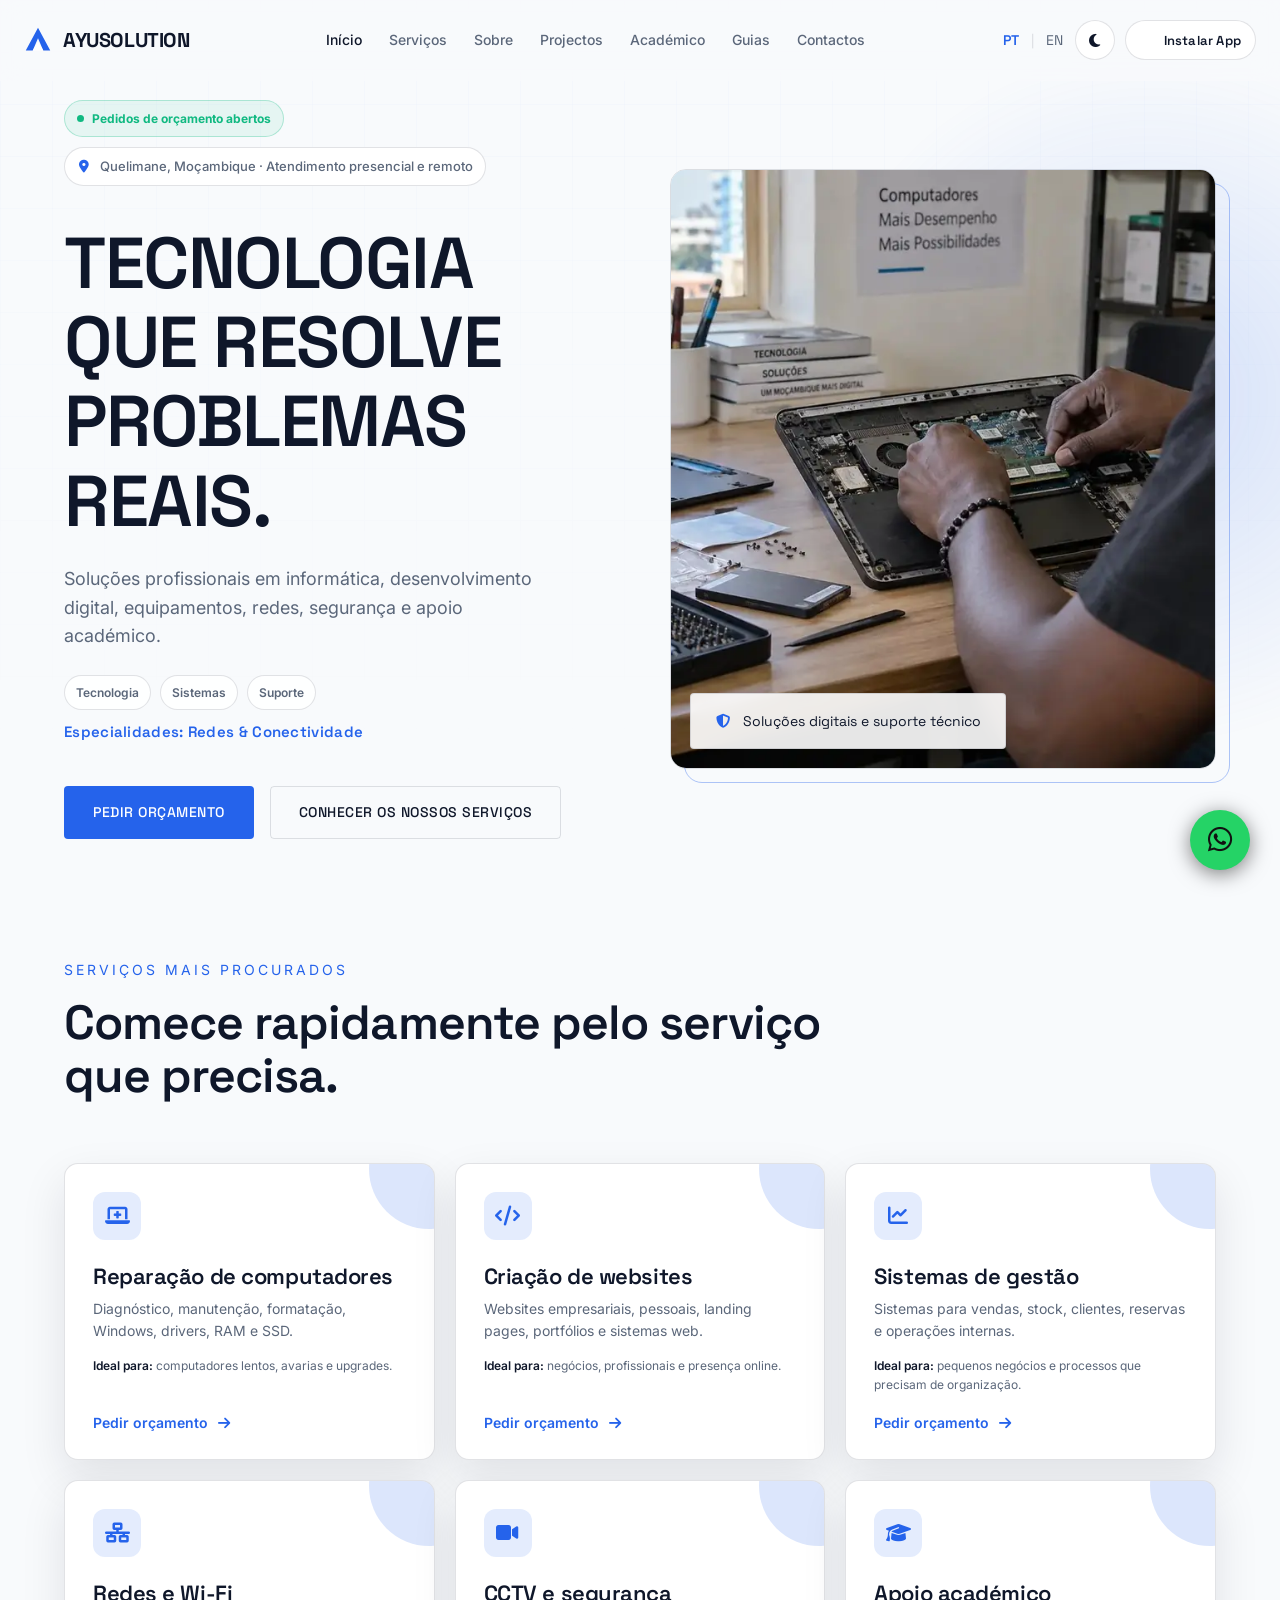
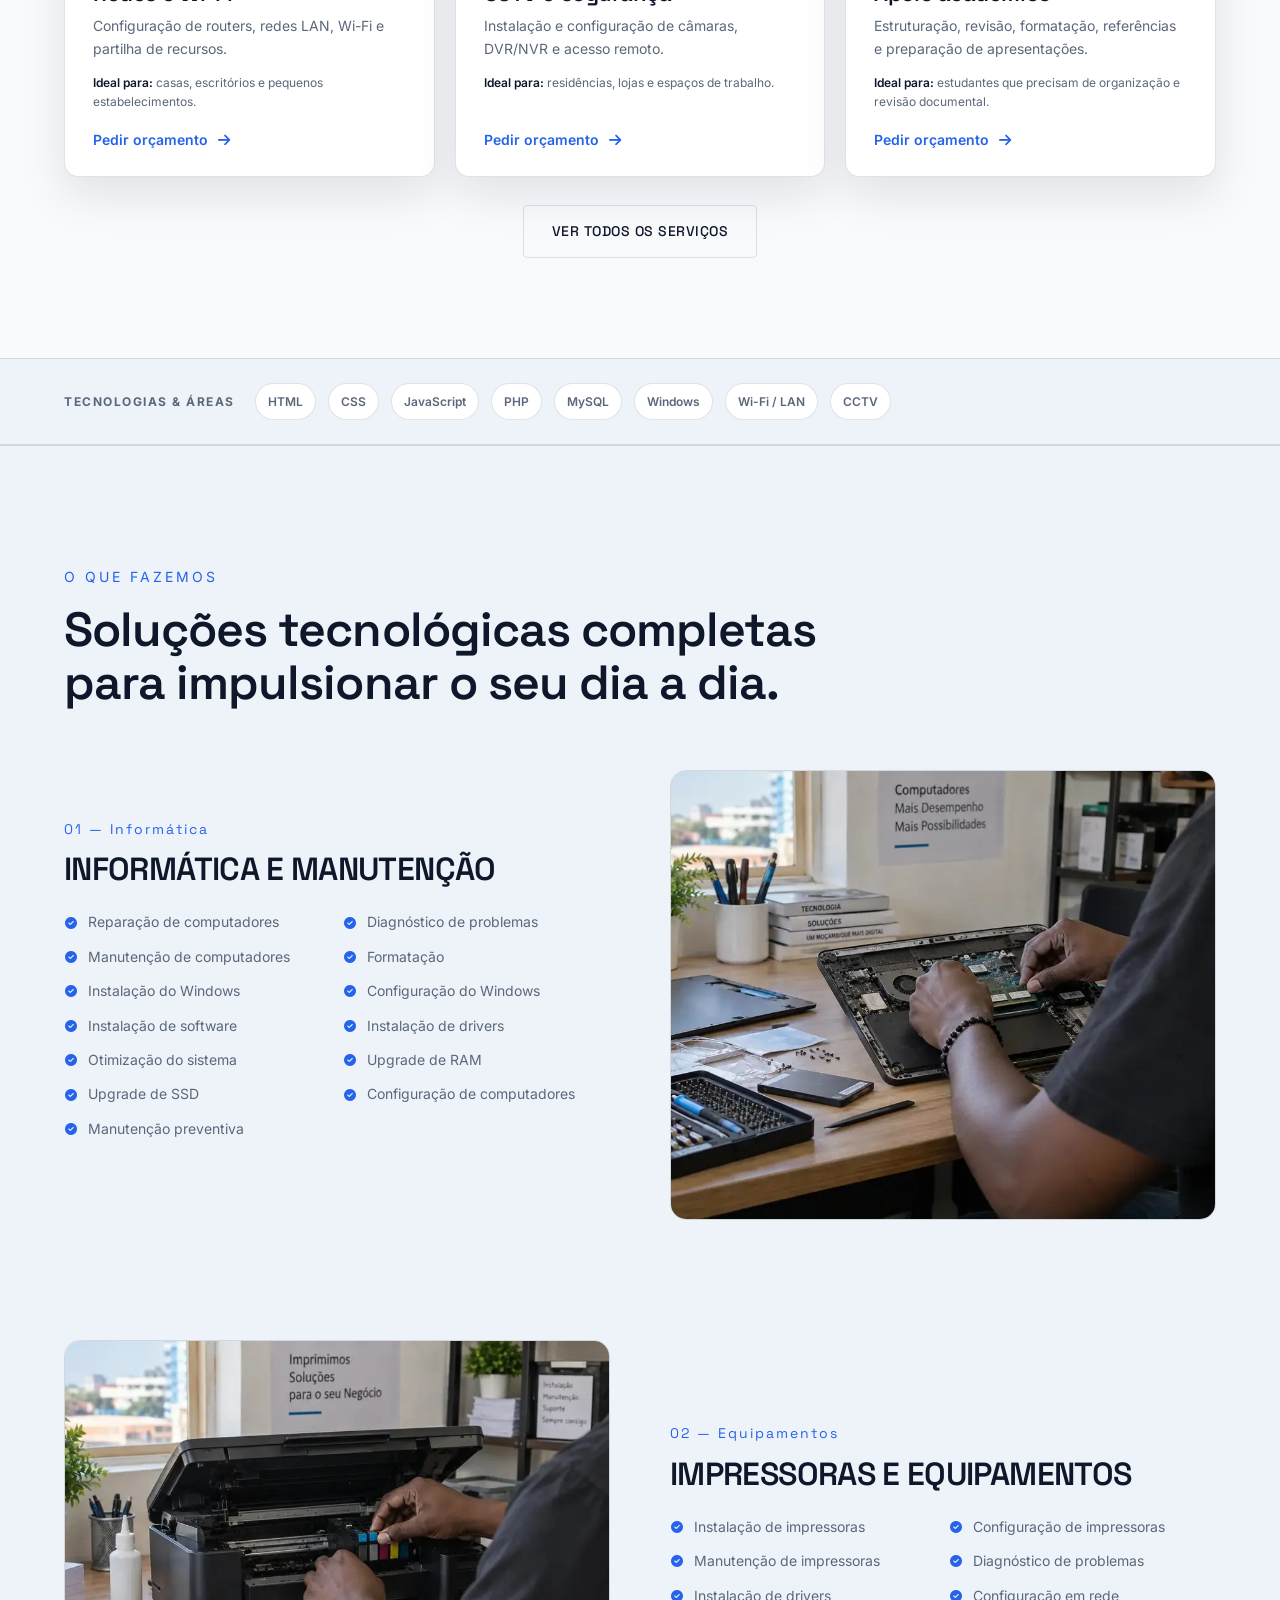
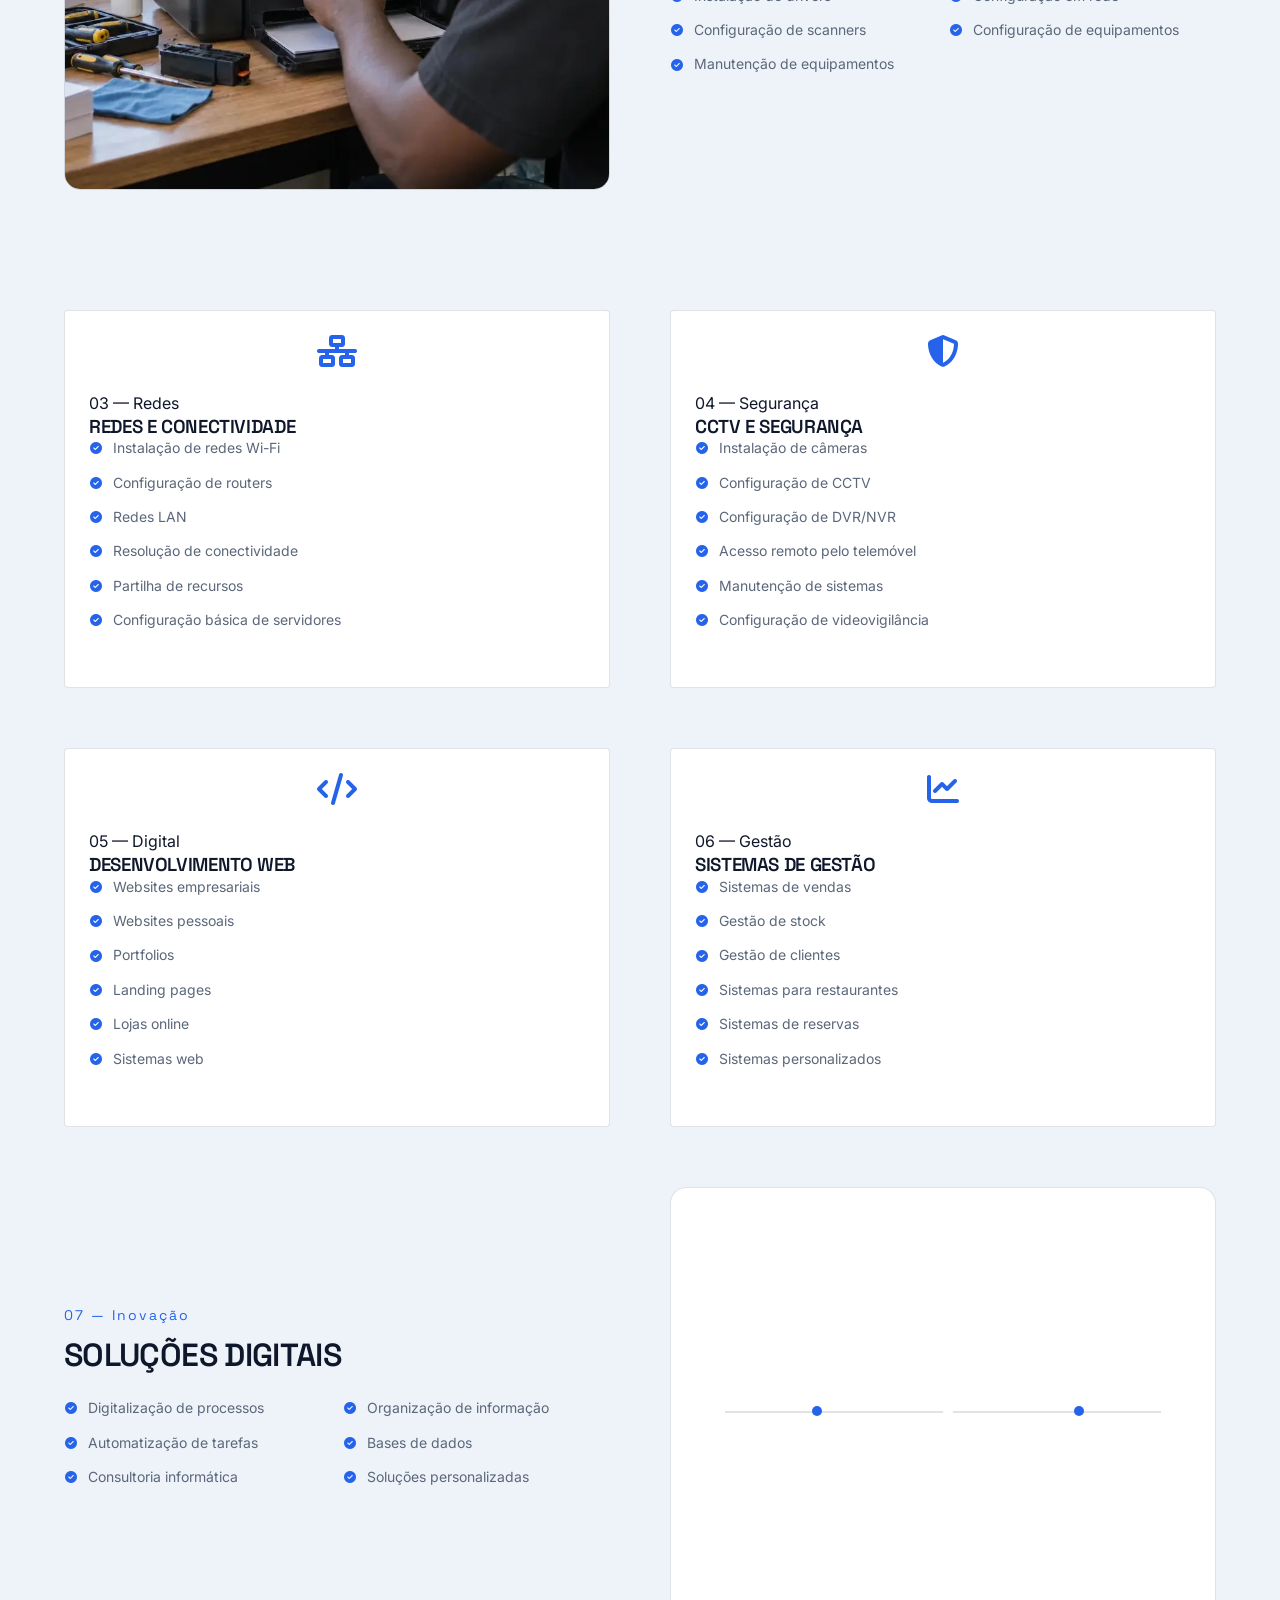
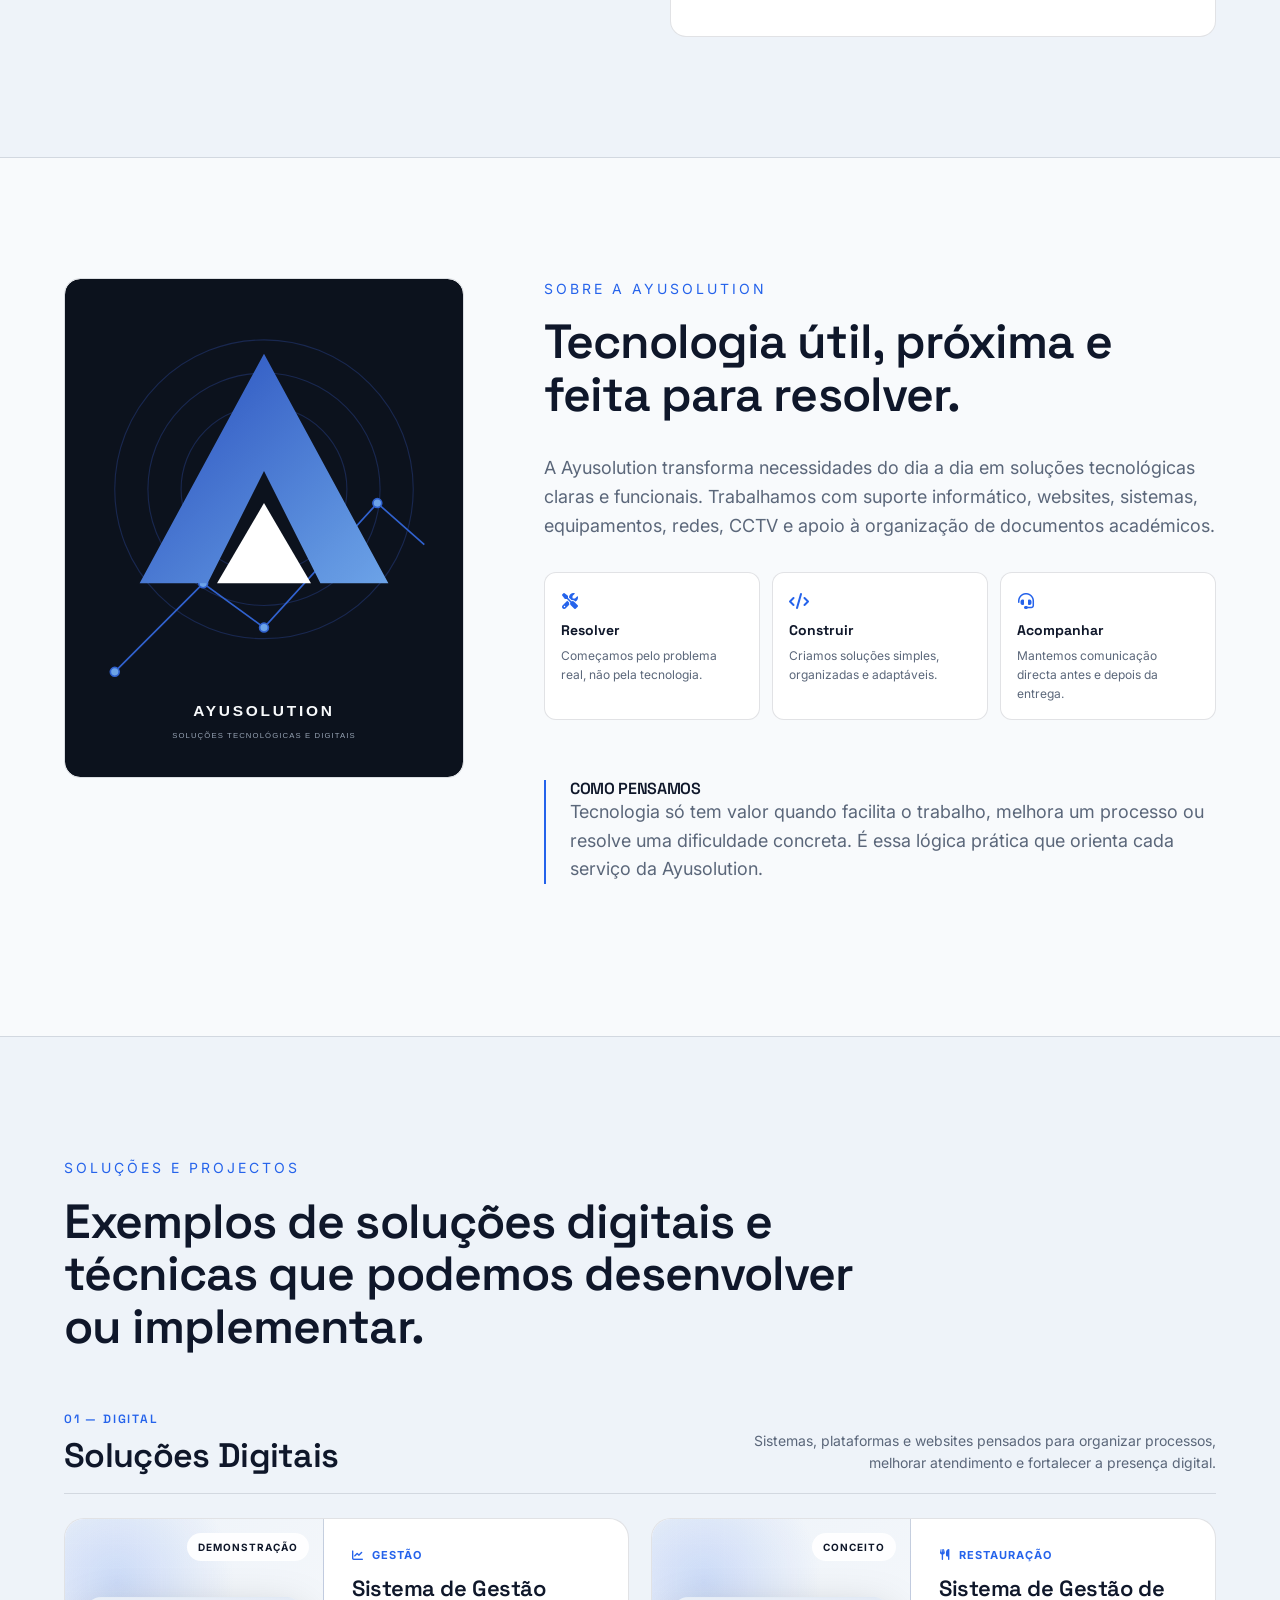
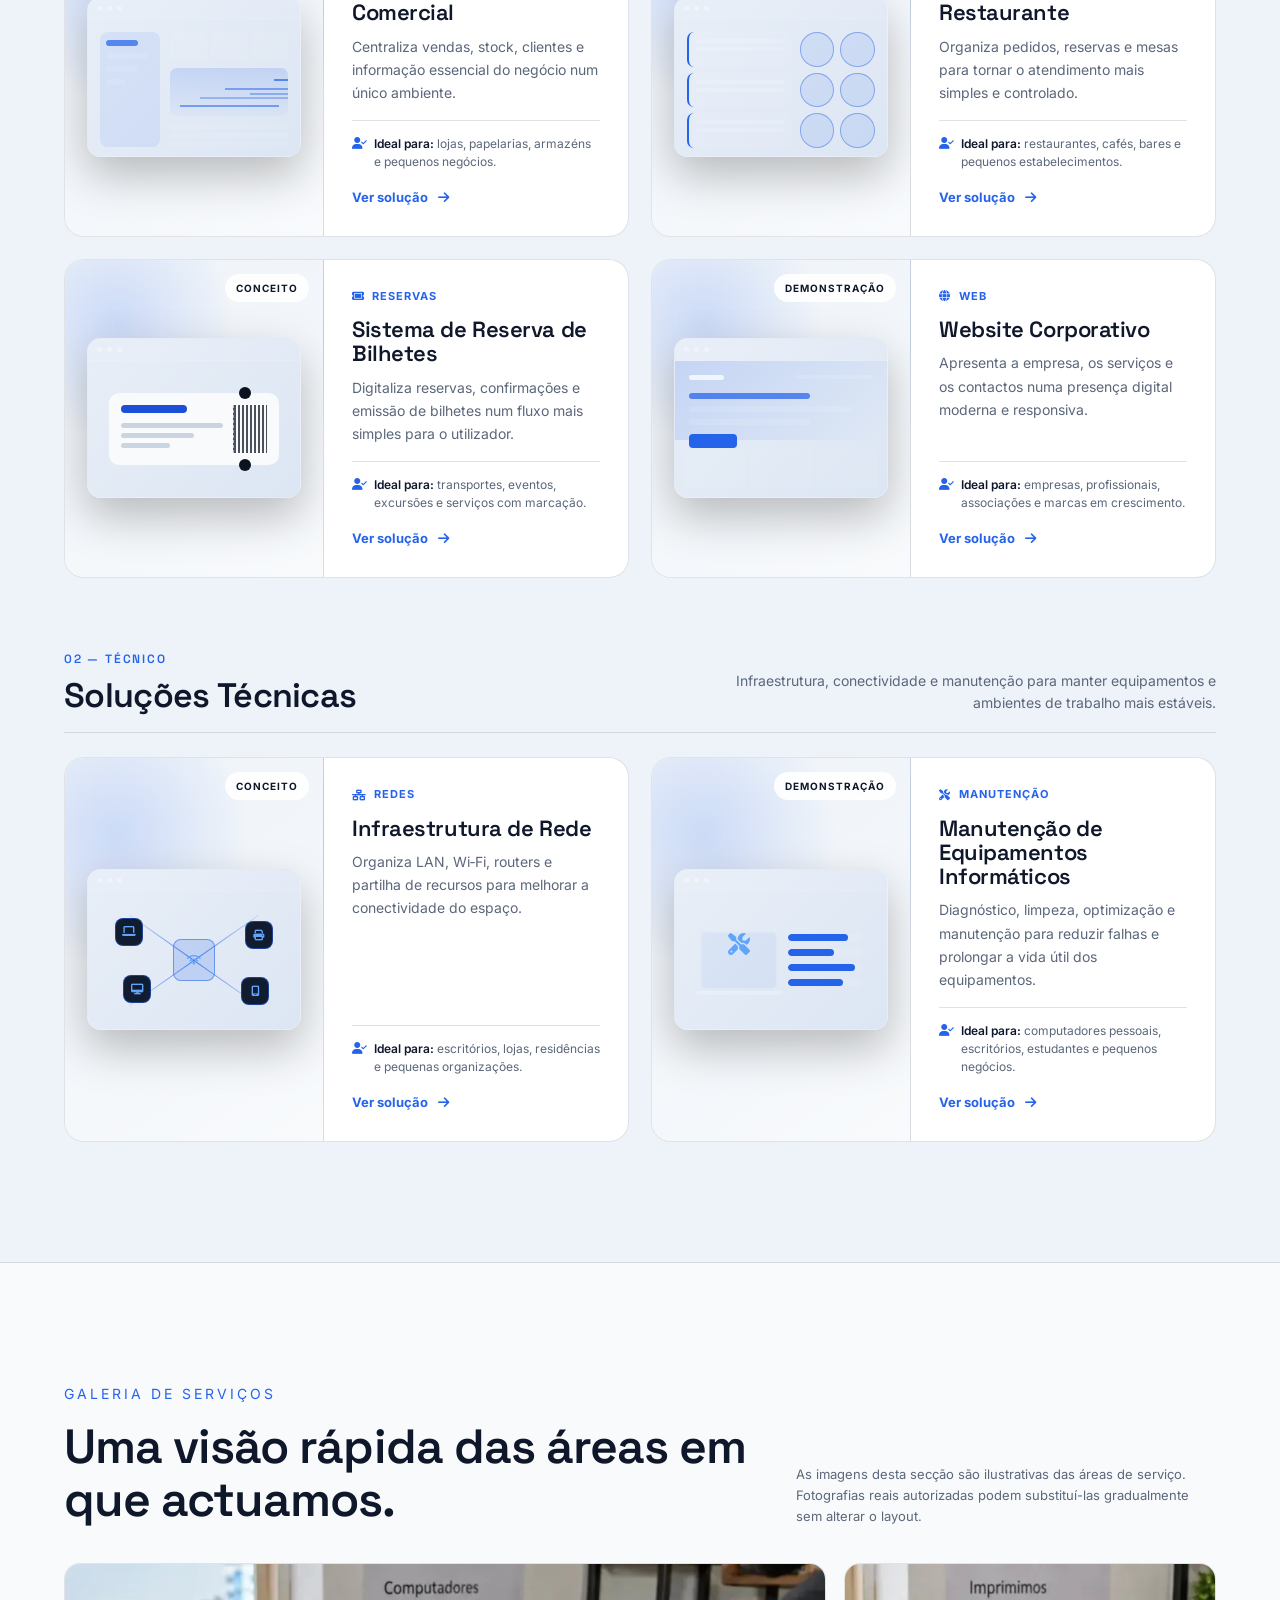
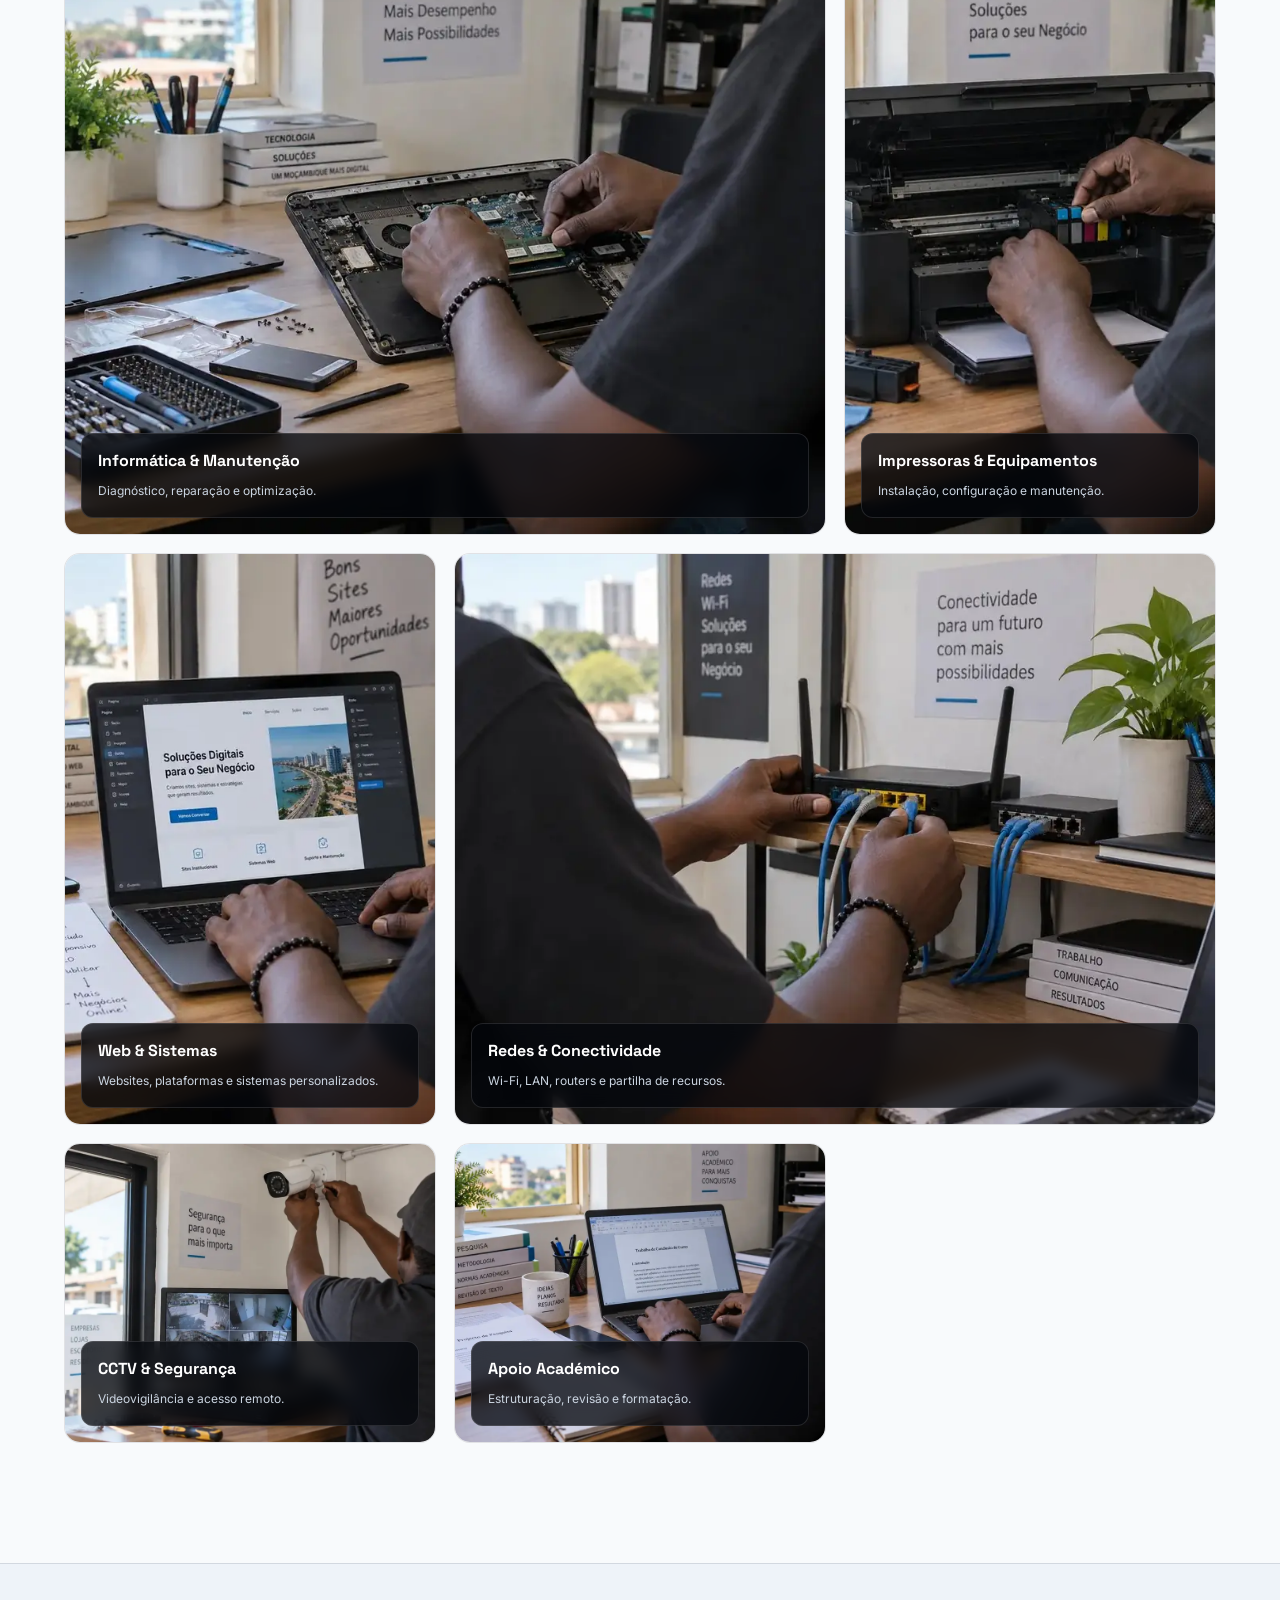
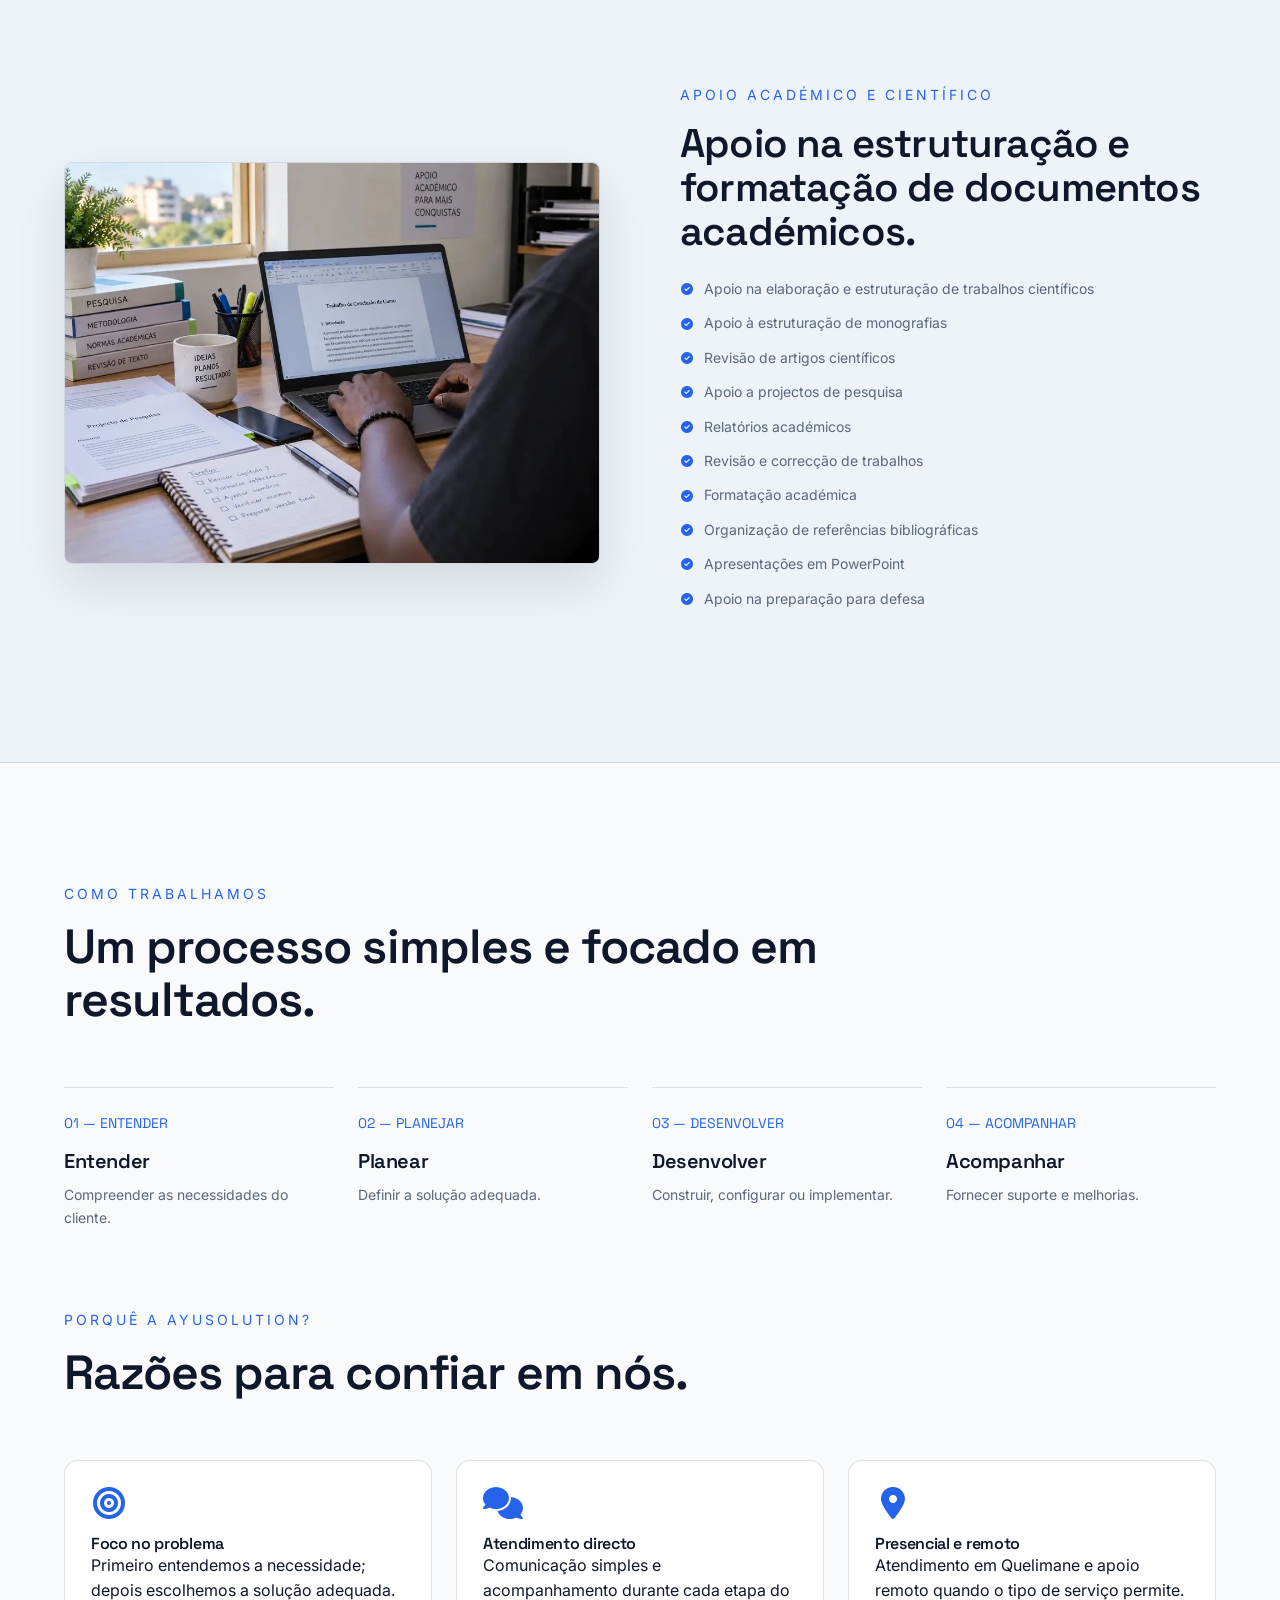
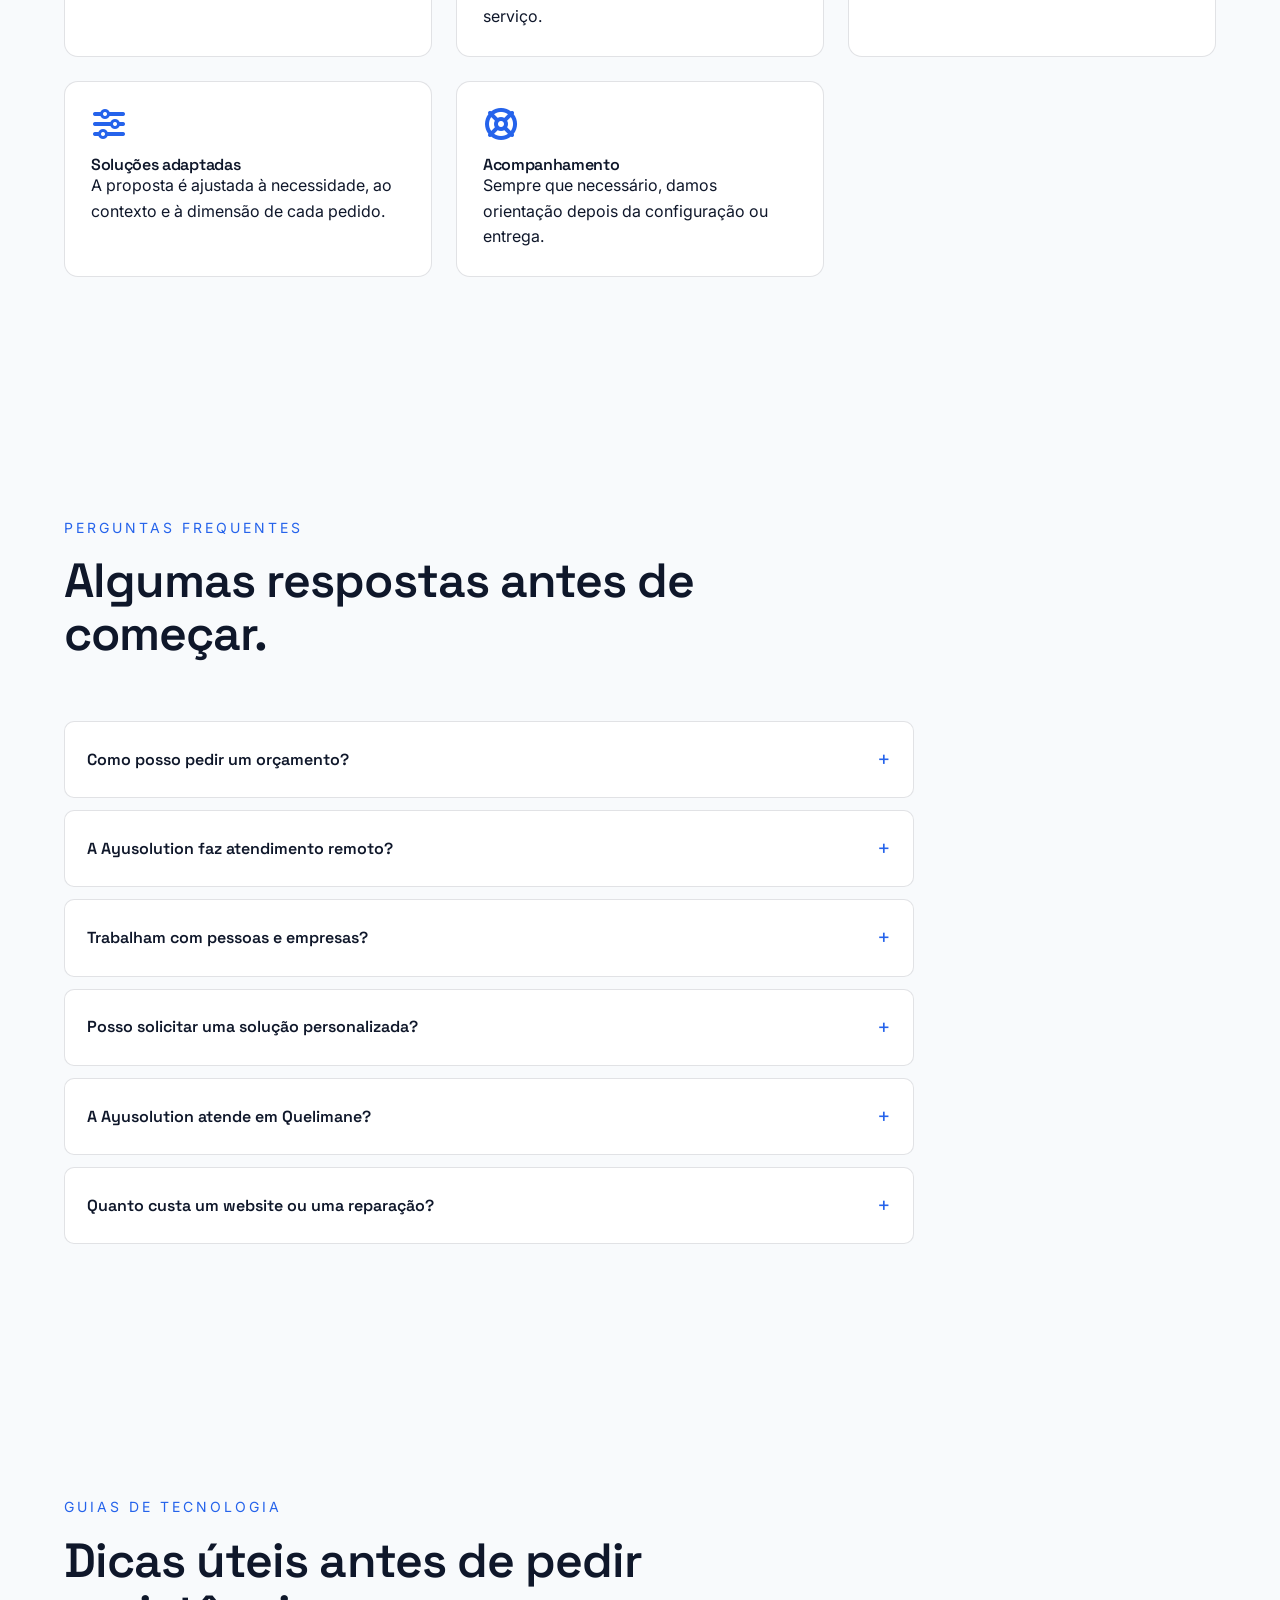
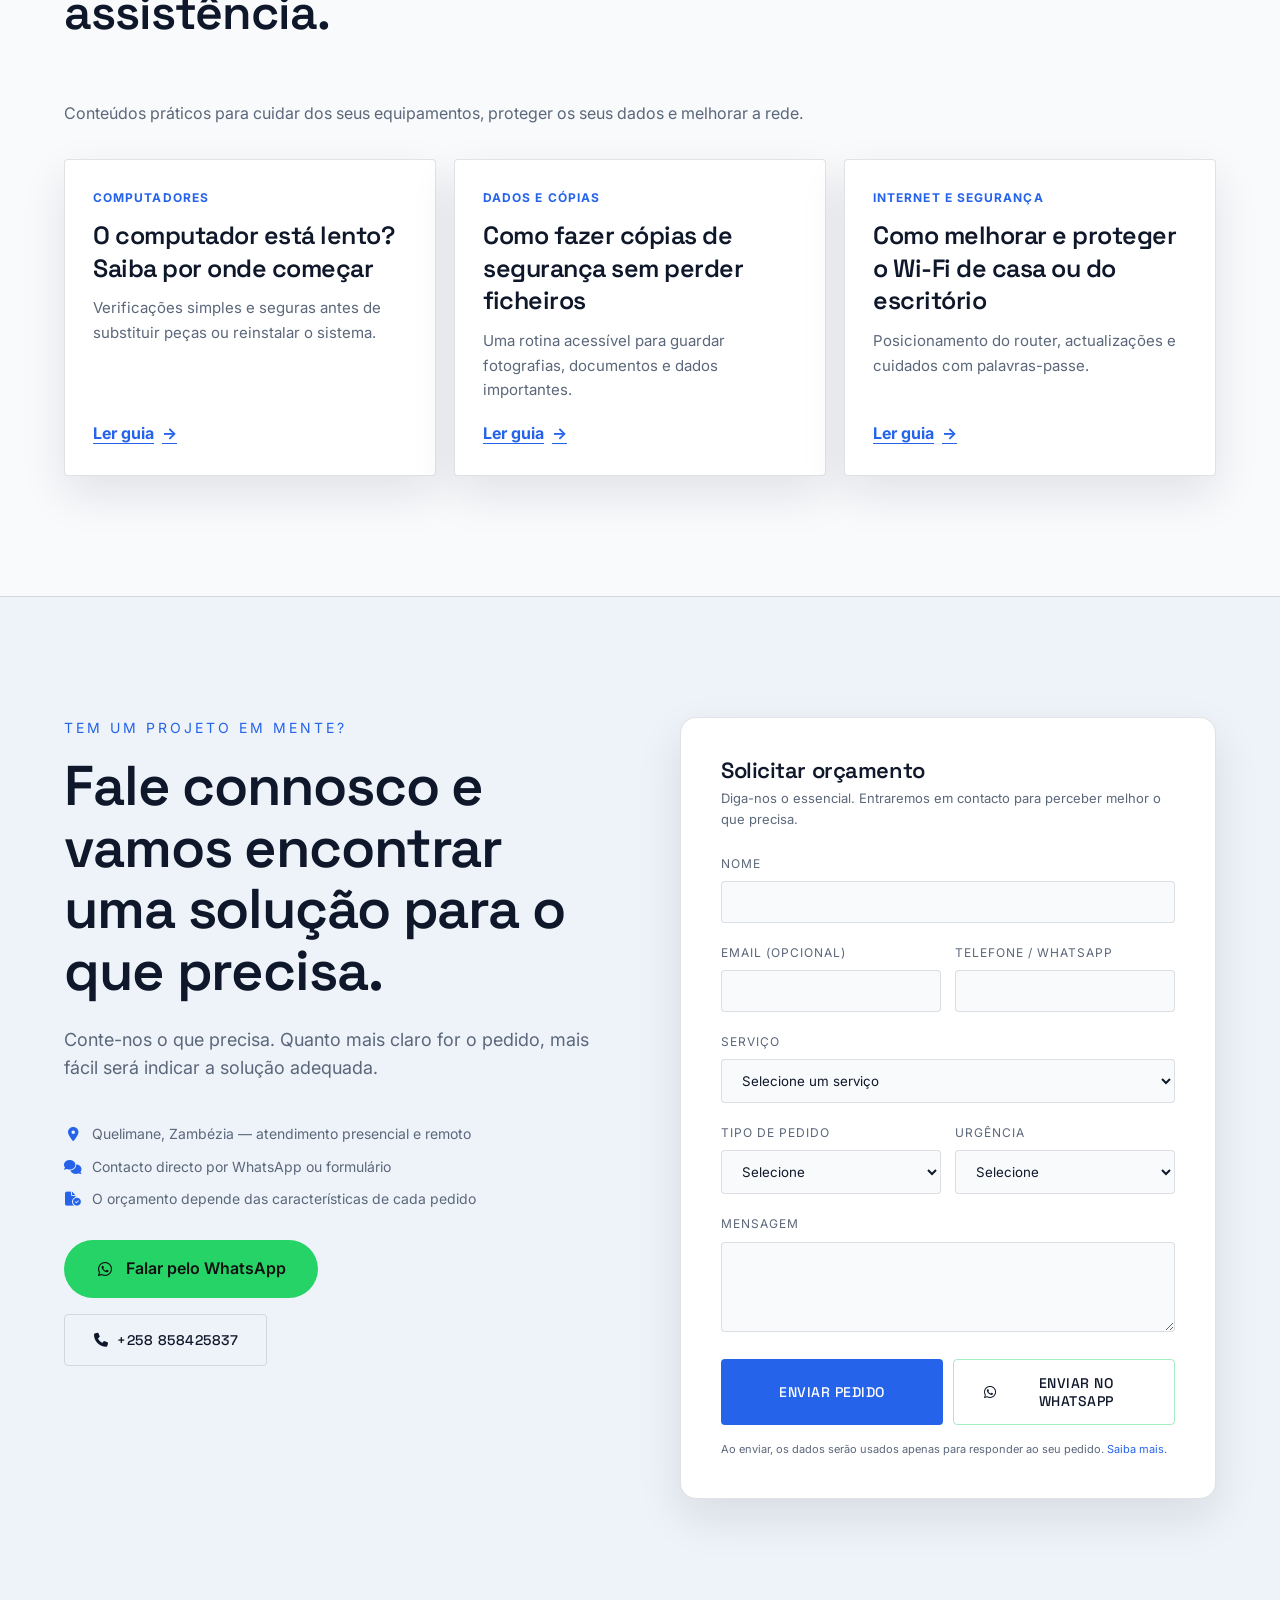
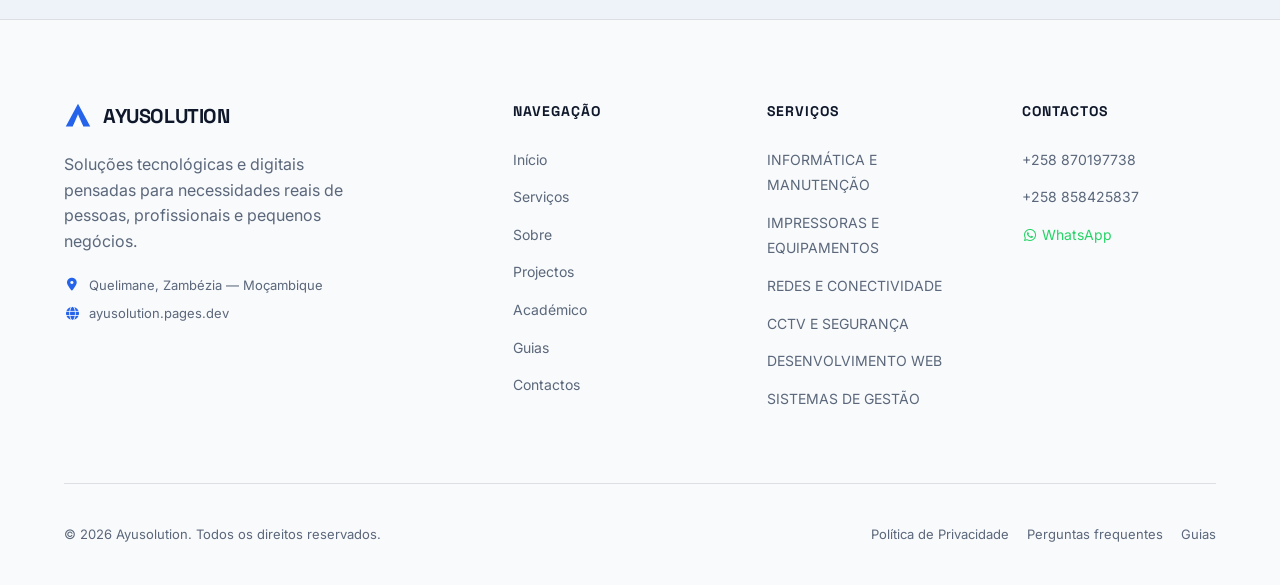
==== commit 8d49dadd: "Improve AYU mobile PageSpeed: prioritize visible hero, stabilize layout and defer noncritical fonts" ====
--- a/index.html
+++ b/index.html
@@ -8,7 +8,7 @@
     <!-- AYUSOLUTION META & SEO -->
     <meta charset="UTF-8">
     <meta name="viewport" content="width=device-width, initial-scale=1.0">
-    <link rel="preload" as="image" href="/assets/images/photos/computer-repair.webp" type="image/webp" fetchpriority="high">
+    <link rel="preload" as="image" href="/assets/images/photos/computer-repair.webp" type="image/webp" fetchpriority="high" media="(min-width: 1025px)">
     <title>Ayusolution — Soluções Tecnológicas e Digitais</title>
     <meta name="description" content="Ayusolution — soluções tecnológicas em Quelimane, Moçambique: informática, reparação de computadores e impressoras, websites, sistemas de gestão, redes, CCTV e apoio académico.">
     <meta name="geo.region" content="MZ-Q">
@@ -69,14 +69,11 @@
     <link rel="icon" href="data:image/svg+xml,%3Csvg xmlns='http://www.w3.org/2000/svg' viewBox='0 0 32 32'%3E%3Cpath d='M16 2L30 28H22L16 14L10 28H2L16 2Z' fill='%232563EB'/%3E%3Cpath d='M16 18L22 28H10L16 18Z' fill='%23FFFFFF'/%3E%3C/svg%3E">
 
     <!-- Fonts -->
-    <link rel="preconnect" href="https://fonts.googleapis.com">
-    <link rel="preconnect" href="https://fonts.gstatic.com" crossorigin>
-    <link rel="preconnect" href="https://cdnjs.cloudflare.com" crossorigin>
-    <link rel="preload" as="style" href="https://fonts.googleapis.com/css2?family=Inter:wght@400;500;600;700&family=Space+Grotesk:wght@500;600;700&display=swap" onload="this.onload=null;this.rel='stylesheet'">
-    <noscript><link rel="stylesheet" href="https://fonts.googleapis.com/css2?family=Inter:wght@400;500;600;700&family=Space+Grotesk:wght@500;600;700&display=swap"></noscript>
+    <link rel="preload" as="style" href="https://fonts.googleapis.com/css2?family=Inter:wght@400;500;600;700&family=Space+Grotesk:wght@500;600;700&display=swap" media="(min-width: 769px)" onload="this.onload=null;this.rel='stylesheet'">
+    <noscript><link rel="stylesheet" href="https://fonts.googleapis.com/css2?family=Inter:wght@400;500;600;700&family=Space+Grotesk:wght@500;600;700&display=swap" media="(min-width: 769px)"></noscript>
 
     <!-- Icons: load asynchronously so slow mobile networks do not block text rendering -->
-    <link rel="preload" as="style" href="https://cdnjs.cloudflare.com/ajax/libs/font-awesome/6.5.1/css/all.min.css" onload="this.onload=null;this.rel='stylesheet'">
+    <link rel="stylesheet" href="https://cdnjs.cloudflare.com/ajax/libs/font-awesome/6.5.1/css/all.min.css" media="print" onload="this.media='all'">
     <noscript><link rel="stylesheet" href="https://cdnjs.cloudflare.com/ajax/libs/font-awesome/6.5.1/css/all.min.css"></noscript>
 
     <!-- Theme bootstrap: starts in light mode on first visit, then remembers the user's choice -->
@@ -88,7 +85,7 @@
         })();
     </script>
 
-    <link rel="stylesheet" href="/assets/css/site-v13.css">
+    <link rel="stylesheet" href="/assets/css/site-v13.css?v=20261017-mobile1">
     <!-- V8: fotografias principais incorporadas no HTML para evitar falhas de caminhos -->
 </head>
 <body>
@@ -157,7 +154,7 @@
             </div>
             <div class="hero-visual reveal">
                 <div class="hero-img-wrapper">
-                    <img src="/assets/images/photos/computer-repair.webp" alt="Imagem ilustrativa de manutenção de computador" width="1200" height="900" loading="eager" decoding="async" fetchpriority="high">
+                    <img src="/assets/images/photos/computer-repair.webp" alt="Imagem ilustrativa de manutenção de computador" width="1200" height="900" loading="lazy" decoding="async" fetchpriority="auto">
                 </div>
                 <div class="hero-tech-overlay">
                     <i class="fas fa-shield-halved" style="color:var(--color-primary)"></i>
--- a/assets/css/site-v13.css
+++ b/assets/css/site-v13.css
@@ -2142,3 +2142,41 @@
 a:focus-visible,button:focus-visible,select:focus-visible,input:focus-visible,textarea:focus-visible{outline:3px solid var(--color-primary);outline-offset:3px}
 @media(max-width:768px){.guide-grid{grid-template-columns:1fr;gap:12px}.guide-card{padding:20px}.guide-card:hover{transform:none}}
 @media(prefers-reduced-motion:reduce){html{scroll-behavior:auto!important}.guide-card{transition:none}}
+
+/* Mobile PageSpeed: make above-the-fold content paint without waiting for JS. */
+#home .reveal,
+#home .reveal.visible {
+    opacity: 1;
+    transform: none;
+    transition: none;
+}
+/* Prevent icon font loading from changing the width of labels and buttons. */
+i.fas, i.fab, i.far {
+    display: inline-block;
+    font-style: normal;
+    min-width: 1.15em;
+    text-align: center;
+    line-height: 1;
+}
+@media (max-width: 768px) {
+    /* Prefer immediate system font rendering over late third-party font swaps. */
+    :root {
+        --font-heading: system-ui, -apple-system, BlinkMacSystemFont, 'Segoe UI', sans-serif;
+        --font-body: system-ui, -apple-system, BlinkMacSystemFont, 'Segoe UI', sans-serif;
+    }
+    /* Rotating words keep the same two-line space: no repeated layout shifts. */
+    #home .hero-rotator {
+        display: flex;
+        flex-direction: column;
+        align-items: flex-start;
+        justify-content: flex-start;
+        min-height: 3.4em;
+        line-height: 1.4;
+    }
+    #home .hero-rotator .rotating-service {
+        display: block;
+        white-space: nowrap;
+        max-width: 100%;
+    }
+    #home .hero-location { min-height: 44px; }
+}
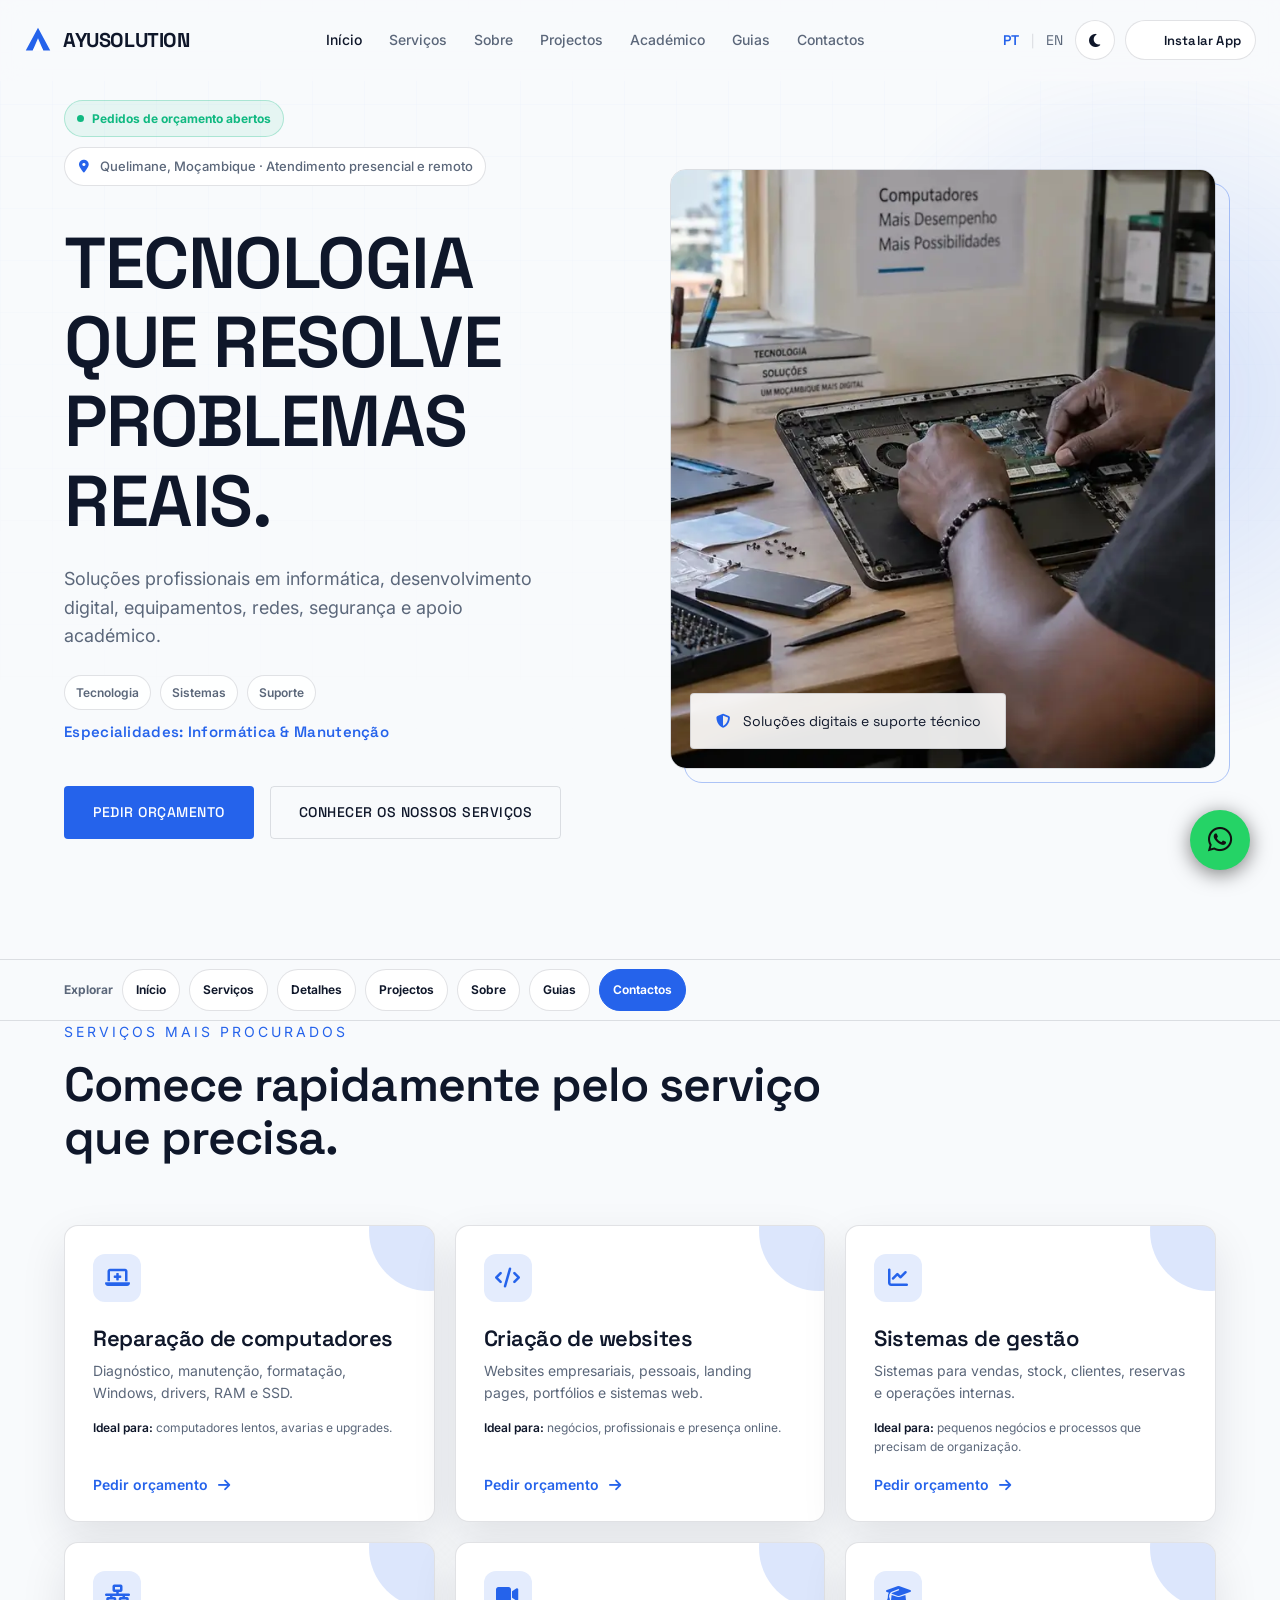
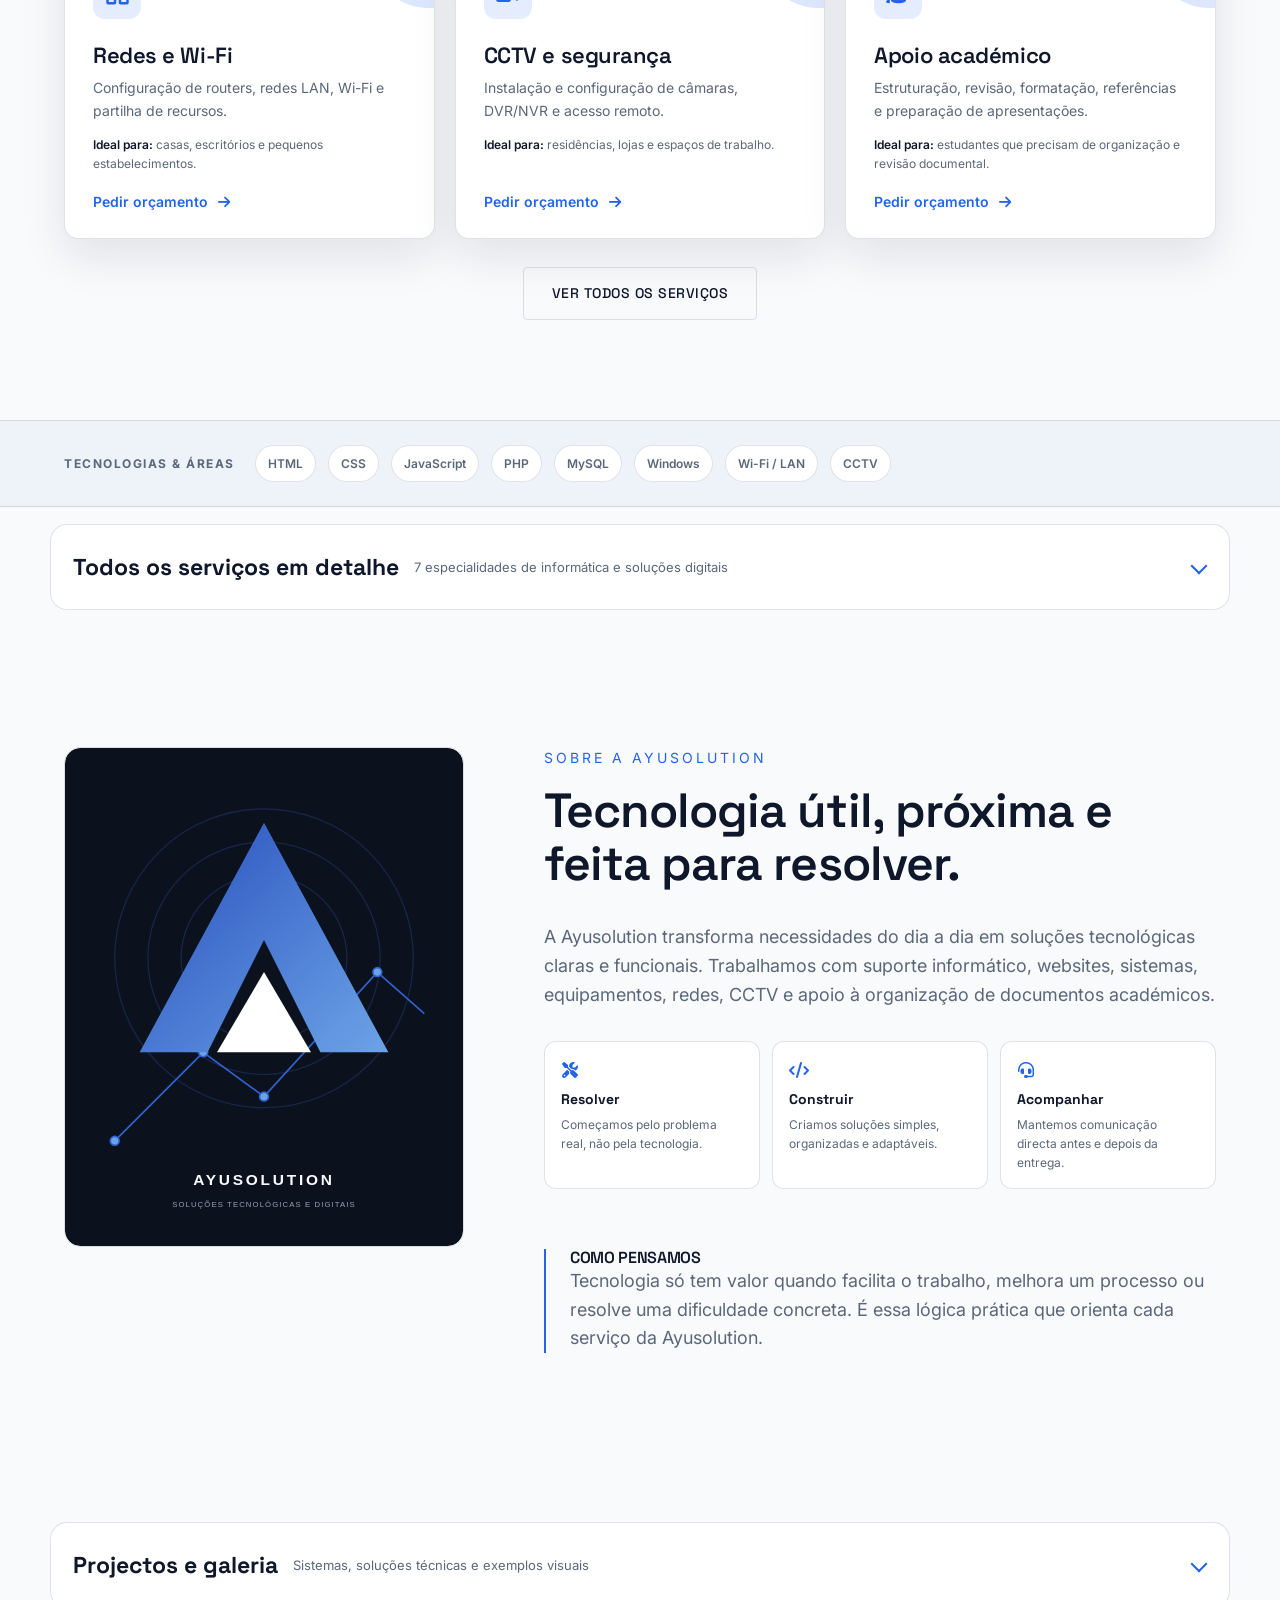
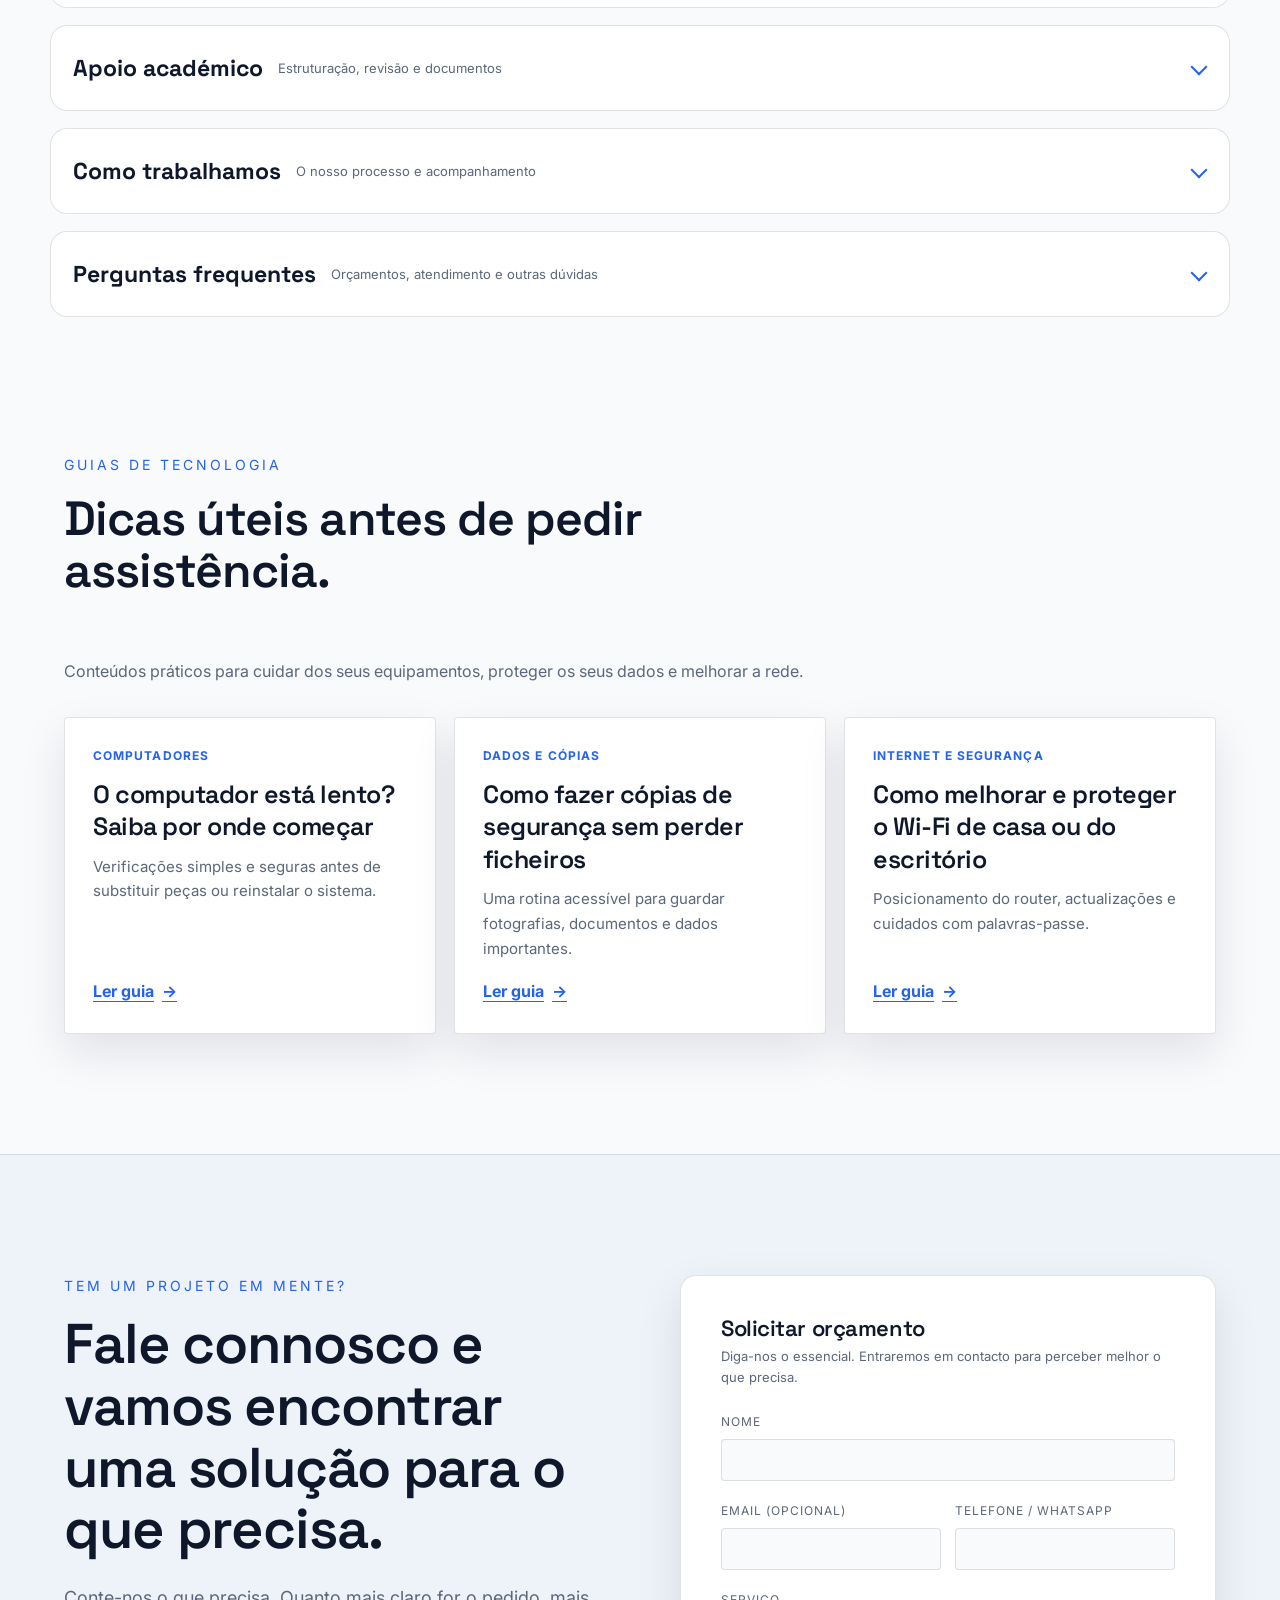
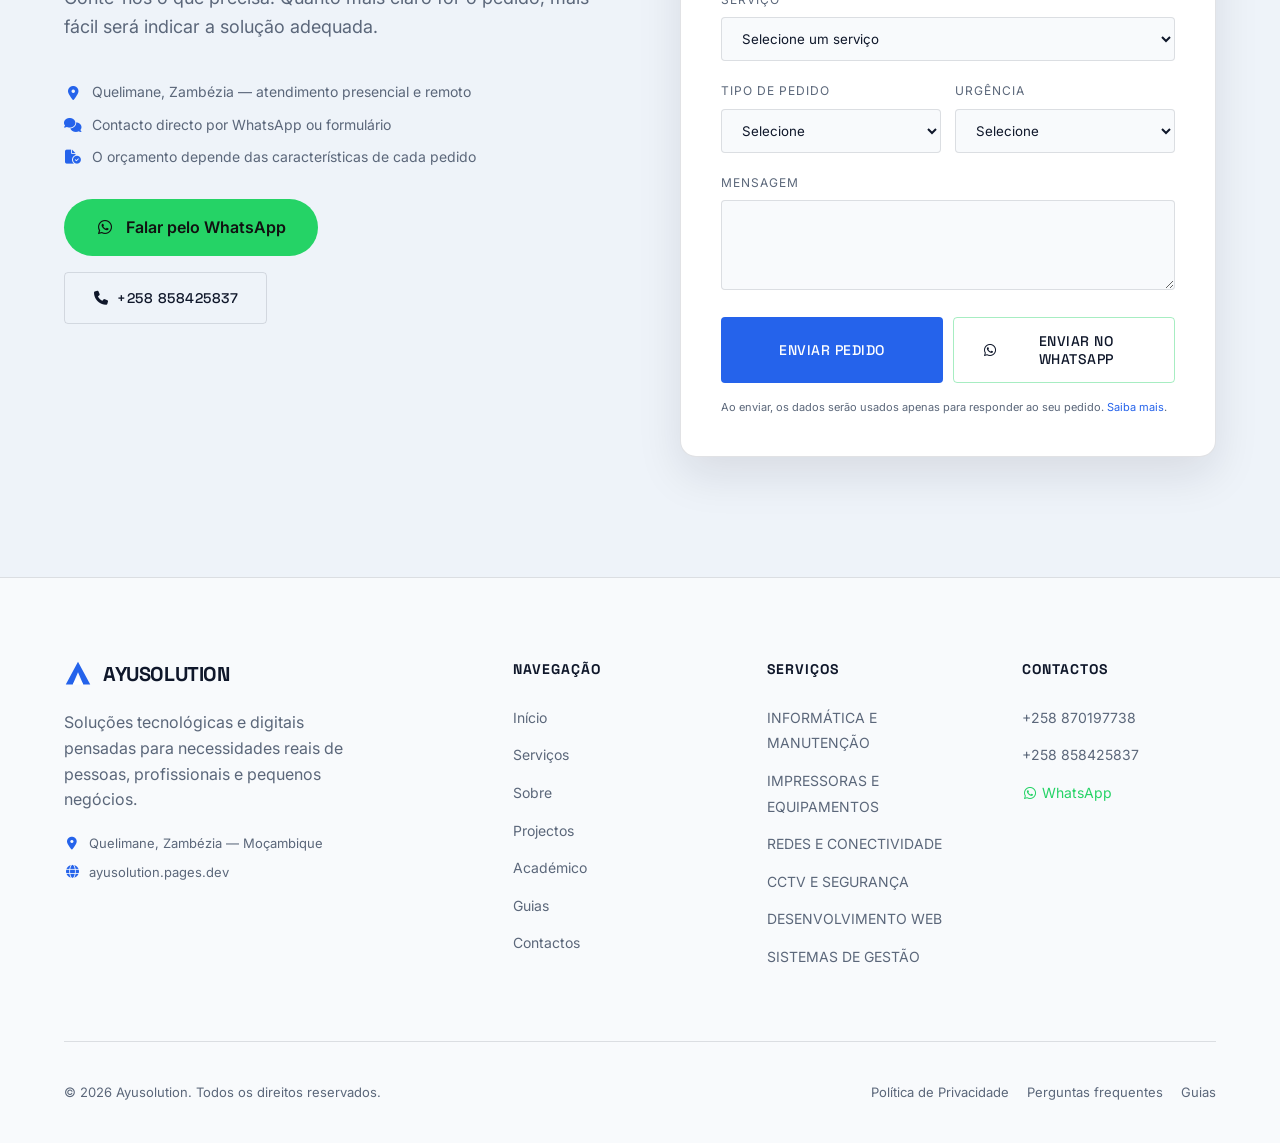
==== commit 4ebea43a: "Organize AYU homepage with fast links, expandable sections and responsive navigation" ====
--- a/index.html
+++ b/index.html
@@ -105,7 +105,7 @@
             
             <ul class="nav-links" id="nav-menu">
                 <li><a href="#home" class="active" data-i18n="nav.home">Início</a></li>
-                <li><a href="#services" data-i18n="nav.services">Serviços</a></li>
+                <li><a href="#popular-services" data-i18n="nav.services">Serviços</a></li>
                 <li><a href="#about" data-i18n="nav.about">Sobre</a></li>
                 <li><a href="#projects" data-i18n="nav.projects">Projectos</a></li>
                 <li><a href="#academic" data-i18n="nav.academic">Académico</a></li>
@@ -149,7 +149,7 @@
                 <div class="hero-rotator"><span data-i18n="hero.specialty">Especialidades:</span> <span class="rotating-service" id="rotatingService">Websites & Sistemas</span></div>
                 <div class="hero-buttons">
                     <a href="#contact" class="btn btn-primary" data-i18n="hero.quote">Pedir orçamento</a>
-                    <a href="#services" class="btn btn-outline" data-i18n="hero.btn1">Conhecer os nossos serviços</a>
+                    <a href="#popular-services" class="btn btn-outline" data-i18n="hero.btn1">Conhecer os nossos serviços</a>
                 </div>
             </div>
             <div class="hero-visual reveal">
@@ -163,6 +163,19 @@
             </div>
         </div>
     </section>
+
+<nav class="ayu-quicknav" aria-label="Acesso rápido às secções">
+ <div class="container ayu-quicknav-inner">
+  <span data-i18n="quick.explore">Explorar</span>
+  <a href="#home" data-i18n="nav.home">Início</a>
+  <a href="#popular-services" data-i18n="nav.services">Serviços</a>
+  <a href="#services" data-i18n="quick.details">Detalhes</a>
+  <a href="#projects" data-i18n="nav.projects">Projectos</a>
+  <a href="#about" data-i18n="nav.about">Sobre</a>
+  <a href="#guides" data-i18n="nav.guides">Guias</a>
+  <a href="#contact" class="ayu-quicknav-cta" data-i18n="nav.contact">Contactos</a>
+ </div>
+</nav>
 
     <!-- POPULAR SERVICES -->
     <section id="popular-services">
@@ -232,17 +245,27 @@
         </div>
     </div>
 
+<details class="ayu-panel" data-ayu-panel="services"><summary class="ayu-panel-summary"><span class="ayu-panel-title" data-i18n="panel.services.title">Todos os serviços em detalhe</span><span class="ayu-panel-subtitle" data-i18n="panel.services.sub">7 especialidades de informática e soluções digitais</span><span class="ayu-panel-arrow" aria-hidden="true"></span></summary>
     <!-- SERVICES SECTION -->
     <section id="services" class="section-padding">
         <div class="container">
             <span class="section-title reveal" data-i18n="services.title">O QUE FAZEMOS</span>
             <h2 class="section-heading reveal" data-i18n="services.heading">Soluções tecnológicas completas para impulsionar o seu dia a dia.</h2>
+<nav class="ayu-service-jumps" aria-label="Categorias de serviços">
+<a href="#servico-informatica" data-i18n="services.s1.title">Informática</a>
+<a href="#servico-impressoras" data-i18n="services.s2.title">Impressoras</a>
+<a href="#servico-redes" data-i18n="services.s3.title">Redes</a>
+<a href="#servico-cctv" data-i18n="services.s4.title">CCTV</a>
+<a href="#servico-web" data-i18n="services.s5.title">Web</a>
+<a href="#servico-gestao" data-i18n="services.s6.title">Gestão</a>
+<a href="#servico-digitais" data-i18n="services.s7.title">Digital</a>
+</nav>
 
             <!-- Service 01: Computer & IT -->
             <div class="service-row reveal">
                 <div class="service-content">
                     <span class="service-num">01 — Informática</span>
-                    <h3 data-i18n="services.s1.title">INFORMÁTICA E MANUTENÇÃO</h3>
+                    <h3 id="servico-informatica" data-i18n="services.s1.title">INFORMÁTICA E MANUTENÇÃO</h3>
                     <ul class="service-list">
                         <li><i class="fas fa-check-circle"></i> <span data-i18n="services.s1.i1">Reparação de computadores</span></li>
                         <li><i class="fas fa-check-circle"></i> <span data-i18n="services.s1.i2">Diagnóstico de problemas</span></li>
@@ -268,7 +291,7 @@
             <div class="service-row reverse reveal">
                 <div class="service-content">
                     <span class="service-num">02 — Equipamentos</span>
-                    <h3 data-i18n="services.s2.title">IMPRESSORAS E EQUIPAMENTOS</h3>
+                    <h3 id="servico-impressoras" data-i18n="services.s2.title">IMPRESSORAS E EQUIPAMENTOS</h3>
                     <ul class="service-list">
                         <li><i class="fas fa-check-circle"></i> <span data-i18n="services.s2.i1">Instalação de impressoras</span></li>
                         <li><i class="fas fa-check-circle"></i> <span data-i18n="services.s2.i2">Configuração de impressoras</span></li>
@@ -291,7 +314,7 @@
                 <div class="tech-card">
                     <i class="fas fa-network-wired tech-icon"></i>
                     <span class="service-num">03 — Redes</span>
-                    <h3 data-i18n="services.s3.title">REDES E CONECTIVIDADE</h3>
+                    <h3 id="servico-redes" data-i18n="services.s3.title">REDES E CONECTIVIDADE</h3>
                     <ul class="service-list" style="grid-template-columns: 1fr;">
                         <li><i class="fas fa-check-circle"></i> <span data-i18n="services.s3.i1">Instalação de redes Wi-Fi</span></li>
                         <li><i class="fas fa-check-circle"></i> <span data-i18n="services.s3.i2">Configuração de routers</span></li>
@@ -304,7 +327,7 @@
                 <div class="tech-card">
                     <i class="fas fa-shield-halved tech-icon"></i>
                     <span class="service-num">04 — Segurança</span>
-                    <h3 data-i18n="services.s4.title">CCTV E SEGURANÇA</h3>
+                    <h3 id="servico-cctv" data-i18n="services.s4.title">CCTV E SEGURANÇA</h3>
                     <ul class="service-list" style="grid-template-columns: 1fr;">
                         <li><i class="fas fa-check-circle"></i> <span data-i18n="services.s4.i1">Instalação de câmeras</span></li>
                         <li><i class="fas fa-check-circle"></i> <span data-i18n="services.s4.i2">Configuração de CCTV</span></li>
@@ -321,7 +344,7 @@
                 <div class="tech-card">
                     <i class="fas fa-code tech-icon"></i>
                     <span class="service-num">05 — Digital</span>
-                    <h3 data-i18n="services.s5.title">DESENVOLVIMENTO WEB</h3>
+                    <h3 id="servico-web" data-i18n="services.s5.title">DESENVOLVIMENTO WEB</h3>
                     <ul class="service-list" style="grid-template-columns: 1fr;">
                         <li><i class="fas fa-check-circle"></i> <span data-i18n="services.s5.i1">Websites empresariais</span></li>
                         <li><i class="fas fa-check-circle"></i> <span data-i18n="services.s5.i2">Websites pessoais</span></li>
@@ -334,7 +357,7 @@
                 <div class="tech-card">
                     <i class="fas fa-chart-line tech-icon"></i>
                     <span class="service-num">06 — Gestão</span>
-                    <h3 data-i18n="services.s6.title">SISTEMAS DE GESTÃO</h3>
+                    <h3 id="servico-gestao" data-i18n="services.s6.title">SISTEMAS DE GESTÃO</h3>
                     <ul class="service-list" style="grid-template-columns: 1fr;">
                         <li><i class="fas fa-check-circle"></i> <span data-i18n="services.s6.i1">Sistemas de vendas</span></li>
                         <li><i class="fas fa-check-circle"></i> <span data-i18n="services.s6.i2">Gestão de stock</span></li>
@@ -350,7 +373,7 @@
             <div class="service-row reveal">
                 <div class="service-content">
                     <span class="service-num">07 — Inovação</span>
-                    <h3 data-i18n="services.s7.title">SOLUÇÕES DIGITAIS</h3>
+                    <h3 id="servico-digitais" data-i18n="services.s7.title">SOLUÇÕES DIGITAIS</h3>
                     <ul class="service-list">
                         <li><i class="fas fa-check-circle"></i> <span data-i18n="services.s7.i1">Digitalização de processos</span></li>
                         <li><i class="fas fa-check-circle"></i> <span data-i18n="services.s7.i2">Organização de informação</span></li>
@@ -371,6 +394,7 @@
         </div>
     </section>
 
+</details>
     <!-- ABOUT & FOUNDER SECTION -->
     <section id="about" class="section-padding">
         <div class="container about-grid">
@@ -394,6 +418,7 @@
         </div>
     </section>
 
+<details class="ayu-panel" data-ayu-panel="projects"><summary class="ayu-panel-summary"><span class="ayu-panel-title" data-i18n="panel.projects.title">Projectos e galeria</span><span class="ayu-panel-subtitle" data-i18n="panel.projects.sub">Sistemas, soluções técnicas e exemplos visuais</span><span class="ayu-panel-arrow" aria-hidden="true"></span></summary>
     <!-- PROJECTS / SOLUTIONS SHOWCASE -->
     <section id="projects" class="section-padding">
         <div class="container">
@@ -585,6 +610,8 @@
         </div>
     </div>
 
+</details>
+<details class="ayu-panel" data-ayu-panel="academic"><summary class="ayu-panel-summary"><span class="ayu-panel-title" data-i18n="panel.academic.title">Apoio académico</span><span class="ayu-panel-subtitle" data-i18n="panel.academic.sub">Estruturação, revisão e documentos</span><span class="ayu-panel-arrow" aria-hidden="true"></span></summary>
     <!-- ACADEMIC SECTION -->
     <section id="academic" class="section-padding">
         <div class="container academic-layout">
@@ -610,6 +637,8 @@
         </div>
     </section>
 
+</details>
+<details class="ayu-panel" data-ayu-panel="process"><summary class="ayu-panel-summary"><span class="ayu-panel-title" data-i18n="panel.process.title">Como trabalhamos</span><span class="ayu-panel-subtitle" data-i18n="panel.process.sub">O nosso processo e acompanhamento</span><span class="ayu-panel-arrow" aria-hidden="true"></span></summary>
     <!-- PROCESS & WHY US SECTION -->
     <section id="process" class="section-padding" style="background: var(--bg-dark);">
         <div class="container">
@@ -652,6 +681,8 @@
         </div>
     </section>
 
+</details>
+<details class="ayu-panel" data-ayu-panel="faq"><summary class="ayu-panel-summary"><span class="ayu-panel-title" data-i18n="panel.faq.title">Perguntas frequentes</span><span class="ayu-panel-subtitle" data-i18n="panel.faq.sub">Orçamentos, atendimento e outras dúvidas</span><span class="ayu-panel-arrow" aria-hidden="true"></span></summary>
     <!-- FAQ SECTION -->
     <section id="faq" class="section-padding">
         <div class="container">
@@ -686,6 +717,7 @@
         </div>
     </section>
 
+</details>
     <!-- GUIDES: original practical information, no extra requests or images -->
     <section id="guides" class="section-padding" aria-labelledby="guides-title">
       <div class="container">
--- a/assets/css/site-v13.css
+++ b/assets/css/site-v13.css
@@ -2180,3 +2180,25 @@
     }
     #home .hero-location { min-height: 44px; }
 }
+
+/* AYUSOLUTION: navegação compacta com painéis abertos a pedido */
+.ayu-quicknav{position:sticky;top:68px;z-index:890;background:var(--bg-dark);border-block:1px solid var(--color-border)}
+.ayu-quicknav-inner{display:flex;gap:9px;align-items:center;overflow-x:auto;scrollbar-width:thin;padding-block:9px}
+.ayu-quicknav-inner>span{white-space:nowrap;font-size:12px;color:var(--color-text-muted);font-weight:700}
+.ayu-quicknav a,.ayu-service-jumps a{flex:none;display:inline-flex;align-items:center;justify-content:center;min-height:42px;padding:8px 13px;color:var(--color-text);font-size:12px;font-weight:650;text-decoration:none;white-space:nowrap;border:1px solid var(--color-border);border-radius:999px;background:var(--bg-card)}
+.ayu-quicknav a:hover,.ayu-service-jumps a:hover{border-color:var(--color-primary);color:var(--color-primary)}
+.ayu-quicknav .ayu-quicknav-cta{background:var(--color-primary);color:white;border-color:var(--color-primary)}
+.ayu-panel{display:block;width:min(calc(100% - 32px),1180px);margin:17px auto;border:1px solid var(--color-border);border-radius:17px;overflow:clip;background:var(--bg-card)}
+.ayu-panel-summary{position:relative;display:flex;flex-wrap:wrap;align-items:center;gap:6px 15px;min-height:84px;padding:19px 48px 19px 22px;list-style:none;cursor:pointer;color:var(--color-text)}
+.ayu-panel-summary::-webkit-details-marker{display:none}
+.ayu-panel-title{font-family:var(--font-heading);font-weight:750;font-size:clamp(18px,2vw,23px)}
+.ayu-panel-subtitle{font-size:13px;color:var(--color-text-muted);flex:1 1 220px}
+.ayu-panel-arrow{position:absolute;right:24px;top:35px;width:12px;height:12px;border-right:2px solid var(--color-primary);border-bottom:2px solid var(--color-primary);transform:rotate(45deg)}
+.ayu-panel[open] .ayu-panel-arrow{transform:rotate(225deg)}
+.ayu-panel[open]>.ayu-panel-summary{border-bottom:1px solid var(--color-border)}
+.ayu-panel>section.section-padding{padding-block:clamp(28px,4vw,60px)}
+.ayu-service-jumps{display:flex;gap:8px;overflow-x:auto;margin:-12px 0 28px;padding-bottom:12px;scrollbar-width:thin}
+.ayu-service-jumps a{min-height:40px;border-radius:11px;font-size:11px}
+#home,#popular-services,#services,#projects,#about,#gallery,#academic,#process,#faq,#guides,#contact,[id^="servico-"]{scroll-margin-top:150px}
+@media(max-width:1120px){.nav-actions .hamburger{position:relative;z-index:1002}.nav-links.active{gap:clamp(9px,2vh,21px);overflow-y:auto;padding:74px 18px 30px}.nav-links.active a{padding:7px 14px}}
+@media(max-width:768px){.ayu-quicknav{top:61px}.ayu-quicknav-inner{gap:7px;padding-block:7px}.ayu-quicknav-inner>span{display:none}.ayu-quicknav a{min-height:39px;font-size:12px;padding:6px 12px}.ayu-panel{width:calc(100% - 24px);margin:12px auto;border-radius:13px}.ayu-panel-summary{padding:14px 42px 14px 16px;min-height:79px}.ayu-panel-title{font-size:17px;flex:1 1 100%}.ayu-panel-subtitle{font-size:11px;flex:1 1 100%}.ayu-panel-arrow{right:16px;top:34px}.ayu-panel>section.section-padding{padding-block:26px}.ayu-service-jumps{margin-top:0}}
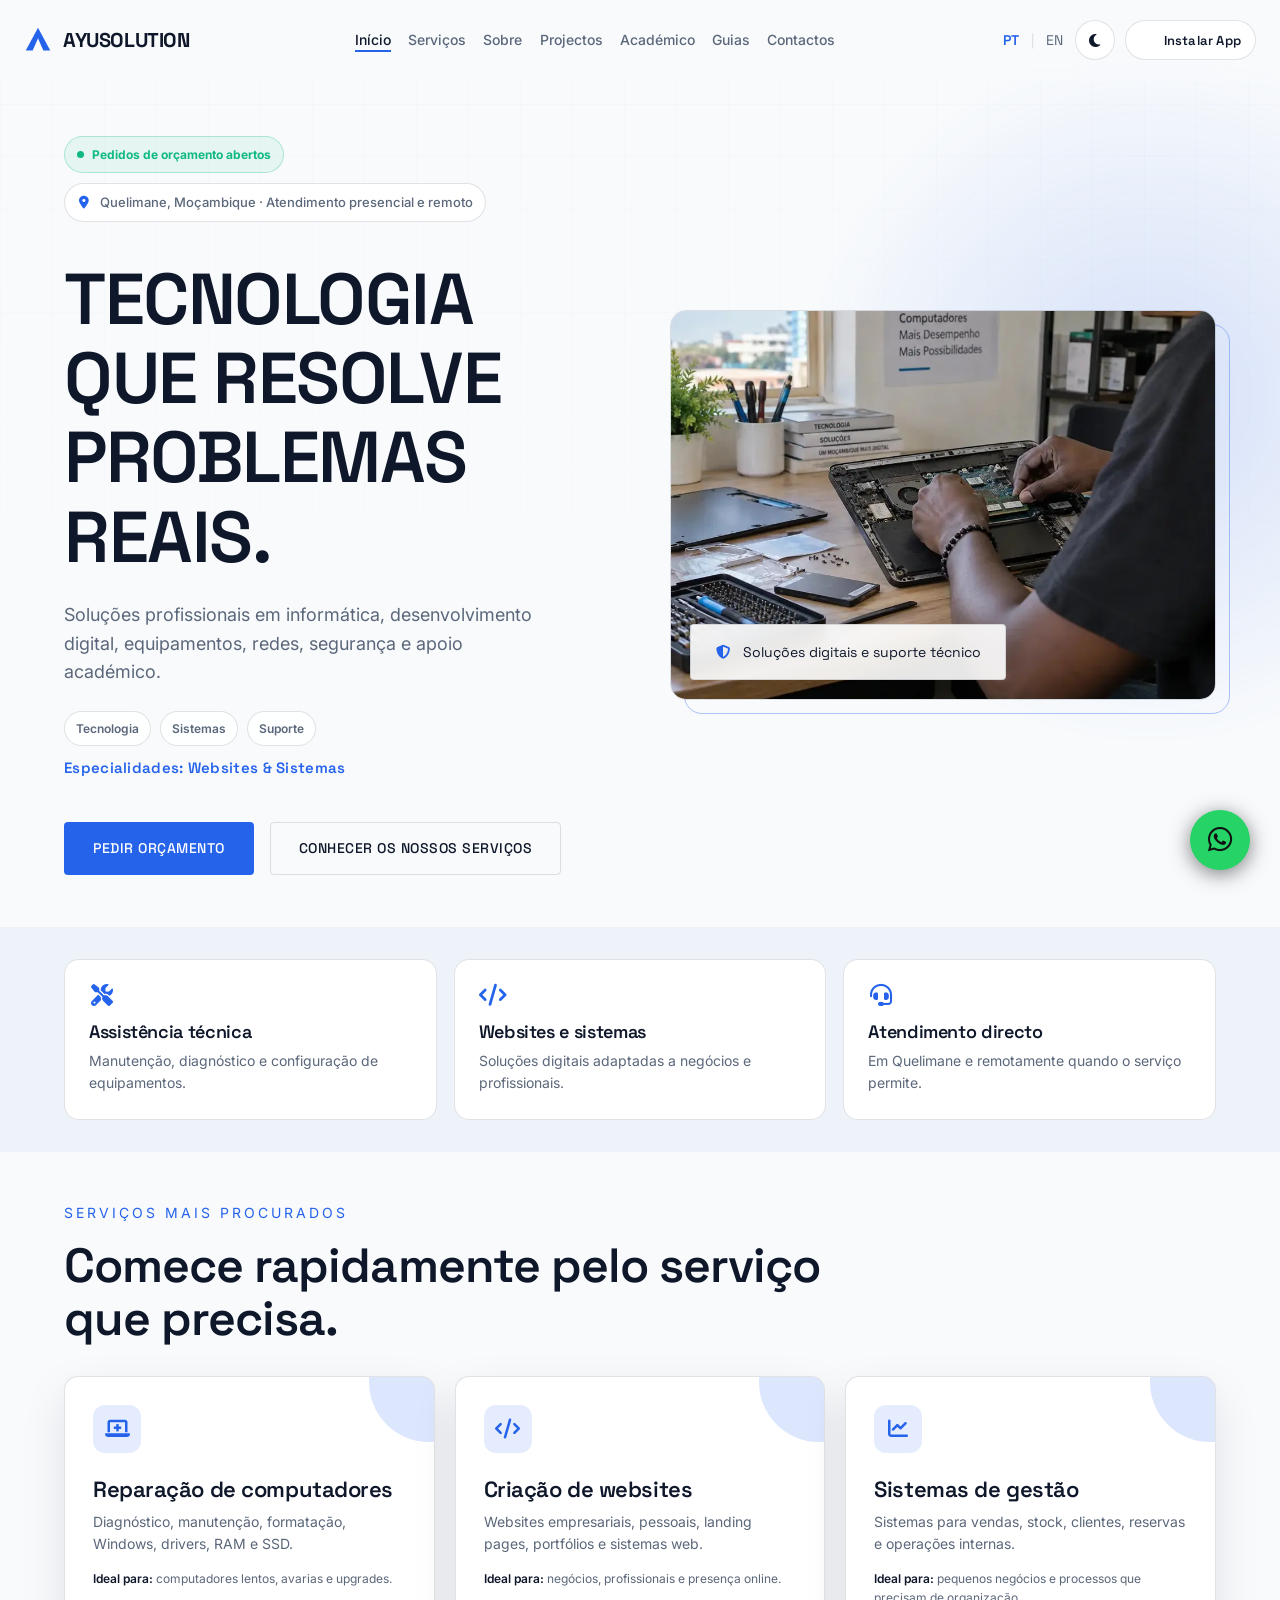
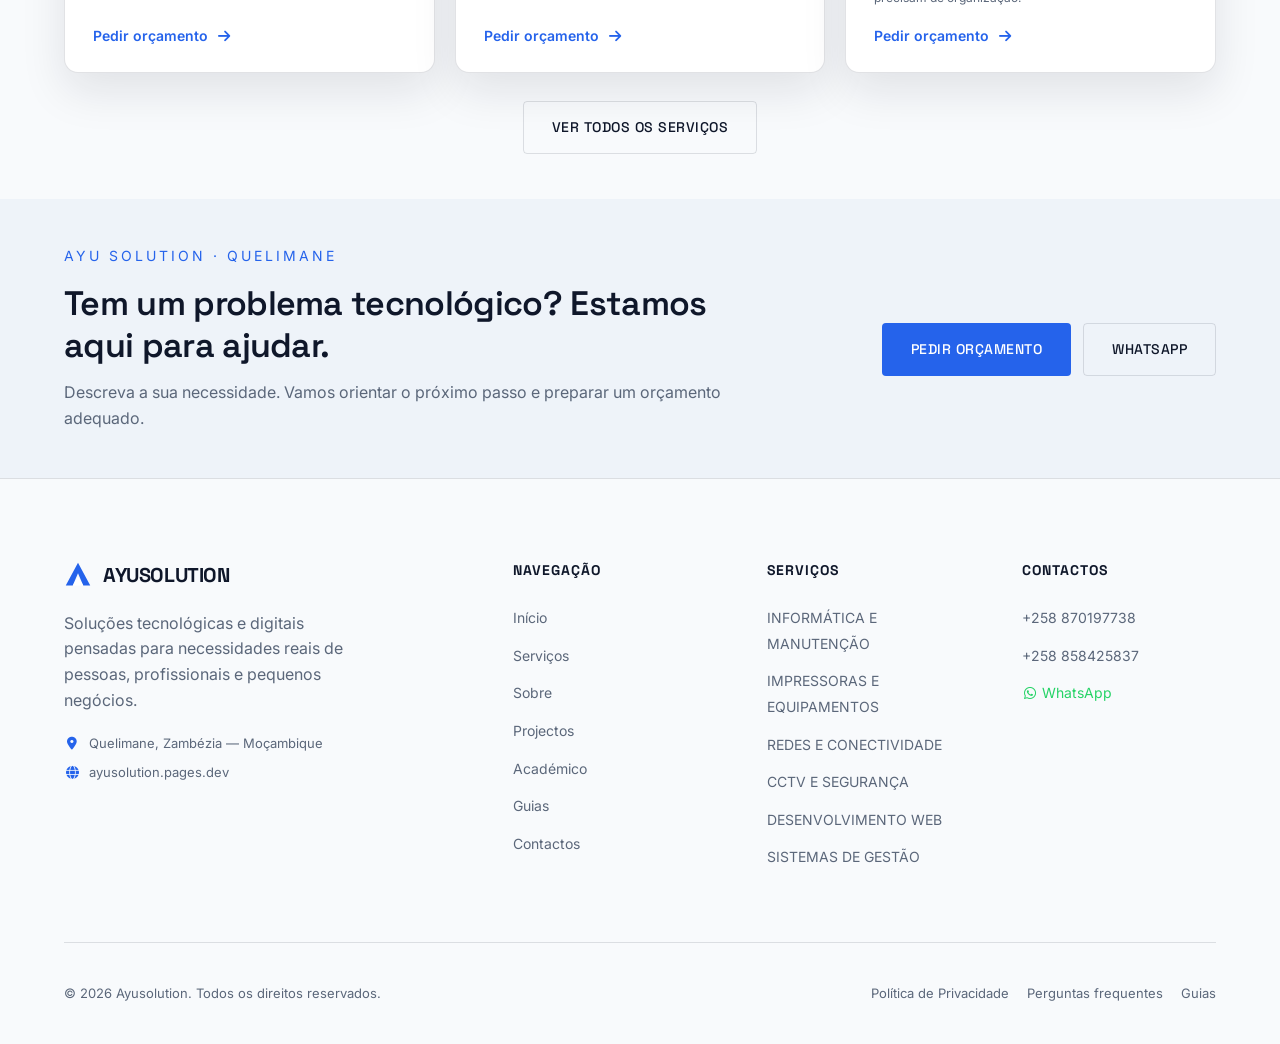
==== commit 41b09011: "V14: Independent AYU pages for services projects about academic and contact" ====
--- a/index.html
+++ b/index.html
@@ -1,6 +1,4 @@
-<!DOCTYPE html>
-<html lang="pt">
-<head>
+<!doctype html><html lang="pt-MZ"><head>
     <!-- GOOGLE ADSENSE: preserve active publisher verification -->
     <script async src="https://pagead2.googlesyndication.com/pagead/js/adsbygoogle.js?client=ca-pub-7648355166035439" crossorigin="anonymous"></script>
     <meta name="mylead-verification" content="749d702170d73bff9998127eea15952d">
@@ -9,15 +7,15 @@
     <meta charset="UTF-8">
     <meta name="viewport" content="width=device-width, initial-scale=1.0">
     <link rel="preload" as="image" href="/assets/images/photos/computer-repair.webp" type="image/webp" fetchpriority="high" media="(min-width: 1025px)">
-    <title>Ayusolution — Soluções Tecnológicas e Digitais</title>
-    <meta name="description" content="Ayusolution — soluções tecnológicas em Quelimane, Moçambique: informática, reparação de computadores e impressoras, websites, sistemas de gestão, redes, CCTV e apoio académico.">
+    <title>AYU Solution | Soluções tecnológicas em Quelimane</title>
+    <meta name="description" content="Assistência informática, websites, sistemas, redes e apoio digital em Quelimane. Conheça os serviços e solicite um orçamento.">
     <meta name="geo.region" content="MZ-Q">
     <meta name="geo.placename" content="Quelimane">
     <meta name="keywords" content="informática, reparação de computadores, impressoras, redes, CCTV, desenvolvimento web, sistemas de gestão, soluções digitais, serviços tecnológicos, trabalhos científicos, monografias, Moçambique">
     
     <!-- Open Graph -->
-    <meta property="og:title" content="Ayusolution — Technology & Digital Solutions">
-    <meta property="og:description" content="Professional solutions in IT, digital development, equipment, networking, security and academic support.">
+    <meta property="og:title" content="AYU Solution | Soluções tecnológicas em Quelimane">
+    <meta property="og:description" content="Assistência informática, websites, sistemas, redes e apoio digital em Quelimane. Conheça os serviços e solicite um orçamento.">
     <meta property="og:type" content="website">
     <link rel="canonical" href="https://ayusolution.pages.dev/">
     <!-- PWA -->
@@ -39,8 +37,8 @@
     <meta property="og:image:height" content="630">
     <meta property="og:image:alt" content="Ayusolution — Soluções Tecnológicas e Digitais em Quelimane, Moçambique">
     <meta name="twitter:card" content="summary_large_image">
-    <meta name="twitter:title" content="Ayusolution — Soluções Tecnológicas e Digitais">
-    <meta name="twitter:description" content="Informática, websites, sistemas, redes, CCTV, equipamentos e apoio académico em Quelimane, Moçambique.">
+    <meta property="twitter:title" content="AYU Solution | Soluções tecnológicas em Quelimane">
+    <meta property="twitter:description" content="Assistência informática, websites, sistemas, redes e apoio digital em Quelimane. Conheça os serviços e solicite um orçamento.">
     <meta name="twitter:image" content="https://ayusolution.pages.dev/assets/images/og-ayusolution.png">
 
     <script type="application/ld+json">
@@ -85,17 +83,13 @@
         })();
     </script>
 
-    <link rel="stylesheet" href="/assets/css/site-v13.css?v=20261017-mobile1">
+    <link rel="stylesheet" href="/assets/css/site-v13.css?v=20261019-mp1"><link rel="stylesheet" href="/assets/css/site-v14.css?v=20261019-mp1">
     <!-- V8: fotografias principais incorporadas no HTML para evitar falhas de caminhos -->
-</head>
-<body>
-    <a class="skip-link" href="#main-content">Saltar para o conteúdo</a>
-    <div class="scroll-progress" id="scrollProgress" aria-hidden="true"></div>
-
-    <!-- AYUSOLUTION HEADER -->
-    <header id="header">
+</head><body class="ayu-v14 ayu-page-home" data-page="home">
+<a class="skip-link" href="#main-content">Saltar para o conteúdo</a><div class="scroll-progress" id="scrollProgress" aria-hidden="true"></div>
+<header id="header">
         <div class="container nav-wrapper">
-            <a href="#home" class="logo">
+            <a href="/" class="logo">
                 <svg viewBox="0 0 32 32" fill="none">
                     <path d="M16 2L30 28H22L16 14L10 28H2L16 2Z" fill="#2563EB"/>
                     <path d="M16 18L22 28H10L16 18Z" fill="#FFFFFF"/>
@@ -104,13 +98,13 @@
             </a>
             
             <ul class="nav-links" id="nav-menu">
-                <li><a href="#home" class="active" data-i18n="nav.home">Início</a></li>
-                <li><a href="#popular-services" data-i18n="nav.services">Serviços</a></li>
-                <li><a href="#about" data-i18n="nav.about">Sobre</a></li>
-                <li><a href="#projects" data-i18n="nav.projects">Projectos</a></li>
-                <li><a href="#academic" data-i18n="nav.academic">Académico</a></li>
+                <li><a href="/" class="active" data-i18n="nav.home">Início</a></li>
+                <li><a href="/servicos.html" data-i18n="nav.services">Serviços</a></li>
+                <li><a href="/sobre.html" data-i18n="nav.about">Sobre</a></li>
+                <li><a href="/projectos.html" data-i18n="nav.projects">Projectos</a></li>
+                <li><a href="/apoio-academico.html" data-i18n="nav.academic">Académico</a></li>
                 <li><a href="guias.html" data-i18n="nav.guides">Guias</a></li>
-                <li><a href="#contact" data-i18n="nav.contact">Contactos</a></li>
+                <li><a href="/contacto.html" data-i18n="nav.contact">Contactos</a></li>
             </ul>
 
             <div class="nav-actions">
@@ -126,15 +120,12 @@
                     <i class="fas fa-arrow-down-to-bracket" aria-hidden="true"></i>
                     <span id="installAppBtnText" data-i18n="nav.install">Instalar App</span>
                 </button>
-                <a href="#contact" class="btn btn-primary" data-i18n="nav.cta">Iniciar um Projecto</a>
+                <a href="/contacto.html" class="btn btn-primary" data-i18n="nav.cta">Iniciar um Projecto</a>
                 <button class="hamburger" id="hamburger-btn" type="button" aria-label="Abrir menu" aria-controls="nav-menu" aria-expanded="false"><i class="fas fa-bars"></i></button>
             </div>
         </div>
     </header>
-
-    <main id="main-content">
-    <!-- HERO SECTION -->
-    <section id="home" class="section-padding">
+<main id="main-content"><section id="home" class="section-padding">
         <div class="container hero-grid">
             <div class="hero-text reveal">
                 <div class="hero-eyebrow">
@@ -148,8 +139,8 @@
                 </div>
                 <div class="hero-rotator"><span data-i18n="hero.specialty">Especialidades:</span> <span class="rotating-service" id="rotatingService">Websites & Sistemas</span></div>
                 <div class="hero-buttons">
-                    <a href="#contact" class="btn btn-primary" data-i18n="hero.quote">Pedir orçamento</a>
-                    <a href="#popular-services" class="btn btn-outline" data-i18n="hero.btn1">Conhecer os nossos serviços</a>
+                    <a href="/contacto.html" class="btn btn-primary" data-i18n="hero.quote">Pedir orçamento</a>
+                    <a href="/servicos.html" class="btn btn-outline" data-i18n="hero.btn1">Conhecer os nossos serviços</a>
                 </div>
             </div>
             <div class="hero-visual reveal">
@@ -162,23 +153,7 @@
                 </div>
             </div>
         </div>
-    </section>
-
-<nav class="ayu-quicknav" aria-label="Acesso rápido às secções">
- <div class="container ayu-quicknav-inner">
-  <span data-i18n="quick.explore">Explorar</span>
-  <a href="#home" data-i18n="nav.home">Início</a>
-  <a href="#popular-services" data-i18n="nav.services">Serviços</a>
-  <a href="#services" data-i18n="quick.details">Detalhes</a>
-  <a href="#projects" data-i18n="nav.projects">Projectos</a>
-  <a href="#about" data-i18n="nav.about">Sobre</a>
-  <a href="#guides" data-i18n="nav.guides">Guias</a>
-  <a href="#contact" class="ayu-quicknav-cta" data-i18n="nav.contact">Contactos</a>
- </div>
-</nav>
-
-    <!-- POPULAR SERVICES -->
-    <section id="popular-services">
+    </section><section class="ayu-home-benefits"><div class="container ayu-benefits-grid"><article><i class="fas fa-screwdriver-wrench"></i><h2>Assistência técnica</h2><p>Manutenção, diagnóstico e configuração de equipamentos.</p></article><article><i class="fas fa-code"></i><h2>Websites e sistemas</h2><p>Soluções digitais adaptadas a negócios e profissionais.</p></article><article><i class="fas fa-headset"></i><h2>Atendimento directo</h2><p>Em Quelimane e remotamente quando o serviço permite.</p></article></div></section><section id="popular-services">
         <div class="container">
             <span class="section-title reveal" data-i18n="popular.title">SERVIÇOS MAIS PROCURADOS</span>
             <h2 class="section-heading reveal" data-i18n="popular.heading">Comece rapidamente pelo serviço que precisa.</h2>
@@ -190,643 +165,26 @@
                     <span class="popular-ideal"><strong data-i18n="popular.ideal">Ideal para:</strong> <span data-i18n="popular.p1.ideal">computadores lentos, avarias e upgrades.</span></span>
                     <button class="text-link" type="button" data-service-key="services.s1.title" onclick="requestService(this.dataset.serviceKey)"><span data-i18n="popular.cta">Pedir orçamento</span><i class="fas fa-arrow-right"></i></button>
                 </article>
-                <article class="popular-card reveal">
+<article class="popular-card reveal">
                     <div class="popular-icon"><i class="fas fa-code"></i></div>
                     <h3 data-i18n="popular.p2.title">Criação de websites</h3>
                     <p data-i18n="popular.p2.desc">Websites empresariais, pessoais, landing pages, portfólios e sistemas web.</p>
                     <span class="popular-ideal"><strong data-i18n="popular.ideal">Ideal para:</strong> <span data-i18n="popular.p2.ideal">negócios, profissionais e presença online.</span></span>
                     <button class="text-link" type="button" data-service-key="services.s5.title" onclick="requestService(this.dataset.serviceKey)"><span data-i18n="popular.cta">Pedir orçamento</span><i class="fas fa-arrow-right"></i></button>
                 </article>
-                <article class="popular-card reveal">
+<article class="popular-card reveal">
                     <div class="popular-icon"><i class="fas fa-chart-line"></i></div>
                     <h3 data-i18n="popular.p4.title">Sistemas de gestão</h3>
                     <p data-i18n="popular.p4.desc">Sistemas para vendas, stock, clientes, reservas e operações internas.</p>
                     <span class="popular-ideal"><strong data-i18n="popular.ideal">Ideal para:</strong> <span data-i18n="popular.p4.ideal">pequenos negócios e processos que precisam de organização.</span></span>
                     <button class="text-link" type="button" data-service-key="services.s6.title" onclick="requestService(this.dataset.serviceKey)"><span data-i18n="popular.cta">Pedir orçamento</span><i class="fas fa-arrow-right"></i></button>
-                </article>
-                <article class="popular-card reveal">
-                    <div class="popular-icon"><i class="fas fa-network-wired"></i></div>
-                    <h3 data-i18n="popular.p5.title">Redes e Wi-Fi</h3>
-                    <p data-i18n="popular.p5.desc">Configuração de routers, redes LAN, Wi-Fi e partilha de recursos.</p>
-                    <span class="popular-ideal"><strong data-i18n="popular.ideal">Ideal para:</strong> <span data-i18n="popular.p5.ideal">casas, escritórios e pequenos estabelecimentos.</span></span>
-                    <button class="text-link" type="button" data-service-key="services.s3.title" onclick="requestService(this.dataset.serviceKey)"><span data-i18n="popular.cta">Pedir orçamento</span><i class="fas fa-arrow-right"></i></button>
-                </article>
-                <article class="popular-card reveal">
-                    <div class="popular-icon"><i class="fas fa-video"></i></div>
-                    <h3 data-i18n="popular.p6.title">CCTV e segurança</h3>
-                    <p data-i18n="popular.p6.desc">Instalação e configuração de câmaras, DVR/NVR e acesso remoto.</p>
-                    <span class="popular-ideal"><strong data-i18n="popular.ideal">Ideal para:</strong> <span data-i18n="popular.p6.ideal">residências, lojas e espaços de trabalho.</span></span>
-                    <button class="text-link" type="button" data-service-key="services.s4.title" onclick="requestService(this.dataset.serviceKey)"><span data-i18n="popular.cta">Pedir orçamento</span><i class="fas fa-arrow-right"></i></button>
-                </article>
-                <article class="popular-card reveal">
-                    <div class="popular-icon"><i class="fas fa-graduation-cap"></i></div>
-                    <h3 data-i18n="popular.p3.title">Apoio académico</h3>
-                    <p data-i18n="popular.p3.desc">Estruturação, revisão, formatação, referências e preparação de apresentações.</p>
-                    <span class="popular-ideal"><strong data-i18n="popular.ideal">Ideal para:</strong> <span data-i18n="popular.p3.ideal">estudantes que precisam de organização e revisão documental.</span></span>
-                    <button class="text-link" type="button" data-service-key="academic.title" onclick="requestService(this.dataset.serviceKey)"><span data-i18n="popular.cta">Pedir orçamento</span><i class="fas fa-arrow-right"></i></button>
-                </article>
-            </div>
-            <div class="all-services-link reveal"><a href="#services" class="btn btn-outline" data-i18n="popular.all">Ver todos os serviços</a></div>
-        </div>
-    </section>
-
-    <!-- TECHNOLOGIES -->
-    <div class="tech-strip">
-        <div class="container tech-strip-inner">
-            <span class="tech-strip-label" data-i18n="tech.label">Tecnologias & áreas</span>
-            <span class="tech-chip">HTML</span>
-            <span class="tech-chip">CSS</span>
-            <span class="tech-chip">JavaScript</span>
-            <span class="tech-chip">PHP</span>
-            <span class="tech-chip">MySQL</span>
-            <span class="tech-chip">Windows</span>
-            <span class="tech-chip">Wi-Fi / LAN</span>
-            <span class="tech-chip">CCTV</span>
-        </div>
-    </div>
-
-<details class="ayu-panel" data-ayu-panel="services"><summary class="ayu-panel-summary"><span class="ayu-panel-title" data-i18n="panel.services.title">Todos os serviços em detalhe</span><span class="ayu-panel-subtitle" data-i18n="panel.services.sub">7 especialidades de informática e soluções digitais</span><span class="ayu-panel-arrow" aria-hidden="true"></span></summary>
-    <!-- SERVICES SECTION -->
-    <section id="services" class="section-padding">
-        <div class="container">
-            <span class="section-title reveal" data-i18n="services.title">O QUE FAZEMOS</span>
-            <h2 class="section-heading reveal" data-i18n="services.heading">Soluções tecnológicas completas para impulsionar o seu dia a dia.</h2>
-<nav class="ayu-service-jumps" aria-label="Categorias de serviços">
-<a href="#servico-informatica" data-i18n="services.s1.title">Informática</a>
-<a href="#servico-impressoras" data-i18n="services.s2.title">Impressoras</a>
-<a href="#servico-redes" data-i18n="services.s3.title">Redes</a>
-<a href="#servico-cctv" data-i18n="services.s4.title">CCTV</a>
-<a href="#servico-web" data-i18n="services.s5.title">Web</a>
-<a href="#servico-gestao" data-i18n="services.s6.title">Gestão</a>
-<a href="#servico-digitais" data-i18n="services.s7.title">Digital</a>
-</nav>
-
-            <!-- Service 01: Computer & IT -->
-            <div class="service-row reveal">
-                <div class="service-content">
-                    <span class="service-num">01 — Informática</span>
-                    <h3 id="servico-informatica" data-i18n="services.s1.title">INFORMÁTICA E MANUTENÇÃO</h3>
-                    <ul class="service-list">
-                        <li><i class="fas fa-check-circle"></i> <span data-i18n="services.s1.i1">Reparação de computadores</span></li>
-                        <li><i class="fas fa-check-circle"></i> <span data-i18n="services.s1.i2">Diagnóstico de problemas</span></li>
-                        <li><i class="fas fa-check-circle"></i> <span data-i18n="services.s1.i3">Manutenção de computadores</span></li>
-                        <li><i class="fas fa-check-circle"></i> <span data-i18n="services.s1.i4">Formatação</span></li>
-                        <li><i class="fas fa-check-circle"></i> <span data-i18n="services.s1.i5">Instalação do Windows</span></li>
-                        <li><i class="fas fa-check-circle"></i> <span data-i18n="services.s1.i6">Configuração do Windows</span></li>
-                        <li><i class="fas fa-check-circle"></i> <span data-i18n="services.s1.i7">Instalação de software</span></li>
-                        <li><i class="fas fa-check-circle"></i> <span data-i18n="services.s1.i8">Instalação de drivers</span></li>
-                        <li><i class="fas fa-check-circle"></i> <span data-i18n="services.s1.i9">Otimização do sistema</span></li>
-                        <li><i class="fas fa-check-circle"></i> <span data-i18n="services.s1.i10">Upgrade de RAM</span></li>
-                        <li><i class="fas fa-check-circle"></i> <span data-i18n="services.s1.i11">Upgrade de SSD</span></li>
-                        <li><i class="fas fa-check-circle"></i> <span data-i18n="services.s1.i12">Configuração de computadores</span></li>
-                        <li><i class="fas fa-check-circle"></i> <span data-i18n="services.s1.i13">Manutenção preventiva</span></li>
-                    </ul>
-                </div>
-                <div class="service-visual">
-                    <img src="/assets/images/photos/computer-repair.webp" alt="Imagem ilustrativa de informática e manutenção" width="1200" height="900" loading="lazy" decoding="async">
-                </div>
-            </div>
-
-            <!-- Service 02: Printers -->
-            <div class="service-row reverse reveal">
-                <div class="service-content">
-                    <span class="service-num">02 — Equipamentos</span>
-                    <h3 id="servico-impressoras" data-i18n="services.s2.title">IMPRESSORAS E EQUIPAMENTOS</h3>
-                    <ul class="service-list">
-                        <li><i class="fas fa-check-circle"></i> <span data-i18n="services.s2.i1">Instalação de impressoras</span></li>
-                        <li><i class="fas fa-check-circle"></i> <span data-i18n="services.s2.i2">Configuração de impressoras</span></li>
-                        <li><i class="fas fa-check-circle"></i> <span data-i18n="services.s2.i3">Manutenção de impressoras</span></li>
-                        <li><i class="fas fa-check-circle"></i> <span data-i18n="services.s2.i4">Diagnóstico de problemas</span></li>
-                        <li><i class="fas fa-check-circle"></i> <span data-i18n="services.s2.i5">Instalação de drivers</span></li>
-                        <li><i class="fas fa-check-circle"></i> <span data-i18n="services.s2.i6">Configuração em rede</span></li>
-                        <li><i class="fas fa-check-circle"></i> <span data-i18n="services.s2.i7">Configuração de scanners</span></li>
-                        <li><i class="fas fa-check-circle"></i> <span data-i18n="services.s2.i8">Configuração de equipamentos</span></li>
-                        <li><i class="fas fa-check-circle"></i> <span data-i18n="services.s2.i9">Manutenção de equipamentos</span></li>
-                    </ul>
-                </div>
-                <div class="service-visual">
-                    <img src="/assets/images/photos/printer-maintenance.webp" alt="Imagem ilustrativa de manutenção de impressora" width="1200" height="900" loading="lazy" decoding="async">
-                </div>
-            </div>
-
-            <!-- Service 03 & 04: Networks & CCTV -->
-            <div class="service-row reveal" style="margin-bottom: 60px;">
-                <div class="tech-card">
-                    <i class="fas fa-network-wired tech-icon"></i>
-                    <span class="service-num">03 — Redes</span>
-                    <h3 id="servico-redes" data-i18n="services.s3.title">REDES E CONECTIVIDADE</h3>
-                    <ul class="service-list" style="grid-template-columns: 1fr;">
-                        <li><i class="fas fa-check-circle"></i> <span data-i18n="services.s3.i1">Instalação de redes Wi-Fi</span></li>
-                        <li><i class="fas fa-check-circle"></i> <span data-i18n="services.s3.i2">Configuração de routers</span></li>
-                        <li><i class="fas fa-check-circle"></i> <span data-i18n="services.s3.i3">Redes LAN</span></li>
-                        <li><i class="fas fa-check-circle"></i> <span data-i18n="services.s3.i4">Resolução de conectividade</span></li>
-                        <li><i class="fas fa-check-circle"></i> <span data-i18n="services.s3.i5">Partilha de recursos</span></li>
-                        <li><i class="fas fa-check-circle"></i> <span data-i18n="services.s3.i6">Configuração básica de servidores</span></li>
-                    </ul>
-                </div>
-                <div class="tech-card">
-                    <i class="fas fa-shield-halved tech-icon"></i>
-                    <span class="service-num">04 — Segurança</span>
-                    <h3 id="servico-cctv" data-i18n="services.s4.title">CCTV E SEGURANÇA</h3>
-                    <ul class="service-list" style="grid-template-columns: 1fr;">
-                        <li><i class="fas fa-check-circle"></i> <span data-i18n="services.s4.i1">Instalação de câmeras</span></li>
-                        <li><i class="fas fa-check-circle"></i> <span data-i18n="services.s4.i2">Configuração de CCTV</span></li>
-                        <li><i class="fas fa-check-circle"></i> <span data-i18n="services.s4.i3">Configuração de DVR/NVR</span></li>
-                        <li><i class="fas fa-check-circle"></i> <span data-i18n="services.s4.i4">Acesso remoto pelo telemóvel</span></li>
-                        <li><i class="fas fa-check-circle"></i> <span data-i18n="services.s4.i5">Manutenção de sistemas</span></li>
-                        <li><i class="fas fa-check-circle"></i> <span data-i18n="services.s4.i6">Configuração de videovigilância</span></li>
-                    </ul>
-                </div>
-            </div>
-
-            <!-- Service 05 & 06: Web & Systems -->
-            <div class="service-row reveal" style="margin-bottom: 60px;">
-                <div class="tech-card">
-                    <i class="fas fa-code tech-icon"></i>
-                    <span class="service-num">05 — Digital</span>
-                    <h3 id="servico-web" data-i18n="services.s5.title">DESENVOLVIMENTO WEB</h3>
-                    <ul class="service-list" style="grid-template-columns: 1fr;">
-                        <li><i class="fas fa-check-circle"></i> <span data-i18n="services.s5.i1">Websites empresariais</span></li>
-                        <li><i class="fas fa-check-circle"></i> <span data-i18n="services.s5.i2">Websites pessoais</span></li>
-                        <li><i class="fas fa-check-circle"></i> <span data-i18n="services.s5.i3">Portfolios</span></li>
-                        <li><i class="fas fa-check-circle"></i> <span data-i18n="services.s5.i4">Landing pages</span></li>
-                        <li><i class="fas fa-check-circle"></i> <span data-i18n="services.s5.i5">Lojas online</span></li>
-                        <li><i class="fas fa-check-circle"></i> <span data-i18n="services.s5.i6">Sistemas web</span></li>
-                    </ul>
-                </div>
-                <div class="tech-card">
-                    <i class="fas fa-chart-line tech-icon"></i>
-                    <span class="service-num">06 — Gestão</span>
-                    <h3 id="servico-gestao" data-i18n="services.s6.title">SISTEMAS DE GESTÃO</h3>
-                    <ul class="service-list" style="grid-template-columns: 1fr;">
-                        <li><i class="fas fa-check-circle"></i> <span data-i18n="services.s6.i1">Sistemas de vendas</span></li>
-                        <li><i class="fas fa-check-circle"></i> <span data-i18n="services.s6.i2">Gestão de stock</span></li>
-                        <li><i class="fas fa-check-circle"></i> <span data-i18n="services.s6.i3">Gestão de clientes</span></li>
-                        <li><i class="fas fa-check-circle"></i> <span data-i18n="services.s6.i4">Sistemas para restaurantes</span></li>
-                        <li><i class="fas fa-check-circle"></i> <span data-i18n="services.s6.i5">Sistemas de reservas</span></li>
-                        <li><i class="fas fa-check-circle"></i> <span data-i18n="services.s6.i6">Sistemas personalizados</span></li>
-                    </ul>
-                </div>
-            </div>
-
-            <!-- Service 07: Digital Solutions -->
-            <div class="service-row reveal">
-                <div class="service-content">
-                    <span class="service-num">07 — Inovação</span>
-                    <h3 id="servico-digitais" data-i18n="services.s7.title">SOLUÇÕES DIGITAIS</h3>
-                    <ul class="service-list">
-                        <li><i class="fas fa-check-circle"></i> <span data-i18n="services.s7.i1">Digitalização de processos</span></li>
-                        <li><i class="fas fa-check-circle"></i> <span data-i18n="services.s7.i2">Organização de informação</span></li>
-                        <li><i class="fas fa-check-circle"></i> <span data-i18n="services.s7.i3">Automatização de tarefas</span></li>
-                        <li><i class="fas fa-check-circle"></i> <span data-i18n="services.s7.i4">Bases de dados</span></li>
-                        <li><i class="fas fa-check-circle"></i> <span data-i18n="services.s7.i5">Consultoria informática</span></li>
-                        <li><i class="fas fa-check-circle"></i> <span data-i18n="services.s7.i6">Soluções personalizadas</span></li>
-                    </ul>
-                </div>
-                <div class="service-visual" style="background: var(--bg-card); display: flex; align-items: center; justify-content: center;">
-                    <div style="width: 80%; height: 2px; background: var(--color-border); position: relative;">
-                        <div style="position: absolute; top: -5px; left: 20%; width: 10px; height: 10px; background: var(--color-primary); border-radius: 50%;"></div>
-                        <div style="position: absolute; top: -5px; left: 50%; width: 10px; height: 10px; background: #fff; border-radius: 50%;"></div>
-                        <div style="position: absolute; top: -5px; left: 80%; width: 10px; height: 10px; background: var(--color-primary); border-radius: 50%;"></div>
-                    </div>
-                </div>
-            </div>
-        </div>
-    </section>
-
-</details>
-    <!-- ABOUT & FOUNDER SECTION -->
-    <section id="about" class="section-padding">
-        <div class="container about-grid">
-            <div class="founder-img reveal">
-                <img src="/assets/images/brand-about.svg" alt="Identidade tecnológica da Ayusolution" width="720" height="900" loading="lazy" decoding="async">
-            </div>
-            <div class="about-text reveal">
-                <span class="section-title" data-i18n="about.title">SOBRE A AYUSOLUTION</span>
-                <h2 data-i18n="about.heading">Tecnologia útil, próxima e feita para resolver.</h2>
-                <p data-i18n="about.p1">A Ayusolution transforma necessidades do dia a dia em soluções tecnológicas claras e funcionais. Trabalhamos com suporte informático, websites, sistemas, equipamentos, redes, CCTV e apoio à organização de documentos académicos.</p>
-                <div class="about-points">
-                    <div class="about-point"><i class="fas fa-screwdriver-wrench"></i><strong data-i18n="about.point1.title">Resolver</strong><span data-i18n="about.point1.desc">Começamos pelo problema real, não pela tecnologia.</span></div>
-                    <div class="about-point"><i class="fas fa-code"></i><strong data-i18n="about.point2.title">Construir</strong><span data-i18n="about.point2.desc">Criamos soluções simples, organizadas e adaptáveis.</span></div>
-                    <div class="about-point"><i class="fas fa-headset"></i><strong data-i18n="about.point3.title">Acompanhar</strong><span data-i18n="about.point3.desc">Mantemos comunicação directa antes e depois da entrega.</span></div>
-                </div>
-                <div class="founder-subtitle">
-                    <h4 data-i18n="about.founder_title">COMO PENSAMOS</h4>
-                    <p data-i18n="about.founder_p">Tecnologia só tem valor quando facilita o trabalho, melhora um processo ou resolve uma dificuldade concreta. É essa lógica prática que orienta cada serviço da Ayusolution.</p>
-                </div>
-            </div>
-        </div>
-    </section>
-
-<details class="ayu-panel" data-ayu-panel="projects"><summary class="ayu-panel-summary"><span class="ayu-panel-title" data-i18n="panel.projects.title">Projectos e galeria</span><span class="ayu-panel-subtitle" data-i18n="panel.projects.sub">Sistemas, soluções técnicas e exemplos visuais</span><span class="ayu-panel-arrow" aria-hidden="true"></span></summary>
-    <!-- PROJECTS / SOLUTIONS SHOWCASE -->
-    <section id="projects" class="section-padding">
-        <div class="container">
-            <div class="projects-intro">
-                <div>
-                    <span class="section-title reveal" data-i18n="projects.title">SOLUÇÕES E PROJECTOS</span>
-                    <h2 class="section-heading reveal" data-i18n="projects.heading">Exemplos de soluções digitais e técnicas que podemos desenvolver ou implementar.</h2>
-                </div>
-            </div>
-
-            <div class="project-category">
-                <div class="project-category-header reveal">
-                    <div>
-                        <span class="project-category-kicker" data-i18n="projects.digital.kicker">01 — Digital</span>
-                        <h3 data-i18n="projects.digital.title">Soluções Digitais</h3>
-                    </div>
-                    <p data-i18n="projects.digital.desc">Sistemas, plataformas e websites pensados para organizar processos, melhorar atendimento e fortalecer a presença digital.</p>
-                </div>
-
-                <div class="mobile-swipe-hint reveal"><span class="hint-pill"><span data-i18n="projects.swipe">Deslize para ver mais</span><i class="fas fa-arrow-right"></i></span></div>
-
-                <div class="projects-grid">
-                    <article class="project-card reveal" role="button" tabindex="0" data-project="p1" aria-label="Abrir detalhes da solução">
-                        <div class="project-img">
-                            <span class="project-tag" data-i18n="projects.tagDemo">Demonstração</span>
-                            <div class="project-preview dashboard-preview" aria-hidden="true">
-                                <div class="preview-topbar"><span></span><span></span><span></span></div>
-                                <div class="preview-body">
-                                    <div class="mock-sidebar"><div class="preview-line blue md"></div><div class="preview-line lg"></div><div class="preview-line md"></div><div class="preview-line sm"></div></div>
-                                    <div class="mock-content"><div class="mock-stats"><div class="mock-stat"></div><div class="mock-stat"></div><div class="mock-stat"></div></div><div class="mock-chart"></div><div class="mock-table"><span></span><span></span><span></span></div></div>
-                                </div>
-                            </div>
-                        </div>
-                        <div class="project-info">
-                            <span class="project-type"><i class="fas fa-chart-line"></i><span data-i18n="projects.p1.type">Gestão</span></span>
-                            <h4 data-i18n="projects.p1.title">Sistema de Gestão Comercial</h4>
-                            <p data-i18n="projects.p1.desc">Centraliza vendas, stock, clientes e informação essencial do negócio num único ambiente.</p>
-                            <div class="project-fit"><i class="fas fa-user-check"></i><span><strong data-i18n="projects.ideal">Ideal para:</strong> <span data-i18n="projects.p1.fit">lojas, papelarias, armazéns e pequenos negócios.</span></span></div>
-                            <span class="project-more"><span data-i18n="projects.more">Ver solução</span> <i class="fas fa-arrow-right"></i></span>
-                        </div>
-                    </article>
-
-                    <article class="project-card reveal" role="button" tabindex="0" data-project="p2" aria-label="Abrir detalhes da solução">
-                        <div class="project-img">
-                            <span class="project-tag" data-i18n="projects.tagConcept">Conceito</span>
-                            <div class="project-preview restaurant-preview" aria-hidden="true">
-                                <div class="preview-topbar"><span></span><span></span><span></span></div>
-                                <div class="preview-body"><div class="order-list"><div class="order-item"><span></span><span></span></div><div class="order-item"><span></span><span></span></div><div class="order-item"><span></span><span></span></div></div><div class="table-map"><span></span><span></span><span></span><span></span><span></span><span></span></div></div>
-                            </div>
-                        </div>
-                        <div class="project-info">
-                            <span class="project-type"><i class="fas fa-utensils"></i><span data-i18n="projects.p2.type">Restauração</span></span>
-                            <h4 data-i18n="projects.p2.title">Sistema de Gestão de Restaurante</h4>
-                            <p data-i18n="projects.p2.desc">Organiza pedidos, reservas e mesas para tornar o atendimento mais simples e controlado.</p>
-                            <div class="project-fit"><i class="fas fa-user-check"></i><span><strong data-i18n="projects.ideal">Ideal para:</strong> <span data-i18n="projects.p2.fit">restaurantes, cafés, bares e pequenos estabelecimentos.</span></span></div>
-                            <span class="project-more"><span data-i18n="projects.more">Ver solução</span> <i class="fas fa-arrow-right"></i></span>
-                        </div>
-                    </article>
-
-                    <article class="project-card reveal" role="button" tabindex="0" data-project="p3" aria-label="Abrir detalhes da solução">
-                        <div class="project-img">
-                            <span class="project-tag" data-i18n="projects.tagConcept">Conceito</span>
-                            <div class="project-preview ticket-preview" aria-hidden="true">
-                                <div class="preview-topbar"><span></span><span></span><span></span></div>
-                                <div class="preview-body"><div class="ticket-shell"><div class="ticket-main"><div class="ticket-title"></div><span></span><span style="width:72%"></span><span style="width:48%"></span></div><div class="ticket-code"></div></div></div>
-                            </div>
-                        </div>
-                        <div class="project-info">
-                            <span class="project-type"><i class="fas fa-ticket"></i><span data-i18n="projects.p3.type">Reservas</span></span>
-                            <h4 data-i18n="projects.p3.title">Sistema de Reserva de Bilhetes</h4>
-                            <p data-i18n="projects.p3.desc">Digitaliza reservas, confirmações e emissão de bilhetes num fluxo mais simples para o utilizador.</p>
-                            <div class="project-fit"><i class="fas fa-user-check"></i><span><strong data-i18n="projects.ideal">Ideal para:</strong> <span data-i18n="projects.p3.fit">transportes, eventos, excursões e serviços com marcação.</span></span></div>
-                            <span class="project-more"><span data-i18n="projects.more">Ver solução</span> <i class="fas fa-arrow-right"></i></span>
-                        </div>
-                    </article>
-
-                    <article class="project-card reveal" role="button" tabindex="0" data-project="p4" aria-label="Abrir detalhes da solução">
-                        <div class="project-img">
-                            <span class="project-tag" data-i18n="projects.tagDemo">Demonstração</span>
-                            <div class="project-preview website-preview" aria-hidden="true">
-                                <div class="preview-topbar"><span></span><span></span><span></span></div>
-                                <div class="preview-body"><div class="website-hero"><div class="website-nav"><b></b><span></span></div><div class="preview-line blue md"></div><div class="preview-line lg"></div><div class="preview-line md"></div><div class="cta-mini"></div></div><div class="website-cards"><span></span><span></span><span></span></div></div>
-                            </div>
-                        </div>
-                        <div class="project-info">
-                            <span class="project-type"><i class="fas fa-globe"></i><span data-i18n="projects.p4.type">Web</span></span>
-                            <h4 data-i18n="projects.p4.title">Website Corporativo</h4>
-                            <p data-i18n="projects.p4.desc">Apresenta a empresa, os serviços e os contactos numa presença digital moderna e responsiva.</p>
-                            <div class="project-fit"><i class="fas fa-user-check"></i><span><strong data-i18n="projects.ideal">Ideal para:</strong> <span data-i18n="projects.p4.fit">empresas, profissionais, associações e marcas em crescimento.</span></span></div>
-                            <span class="project-more"><span data-i18n="projects.more">Ver solução</span> <i class="fas fa-arrow-right"></i></span>
-                        </div>
-                    </article>
-                </div>
-            </div>
-
-            <div class="project-category">
-                <div class="project-category-header reveal">
-                    <div>
-                        <span class="project-category-kicker" data-i18n="projects.technical.kicker">02 — Técnico</span>
-                        <h3 data-i18n="projects.technical.title">Soluções Técnicas</h3>
-                    </div>
-                    <p data-i18n="projects.technical.desc">Infraestrutura, conectividade e manutenção para manter equipamentos e ambientes de trabalho mais estáveis.</p>
-                </div>
-
-                <div class="mobile-swipe-hint reveal"><span class="hint-pill"><span data-i18n="projects.swipe">Deslize para ver mais</span><i class="fas fa-arrow-right"></i></span></div>
-
-                <div class="projects-grid">
-                    <article class="project-card reveal" role="button" tabindex="0" data-project="p5" aria-label="Abrir detalhes da solução">
-                        <div class="project-img">
-                            <span class="project-tag" data-i18n="projects.tagConcept">Conceito</span>
-                            <div class="project-preview network-preview" aria-hidden="true">
-                                <div class="preview-topbar"><span></span><span></span><span></span></div>
-                                <div class="preview-body"><div class="network-map"><span class="network-line l1"></span><span class="network-line l2"></span><span class="network-line l3"></span><span class="network-line l4"></span><span class="network-node main"><i class="fas fa-wifi"></i></span><span class="network-node n1"><i class="fas fa-laptop"></i></span><span class="network-node n2"><i class="fas fa-print"></i></span><span class="network-node n3"><i class="fas fa-desktop"></i></span><span class="network-node n4"><i class="fas fa-mobile-screen"></i></span></div></div>
-                            </div>
-                        </div>
-                        <div class="project-info">
-                            <span class="project-type"><i class="fas fa-network-wired"></i><span data-i18n="projects.p5.type">Redes</span></span>
-                            <h4 data-i18n="projects.p5.title">Infraestrutura de Rede</h4>
-                            <p data-i18n="projects.p5.desc">Organiza LAN, Wi‑Fi, routers e partilha de recursos para melhorar a conectividade do espaço.</p>
-                            <div class="project-fit"><i class="fas fa-user-check"></i><span><strong data-i18n="projects.ideal">Ideal para:</strong> <span data-i18n="projects.p5.fit">escritórios, lojas, residências e pequenas organizações.</span></span></div>
-                            <span class="project-more"><span data-i18n="projects.more">Ver solução</span> <i class="fas fa-arrow-right"></i></span>
-                        </div>
-                    </article>
-
-                    <article class="project-card reveal" role="button" tabindex="0" data-project="p6" aria-label="Abrir detalhes da solução">
-                        <div class="project-img">
-                            <span class="project-tag" data-i18n="projects.tagDemo">Demonstração</span>
-                            <div class="project-preview maintenance-preview" aria-hidden="true">
-                                <div class="preview-topbar"><span></span><span></span><span></span></div>
-                                <div class="preview-body"><div class="diagnostic-box"><div class="laptop-mini"><i class="fas fa-screwdriver-wrench"></i></div><div class="diagnostic-bars"><span style="--w:82%"></span><span style="--w:62%"></span><span style="--w:91%"></span><span style="--w:74%"></span></div></div></div>
-                            </div>
-                        </div>
-                        <div class="project-info">
-                            <span class="project-type"><i class="fas fa-screwdriver-wrench"></i><span data-i18n="projects.p6.type">Manutenção</span></span>
-                            <h4 data-i18n="projects.p6.title">Manutenção de Equipamentos Informáticos</h4>
-                            <p data-i18n="projects.p6.desc">Diagnóstico, limpeza, optimização e manutenção para reduzir falhas e prolongar a vida útil dos equipamentos.</p>
-                            <div class="project-fit"><i class="fas fa-user-check"></i><span><strong data-i18n="projects.ideal">Ideal para:</strong> <span data-i18n="projects.p6.fit">computadores pessoais, escritórios, estudantes e pequenos negócios.</span></span></div>
-                            <span class="project-more"><span data-i18n="projects.more">Ver solução</span> <i class="fas fa-arrow-right"></i></span>
-                        </div>
-                    </article>
-                </div>
-            </div>
-        </div>
-    </section>
-
-    <!-- SERVICE GALLERY -->
-    <section id="gallery" class="section-padding">
-        <div class="container">
-            <div class="gallery-head">
-                <div>
-                    <span class="section-title reveal" data-i18n="gallery.title">GALERIA DE SERVIÇOS</span>
-                    <h2 class="section-heading reveal" style="margin-bottom:0" data-i18n="gallery.heading">Uma visão rápida das áreas em que actuamos.</h2>
-                </div>
-                <p class="gallery-note reveal" data-i18n="gallery.note">As imagens desta secção são ilustrativas das áreas de serviço. Fotografias reais autorizadas podem substituí-las gradualmente sem alterar o layout.</p>
-            </div>
-            <div class="gallery-grid">
-                <article class="gallery-card reveal"><img src="/assets/images/photos/computer-repair.webp" alt="Informática e manutenção Ayusolution" width="960" height="720" loading="lazy" decoding="async"><div class="gallery-caption"><strong data-i18n="gallery.g1">Informática & Manutenção</strong><span data-i18n="gallery.g1s">Diagnóstico, reparação e optimização.</span></div></article>
-                <article class="gallery-card reveal"><img src="/assets/images/photos/printer-maintenance.webp" alt="Impressoras e equipamentos Ayusolution" width="960" height="720" loading="lazy" decoding="async"><div class="gallery-caption"><strong data-i18n="gallery.g2">Impressoras & Equipamentos</strong><span data-i18n="gallery.g2s">Instalação, configuração e manutenção.</span></div></article>
-                <article class="gallery-card reveal"><img src="/assets/images/photos/web-development.webp" alt="Desenvolvimento web Ayusolution" width="960" height="720" loading="lazy" decoding="async"><div class="gallery-caption"><strong data-i18n="gallery.g3">Web & Sistemas</strong><span data-i18n="gallery.g3s">Websites, plataformas e sistemas personalizados.</span></div></article>
-                <article class="gallery-card reveal"><img src="/assets/images/photos/network-setup.webp" alt="Redes e conectividade Ayusolution" width="960" height="720" loading="lazy" decoding="async"><div class="gallery-caption"><strong data-i18n="gallery.g4">Redes & Conectividade</strong><span data-i18n="gallery.g4s">Wi-Fi, LAN, routers e partilha de recursos.</span></div></article>
-                <article class="gallery-card reveal"><img src="/assets/images/photos/cctv-installation.webp" alt="CCTV e segurança Ayusolution" width="960" height="720" loading="lazy" decoding="async"><div class="gallery-caption"><strong data-i18n="gallery.g5">CCTV & Segurança</strong><span data-i18n="gallery.g5s">Videovigilância e acesso remoto.</span></div></article>
-                <article class="gallery-card reveal"><img src="/assets/images/photos/academic-support.webp" alt="Apoio académico Ayusolution" width="960" height="720" loading="lazy" decoding="async"><div class="gallery-caption"><strong data-i18n="gallery.g6">Apoio Académico</strong><span data-i18n="gallery.g6s">Estruturação, revisão e formatação.</span></div></article>
-            </div>
-        </div>
-    </section>
-
-    <!-- PROJECT MODAL -->
-    <div class="project-modal" id="projectModal" role="dialog" aria-modal="true" aria-labelledby="projectModalTitle" aria-hidden="true">
-        <div class="project-modal-dialog">
-            <div class="project-modal-visual">
-                <button type="button" class="project-modal-close" id="projectModalClose" aria-label="Fechar"><i class="fas fa-times"></i></button>
-                <i id="projectModalIcon" class="fas fa-laptop-code" aria-hidden="true"></i>
-            </div>
-            <div class="project-modal-content">
-                <span class="project-modal-kicker" id="projectModalTag">Concept Project</span>
-                <h3 id="projectModalTitle">Solução</h3>
-                <p class="project-modal-summary" id="projectModalSummary"></p>
-                <div class="project-modal-grid">
-                    <div class="project-modal-block"><strong data-i18n="modal.challenge">Necessidade</strong><p id="projectModalChallenge"></p></div>
-                    <div class="project-modal-block"><strong data-i18n="modal.solution">Solução proposta</strong><p id="projectModalSolution"></p></div>
-                    <div class="project-modal-block"><strong data-i18n="modal.tech">Tecnologias / área</strong><p id="projectModalTech"></p></div>
-                    <div class="project-modal-block"><strong data-i18n="modal.status">Estado</strong><p id="projectModalStatus"></p></div>
-                </div>
-                <div class="project-modal-actions">
-                    <button type="button" class="btn btn-primary" id="projectModalQuote"><i class="fas fa-paper-plane"></i> <span data-i18n="modal.cta">Solicitar algo semelhante</span></button>
-                    <button type="button" class="btn btn-outline" id="projectModalDismiss" data-i18n="modal.close">Fechar</button>
-                </div>
-            </div>
-        </div>
-    </div>
-
-</details>
-<details class="ayu-panel" data-ayu-panel="academic"><summary class="ayu-panel-summary"><span class="ayu-panel-title" data-i18n="panel.academic.title">Apoio académico</span><span class="ayu-panel-subtitle" data-i18n="panel.academic.sub">Estruturação, revisão e documentos</span><span class="ayu-panel-arrow" aria-hidden="true"></span></summary>
-    <!-- ACADEMIC SECTION -->
-    <section id="academic" class="section-padding">
-        <div class="container academic-layout">
-            <div class="academic-visual reveal">
-                <img src="/assets/images/photos/academic-support.webp" alt="Imagem ilustrativa de apoio académico e documental" width="1200" height="900" loading="lazy" decoding="async">
-            </div>
-            <div class="academic-content reveal">
-                <span class="section-title" data-i18n="academic.title">APOIO ACADÉMICO E CIENTÍFICO</span>
-                <h2 data-i18n="academic.heading">Apoio na estruturação e formatação de documentos académicos.</h2>
-                <ul class="service-list academic-list">
-                    <li><i class="fas fa-check-circle"></i> <span data-i18n="academic.i1">Apoio na elaboração e estruturação de trabalhos científicos</span></li>
-                    <li><i class="fas fa-check-circle"></i> <span data-i18n="academic.i2">Apoio à estruturação de monografias</span></li>
-                    <li><i class="fas fa-check-circle"></i> <span data-i18n="academic.i3">Revisão de artigos científicos</span></li>
-                    <li><i class="fas fa-check-circle"></i> <span data-i18n="academic.i4">Apoio a projectos de pesquisa</span></li>
-                    <li><i class="fas fa-check-circle"></i> <span data-i18n="academic.i5">Relatórios académicos</span></li>
-                    <li><i class="fas fa-check-circle"></i> <span data-i18n="academic.i6">Revisão e correcção de trabalhos</span></li>
-                    <li><i class="fas fa-check-circle"></i> <span data-i18n="academic.i7">Formatação académica</span></li>
-                    <li><i class="fas fa-check-circle"></i> <span data-i18n="academic.i8">Organização de referências bibliográficas</span></li>
-                    <li><i class="fas fa-check-circle"></i> <span data-i18n="academic.i9">Apresentações em PowerPoint</span></li>
-                    <li><i class="fas fa-check-circle"></i> <span data-i18n="academic.i10">Apoio na preparação para defesa</span></li>
-                </ul>
-            </div>
-        </div>
-    </section>
-
-</details>
-<details class="ayu-panel" data-ayu-panel="process"><summary class="ayu-panel-summary"><span class="ayu-panel-title" data-i18n="panel.process.title">Como trabalhamos</span><span class="ayu-panel-subtitle" data-i18n="panel.process.sub">O nosso processo e acompanhamento</span><span class="ayu-panel-arrow" aria-hidden="true"></span></summary>
-    <!-- PROCESS & WHY US SECTION -->
-    <section id="process" class="section-padding" style="background: var(--bg-dark);">
-        <div class="container">
-            <span class="section-title reveal" data-i18n="process.title">COMO TRABALHAMOS</span>
-            <h2 class="section-heading reveal" data-i18n="process.heading">Um processo simples e focado em resultados.</h2>
-
-            <div class="process-grid">
-                <div class="process-card reveal">
-                    <span class="process-num">01 — ENTENDER</span>
-                    <h4 data-i18n="process.p1.title">Entender</h4>
-                    <p data-i18n="process.p1.desc">Compreender as necessidades do cliente.</p>
-                </div>
-                <div class="process-card reveal">
-                    <span class="process-num">02 — PLANEJAR</span>
-                    <h4 data-i18n="process.p2.title">Planear</h4>
-                    <p data-i18n="process.p2.desc">Definir a solução adequada.</p>
-                </div>
-                <div class="process-card reveal">
-                    <span class="process-num">03 — DESENVOLVER</span>
-                    <h4 data-i18n="process.p3.title">Desenvolver</h4>
-                    <p data-i18n="process.p3.desc">Construir, configurar ou implementar.</p>
-                </div>
-                <div class="process-card reveal">
-                    <span class="process-num">04 — ACOMPANHAR</span>
-                    <h4 data-i18n="process.p4.title">Acompanhar</h4>
-                    <p data-i18n="process.p4.desc">Fornecer suporte e melhorias.</p>
-                </div>
-            </div>
-
-            <span class="section-title reveal" style="margin-top: 80px; display:block;" data-i18n="why.title">PORQUÊ A AYUSOLUTION?</span>
-            <h2 class="section-heading reveal" data-i18n="why.heading">Razões para confiar em nós.</h2>
-
-            <div class="why-grid">
-                <div class="why-card reveal"><i class="fas fa-bullseye tech-icon" style="margin-bottom:16px"></i><h4 data-i18n="why.w1.title">Foco no problema</h4><p data-i18n="why.w1.desc">Primeiro entendemos a necessidade; depois escolhemos a solução adequada.</p></div>
-                <div class="why-card reveal"><i class="fas fa-comments tech-icon" style="margin-bottom:16px"></i><h4 data-i18n="why.w2.title">Atendimento directo</h4><p data-i18n="why.w2.desc">Comunicação simples e acompanhamento durante cada etapa do serviço.</p></div>
-                <div class="why-card reveal"><i class="fas fa-location-dot tech-icon" style="margin-bottom:16px"></i><h4 data-i18n="why.w3.title">Presencial e remoto</h4><p data-i18n="why.w3.desc">Atendimento em Quelimane e apoio remoto quando o tipo de serviço permite.</p></div>
-                <div class="why-card reveal"><i class="fas fa-sliders tech-icon" style="margin-bottom:16px"></i><h4 data-i18n="why.w4.title">Soluções adaptadas</h4><p data-i18n="why.w4.desc">A proposta é ajustada à necessidade, ao contexto e à dimensão de cada pedido.</p></div>
-                <div class="why-card reveal"><i class="fas fa-life-ring tech-icon" style="margin-bottom:16px"></i><h4 data-i18n="why.w5.title">Acompanhamento</h4><p data-i18n="why.w5.desc">Sempre que necessário, damos orientação depois da configuração ou entrega.</p></div>
-            </div>
-        </div>
-    </section>
-
-</details>
-<details class="ayu-panel" data-ayu-panel="faq"><summary class="ayu-panel-summary"><span class="ayu-panel-title" data-i18n="panel.faq.title">Perguntas frequentes</span><span class="ayu-panel-subtitle" data-i18n="panel.faq.sub">Orçamentos, atendimento e outras dúvidas</span><span class="ayu-panel-arrow" aria-hidden="true"></span></summary>
-    <!-- FAQ SECTION -->
-    <section id="faq" class="section-padding">
-        <div class="container">
-            <span class="section-title reveal" data-i18n="faq.title">PERGUNTAS FREQUENTES</span>
-            <h2 class="section-heading reveal" data-i18n="faq.heading">Algumas respostas antes de começar.</h2>
-            <div class="faq-list">
-                <details class="faq-item reveal">
-                    <summary data-i18n="faq.q1">Como posso pedir um orçamento?</summary>
-                    <p data-i18n="faq.a1">Escolha um serviço no formulário ou contacte-nos pelo WhatsApp. Explique o que precisa e responderemos com a orientação adequada.</p>
-                </details>
-                <details class="faq-item reveal">
-                    <summary data-i18n="faq.q2">A Ayusolution faz atendimento remoto?</summary>
-                    <p data-i18n="faq.a2">Sim. Dependendo do serviço, o apoio pode ser feito remotamente. Serviços que exigem intervenção física são combinados directamente com o cliente.</p>
-                </details>
-                <details class="faq-item reveal">
-                    <summary data-i18n="faq.q3">Trabalham com pessoas e empresas?</summary>
-                    <p data-i18n="faq.a3">Sim. Atendemos estudantes, profissionais, pequenos negócios, organizações e clientes individuais, de acordo com cada necessidade.</p>
-                </details>
-                <details class="faq-item reveal">
-                    <summary data-i18n="faq.q4">Posso solicitar uma solução personalizada?</summary>
-                    <p data-i18n="faq.a4">Sim. Websites, sistemas, redes e outras soluções podem ser ajustados ao problema e ao contexto do cliente.</p>
-                </details>
-                <details class="faq-item reveal">
-                    <summary data-i18n="faq.q5">A Ayusolution atende em Quelimane?</summary>
-                    <p data-i18n="faq.a5">Sim. A Ayusolution está baseada em Quelimane. A possibilidade de deslocação ou atendimento presencial depende do tipo de serviço e é combinada directamente.</p>
-                </details>
-                <details class="faq-item reveal">
-                    <summary data-i18n="faq.q6">Quanto custa um website ou uma reparação?</summary>
-                    <p data-i18n="faq.a6">O valor depende do trabalho necessário. Por isso, primeiro recolhemos os detalhes do pedido e só depois apresentamos uma estimativa ou proposta adequada.</p>
-                </details>
-            </div>
-        </div>
-    </section>
-
-</details>
-    <!-- GUIDES: original practical information, no extra requests or images -->
-    <section id="guides" class="section-padding" aria-labelledby="guides-title">
-      <div class="container">
-        <span class="section-title" data-i18n="guides.kicker">GUIAS DE TECNOLOGIA</span>
-        <h2 class="section-heading" id="guides-title" data-i18n="guides.heading">Dicas úteis antes de pedir assistência.</h2>
-        <p data-i18n="guides.intro" style="max-width:740px;color:var(--color-text-muted);line-height:1.7">Conteúdos práticos para cuidar dos seus equipamentos, proteger os seus dados e melhorar a rede.</p>
-        <div class="guide-grid">
-          <article class="guide-card"><span class="guide-tag">Computadores</span><h3>O computador está lento? Saiba por onde começar</h3><p>Verificações simples e seguras antes de substituir peças ou reinstalar o sistema.</p><a href="guias/computador-lento.html">Ler guia <span aria-hidden="true">→</span></a></article>
-          <article class="guide-card"><span class="guide-tag">Dados e cópias</span><h3>Como fazer cópias de segurança sem perder ficheiros</h3><p>Uma rotina acessível para guardar fotografias, documentos e dados importantes.</p><a href="guias/backup-seguro.html">Ler guia <span aria-hidden="true">→</span></a></article>
-          <article class="guide-card"><span class="guide-tag">Internet e segurança</span><h3>Como melhorar e proteger o Wi-Fi de casa ou do escritório</h3><p>Posicionamento do router, actualizações e cuidados com palavras-passe.</p><a href="guias/wifi-seguro.html">Ler guia <span aria-hidden="true">→</span></a></article>
-        </div>
-      </div>
-    </section>
-
-    <!-- CONTACT SECTION -->
-    <section id="contact" class="section-padding">
-        <div class="container contact-grid">
-            <div class="contact-left reveal">
-                <span class="section-title" data-i18n="contact.title">TEM UM PROJETO EM MENTE?</span>
-                <h2 data-i18n="contact.heading">Fale connosco e vamos encontrar uma solução para o que precisa.</h2>
-                <p data-i18n="contact.subtitle">Conte-nos o que precisa. Quanto mais claro for o pedido, mais fácil será indicar a solução adequada.</p>
-                <div class="contact-trust">
-                    <div><i class="fas fa-location-dot"></i><span data-i18n="contact.local">Quelimane, Zambézia — atendimento presencial e remoto</span></div>
-                    <div><i class="fas fa-comments"></i><span data-i18n="contact.direct">Contacto directo por WhatsApp ou formulário</span></div>
-                    <div><i class="fas fa-file-circle-check"></i><span data-i18n="contact.quoteInfo">O orçamento depende das características de cada pedido</span></div>
-                </div>
-                <a href="https://wa.me/258870197738" rel="noopener" target="_blank" class="whatsapp-btn">
-                    <i class="fab fa-whatsapp"></i> <span data-i18n="contact.wa">Falar pelo WhatsApp</span>
-                </a>
-                <br>
-                <a href="tel:+258858425837" class="btn btn-outline" style="margin-bottom: 8px;">
-                    <i class="fas fa-phone"></i> +258 858425837
-                </a>
-            </div>
-
-            <div class="contact-form reveal">
-                <form id="contactForm">
-                    <h3 class="contact-form-heading" data-i18n="contact.form.heading">Solicitar orçamento</h3>
-                    <p class="contact-form-subtitle" data-i18n="contact.form.subtitle">Diga-nos o essencial. Entraremos em contacto para perceber melhor o que precisa.</p>
-                    <div class="form-group">
-                        <label for="name" data-i18n="contact.form.name">Nome</label>
-                        <input type="text" id="name" name="nome" autocomplete="name" required>
-                    </div>
-                    <div class="form-row">
-                        <div class="form-group">
-                            <label for="email" data-i18n="contact.form.email">Email (opcional)</label>
-                            <input type="email" id="email" autocomplete="email">
-                        </div>
-                        <div class="form-group">
-                            <label for="phone" data-i18n="contact.form.phone">Telefone / WhatsApp</label>
-                            <input type="tel" id="phone" required autocomplete="tel">
-                        </div>
-                    </div>
-                    <div class="form-group">
-                        <label for="service" data-i18n="contact.form.service">Serviço</label>
-                        <select id="service" required>
-                            <option value="" data-i18n="contact.form.select">Selecione um serviço</option>
-                            <option data-i18n="services.s1.title">INFORMÁTICA E MANUTENÇÃO</option>
-                            <option data-i18n="services.s2.title">IMPRESSORAS E EQUIPAMENTOS</option>
-                            <option data-i18n="services.s3.title">REDES E CONECTIVIDADE</option>
-                            <option data-i18n="services.s4.title">CCTV E SEGURANÇA</option>
-                            <option data-i18n="services.s5.title">DESENVOLVIMENTO WEB</option>
-                            <option data-i18n="services.s6.title">SISTEMAS DE GESTÃO</option>
-                            <option data-i18n="academic.title">APOIO ACADÉMICO E CIENTÍFICO</option>
-                        </select>
-                    </div>
-                    <div class="form-row">
-                        <div class="form-group">
-                            <label for="requestType" data-i18n="contact.form.requestType">Tipo de pedido</label>
-                            <select id="requestType" required>
-                                <option value="" data-i18n="contact.form.requestTypeSelect">Selecione</option>
-                                <option value="Orçamento" data-i18n="contact.form.type.quote">Orçamento</option>
-                                <option value="Informação" data-i18n="contact.form.type.info">Informação</option>
-                                <option value="Suporte" data-i18n="contact.form.type.support">Suporte</option>
-                            </select>
-                        </div>
-                        <div class="form-group">
-                            <label for="urgency" data-i18n="contact.form.urgency">Urgência</label>
-                            <select id="urgency" required>
-                                <option value="" data-i18n="contact.form.urgencySelect">Selecione</option>
-                                <option value="Normal" data-i18n="contact.form.urgency.normal">Normal</option>
-                                <option value="Breve" data-i18n="contact.form.urgency.soon">Preciso em breve</option>
-                                <option value="Urgente" data-i18n="contact.form.urgency.urgent">Urgente</option>
-                            </select>
-                        </div>
-                    </div>
-                    <div class="form-group">
-                        <label for="message" data-i18n="contact.form.message">Mensagem</label>
-                        <textarea id="message" rows="4" required></textarea>
-                    </div>
-                    <div class="form-actions">
-                        <button type="submit" class="btn btn-primary" id="submitBtn" data-i18n="contact.form.btn">Enviar pedido</button>
-                        <button type="button" class="btn btn-whatsapp-outline" id="formWhatsAppBtn"><i class="fab fa-whatsapp"></i><span data-i18n="contact.form.waBtn">Enviar no WhatsApp</span></button>
-                    </div>
-                    <p class="privacy-note"><span data-i18n="contact.form.privacy">Ao enviar, os dados serão usados apenas para responder ao seu pedido.</span> <a href="privacy.html" data-i18n="contact.form.privacyLink">Saiba mais</a>.</p>
-                    <div class="form-feedback" id="formFeedback" role="status" aria-live="polite"></div>
-                </form>
-            </div>
-        </div>
-    </section>
-
-    </main>
-
+                </article></div><div class="all-services-link"><a href="/servicos.html" class="btn btn-outline" data-i18n="popular.all">Ver todos os serviços</a></div></div></section><section class="ayu-home-cta"><div class="container ayu-home-cta-row"><div><span class="section-title">AYU SOLUTION · QUELIMANE</span><h2>Tem um problema tecnológico? Estamos aqui para ajudar.</h2><p>Descreva a sua necessidade. Vamos orientar o próximo passo e preparar um orçamento adequado.</p></div><div class="ayu-page-actions"><a class="btn btn-primary" href="/contacto.html">Pedir orçamento</a><a class="btn btn-outline" target="_blank" rel="noopener" href="https://wa.me/258870197738">WhatsApp</a></div></div></section></main>
     <!-- FOOTER -->
     <footer>
         <div class="container">
             <div class="footer-grid">
                 <div class="footer-col">
-                    <a href="#home" class="logo">
+                    <a href="/" class="logo">
                         <svg viewBox="0 0 32 32" fill="none">
                             <path d="M16 2L30 28H22L16 14L10 28H2L16 2Z" fill="#2563EB"/>
                             <path d="M16 18L22 28H10L16 18Z" fill="#FFFFFF"/>
@@ -842,24 +200,24 @@
                 <div class="footer-col">
                     <h5 data-i18n="footer.nav">Navegação</h5>
                     <ul>
-                        <li><a href="#home" data-i18n="nav.home">Início</a></li>
-                        <li><a href="#services" data-i18n="nav.services">Serviços</a></li>
-                        <li><a href="#about" data-i18n="nav.about">Sobre</a></li>
-                        <li><a href="#projects" data-i18n="nav.projects">Projectos</a></li>
-                        <li><a href="#academic" data-i18n="nav.academic">Académico</a></li>
+                        <li><a href="/" data-i18n="nav.home">Início</a></li>
+                        <li><a href="/servicos.html" data-i18n="nav.services">Serviços</a></li>
+                        <li><a href="/sobre.html" data-i18n="nav.about">Sobre</a></li>
+                        <li><a href="/projectos.html" data-i18n="nav.projects">Projectos</a></li>
+                        <li><a href="/apoio-academico.html" data-i18n="nav.academic">Académico</a></li>
                 <li><a href="guias.html" data-i18n="nav.guides">Guias</a></li>
-                        <li><a href="#contact" data-i18n="nav.contact">Contactos</a></li>
+                        <li><a href="/contacto.html" data-i18n="nav.contact">Contactos</a></li>
                     </ul>
                 </div>
                 <div class="footer-col">
                     <h5 data-i18n="footer.services">Serviços</h5>
                     <ul>
-                        <li><a href="#services" data-i18n="services.s1.title">INFORMÁTICA E MANUTENÇÃO</a></li>
-                        <li><a href="#services" data-i18n="services.s2.title">IMPRESSORAS E EQUIPAMENTOS</a></li>
-                        <li><a href="#services" data-i18n="services.s3.title">REDES E CONECTIVIDADE</a></li>
-                        <li><a href="#services" data-i18n="services.s4.title">CCTV E SEGURANÇA</a></li>
-                        <li><a href="#services" data-i18n="services.s5.title">DESENVOLVIMENTO WEB</a></li>
-                        <li><a href="#services" data-i18n="services.s6.title">SISTEMAS DE GESTÃO</a></li>
+                        <li><a href="/servicos.html#servico-informatica" data-i18n="services.s1.title">INFORMÁTICA E MANUTENÇÃO</a></li>
+                        <li><a href="/servicos.html#servico-impressoras" data-i18n="services.s2.title">IMPRESSORAS E EQUIPAMENTOS</a></li>
+                        <li><a href="/servicos.html#servico-redes" data-i18n="services.s3.title">REDES E CONECTIVIDADE</a></li>
+                        <li><a href="/servicos.html#servico-cctv" data-i18n="services.s4.title">CCTV E SEGURANÇA</a></li>
+                        <li><a href="/servicos.html#servico-web" data-i18n="services.s5.title">DESENVOLVIMENTO WEB</a></li>
+                        <li><a href="/servicos.html#servico-gestao" data-i18n="services.s6.title">SISTEMAS DE GESTÃO</a></li>
                     </ul>
                 </div>
                 <div class="footer-col">
@@ -875,7 +233,7 @@
                 <p data-i18n="footer.copyright">© 2026 Ayusolution. Todos os direitos reservados.</p>
                 <div class="footer-legal">
                     <a href="privacy.html" data-i18n="footer.privacy">Política de Privacidade</a>
-                    <a href="#faq" data-i18n="footer.faq">Perguntas frequentes</a>
+                    <a href="/contacto.html#faq" data-i18n="footer.faq">Perguntas frequentes</a>
                     <a href="guias.html" data-i18n="nav.guides">Guias</a>
                 </div>
             </div>
@@ -887,7 +245,7 @@
     <!-- BACK TO TOP -->
     <div class="mobile-action-bar" aria-label="Acções rápidas">
         <a href="https://wa.me/258870197738" rel="noopener" target="_blank" class="mobile-wa" id="mobileWhatsApp"><i class="fab fa-whatsapp"></i> <span data-i18n="mobile.wa">WhatsApp</span></a>
-        <a href="#contact" class="mobile-quote"><i class="fas fa-file-signature"></i> <span data-i18n="mobile.quote">Pedir orçamento</span></a>
+        <a href="/contacto.html" class="mobile-quote"><i class="fas fa-file-signature"></i> <span data-i18n="mobile.quote">Pedir orçamento</span></a>
     </div>
 
     <button class="back-to-top" id="backToTop" type="button" aria-label="Voltar ao topo" title="Voltar ao topo">
@@ -899,6 +257,5 @@
         <i class="fab fa-whatsapp"></i>
     </a>
 
-    <script src="/assets/js/site-v13.js" defer></script>
-</body>
-</html>+    
+<script src="/assets/js/site-v14.js?v=20261019-mp1" defer></script></body></html>
--- a/assets/css/site-v14.css
+++ b/assets/css/site-v14.css
@@ -0,0 +1,31 @@
+/* AYU Solution V14: multi-page layout preserving V13 palette and components */
+.ayu-v14 .nav-links{gap:clamp(10px,1.35vw,23px)}
+.ayu-v14 .nav-links a.active::after{width:100%}
+.ayu-page-intro{padding:138px 0 46px;background:var(--bg-dark);border-bottom:1px solid var(--color-border)}
+.ayu-page-intro h1{max-width:860px;font-size:clamp(32px,5vw,58px);line-height:1.13;margin:12px 0 17px;letter-spacing:-.025em}
+.ayu-page-intro p{max-width:740px;font-size:17px;line-height:1.65;color:var(--color-text-muted)}
+.ayu-page-actions{display:flex;gap:12px;flex-wrap:wrap;margin-top:23px}
+.ayu-page-home #home{min-height:auto;padding:136px 0 52px}
+.ayu-page-home .hero-grid{min-height:390px}.ayu-page-home .hero-visual{height:390px}
+.ayu-home-benefits{background:var(--bg-surface);padding:32px 0}
+.ayu-benefits-grid{display:grid;grid-template-columns:repeat(3,minmax(0,1fr));gap:17px}
+.ayu-benefits-grid article{border:1px solid var(--color-border);background:var(--bg-card);border-radius:15px;padding:24px}
+.ayu-benefits-grid h2{margin:12px 0 8px;font-size:18px}.ayu-benefits-grid p{font-size:14px;color:var(--color-text-muted);line-height:1.6}
+.ayu-benefits-grid i{color:var(--color-primary);font-size:22px}
+.ayu-page-home #popular-services{padding:50px 0 45px}.ayu-page-home #popular-services .popular-grid{grid-template-columns:repeat(3,minmax(0,1fr))}
+.ayu-page-home #popular-services .section-heading{margin-bottom:30px}
+.ayu-home-cta{background:var(--bg-surface);padding:46px 0}.ayu-home-cta-row{display:flex;justify-content:space-between;align-items:center;gap:28px}
+.ayu-home-cta h2{font-size:clamp(24px,3vw,34px);line-height:1.25;max-width:700px;margin:11px 0}.ayu-home-cta p{color:var(--color-text-muted);max-width:670px;line-height:1.65}
+.ayu-home-cta .ayu-page-actions{flex:0 0 auto}
+.ayu-v14 section[id],.ayu-v14 [id^="servico-"]{scroll-margin-top:105px}
+.ayu-v14 #contact{padding-top:38px}.ayu-v14 #faq{background:var(--bg-surface)}
+@media(max-width:1120px){.ayu-v14 .nav-links{display:none}.ayu-v14 .hamburger{display:block;position:relative;z-index:1002}
+.ayu-v14 .nav-links.active{display:flex;flex-direction:column;align-items:center;justify-content:center;gap:clamp(10px,2vh,22px);padding:80px 18px 30px;overflow-y:auto;z-index:1001}
+.ayu-v14 .nav-links.active a{display:block;padding:8px 14px;font-size:18px}}
+@media(max-width:768px){.ayu-page-intro{padding:100px 0 31px}.ayu-page-intro p{font-size:15px}
+.ayu-page-home #home{padding:95px 0 30px}.ayu-page-home .hero-grid{min-height:0;gap:20px}.ayu-page-home .hero-visual{height:185px}
+.ayu-home-benefits{padding:26px 0}.ayu-benefits-grid{grid-template-columns:1fr;gap:9px}.ayu-benefits-grid article{padding:15px 17px}
+.ayu-benefits-grid h2{margin:6px 0}.ayu-page-home #popular-services{padding:32px 0}
+.ayu-page-home #popular-services .popular-grid{display:flex!important;grid-template-columns:none!important}
+.ayu-home-cta{padding:35px 0}.ayu-home-cta-row{flex-direction:column;align-items:flex-start;gap:12px}
+.ayu-v14 #contact{padding-top:22px}}
